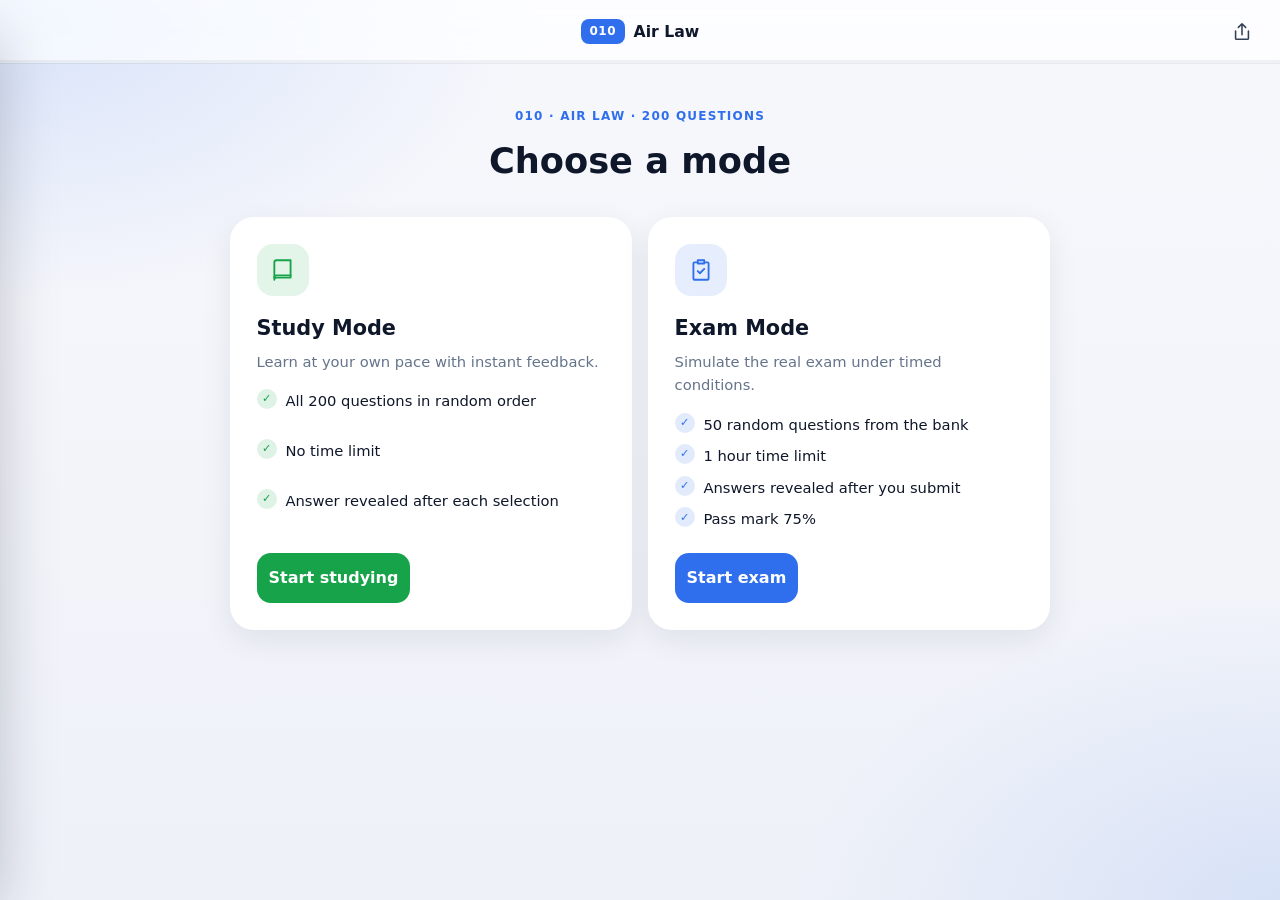
==== subjects/air-law.html @ 77bb9002 "Initial commit" ====
<!DOCTYPE html>
<html lang="en">
<head>
  <meta charset="UTF-8">
  <meta name="viewport" content="width=device-width, initial-scale=1.0">
  <title>010 Air Law – ATPL Question Bank</title>
  <link rel="stylesheet" href="../css/style.css">
  <script src="../js/quiz.js" defer></script>
</head>
<body>
  <header class="site-header">
    <nav class="container nav" aria-label="Main">
      <a class="brand" href="../index.html"><span class="brand-mark">ATPL</span> Question Bank</a>
      <ul class="nav-links">
        <li><a href="../index.html">Home</a></li>
        <li><a href="../index.html#subjects">Subjects</a></li>
      </ul>
    </nav>
  </header>

  <main class="s-010">
    <section class="practice-hero">
      <div class="container">
        <nav class="breadcrumb" aria-label="Breadcrumb">
          <a href="../index.html">Home</a><span>/</span>
          <a href="../index.html#subjects">Subjects</a><span>/</span>
          <span>010 Air Law</span>
        </nav>
        <div class="practice-title">
          <span class="subject-code">010</span>
          <div>
            <h1>Air Law</h1>
            <p>ICAO conventions, annexes, rules of the air, licensing and air traffic services.</p>
          </div>
        </div>
      </div>
    </section>

    <div class="container practice-layout">
      <div>
        <form class="quiz">
        <fieldset class="question" data-id="1">
          <legend>What is the primary international legal framework for civil aviation established in 1944?</legend>
          <div class="options">
            <input type="radio" name="q1" id="q1-a" data-correct>
            <label for="q1-a">Chicago Convention</label>
            <input type="radio" name="q1" id="q1-b">
            <label for="q1-b">Paris Convention</label>
            <input type="radio" name="q1" id="q1-c">
            <label for="q1-c">Tokyo Convention</label>
            <input type="radio" name="q1" id="q1-d">
            <label for="q1-d">Warsaw Convention</label>
          </div>
          <div class="explanation">
            <span class="result-banner right">Correct!</span>
            <span class="result-banner wrong">Incorrect</span>
            <strong>Correct answer:</strong> A &ndash; Chicago Convention
            <p class="exp-text">The Chicago Convention provides the main international legal framework for civil aviation established in 1944.</p>
          </div>
        </fieldset>
        <fieldset class="question" data-id="2">
          <legend>On what date was the Convention on International Civil Aviation signed?</legend>
          <div class="options">
            <input type="radio" name="q2" id="q2-a">
            <label for="q2-a">1 November 1944</label>
            <input type="radio" name="q2" id="q2-b">
            <label for="q2-b">7 December 1947</label>
            <input type="radio" name="q2" id="q2-c" data-correct>
            <label for="q2-c">7 December 1944</label>
            <input type="radio" name="q2" id="q2-d">
            <label for="q2-d">4 April 1947</label>
          </div>
          <div class="explanation">
            <span class="result-banner right">Correct!</span>
            <span class="result-banner wrong">Incorrect</span>
            <strong>Correct answer:</strong> C &ndash; 7 December 1944
            <p class="exp-text">The Convention on International Civil Aviation was signed on 7 December 1944.</p>
          </div>
        </fieldset>
        <fieldset class="question" data-id="3">
          <legend>Which principle is fundamental to the Chicago Convention framework?</legend>
          <div class="options">
            <input type="radio" name="q3" id="q3-a" data-correct>
            <label for="q3-a">State sovereignty over airspace</label>
            <input type="radio" name="q3" id="q3-b">
            <label for="q3-b">Common ownership of international airspace</label>
            <input type="radio" name="q3" id="q3-c">
            <label for="q3-c">Freedom of the high seas applied to airspace</label>
            <input type="radio" name="q3" id="q3-d">
            <label for="q3-d">Unrestricted innocent passage for all aircraft</label>
          </div>
          <div class="explanation">
            <span class="result-banner right">Correct!</span>
            <span class="result-banner wrong">Incorrect</span>
            <strong>Correct answer:</strong> A &ndash; State sovereignty over airspace
            <p class="exp-text">The Chicago Convention is based on the sovereignty of each State over its own airspace.</p>
          </div>
        </fieldset>
        <fieldset class="question" data-id="4">
          <legend>Which ICAO document is the Convention on International Civil Aviation?</legend>
          <div class="options">
            <input type="radio" name="q4" id="q4-a" data-correct>
            <label for="q4-a">Doc 7300/9</label>
            <input type="radio" name="q4" id="q4-b">
            <label for="q4-b">Doc 9859</label>
            <input type="radio" name="q4" id="q4-c">
            <label for="q4-c">Doc 4444</label>
            <input type="radio" name="q4" id="q4-d">
            <label for="q4-d">Doc 8168</label>
          </div>
          <div class="explanation">
            <span class="result-banner right">Correct!</span>
            <span class="result-banner wrong">Incorrect</span>
            <strong>Correct answer:</strong> A &ndash; Doc 7300/9
            <p class="exp-text">Doc 7300 is the Convention on International Civil Aviation; this question bank identifies the edition as Doc 7300/9.</p>
          </div>
        </fieldset>
        <fieldset class="question" data-id="5">
          <legend>What is the principal purpose of ICAO in the Chicago Convention system?</legend>
          <div class="options">
            <input type="radio" name="q5" id="q5-a" data-correct>
            <label for="q5-a">Promote safe and orderly development of international civil aviation</label>
            <input type="radio" name="q5" id="q5-b">
            <label for="q5-b">Regulate domestic air transport within each Contracting State</label>
            <input type="radio" name="q5" id="q5-c">
            <label for="q5-c">Promote the commercial interests of member airlines worldwide</label>
            <input type="radio" name="q5" id="q5-d">
            <label for="q5-d">Set fares and ticketing rules for international air carriers</label>
          </div>
          <div class="explanation">
            <span class="result-banner right">Correct!</span>
            <span class="result-banner wrong">Incorrect</span>
            <strong>Correct answer:</strong> A &ndash; Promote safe and orderly development of international civil aviation
            <p class="exp-text">ICAO promotes the safe and orderly development of international civil aviation.</p>
          </div>
        </fieldset>
        <fieldset class="question" data-id="6">
          <legend>What is the key purpose of ICAO Standards and Recommended Practices (SARPs)?</legend>
          <div class="options">
            <input type="radio" name="q6" id="q6-a">
            <label for="q6-a">Replace national aviation legislation with a single ICAO rulebook</label>
            <input type="radio" name="q6" id="q6-b">
            <label for="q6-b">Provide a harmonised framework for State and military aircraft</label>
            <input type="radio" name="q6" id="q6-c" data-correct>
            <label for="q6-c">Provide an internationally harmonised framework for civil aviation</label>
            <input type="radio" name="q6" id="q6-d">
            <label for="q6-d">Provide binding commercial rules for international airline pricing</label>
          </div>
          <div class="explanation">
            <span class="result-banner right">Correct!</span>
            <span class="result-banner wrong">Incorrect</span>
            <strong>Correct answer:</strong> C &ndash; Provide an internationally harmonised framework for civil aviation
            <p class="exp-text">SARPs provide common international standards and recommended practices to harmonise civil aviation.</p>
          </div>
        </fieldset>
        <fieldset class="question" data-id="7">
          <legend>When a State cannot comply with an applicable ICAO Standard, what is the Convention mechanism relevant to that difference?</legend>
          <div class="options">
            <input type="radio" name="q7" id="q7-a" data-correct>
            <label for="q7-a">Notify the difference to ICAO</label>
            <input type="radio" name="q7" id="q7-b">
            <label for="q7-b">Request an exemption by vote of the ICAO Assembly</label>
            <input type="radio" name="q7" id="q7-c">
            <label for="q7-c">Obtain prior approval of the difference from IATA</label>
            <input type="radio" name="q7" id="q7-d">
            <label for="q7-d">Withdraw from the Convention for that Annex only</label>
          </div>
          <div class="explanation">
            <span class="result-banner right">Correct!</span>
            <span class="result-banner wrong">Incorrect</span>
            <strong>Correct answer:</strong> A &ndash; Notify the difference to ICAO
            <p class="exp-text">A State that cannot comply with an ICAO Standard must notify ICAO of the difference.</p>
          </div>
        </fieldset>
        <fieldset class="question" data-id="8">
          <legend>Which body is responsible for the international civil aviation framework rather than representing airlines as an industry association?</legend>
          <div class="options">
            <input type="radio" name="q8" id="q8-a">
            <label for="q8-a">IATA</label>
            <input type="radio" name="q8" id="q8-b">
            <label for="q8-b">IFALPA</label>
            <input type="radio" name="q8" id="q8-c" data-correct>
            <label for="q8-c">ICAO</label>
            <input type="radio" name="q8" id="q8-d">
            <label for="q8-d">ACI</label>
          </div>
          <div class="explanation">
            <span class="result-banner right">Correct!</span>
            <span class="result-banner wrong">Incorrect</span>
            <strong>Correct answer:</strong> C &ndash; ICAO
            <p class="exp-text">ICAO is the intergovernmental organisation responsible for the international civil aviation framework.</p>
          </div>
        </fieldset>
        <fieldset class="question" data-id="9">
          <legend>Which organisation is identified in the syllabus as an airline industry association?</legend>
          <div class="options">
            <input type="radio" name="q9" id="q9-a" data-correct>
            <label for="q9-a">IATA</label>
            <input type="radio" name="q9" id="q9-b">
            <label for="q9-b">ECAC</label>
            <input type="radio" name="q9" id="q9-c">
            <label for="q9-c">IFALPA</label>
            <input type="radio" name="q9" id="q9-d">
            <label for="q9-d">ICAO</label>
          </div>
          <div class="explanation">
            <span class="result-banner right">Correct!</span>
            <span class="result-banner wrong">Incorrect</span>
            <strong>Correct answer:</strong> A &ndash; IATA
            <p class="exp-text">IATA is the airline industry association identified in the syllabus.</p>
          </div>
        </fieldset>
        <fieldset class="question" data-id="10">
          <legend>What is the First Freedom of the Air?</legend>
          <div class="options">
            <input type="radio" name="q10" id="q10-a">
            <label for="q10-a">The right to carry traffic between two foreign States</label>
            <input type="radio" name="q10" id="q10-b">
            <label for="q10-b">The right to overfly another State and land to refuel</label>
            <input type="radio" name="q10" id="q10-c">
            <label for="q10-c">The right to land in another State for non-traffic purposes</label>
            <input type="radio" name="q10" id="q10-d" data-correct>
            <label for="q10-d">The right to overfly another State without landing</label>
          </div>
          <div class="explanation">
            <span class="result-banner right">Correct!</span>
            <span class="result-banner wrong">Incorrect</span>
            <strong>Correct answer:</strong> D &ndash; The right to overfly another State without landing
            <p class="exp-text">The First Freedom permits overflight of another State without landing.</p>
          </div>
        </fieldset>
        <fieldset class="question" data-id="11">
          <legend>What is the Second Freedom of the Air?</legend>
          <div class="options">
            <input type="radio" name="q11" id="q11-a">
            <label for="q11-a">The right to overfly another State without landing</label>
            <input type="radio" name="q11" id="q11-b" data-correct>
            <label for="q11-b">The right to land for non-traffic purposes</label>
            <input type="radio" name="q11" id="q11-c">
            <label for="q11-c">The right to land and set down traffic from the home State</label>
            <input type="radio" name="q11" id="q11-d">
            <label for="q11-d">The right to land for traffic purposes only</label>
          </div>
          <div class="explanation">
            <span class="result-banner right">Correct!</span>
            <span class="result-banner wrong">Incorrect</span>
            <strong>Correct answer:</strong> B &ndash; The right to land for non-traffic purposes
            <p class="exp-text">The Second Freedom permits a technical landing in another State without traffic purposes.</p>
          </div>
        </fieldset>
        <fieldset class="question" data-id="12">
          <legend>Which statement best describes the Third Freedom of the Air?</legend>
          <div class="options">
            <input type="radio" name="q12" id="q12-a">
            <label for="q12-a">Carry traffic between two points within another State</label>
            <input type="radio" name="q12" id="q12-b" data-correct>
            <label for="q12-b">Carry traffic from the carrier&#x27;s home State to another State</label>
            <input type="radio" name="q12" id="q12-c">
            <label for="q12-c">Carry traffic from another State back to the carrier&#x27;s home State</label>
            <input type="radio" name="q12" id="q12-d">
            <label for="q12-d">Carry traffic between two foreign States via the home State</label>
          </div>
          <div class="explanation">
            <span class="result-banner right">Correct!</span>
            <span class="result-banner wrong">Incorrect</span>
            <strong>Correct answer:</strong> B &ndash; Carry traffic from the carrier&#x27;s home State to another State
            <p class="exp-text">The Third Freedom permits carrying traffic from the carrier&#x27;s home State to another State.</p>
          </div>
        </fieldset>
        <fieldset class="question" data-id="13">
          <legend>Which statement best describes the Fourth Freedom of the Air?</legend>
          <div class="options">
            <input type="radio" name="q13" id="q13-a" data-correct>
            <label for="q13-a">Carry traffic from another State back to the carrier&#x27;s home State</label>
            <input type="radio" name="q13" id="q13-b">
            <label for="q13-b">Carry traffic between two points within another State</label>
            <input type="radio" name="q13" id="q13-c">
            <label for="q13-c">Carry traffic between two foreign States via the home State</label>
            <input type="radio" name="q13" id="q13-d">
            <label for="q13-d">Carry traffic from the carrier&#x27;s home State to another State</label>
          </div>
          <div class="explanation">
            <span class="result-banner right">Correct!</span>
            <span class="result-banner wrong">Incorrect</span>
            <strong>Correct answer:</strong> A &ndash; Carry traffic from another State back to the carrier&#x27;s home State
            <p class="exp-text">The Fourth Freedom permits carrying traffic from another State back to the carrier&#x27;s home State.</p>
          </div>
        </fieldset>
        <fieldset class="question" data-id="14">
          <legend>Which freedom is a commercial freedom rather than a technical freedom?</legend>
          <div class="options">
            <input type="radio" name="q14" id="q14-a">
            <label for="q14-a">Second Freedom</label>
            <input type="radio" name="q14" id="q14-b" data-correct>
            <label for="q14-b">Third Freedom</label>
            <input type="radio" name="q14" id="q14-c">
            <label for="q14-c">Both the First and Second Freedoms</label>
            <input type="radio" name="q14" id="q14-d">
            <label for="q14-d">First Freedom</label>
          </div>
          <div class="explanation">
            <span class="result-banner right">Correct!</span>
            <span class="result-banner wrong">Incorrect</span>
            <strong>Correct answer:</strong> B &ndash; Third Freedom
            <p class="exp-text">The Third Freedom is a commercial traffic right, while the First and Second Freedoms are technical freedoms.</p>
          </div>
        </fieldset>
        <fieldset class="question" data-id="15">
          <legend>Which convention is specifically associated with offences and certain other acts committed on board aircraft?</legend>
          <div class="options">
            <input type="radio" name="q15" id="q15-a">
            <label for="q15-a">Hague Convention 1970</label>
            <input type="radio" name="q15" id="q15-b">
            <label for="q15-b">Warsaw Convention 1929</label>
            <input type="radio" name="q15" id="q15-c" data-correct>
            <label for="q15-c">Tokyo Convention 1963</label>
            <input type="radio" name="q15" id="q15-d">
            <label for="q15-d">Montreal Convention 1971</label>
          </div>
          <div class="explanation">
            <span class="result-banner right">Correct!</span>
            <span class="result-banner wrong">Incorrect</span>
            <strong>Correct answer:</strong> C &ndash; Tokyo Convention 1963
            <p class="exp-text">The Tokyo Convention 1963 concerns offences and certain other acts committed on board aircraft.</p>
          </div>
        </fieldset>
        <fieldset class="question" data-id="16">
          <legend>What is the legal significance of issuing a passenger ticket or baggage/cargo document in the private international law context?</legend>
          <div class="options">
            <input type="radio" name="q16" id="q16-a">
            <label for="q16-a">It is evidence of the carrier&#x27;s traffic rights on that route</label>
            <input type="radio" name="q16" id="q16-b">
            <label for="q16-b">It is evidence that the passenger has cleared customs</label>
            <input type="radio" name="q16" id="q16-c">
            <label for="q16-c">It waives the carrier&#x27;s liability for loss of baggage</label>
            <input type="radio" name="q16" id="q16-d" data-correct>
            <label for="q16-d">It is evidence of a contract of carriage</label>
          </div>
          <div class="explanation">
            <span class="result-banner right">Correct!</span>
            <span class="result-banner wrong">Incorrect</span>
            <strong>Correct answer:</strong> D &ndash; It is evidence of a contract of carriage
            <p class="exp-text">A passenger ticket or baggage/cargo document is evidence of a contract of carriage.</p>
          </div>
        </fieldset>
        <fieldset class="question" data-id="17">
          <legend>Which convention is identified in the syllabus as the modern framework for international carriage by air?</legend>
          <div class="options">
            <input type="radio" name="q17" id="q17-a">
            <label for="q17-a">Guadalajara Convention 1961</label>
            <input type="radio" name="q17" id="q17-b">
            <label for="q17-b">Montreal Convention 1971</label>
            <input type="radio" name="q17" id="q17-c">
            <label for="q17-c">Warsaw Convention 1929</label>
            <input type="radio" name="q17" id="q17-d" data-correct>
            <label for="q17-d">Montreal Convention 1999</label>
          </div>
          <div class="explanation">
            <span class="result-banner right">Correct!</span>
            <span class="result-banner wrong">Incorrect</span>
            <strong>Correct answer:</strong> D &ndash; Montreal Convention 1999
            <p class="exp-text">The Montreal Convention 1999 is the international carriage framework identified in the syllabus.</p>
          </div>
        </fieldset>
        <fieldset class="question" data-id="18">
          <legend>What is the main regulatory distinction between ICAO and IATA?</legend>
          <div class="options">
            <input type="radio" name="q18" id="q18-a">
            <label for="q18-a">ICAO is an airline industry association; IATA is an intergovernmental organisation</label>
            <input type="radio" name="q18" id="q18-b" data-correct>
            <label for="q18-b">ICAO is an intergovernmental organisation; IATA is an airline industry association</label>
            <input type="radio" name="q18" id="q18-c">
            <label for="q18-c">ICAO and IATA are both intergovernmental bodies with regulatory powers</label>
            <input type="radio" name="q18" id="q18-d">
            <label for="q18-d">ICAO regulates domestic aviation; IATA regulates international aviation</label>
          </div>
          <div class="explanation">
            <span class="result-banner right">Correct!</span>
            <span class="result-banner wrong">Incorrect</span>
            <strong>Correct answer:</strong> B &ndash; ICAO is an intergovernmental organisation; IATA is an airline industry association
            <p class="exp-text">ICAO is an intergovernmental organisation; IATA is an airline industry association.</p>
          </div>
        </fieldset>
        <fieldset class="question" data-id="19">
          <legend>Which statement best reflects the role of a national aviation authority such as CAAT?</legend>
          <div class="options">
            <input type="radio" name="q19" id="q19-a">
            <label for="q19-a">It drafts ICAO Standards and Recommended Practices on behalf of the States in its region</label>
            <input type="radio" name="q19" id="q19-b">
            <label for="q19-b">It provides air traffic services only, with no regulatory role</label>
            <input type="radio" name="q19" id="q19-c">
            <label for="q19-c">It represents the national airlines as a commercial trade body</label>
            <input type="radio" name="q19" id="q19-d" data-correct>
            <label for="q19-d">It implements and oversees the national civil aviation regulatory system</label>
          </div>
          <div class="explanation">
            <span class="result-banner right">Correct!</span>
            <span class="result-banner wrong">Incorrect</span>
            <strong>Correct answer:</strong> D &ndash; It implements and oversees the national civil aviation regulatory system
            <p class="exp-text">A national aviation authority such as CAAT implements and oversees its national civil aviation regulatory system.</p>
          </div>
        </fieldset>
        <fieldset class="question" data-id="20">
          <legend>A pilot plans to cross the airspace of another sovereign State. Which principle should be considered first?</legend>
          <div class="options">
            <input type="radio" name="q20" id="q20-a">
            <label for="q20-a">The right of innocent passage as applied under the law of the sea</label>
            <input type="radio" name="q20" id="q20-b">
            <label for="q20-b">The First Freedom, which permits overflight without any permission</label>
            <input type="radio" name="q20" id="q20-c" data-correct>
            <label for="q20-c">The State&#x27;s sovereignty and applicable entry/flight requirements</label>
            <input type="radio" name="q20" id="q20-d">
            <label for="q20-d">The operator&#x27;s route preference and the fuel plan for the flight</label>
          </div>
          <div class="explanation">
            <span class="result-banner right">Correct!</span>
            <span class="result-banner wrong">Incorrect</span>
            <strong>Correct answer:</strong> C &ndash; The State&#x27;s sovereignty and applicable entry/flight requirements
            <p class="exp-text">States have sovereignty over their airspace, so applicable entry and flight requirements must be considered.</p>
          </div>
        </fieldset>
        <fieldset class="question" data-id="21">
          <legend>Who is associated with issuing a Certificate of Airworthiness within the State of Registry framework?</legend>
          <div class="options">
            <input type="radio" name="q21" id="q21-a">
            <label for="q21-a">The authority of the State of the Operator</label>
            <input type="radio" name="q21" id="q21-b">
            <label for="q21-b">The type certificate holder, on behalf of the State of Registry</label>
            <input type="radio" name="q21" id="q21-c" data-correct>
            <label for="q21-c">The appropriate authority of the State of Registry</label>
            <input type="radio" name="q21" id="q21-d">
            <label for="q21-d">The authority of the State of Design</label>
          </div>
          <div class="explanation">
            <span class="result-banner right">Correct!</span>
            <span class="result-banner wrong">Incorrect</span>
            <strong>Correct answer:</strong> C &ndash; The appropriate authority of the State of Registry
            <p class="exp-text">The appropriate authority of the State of Registry is associated with issuing the Certificate of Airworthiness.</p>
          </div>
        </fieldset>
        <fieldset class="question" data-id="22">
          <legend>What is the main purpose of a Certificate of Airworthiness (CofA)?</legend>
          <div class="options">
            <input type="radio" name="q22" id="q22-a">
            <label for="q22-a">To certify that the aircraft is entered on the national register</label>
            <input type="radio" name="q22" id="q22-b">
            <label for="q22-b">To certify that the aircraft is adequately insured for operation</label>
            <input type="radio" name="q22" id="q22-c">
            <label for="q22-c">To certify that the operator holds a valid Air Operator Certificate for that aircraft</label>
            <input type="radio" name="q22" id="q22-d" data-correct>
            <label for="q22-d">To certify that the aircraft meets the applicable airworthiness requirements</label>
          </div>
          <div class="explanation">
            <span class="result-banner right">Correct!</span>
            <span class="result-banner wrong">Incorrect</span>
            <strong>Correct answer:</strong> D &ndash; To certify that the aircraft meets the applicable airworthiness requirements
            <p class="exp-text">A CofA certifies that the aircraft meets applicable airworthiness requirements.</p>
          </div>
        </fieldset>
        <fieldset class="question" data-id="23">
          <legend>Which ICAO Annex is the principal reference for aircraft airworthiness in this syllabus?</legend>
          <div class="options">
            <input type="radio" name="q23" id="q23-a">
            <label for="q23-a">Annex 6</label>
            <input type="radio" name="q23" id="q23-b" data-correct>
            <label for="q23-b">Annex 8</label>
            <input type="radio" name="q23" id="q23-c">
            <label for="q23-c">Annex 7</label>
            <input type="radio" name="q23" id="q23-d">
            <label for="q23-d">Annex 1</label>
          </div>
          <div class="explanation">
            <span class="result-banner right">Correct!</span>
            <span class="result-banner wrong">Incorrect</span>
            <strong>Correct answer:</strong> B &ndash; Annex 8
            <p class="exp-text">ICAO Annex 8 is the principal reference for aircraft airworthiness.</p>
          </div>
        </fieldset>
        <fieldset class="question" data-id="24">
          <legend>Which ICAO Annex is the principal reference for aircraft nationality and registration marks?</legend>
          <div class="options">
            <input type="radio" name="q24" id="q24-a" data-correct>
            <label for="q24-a">Annex 7</label>
            <input type="radio" name="q24" id="q24-b">
            <label for="q24-b">Annex 8</label>
            <input type="radio" name="q24" id="q24-c">
            <label for="q24-c">Annex 6</label>
            <input type="radio" name="q24" id="q24-d">
            <label for="q24-d">Annex 9</label>
          </div>
          <div class="explanation">
            <span class="result-banner right">Correct!</span>
            <span class="result-banner wrong">Incorrect</span>
            <strong>Correct answer:</strong> A &ndash; Annex 7
            <p class="exp-text">ICAO Annex 7 covers aircraft nationality and registration marks.</p>
          </div>
        </fieldset>
        <fieldset class="question" data-id="25">
          <legend>What does the term State of Registry identify?</legend>
          <div class="options">
            <input type="radio" name="q25" id="q25-a">
            <label for="q25-a">The State in which the operator is based</label>
            <input type="radio" name="q25" id="q25-b">
            <label for="q25-b">The State in whose territory the aircraft is operating</label>
            <input type="radio" name="q25" id="q25-c" data-correct>
            <label for="q25-c">The State in which the aircraft is registered</label>
            <input type="radio" name="q25" id="q25-d">
            <label for="q25-d">The State in which the aircraft was designed</label>
          </div>
          <div class="explanation">
            <span class="result-banner right">Correct!</span>
            <span class="result-banner wrong">Incorrect</span>
            <strong>Correct answer:</strong> C &ndash; The State in which the aircraft is registered
            <p class="exp-text">The State of Registry is the State in which the aircraft is registered.</p>
          </div>
        </fieldset>
        <fieldset class="question" data-id="26">
          <legend>Which item is an aircraft registration mark?</legend>
          <div class="options">
            <input type="radio" name="q26" id="q26-a">
            <label for="q26-a">A mark identifying the aircraft type and model</label>
            <input type="radio" name="q26" id="q26-b" data-correct>
            <label for="q26-b">A mark identifying the individual registered aircraft</label>
            <input type="radio" name="q26" id="q26-c">
            <label for="q26-c">A mark showing the aircraft&#x27;s airworthiness category</label>
            <input type="radio" name="q26" id="q26-d">
            <label for="q26-d">A mark identifying the operator&#x27;s airline designator</label>
          </div>
          <div class="explanation">
            <span class="result-banner right">Correct!</span>
            <span class="result-banner wrong">Incorrect</span>
            <strong>Correct answer:</strong> B &ndash; A mark identifying the individual registered aircraft
            <p class="exp-text">A registration mark identifies an individual registered aircraft.</p>
          </div>
        </fieldset>
        <fieldset class="question" data-id="27">
          <legend>Why is temporary loss of airworthiness important to a pilot?</legend>
          <div class="options">
            <input type="radio" name="q27" id="q27-a">
            <label for="q27-a">It only affects commercial flights, not private flights</label>
            <input type="radio" name="q27" id="q27-b">
            <label for="q27-b">It affects only the aircraft&#x27;s registration status, not whether it may be operated</label>
            <input type="radio" name="q27" id="q27-c" data-correct>
            <label for="q27-c">It can affect whether the aircraft may legally and safely be operated</label>
            <input type="radio" name="q27" id="q27-d">
            <label for="q27-d">It only matters once the CofA has formally expired</label>
          </div>
          <div class="explanation">
            <span class="result-banner right">Correct!</span>
            <span class="result-banner wrong">Incorrect</span>
            <strong>Correct answer:</strong> C &ndash; It can affect whether the aircraft may legally and safely be operated
            <p class="exp-text">Loss of airworthiness can affect whether an aircraft may legally and safely be operated.</p>
          </div>
        </fieldset>
        <fieldset class="question" data-id="28">
          <legend>An aircraft suffers damage that may affect airworthiness. What is the appropriate regulatory concept?</legend>
          <div class="options">
            <input type="radio" name="q28" id="q28-a">
            <label for="q28-a">The aircraft may continue operating until the CofA expiry date</label>
            <input type="radio" name="q28" id="q28-b" data-correct>
            <label for="q28-b">Its continued airworthiness must be assessed under the applicable requirements</label>
            <input type="radio" name="q28" id="q28-c">
            <label for="q28-c">The PIC may accept the damage and continue if the aircraft still handles normally in flight</label>
            <input type="radio" name="q28" id="q28-d">
            <label for="q28-d">The aircraft&#x27;s registration must be cancelled and re-issued</label>
          </div>
          <div class="explanation">
            <span class="result-banner right">Correct!</span>
            <span class="result-banner wrong">Incorrect</span>
            <strong>Correct answer:</strong> B &ndash; Its continued airworthiness must be assessed under the applicable requirements
            <p class="exp-text">Damage that may affect airworthiness must be assessed under applicable continued-airworthiness requirements.</p>
          </div>
        </fieldset>
        <fieldset class="question" data-id="29">
          <legend>Which pair is correctly matched?</legend>
          <div class="options">
            <input type="radio" name="q29" id="q29-a">
            <label for="q29-a">Annex 6 — personnel licensing</label>
            <input type="radio" name="q29" id="q29-b">
            <label for="q29-b">Annex 7 — airworthiness of aircraft</label>
            <input type="radio" name="q29" id="q29-c" data-correct>
            <label for="q29-c">Annex 7 — nationality and registration marks</label>
            <input type="radio" name="q29" id="q29-d">
            <label for="q29-d">Annex 8 — nationality and registration marks</label>
          </div>
          <div class="explanation">
            <span class="result-banner right">Correct!</span>
            <span class="result-banner wrong">Incorrect</span>
            <strong>Correct answer:</strong> C &ndash; Annex 7 — nationality and registration marks
            <p class="exp-text">Annex 7 is correctly matched with nationality and registration marks.</p>
          </div>
        </fieldset>
        <fieldset class="question" data-id="30">
          <legend>A Certificate of Airworthiness and aircraft registration answer different questions. Which is correct?</legend>
          <div class="options">
            <input type="radio" name="q30" id="q30-a">
            <label for="q30-a">Registration and airworthiness are covered by one certificate issued once</label>
            <input type="radio" name="q30" id="q30-b">
            <label for="q30-b">Registration addresses compliance for safe operation; airworthiness identifies the aircraft/State</label>
            <input type="radio" name="q30" id="q30-c">
            <label for="q30-c">A valid registration automatically confirms that the aircraft is airworthy</label>
            <input type="radio" name="q30" id="q30-d" data-correct>
            <label for="q30-d">Registration identifies the aircraft/State; airworthiness addresses compliance for safe operation</label>
          </div>
          <div class="explanation">
            <span class="result-banner right">Correct!</span>
            <span class="result-banner wrong">Incorrect</span>
            <strong>Correct answer:</strong> D &ndash; Registration identifies the aircraft/State; airworthiness addresses compliance for safe operation
            <p class="exp-text">Registration identifies the aircraft and State; airworthiness concerns compliance for safe operation.</p>
          </div>
        </fieldset>
        <fieldset class="question" data-id="31">
          <legend>What is the regulatory relationship between ICAO Annex 1 and TCAR PEL Part -FCL?</legend>
          <div class="options">
            <input type="radio" name="q31" id="q31-a">
            <label for="q31-a">TCAR PEL provides international standards; Annex 1 provides the national licensing framework</label>
            <input type="radio" name="q31" id="q31-b">
            <label for="q31-b">Annex 1 directly licenses pilots; TCAR PEL is guidance material only</label>
            <input type="radio" name="q31" id="q31-c" data-correct>
            <label for="q31-c">Annex 1 provides international standards; TCAR PEL provides the national licensing framework</label>
            <input type="radio" name="q31" id="q31-d">
            <label for="q31-d">Annex 1 applies to ATPL holders only; TCAR PEL applies to PPL and CPL holders</label>
          </div>
          <div class="explanation">
            <span class="result-banner right">Correct!</span>
            <span class="result-banner wrong">Incorrect</span>
            <strong>Correct answer:</strong> C &ndash; Annex 1 provides international standards; TCAR PEL provides the national licensing framework
            <p class="exp-text">Annex 1 provides international personnel-licensing standards, while TCAR PEL provides the applicable national framework.</p>
          </div>
        </fieldset>
        <fieldset class="question" data-id="32">
          <legend>Which term describes a broad grouping such as aeroplane or helicopter?</legend>
          <div class="options">
            <input type="radio" name="q32" id="q32-a">
            <label for="q32-a">Variant</label>
            <input type="radio" name="q32" id="q32-b" data-correct>
            <label for="q32-b">Category</label>
            <input type="radio" name="q32" id="q32-c">
            <label for="q32-c">Type</label>
            <input type="radio" name="q32" id="q32-d">
            <label for="q32-d">Class</label>
          </div>
          <div class="explanation">
            <span class="result-banner right">Correct!</span>
            <span class="result-banner wrong">Incorrect</span>
            <strong>Correct answer:</strong> B &ndash; Category
            <p class="exp-text">Category is the broad grouping of aircraft, such as aeroplane or helicopter.</p>
          </div>
        </fieldset>
        <fieldset class="question" data-id="33">
          <legend>Which term describes a grouping of aircraft within a category with similar characteristics?</legend>
          <div class="options">
            <input type="radio" name="q33" id="q33-a">
            <label for="q33-a">Category</label>
            <input type="radio" name="q33" id="q33-b">
            <label for="q33-b">Type</label>
            <input type="radio" name="q33" id="q33-c">
            <label for="q33-c">Group</label>
            <input type="radio" name="q33" id="q33-d" data-correct>
            <label for="q33-d">Class</label>
          </div>
          <div class="explanation">
            <span class="result-banner right">Correct!</span>
            <span class="result-banner wrong">Incorrect</span>
            <strong>Correct answer:</strong> D &ndash; Class
            <p class="exp-text">Class groups aircraft within a category according to similar characteristics.</p>
          </div>
        </fieldset>
        <fieldset class="question" data-id="34">
          <legend>Which term normally identifies a specific aircraft type for which a type rating is required?</legend>
          <div class="options">
            <input type="radio" name="q34" id="q34-a">
            <label for="q34-a">Series</label>
            <input type="radio" name="q34" id="q34-b" data-correct>
            <label for="q34-b">Type</label>
            <input type="radio" name="q34" id="q34-c">
            <label for="q34-c">Category</label>
            <input type="radio" name="q34" id="q34-d">
            <label for="q34-d">Class</label>
          </div>
          <div class="explanation">
            <span class="result-banner right">Correct!</span>
            <span class="result-banner wrong">Incorrect</span>
            <strong>Correct answer:</strong> B &ndash; Type
            <p class="exp-text">Type identifies a specific aircraft type for which a type rating may be required.</p>
          </div>
        </fieldset>
        <fieldset class="question" data-id="35">
          <legend>What is a rating in the personnel licensing context?</legend>
          <div class="options">
            <input type="radio" name="q35" id="q35-a" data-correct>
            <label for="q35-a">A qualification entered on a licence, such as a class, type or instrument rating</label>
            <input type="radio" name="q35" id="q35-b">
            <label for="q35-b">A separate licence issued for each aircraft category, such as an aeroplane or helicopter licence</label>
            <input type="radio" name="q35" id="q35-c">
            <label for="q35-c">A medical assessment attached to a licence, such as Class 1 or Class 2</label>
            <input type="radio" name="q35" id="q35-d">
            <label for="q35-d">A qualification entered on a licence, such as a PPL, CPL or ATPL</label>
          </div>
          <div class="explanation">
            <span class="result-banner right">Correct!</span>
            <span class="result-banner wrong">Incorrect</span>
            <strong>Correct answer:</strong> A &ndash; A qualification entered on a licence, such as a class, type or instrument rating
            <p class="exp-text">A rating is a qualification or privilege attached to a licence, such as a class, type, or instrument rating.</p>
          </div>
        </fieldset>
        <fieldset class="question" data-id="36">
          <legend>Which licence is specifically addressed by FCL.300 in the syllabus?</legend>
          <div class="options">
            <input type="radio" name="q36" id="q36-a">
            <label for="q36-a">MPL</label>
            <input type="radio" name="q36" id="q36-b" data-correct>
            <label for="q36-b">ATPL</label>
            <input type="radio" name="q36" id="q36-c">
            <label for="q36-c">CPL</label>
            <input type="radio" name="q36" id="q36-d">
            <label for="q36-d">PPL</label>
          </div>
          <div class="explanation">
            <span class="result-banner right">Correct!</span>
            <span class="result-banner wrong">Incorrect</span>
            <strong>Correct answer:</strong> B &ndash; ATPL
            <p class="exp-text">FCL.300 is associated with the ATPL in the syllabus.</p>
          </div>
        </fieldset>
        <fieldset class="question" data-id="37">
          <legend>Which provision is associated in the syllabus with CPL privileges?</legend>
          <div class="options">
            <input type="radio" name="q37" id="q37-a">
            <label for="q37-a">FCL.205</label>
            <input type="radio" name="q37" id="q37-b" data-correct>
            <label for="q37-b">FCL.305</label>
            <input type="radio" name="q37" id="q37-c">
            <label for="q37-c">FCL.300</label>
            <input type="radio" name="q37" id="q37-d">
            <label for="q37-d">FCL.505</label>
          </div>
          <div class="explanation">
            <span class="result-banner right">Correct!</span>
            <span class="result-banner wrong">Incorrect</span>
            <strong>Correct answer:</strong> B &ndash; FCL.305
            <p class="exp-text">FCL.305 is associated with CPL privileges in the syllabus.</p>
          </div>
        </fieldset>
        <fieldset class="question" data-id="38">
          <legend>Which provision is associated with ATPL minimum age?</legend>
          <div class="options">
            <input type="radio" name="q38" id="q38-a">
            <label for="q38-a">FCL.510</label>
            <input type="radio" name="q38" id="q38-b">
            <label for="q38-b">FCL.505</label>
            <input type="radio" name="q38" id="q38-c" data-correct>
            <label for="q38-c">FCL.500</label>
            <input type="radio" name="q38" id="q38-d">
            <label for="q38-d">FCL.300</label>
          </div>
          <div class="explanation">
            <span class="result-banner right">Correct!</span>
            <span class="result-banner wrong">Incorrect</span>
            <strong>Correct answer:</strong> C &ndash; FCL.500
            <p class="exp-text">FCL.500 is associated with the ATPL minimum age in the syllabus.</p>
          </div>
        </fieldset>
        <fieldset class="question" data-id="39">
          <legend>What is the principal purpose of an instrument rating?</legend>
          <div class="options">
            <input type="radio" name="q39" id="q39-a">
            <label for="q39-a">To replace the need for a type rating on complex aircraft</label>
            <input type="radio" name="q39" id="q39-b">
            <label for="q39-b">To permit flight in IMC outside controlled airspace without the need for an ATC clearance</label>
            <input type="radio" name="q39" id="q39-c" data-correct>
            <label for="q39-c">To qualify the pilot to fly under IFR within the rating&#x27;s privileges</label>
            <input type="radio" name="q39" id="q39-d">
            <label for="q39-d">To allow the pilot to fly under VFR at night only</label>
          </div>
          <div class="explanation">
            <span class="result-banner right">Correct!</span>
            <span class="result-banner wrong">Incorrect</span>
            <strong>Correct answer:</strong> C &ndash; To qualify the pilot to fly under IFR within the rating&#x27;s privileges
            <p class="exp-text">An instrument rating provides the applicable pilot qualification for IFR/instrument operations within its privileges.</p>
          </div>
        </fieldset>
        <fieldset class="question" data-id="40">
          <legend>Which activity is specifically included in the Part-FCL definitions syllabus?</legend>
          <div class="options">
            <input type="radio" name="q40" id="q40-a" data-correct>
            <label for="q40-a">Dual instruction time</label>
            <input type="radio" name="q40" id="q40-b">
            <label for="q40-b">Rest period</label>
            <input type="radio" name="q40" id="q40-c">
            <label for="q40-c">Standby duty time</label>
            <input type="radio" name="q40" id="q40-d">
            <label for="q40-d">Flight duty period</label>
          </div>
          <div class="explanation">
            <span class="result-banner right">Correct!</span>
            <span class="result-banner wrong">Incorrect</span>
            <strong>Correct answer:</strong> A &ndash; Dual instruction time
            <p class="exp-text">Dual instruction time is included in the Part-FCL definitions syllabus.</p>
          </div>
        </fieldset>
        <fieldset class="question" data-id="41">
          <legend>What does SPIC refer to in the syllabus?</legend>
          <div class="options">
            <input type="radio" name="q41" id="q41-a">
            <label for="q41-a">Solo Pilot-in-Command</label>
            <input type="radio" name="q41" id="q41-b">
            <label for="q41-b">Supervised Pilot-in-Command</label>
            <input type="radio" name="q41" id="q41-c">
            <label for="q41-c">Single-Pilot Instrument Certificate</label>
            <input type="radio" name="q41" id="q41-d" data-correct>
            <label for="q41-d">Student Pilot-in-Command</label>
          </div>
          <div class="explanation">
            <span class="result-banner right">Correct!</span>
            <span class="result-banner wrong">Incorrect</span>
            <strong>Correct answer:</strong> D &ndash; Student Pilot-in-Command
            <p class="exp-text">SPIC means Student Pilot-in-Command.</p>
          </div>
        </fieldset>
        <fieldset class="question" data-id="42">
          <legend>Which is an example of a rating rather than a licence?</legend>
          <div class="options">
            <input type="radio" name="q42" id="q42-a">
            <label for="q42-a">Multi-crew pilot licence</label>
            <input type="radio" name="q42" id="q42-b" data-correct>
            <label for="q42-b">Instrument rating</label>
            <input type="radio" name="q42" id="q42-c">
            <label for="q42-c">Light aircraft pilot licence</label>
            <input type="radio" name="q42" id="q42-d">
            <label for="q42-d">Commercial pilot licence</label>
          </div>
          <div class="explanation">
            <span class="result-banner right">Correct!</span>
            <span class="result-banner wrong">Incorrect</span>
            <strong>Correct answer:</strong> B &ndash; Instrument rating
            <p class="exp-text">An instrument rating is a rating rather than a separate pilot licence.</p>
          </div>
        </fieldset>
        <fieldset class="question" data-id="43">
          <legend>What is the purpose of a proficiency check?</legend>
          <div class="options">
            <input type="radio" name="q43" id="q43-a">
            <label for="q43-a">To assess the aircraft&#x27;s continued airworthiness before flight</label>
            <input type="radio" name="q43" id="q43-b" data-correct>
            <label for="q43-b">To demonstrate continued competence for the relevant privilege/rating</label>
            <input type="radio" name="q43" id="q43-c">
            <label for="q43-c">To demonstrate continued medical fitness for the privileges of the relevant licence and rating</label>
            <input type="radio" name="q43" id="q43-d">
            <label for="q43-d">To issue an initial licence to a student pilot</label>
          </div>
          <div class="explanation">
            <span class="result-banner right">Correct!</span>
            <span class="result-banner wrong">Incorrect</span>
            <strong>Correct answer:</strong> B &ndash; To demonstrate continued competence for the relevant privilege/rating
            <p class="exp-text">A proficiency check demonstrates continued competence for the relevant privilege or rating.</p>
          </div>
        </fieldset>
        <fieldset class="question" data-id="44">
          <legend>What is the distinction between revalidation and renewal?</legend>
          <div class="options">
            <input type="radio" name="q44" id="q44-a">
            <label for="q44-a">Revalidation applies to licences only; renewal applies to medicals only</label>
            <input type="radio" name="q44" id="q44-b" data-correct>
            <label for="q44-b">Revalidation extends validity before expiry; renewal restores it after expiry</label>
            <input type="radio" name="q44" id="q44-c">
            <label for="q44-c">Renewal extends validity before expiry; revalidation restores it after expiry</label>
            <input type="radio" name="q44" id="q44-d">
            <label for="q44-d">Revalidation and renewal are identical terms used interchangeably</label>
          </div>
          <div class="explanation">
            <span class="result-banner right">Correct!</span>
            <span class="result-banner wrong">Incorrect</span>
            <strong>Correct answer:</strong> B &ndash; Revalidation extends validity before expiry; renewal restores it after expiry
            <p class="exp-text">Revalidation continues validity before expiry; renewal restores a privilege or rating after expiry under applicable requirements.</p>
          </div>
        </fieldset>
        <fieldset class="question" data-id="45">
          <legend>Which subject is explicitly included under medical regulation in the CAAT Air Law syllabus?</legend>
          <div class="options">
            <input type="radio" name="q45" id="q45-a">
            <label for="q45-a">Aircraft registration marks</label>
            <input type="radio" name="q45" id="q45-b" data-correct>
            <label for="q45-b">Decrease in medical fitness</label>
            <input type="radio" name="q45" id="q45-c">
            <label for="q45-c">Aircraft noise certification</label>
            <input type="radio" name="q45" id="q45-d">
            <label for="q45-d">Cabin crew training records</label>
          </div>
          <div class="explanation">
            <span class="result-banner right">Correct!</span>
            <span class="result-banner wrong">Incorrect</span>
            <strong>Correct answer:</strong> B &ndash; Decrease in medical fitness
            <p class="exp-text">Decrease in medical fitness is included under medical regulation in the CAAT Air Law syllabus.</p>
          </div>
        </fieldset>
        <fieldset class="question" data-id="46">
          <legend>A pilot becomes aware of a decrease in medical fitness that could affect safe exercise of licence privileges. What is the correct regulatory approach?</legend>
          <div class="options">
            <input type="radio" name="q46" id="q46-a">
            <label for="q46-a">Continue exercising privileges until the next scheduled medical examination is due</label>
            <input type="radio" name="q46" id="q46-b">
            <label for="q46-b">Continue flying provided a second pilot is on board</label>
            <input type="radio" name="q46" id="q46-c" data-correct>
            <label for="q46-c">Follow the medical rules and not exercise privileges contrary to them</label>
            <input type="radio" name="q46" id="q46-d">
            <label for="q46-d">Self-assess fitness and fly only if feeling well enough</label>
          </div>
          <div class="explanation">
            <span class="result-banner right">Correct!</span>
            <span class="result-banner wrong">Incorrect</span>
            <strong>Correct answer:</strong> C &ndash; Follow the medical rules and not exercise privileges contrary to them
            <p class="exp-text">A pilot with decreased medical fitness must follow the applicable medical requirements and not exercise privileges contrary to them.</p>
          </div>
        </fieldset>
        <fieldset class="question" data-id="47">
          <legend>Which item is NOT primarily a personnel licensing document?</legend>
          <div class="options">
            <input type="radio" name="q47" id="q47-a">
            <label for="q47-a">Flight crew licence</label>
            <input type="radio" name="q47" id="q47-b">
            <label for="q47-b">Type rating endorsement</label>
            <input type="radio" name="q47" id="q47-c" data-correct>
            <label for="q47-c">Certificate of Airworthiness</label>
            <input type="radio" name="q47" id="q47-d">
            <label for="q47-d">Class 1 medical certificate</label>
          </div>
          <div class="explanation">
            <span class="result-banner right">Correct!</span>
            <span class="result-banner wrong">Incorrect</span>
            <strong>Correct answer:</strong> C &ndash; Certificate of Airworthiness
            <p class="exp-text">A Certificate of Airworthiness concerns the aircraft, not primarily personnel licensing.</p>
          </div>
        </fieldset>
        <fieldset class="question" data-id="48">
          <legend>Why must a CPL/IR Integrated student understand both licence and rating requirements?</legend>
          <div class="options">
            <input type="radio" name="q48" id="q48-a">
            <label for="q48-a">Because only the rating, not the licence, requires a valid medical</label>
            <input type="radio" name="q48" id="q48-b">
            <label for="q48-b">Because a rating can still be exercised on its own after the licence itself has lapsed</label>
            <input type="radio" name="q48" id="q48-c" data-correct>
            <label for="q48-c">Because exercising a privilege depends on the licence, rating and conditions</label>
            <input type="radio" name="q48" id="q48-d">
            <label for="q48-d">Because holding the licence automatically includes every rating</label>
          </div>
          <div class="explanation">
            <span class="result-banner right">Correct!</span>
            <span class="result-banner wrong">Incorrect</span>
            <strong>Correct answer:</strong> C &ndash; Because exercising a privilege depends on the licence, rating and conditions
            <p class="exp-text">Exercising a privilege depends on the applicable licence, rating, and conditions.</p>
          </div>
        </fieldset>
        <fieldset class="question" data-id="49">
          <legend>Which ICAO Annex is the primary international reference for personnel licensing?</legend>
          <div class="options">
            <input type="radio" name="q49" id="q49-a" data-correct>
            <label for="q49-a">Annex 1</label>
            <input type="radio" name="q49" id="q49-b">
            <label for="q49-b">Annex 2</label>
            <input type="radio" name="q49" id="q49-c">
            <label for="q49-c">Annex 11</label>
            <input type="radio" name="q49" id="q49-d">
            <label for="q49-d">Annex 6</label>
          </div>
          <div class="explanation">
            <span class="result-banner right">Correct!</span>
            <span class="result-banner wrong">Incorrect</span>
            <strong>Correct answer:</strong> A &ndash; Annex 1
            <p class="exp-text">ICAO Annex 1 is the primary international reference for personnel licensing.</p>
          </div>
        </fieldset>
        <fieldset class="question" data-id="50">
          <legend>Which ICAO Annex is the primary international reference for Rules of the Air?</legend>
          <div class="options">
            <input type="radio" name="q50" id="q50-a" data-correct>
            <label for="q50-a">Annex 2</label>
            <input type="radio" name="q50" id="q50-b">
            <label for="q50-b">Annex 1</label>
            <input type="radio" name="q50" id="q50-c">
            <label for="q50-c">Annex 11</label>
            <input type="radio" name="q50" id="q50-d">
            <label for="q50-d">Annex 6</label>
          </div>
          <div class="explanation">
            <span class="result-banner right">Correct!</span>
            <span class="result-banner wrong">Incorrect</span>
            <strong>Correct answer:</strong> A &ndash; Annex 2
            <p class="exp-text">ICAO Annex 2 is the primary international reference for Rules of the Air.</p>
          </div>
        </fieldset>
        <fieldset class="question" data-id="51">
          <legend>What is the primary operational purpose of collision -avoidance rules?</legend>
          <div class="options">
            <input type="radio" name="q51" id="q51-a">
            <label for="q51-a">To give larger, less manoeuvrable aircraft priority over smaller aircraft in all situations</label>
            <input type="radio" name="q51" id="q51-b">
            <label for="q51-b">To reduce ATC workload by removing the need for clearances</label>
            <input type="radio" name="q51" id="q51-c" data-correct>
            <label for="q51-c">To reduce the risk of collision through standardised responsibilities and actions</label>
            <input type="radio" name="q51" id="q51-d">
            <label for="q51-d">To give ATC sole responsibility for separating all traffic</label>
          </div>
          <div class="explanation">
            <span class="result-banner right">Correct!</span>
            <span class="result-banner wrong">Incorrect</span>
            <strong>Correct answer:</strong> C &ndash; To reduce the risk of collision through standardised responsibilities and actions
            <p class="exp-text">Collision-avoidance rules standardise responsibilities and actions to reduce collision risk.</p>
          </div>
        </fieldset>
        <fieldset class="question" data-id="52">
          <legend>Two aircraft are approaching head-on or nearly so. What is the general principle?</legend>
          <div class="options">
            <input type="radio" name="q52" id="q52-a" data-correct>
            <label for="q52-a">Each should alter heading to the right</label>
            <input type="radio" name="q52" id="q52-b">
            <label for="q52-b">Each should alter heading to the left</label>
            <input type="radio" name="q52" id="q52-c">
            <label for="q52-c">The faster aircraft should climb and the slower descend</label>
            <input type="radio" name="q52" id="q52-d">
            <label for="q52-d">The aircraft on the left should give way by turning right</label>
          </div>
          <div class="explanation">
            <span class="result-banner right">Correct!</span>
            <span class="result-banner wrong">Incorrect</span>
            <strong>Correct answer:</strong> A &ndash; Each should alter heading to the right
            <p class="exp-text">For a head-on or nearly head-on situation, each aircraft generally alters heading to the right.</p>
          </div>
        </fieldset>
        <fieldset class="question" data-id="53">
          <legend>In an overtaking situation, which aircraft normally has the responsibility to keep clear?</legend>
          <div class="options">
            <input type="radio" name="q53" id="q53-a" data-correct>
            <label for="q53-a">The overtaking aircraft</label>
            <input type="radio" name="q53" id="q53-b">
            <label for="q53-b">The larger or heavier aircraft</label>
            <input type="radio" name="q53" id="q53-c">
            <label for="q53-c">The aircraft at the lower altitude</label>
            <input type="radio" name="q53" id="q53-d">
            <label for="q53-d">The aircraft being overtaken</label>
          </div>
          <div class="explanation">
            <span class="result-banner right">Correct!</span>
            <span class="result-banner wrong">Incorrect</span>
            <strong>Correct answer:</strong> A &ndash; The overtaking aircraft
            <p class="exp-text">The overtaking aircraft normally has responsibility to keep clear.</p>
          </div>
        </fieldset>
        <fieldset class="question" data-id="54">
          <legend>When two aircraft are converging at approximately the same level, which aircraft generally has right of way when the other is on its right?</legend>
          <div class="options">
            <input type="radio" name="q54" id="q54-a">
            <label for="q54-a">The aircraft on the left</label>
            <input type="radio" name="q54" id="q54-b" data-correct>
            <label for="q54-b">The aircraft on the right</label>
            <input type="radio" name="q54" id="q54-c">
            <label for="q54-c">The faster of the two aircraft</label>
            <input type="radio" name="q54" id="q54-d">
            <label for="q54-d">The aircraft that is climbing</label>
          </div>
          <div class="explanation">
            <span class="result-banner right">Correct!</span>
            <span class="result-banner wrong">Incorrect</span>
            <strong>Correct answer:</strong> B &ndash; The aircraft on the right
            <p class="exp-text">When converging at approximately the same level, the aircraft with the other on its right generally has right of way.</p>
          </div>
        </fieldset>
        <fieldset class="question" data-id="55">
          <legend>What is the key responsibility of the PIC even when receiving ATC service?</legend>
          <div class="options">
            <input type="radio" name="q55" id="q55-a" data-correct>
            <label for="q55-a">Retain responsibility for safe operation, including collision avoidance</label>
            <input type="radio" name="q55" id="q55-b">
            <label for="q55-b">Retain responsibility for navigation only, while ATC handles collision avoidance</label>
            <input type="radio" name="q55" id="q55-c">
            <label for="q55-c">Follow ATC instructions only; separation is no longer the PIC&#x27;s concern</label>
            <input type="radio" name="q55" id="q55-d">
            <label for="q55-d">Transfer collision-avoidance responsibility to ATC while under control</label>
          </div>
          <div class="explanation">
            <span class="result-banner right">Correct!</span>
            <span class="result-banner wrong">Incorrect</span>
            <strong>Correct answer:</strong> A &ndash; Retain responsibility for safe operation, including collision avoidance
            <p class="exp-text">The PIC retains responsibility for safe operation and collision avoidance even when receiving ATC service.</p>
          </div>
        </fieldset>
        <fieldset class="question" data-id="56">
          <legend>What does VFR fundamentally require regarding visual conditions?</legend>
          <div class="options">
            <input type="radio" name="q56" id="q56-a">
            <label for="q56-a">Operation in IMC with an ATC clearance</label>
            <input type="radio" name="q56" id="q56-b">
            <label for="q56-b">Operation with an instrument rating, in VMC only</label>
            <input type="radio" name="q56" id="q56-c" data-correct>
            <label for="q56-c">Operation in applicable VMC and VFR conditions</label>
            <input type="radio" name="q56" id="q56-d">
            <label for="q56-d">Operation above any cloud layer at all times</label>
          </div>
          <div class="explanation">
            <span class="result-banner right">Correct!</span>
            <span class="result-banner wrong">Incorrect</span>
            <strong>Correct answer:</strong> C &ndash; Operation in applicable VMC and VFR conditions
            <p class="exp-text">VFR operation must comply with applicable VMC and VFR requirements.</p>
          </div>
        </fieldset>
        <fieldset class="question" data-id="57">
          <legend>What is SVFR?</legend>
          <div class="options">
            <input type="radio" name="q57" id="q57-a">
            <label for="q57-a">An IFR flight that is cleared to proceed visually to the runway</label>
            <input type="radio" name="q57" id="q57-b">
            <label for="q57-b">A VFR flight at night conducted above the transition altitude</label>
            <input type="radio" name="q57" id="q57-c">
            <label for="q57-c">A VFR flight conducted outside controlled airspace at night without any flight plan or clearance</label>
            <input type="radio" name="q57" id="q57-d" data-correct>
            <label for="q57-d">A VFR flight cleared by ATC to operate within a control zone in conditions below VMC</label>
          </div>
          <div class="explanation">
            <span class="result-banner right">Correct!</span>
            <span class="result-banner wrong">Incorrect</span>
            <strong>Correct answer:</strong> D &ndash; A VFR flight cleared by ATC to operate within a control zone in conditions below VMC
            <p class="exp-text">SVFR is a special VFR operation conducted subject to applicable clearance and conditions.</p>
          </div>
        </fieldset>
        <fieldset class="question" data-id="58">
          <legend>What is the relationship between IFR and an instrument rating for a CPL/IR pilot?</legend>
          <div class="options">
            <input type="radio" name="q58" id="q58-a">
            <label for="q58-a">An ATC IFR clearance substitutes for the instrument rating while the flight is under control</label>
            <input type="radio" name="q58" id="q58-b">
            <label for="q58-b">A CPL alone permits IFR flight without any further rating</label>
            <input type="radio" name="q58" id="q58-c" data-correct>
            <label for="q58-c">The pilot must hold the applicable qualification and meet the IFR conditions</label>
            <input type="radio" name="q58" id="q58-d">
            <label for="q58-d">An instrument rating is only needed in Class A airspace</label>
          </div>
          <div class="explanation">
            <span class="result-banner right">Correct!</span>
            <span class="result-banner wrong">Incorrect</span>
            <strong>Correct answer:</strong> C &ndash; The pilot must hold the applicable qualification and meet the IFR conditions
            <p class="exp-text">IFR operation requires the applicable pilot qualification and conditions; an ATC clearance does not create an instrument rating.</p>
          </div>
        </fieldset>
        <fieldset class="question" data-id="59">
          <legend>What is a flight plan primarily used for in the ATS system?</legend>
          <div class="options">
            <input type="radio" name="q59" id="q59-a">
            <label for="q59-a">To obtain an automatic departure slot and landing permission at the destination aerodrome</label>
            <input type="radio" name="q59" id="q59-b">
            <label for="q59-b">To record the pilot&#x27;s flight time for licensing purposes</label>
            <input type="radio" name="q59" id="q59-c" data-correct>
            <label for="q59-c">To provide ATS units with information for flight planning, ATS and alerting</label>
            <input type="radio" name="q59" id="q59-d">
            <label for="q59-d">To replace the need for a pre-flight weather briefing</label>
          </div>
          <div class="explanation">
            <span class="result-banner right">Correct!</span>
            <span class="result-banner wrong">Incorrect</span>
            <strong>Correct answer:</strong> C &ndash; To provide ATS units with information for flight planning, ATS and alerting
            <p class="exp-text">A flight plan provides information needed for flight planning, ATS, and alerting functions as applicable.</p>
          </div>
        </fieldset>
        <fieldset class="question" data-id="60">
          <legend>Which situation should cause a pilot to consider the applicable interception procedures?</legend>
          <div class="options">
            <input type="radio" name="q60" id="q60-a">
            <label for="q60-a">The aircraft loses two-way radio communication</label>
            <input type="radio" name="q60" id="q60-b">
            <label for="q60-b">The aircraft is overtaken by a faster aircraft</label>
            <input type="radio" name="q60" id="q60-c" data-correct>
            <label for="q60-c">The aircraft is intercepted by another aircraft</label>
            <input type="radio" name="q60" id="q60-d">
            <label for="q60-d">The aircraft receives a TCAS traffic advisory</label>
          </div>
          <div class="explanation">
            <span class="result-banner right">Correct!</span>
            <span class="result-banner wrong">Incorrect</span>
            <strong>Correct answer:</strong> C &ndash; The aircraft is intercepted by another aircraft
            <p class="exp-text">Interception by another aircraft is the situation requiring consideration of applicable interception procedures.</p>
          </div>
        </fieldset>
        <fieldset class="question" data-id="61">
          <legend>What is the correct conceptual distinction between an ATC clearance and general traffic information?</legend>
          <div class="options">
            <input type="radio" name="q61" id="q61-a" data-correct>
            <label for="q61-a">A clearance authorises an operation under specified conditions; traffic information does not</label>
            <input type="radio" name="q61" id="q61-b">
            <label for="q61-b">Both are authorisations and carry exactly the same legal effect</label>
            <input type="radio" name="q61" id="q61-c">
            <label for="q61-c">Traffic information authorises an operation; a clearance is advisory only</label>
            <input type="radio" name="q61" id="q61-d">
            <label for="q61-d">A clearance transfers collision-avoidance responsibility to ATC; information does not</label>
          </div>
          <div class="explanation">
            <span class="result-banner right">Correct!</span>
            <span class="result-banner wrong">Incorrect</span>
            <strong>Correct answer:</strong> A &ndash; A clearance authorises an operation under specified conditions; traffic information does not
            <p class="exp-text">An ATC clearance authorises an operation under specified conditions; traffic information is not the same authorisation.</p>
          </div>
        </fieldset>
        <fieldset class="question" data-id="62">
          <legend>A pilot receives a clearance that is not understood. What is the appropriate action?</legend>
          <div class="options">
            <input type="radio" name="q62" id="q62-a">
            <label for="q62-a">Comply with the most likely interpretation and report later</label>
            <input type="radio" name="q62" id="q62-b">
            <label for="q62-b">Disregard the unclear element and continue with the flight plan</label>
            <input type="radio" name="q62" id="q62-c" data-correct>
            <label for="q62-c">Request clarification before acting on the unclear element</label>
            <input type="radio" name="q62" id="q62-d">
            <label for="q62-d">Read back the clearance and act on it exactly as heard</label>
          </div>
          <div class="explanation">
            <span class="result-banner right">Correct!</span>
            <span class="result-banner wrong">Incorrect</span>
            <strong>Correct answer:</strong> C &ndash; Request clarification before acting on the unclear element
            <p class="exp-text">If a clearance is unclear, the pilot should request clarification before acting on the unclear element.</p>
          </div>
        </fieldset>
        <fieldset class="question" data-id="63">
          <legend>Which subject is included in the CAAT Rules of the Air learning objectives?</legend>
          <div class="options">
            <input type="radio" name="q63" id="q63-a">
            <label for="q63-a">Aircraft noise certification</label>
            <input type="radio" name="q63" id="q63-b" data-correct>
            <label for="q63-b">Collision avoidance</label>
            <input type="radio" name="q63" id="q63-c">
            <label for="q63-c">Pavement strength reporting</label>
            <input type="radio" name="q63" id="q63-d">
            <label for="q63-d">Airline route licensing</label>
          </div>
          <div class="explanation">
            <span class="result-banner right">Correct!</span>
            <span class="result-banner wrong">Incorrect</span>
            <strong>Correct answer:</strong> B &ndash; Collision avoidance
            <p class="exp-text">Collision avoidance is included in the CAAT Rules of the Air learning objectives.</p>
          </div>
        </fieldset>
        <fieldset class="question" data-id="64">
          <legend>Why are aircraft lights part of Rules of the Air?</legend>
          <div class="options">
            <input type="radio" name="q64" id="q64-a">
            <label for="q64-a">They illuminate the runway for landing when runway lights fail</label>
            <input type="radio" name="q64" id="q64-b">
            <label for="q64-b">They replace the need for a serviceable transponder when flying in controlled airspace at night</label>
            <input type="radio" name="q64" id="q64-c" data-correct>
            <label for="q64-c">They help show an aircraft&#x27;s position and relative direction, especially at night</label>
            <input type="radio" name="q64" id="q64-d">
            <label for="q64-d">They indicate the aircraft&#x27;s State of Registry to other traffic</label>
          </div>
          <div class="explanation">
            <span class="result-banner right">Correct!</span>
            <span class="result-banner wrong">Incorrect</span>
            <strong>Correct answer:</strong> C &ndash; They help show an aircraft&#x27;s position and relative direction, especially at night
            <p class="exp-text">Aircraft lights help identify aircraft and relative position, especially at night or in reduced visibility.</p>
          </div>
        </fieldset>
        <fieldset class="question" data-id="65">
          <legend>A VFR pilot can no longer maintain the applicable VMC. Which principle applies?</legend>
          <div class="options">
            <input type="radio" name="q65" id="q65-a">
            <label for="q65-a">Continue in IMC provided the pilot holds a CPL</label>
            <input type="radio" name="q65" id="q65-b">
            <label for="q65-b">Switch to IFR immediately without contacting ATC</label>
            <input type="radio" name="q65" id="q65-c" data-correct>
            <label for="q65-c">Act in accordance with the applicable Rules of the Air and procedures</label>
            <input type="radio" name="q65" id="q65-d">
            <label for="q65-d">Continue the flight as planned, since it was filed as VFR and the plan remains valid</label>
          </div>
          <div class="explanation">
            <span class="result-banner right">Correct!</span>
            <span class="result-banner wrong">Incorrect</span>
            <strong>Correct answer:</strong> C &ndash; Act in accordance with the applicable Rules of the Air and procedures
            <p class="exp-text">If VMC can no longer be maintained, the pilot must act according to applicable Rules of the Air and procedures.</p>
          </div>
        </fieldset>
        <fieldset class="question" data-id="66">
          <legend>Which item is directly addressed by the Rules of the Air syllabus?</legend>
          <div class="options">
            <input type="radio" name="q66" id="q66-a">
            <label for="q66-a">Carriage of dangerous goods</label>
            <input type="radio" name="q66" id="q66-b">
            <label for="q66-b">Certification of aircraft noise</label>
            <input type="radio" name="q66" id="q66-c">
            <label for="q66-c">Licensing of aircraft maintenance engineers</label>
            <input type="radio" name="q66" id="q66-d" data-correct>
            <label for="q66-d">Interception of civil aircraft</label>
          </div>
          <div class="explanation">
            <span class="result-banner right">Correct!</span>
            <span class="result-banner wrong">Incorrect</span>
            <strong>Correct answer:</strong> D &ndash; Interception of civil aircraft
            <p class="exp-text">Interception of civil aircraft is directly addressed by the Rules of the Air syllabus.</p>
          </div>
        </fieldset>
        <fieldset class="question" data-id="67">
          <legend>What is the best reason to study collision-avoidance rules even when operating under ATC?</legend>
          <div class="options">
            <input type="radio" name="q67" id="q67-a">
            <label for="q67-a">Because collision-avoidance rules only apply when ATC service fails</label>
            <input type="radio" name="q67" id="q67-b">
            <label for="q67-b">Because ATC separation is always provided between VFR and IFR traffic in all classes of airspace</label>
            <input type="radio" name="q67" id="q67-c">
            <label for="q67-c">Because ATC is legally liable for any collision in controlled airspace</label>
            <input type="radio" name="q67" id="q67-d" data-correct>
            <label for="q67-d">Pilots retain situational awareness and collision-avoidance responsibilities under ATC</label>
          </div>
          <div class="explanation">
            <span class="result-banner right">Correct!</span>
            <span class="result-banner wrong">Incorrect</span>
            <strong>Correct answer:</strong> D &ndash; Pilots retain situational awareness and collision-avoidance responsibilities under ATC
            <p class="exp-text">Pilots must retain situational awareness and collision-avoidance responsibilities even under ATC.</p>
          </div>
        </fieldset>
        <fieldset class="question" data-id="68">
          <legend>Which statement about right of way is most accurate?</legend>
          <div class="options">
            <input type="radio" name="q68" id="q68-a">
            <label for="q68-a">Right of way always belongs to the larger, less manoeuvrable aircraft</label>
            <input type="radio" name="q68" id="q68-b" data-correct>
            <label for="q68-b">Right of way establishes priority but does not remove the responsibility to avoid collision</label>
            <input type="radio" name="q68" id="q68-c">
            <label for="q68-c">Right of way removes any need for the aircraft that has priority to watch for or avoid other traffic</label>
            <input type="radio" name="q68" id="q68-d">
            <label for="q68-d">Right of way applies only when both aircraft are receiving ATC service</label>
          </div>
          <div class="explanation">
            <span class="result-banner right">Correct!</span>
            <span class="result-banner wrong">Incorrect</span>
            <strong>Correct answer:</strong> B &ndash; Right of way establishes priority but does not remove the responsibility to avoid collision
            <p class="exp-text">Right of way establishes priority but does not remove the responsibility to avoid collision.</p>
          </div>
        </fieldset>
        <fieldset class="question" data-id="69">
          <legend>A pilot receives an ATC clearance but sees a developing collision hazard. What principle is most important?</legend>
          <div class="options">
            <input type="radio" name="q69" id="q69-a" data-correct>
            <label for="q69-a">Take appropriate action to avoid the collision and communicate with ATC as practicable</label>
            <input type="radio" name="q69" id="q69-b">
            <label for="q69-b">Continue to follow the clearance exactly as issued, since ATC is responsible for separating traffic</label>
            <input type="radio" name="q69" id="q69-c">
            <label for="q69-c">Request permission from ATC before making any avoiding manoeuvre</label>
            <input type="radio" name="q69" id="q69-d">
            <label for="q69-d">Avoid the collision but do not inform ATC, to reduce frequency congestion</label>
          </div>
          <div class="explanation">
            <span class="result-banner right">Correct!</span>
            <span class="result-banner wrong">Incorrect</span>
            <strong>Correct answer:</strong> A &ndash; Take appropriate action to avoid the collision and communicate with ATC as practicable
            <p class="exp-text">A developing collision hazard requires appropriate avoidance action and communication with ATC when practicable.</p>
          </div>
        </fieldset>
        <fieldset class="question" data-id="70">
          <legend>What is the main purpose of PANS-OPS in the Air Law syllabus?</legend>
          <div class="options">
            <input type="radio" name="q70" id="q70-a">
            <label for="q70-a">To provide rules for airline economic regulation and route licensing</label>
            <input type="radio" name="q70" id="q70-b">
            <label for="q70-b">To provide standards for aerodrome design and runway markings</label>
            <input type="radio" name="q70" id="q70-c">
            <label for="q70-c">To provide procedures for air traffic management, ATC clearances and separation between aircraft</label>
            <input type="radio" name="q70" id="q70-d" data-correct>
            <label for="q70-d">To provide procedures and criteria for instrument flight operations and procedure design</label>
          </div>
          <div class="explanation">
            <span class="result-banner right">Correct!</span>
            <span class="result-banner wrong">Incorrect</span>
            <strong>Correct answer:</strong> D &ndash; To provide procedures and criteria for instrument flight operations and procedure design
            <p class="exp-text">PANS-OPS provides procedures and criteria for instrument flight operations and procedure design.</p>
          </div>
        </fieldset>
        <fieldset class="question" data-id="71">
          <legend>What does SID stand for?</legend>
          <div class="options">
            <input type="radio" name="q71" id="q71-a">
            <label for="q71-a">Standard IFR Departure</label>
            <input type="radio" name="q71" id="q71-b">
            <label for="q71-b">Standard Instrument Descent</label>
            <input type="radio" name="q71" id="q71-c" data-correct>
            <label for="q71-c">Standard Instrument Departure</label>
            <input type="radio" name="q71" id="q71-d">
            <label for="q71-d">Standard Initial Departure</label>
          </div>
          <div class="explanation">
            <span class="result-banner right">Correct!</span>
            <span class="result-banner wrong">Incorrect</span>
            <strong>Correct answer:</strong> C &ndash; Standard Instrument Departure
            <p class="exp-text">SID stands for Standard Instrument Departure.</p>
          </div>
        </fieldset>
        <fieldset class="question" data-id="72">
          <legend>What does STAR stand for?</legend>
          <div class="options">
            <input type="radio" name="q72" id="q72-a">
            <label for="q72-a">Standard Approach and Radar</label>
            <input type="radio" name="q72" id="q72-b">
            <label for="q72-b">Standard Initial Arrival</label>
            <input type="radio" name="q72" id="q72-c">
            <label for="q72-c">Standard Instrument Approach</label>
            <input type="radio" name="q72" id="q72-d" data-correct>
            <label for="q72-d">Standard Instrument Arrival</label>
          </div>
          <div class="explanation">
            <span class="result-banner right">Correct!</span>
            <span class="result-banner wrong">Incorrect</span>
            <strong>Correct answer:</strong> D &ndash; Standard Instrument Arrival
            <p class="exp-text">STAR stands for Standard Instrument Arrival.</p>
          </div>
        </fieldset>
        <fieldset class="question" data-id="73">
          <legend>What is an omnidirectional departure?</legend>
          <div class="options">
            <input type="radio" name="q73" id="q73-a">
            <label for="q73-a">A departure flown visually in any direction without obstacle criteria</label>
            <input type="radio" name="q73" id="q73-b" data-correct>
            <label for="q73-b">A departure permitting specified tracks within published criteria, not one fixed route</label>
            <input type="radio" name="q73" id="q73-c">
            <label for="q73-c">A departure permitted only when radar vectors are provided by ATC</label>
            <input type="radio" name="q73" id="q73-d">
            <label for="q73-d">A departure that must follow one single published route from the runway to the first en-route fix</label>
          </div>
          <div class="explanation">
            <span class="result-banner right">Correct!</span>
            <span class="result-banner wrong">Incorrect</span>
            <strong>Correct answer:</strong> B &ndash; A departure permitting specified tracks within published criteria, not one fixed route
            <p class="exp-text">An omnidirectional departure allows specified departure tracks or directions according to published criteria rather than one fixed route.</p>
          </div>
        </fieldset>
        <fieldset class="question" data-id="74">
          <legend>Which sequence correctly represents the standard segments of an instrument approach?</legend>
          <div class="options">
            <input type="radio" name="q74" id="q74-a">
            <label for="q74-a">Arrival, intermediate, initial, final, missed approach</label>
            <input type="radio" name="q74" id="q74-b" data-correct>
            <label for="q74-b">Arrival, initial, intermediate, final, missed approach</label>
            <input type="radio" name="q74" id="q74-c">
            <label for="q74-c">Initial, arrival, intermediate, final, missed approach</label>
            <input type="radio" name="q74" id="q74-d">
            <label for="q74-d">Arrival, initial, final, intermediate, missed approach</label>
          </div>
          <div class="explanation">
            <span class="result-banner right">Correct!</span>
            <span class="result-banner wrong">Incorrect</span>
            <strong>Correct answer:</strong> B &ndash; Arrival, initial, intermediate, final, missed approach
            <p class="exp-text">The standard instrument approach sequence is arrival, initial, intermediate, final, and missed approach.</p>
          </div>
        </fieldset>
        <fieldset class="question" data-id="75">
          <legend>What is the main purpose of an approach procedure?</legend>
          <div class="options">
            <input type="radio" name="q75" id="q75-a">
            <label for="q75-a">Provide a structured path for taxiing from the runway to the stand</label>
            <input type="radio" name="q75" id="q75-b" data-correct>
            <label for="q75-b">Provide a structured, obstacle-protected path from arrival toward the runway</label>
            <input type="radio" name="q75" id="q75-c">
            <label for="q75-c">Provide ATC with a method of separating traffic on departure</label>
            <input type="radio" name="q75" id="q75-d">
            <label for="q75-d">Provide the most direct route from the arrival fix to the runway, without any obstacle protection</label>
          </div>
          <div class="explanation">
            <span class="result-banner right">Correct!</span>
            <span class="result-banner wrong">Incorrect</span>
            <strong>Correct answer:</strong> B &ndash; Provide a structured, obstacle-protected path from arrival toward the runway
            <p class="exp-text">An approach procedure provides a structured route and obstacle-clearance framework toward the runway or approach reference.</p>
          </div>
        </fieldset>
        <fieldset class="question" data-id="76">
          <legend>Which term describes the minimum descent altitude or height?</legend>
          <div class="options">
            <input type="radio" name="q76" id="q76-a">
            <label for="q76-a">MSA</label>
            <input type="radio" name="q76" id="q76-b">
            <label for="q76-b">OCA/H</label>
            <input type="radio" name="q76" id="q76-c">
            <label for="q76-c">DA/H</label>
            <input type="radio" name="q76" id="q76-d" data-correct>
            <label for="q76-d">MDA/H</label>
          </div>
          <div class="explanation">
            <span class="result-banner right">Correct!</span>
            <span class="result-banner wrong">Incorrect</span>
            <strong>Correct answer:</strong> D &ndash; MDA/H
            <p class="exp-text">MDA/H means Minimum Descent Altitude/Height.</p>
          </div>
        </fieldset>
        <fieldset class="question" data-id="77">
          <legend>Which term describes decision altitude or height?</legend>
          <div class="options">
            <input type="radio" name="q77" id="q77-a" data-correct>
            <label for="q77-a">DA/H</label>
            <input type="radio" name="q77" id="q77-b">
            <label for="q77-b">MSA</label>
            <input type="radio" name="q77" id="q77-c">
            <label for="q77-c">OCA/H</label>
            <input type="radio" name="q77" id="q77-d">
            <label for="q77-d">MDA/H</label>
          </div>
          <div class="explanation">
            <span class="result-banner right">Correct!</span>
            <span class="result-banner wrong">Incorrect</span>
            <strong>Correct answer:</strong> A &ndash; DA/H
            <p class="exp-text">DA/H means Decision Altitude/Height.</p>
          </div>
        </fieldset>
        <fieldset class="question" data-id="78">
          <legend>Which term describes obstacle clearance altitude or height?</legend>
          <div class="options">
            <input type="radio" name="q78" id="q78-a">
            <label for="q78-a">MDA/H</label>
            <input type="radio" name="q78" id="q78-b">
            <label for="q78-b">DA/H</label>
            <input type="radio" name="q78" id="q78-c">
            <label for="q78-c">MOCA</label>
            <input type="radio" name="q78" id="q78-d" data-correct>
            <label for="q78-d">OCA/H</label>
          </div>
          <div class="explanation">
            <span class="result-banner right">Correct!</span>
            <span class="result-banner wrong">Incorrect</span>
            <strong>Correct answer:</strong> D &ndash; OCA/H
            <p class="exp-text">OCA/H means Obstacle Clearance Altitude/Height.</p>
          </div>
        </fieldset>
        <fieldset class="question" data-id="79">
          <legend>Why is the published missed approach an integral part of an instrument approach?</legend>
          <div class="options">
            <input type="radio" name="q79" id="q79-a">
            <label for="q79-a">It allows the crew to descend below the published minima to regain the required visual references</label>
            <input type="radio" name="q79" id="q79-b">
            <label for="q79-b">It provides an optional visual procedure for circling to land</label>
            <input type="radio" name="q79" id="q79-c" data-correct>
            <label for="q79-c">It provides the protected procedure to follow if the approach cannot be completed to landing</label>
            <input type="radio" name="q79" id="q79-d">
            <label for="q79-d">It provides the route to the alternate aerodrome for fuel planning</label>
          </div>
          <div class="explanation">
            <span class="result-banner right">Correct!</span>
            <span class="result-banner wrong">Incorrect</span>
            <strong>Correct answer:</strong> C &ndash; It provides the protected procedure to follow if the approach cannot be completed to landing
            <p class="exp-text">The published missed approach provides the protected procedure if the approach cannot be completed to landing.</p>
          </div>
        </fieldset>
        <fieldset class="question" data-id="80">
          <legend>A pilot reaches the applicable missed-approach point without the required conditions to continue. What is the fundamental action?</legend>
          <div class="options">
            <input type="radio" name="q80" id="q80-a">
            <label for="q80-a">Begin a visual circling manoeuvre to locate the runway</label>
            <input type="radio" name="q80" id="q80-b">
            <label for="q80-b">Level off at minima and continue to the runway threshold</label>
            <input type="radio" name="q80" id="q80-c" data-correct>
            <label for="q80-c">Initiate the published missed approach procedure</label>
            <input type="radio" name="q80" id="q80-d">
            <label for="q80-d">Continue descent until visual references are acquired</label>
          </div>
          <div class="explanation">
            <span class="result-banner right">Correct!</span>
            <span class="result-banner wrong">Incorrect</span>
            <strong>Correct answer:</strong> C &ndash; Initiate the published missed approach procedure
            <p class="exp-text">If the required conditions are not met at the applicable missed-approach point, the published missed approach is initiated as applicable.</p>
          </div>
        </fieldset>
        <fieldset class="question" data-id="81">
          <legend>What is the purpose of a holding procedure?</legend>
          <div class="options">
            <input type="radio" name="q81" id="q81-a">
            <label for="q81-a">To provide a fuel-saving cruise pattern during en-route flight</label>
            <input type="radio" name="q81" id="q81-b">
            <label for="q81-b">To provide a pattern for ATC to separate aircraft laterally on departure</label>
            <input type="radio" name="q81" id="q81-c">
            <label for="q81-c">To provide a pattern for descending below the MDA while awaiting visual reference</label>
            <input type="radio" name="q81" id="q81-d" data-correct>
            <label for="q81-d">To provide a protected pattern for delaying, sequencing or positioning aircraft</label>
          </div>
          <div class="explanation">
            <span class="result-banner right">Correct!</span>
            <span class="result-banner wrong">Incorrect</span>
            <strong>Correct answer:</strong> D &ndash; To provide a protected pattern for delaying, sequencing or positioning aircraft
            <p class="exp-text">A holding procedure provides a defined pattern for delaying, sequencing, or positioning aircraft while maintaining obstacle clearance.</p>
          </div>
        </fieldset>
        <fieldset class="question" data-id="82">
          <legend>Which three holding entry concepts are normally recognised?</legend>
          <div class="options">
            <input type="radio" name="q82" id="q82-a">
            <label for="q82-a">Direct, parallel and procedure turn</label>
            <input type="radio" name="q82" id="q82-b">
            <label for="q82-b">Racetrack, parallel and teardrop</label>
            <input type="radio" name="q82" id="q82-c" data-correct>
            <label for="q82-c">Direct, parallel and teardrop/offset</label>
            <input type="radio" name="q82" id="q82-d">
            <label for="q82-d">Direct, reverse and teardrop</label>
          </div>
          <div class="explanation">
            <span class="result-banner right">Correct!</span>
            <span class="result-banner wrong">Incorrect</span>
            <strong>Correct answer:</strong> C &ndash; Direct, parallel and teardrop/offset
            <p class="exp-text">The three holding entry concepts are direct, parallel, and teardrop/offset.</p>
          </div>
        </fieldset>
        <fieldset class="question" data-id="83">
          <legend>Why are deviations from a published holding procedure potentially dangerous?</legend>
          <div class="options">
            <input type="radio" name="q83" id="q83-a">
            <label for="q83-a">They are only dangerous in VMC, where other traffic is not separated</label>
            <input type="radio" name="q83" id="q83-b">
            <label for="q83-b">They increase fuel burn and ATC workload but have no effect on the aircraft&#x27;s obstacle clearance</label>
            <input type="radio" name="q83" id="q83-c" data-correct>
            <label for="q83-c">They can take the aircraft outside the protected area and obstacle-clearance assumptions</label>
            <input type="radio" name="q83" id="q83-d">
            <label for="q83-d">They may cause the aircraft to exceed its maximum holding speed</label>
          </div>
          <div class="explanation">
            <span class="result-banner right">Correct!</span>
            <span class="result-banner wrong">Incorrect</span>
            <strong>Correct answer:</strong> C &ndash; They can take the aircraft outside the protected area and obstacle-clearance assumptions
            <p class="exp-text">Deviating from a published hold can take the aircraft outside protected areas and obstacle-clearance assumptions.</p>
          </div>
        </fieldset>
        <fieldset class="question" data-id="84">
          <legend>What is the purpose of obstacle clearance criteria in instrument procedure design?</legend>
          <div class="options">
            <input type="radio" name="q84" id="q84-a">
            <label for="q84-a">To provide separation margins between aircraft on the same procedure</label>
            <input type="radio" name="q84" id="q84-b">
            <label for="q84-b">To provide margins from noise-sensitive areas around the aerodrome</label>
            <input type="radio" name="q84" id="q84-c">
            <label for="q84-c">To guarantee terrain and obstacle clearance even when the aircraft is flown off the published procedure</label>
            <input type="radio" name="q84" id="q84-d" data-correct>
            <label for="q84-d">To provide defined margins from terrain and obstacles for aircraft on the procedure</label>
          </div>
          <div class="explanation">
            <span class="result-banner right">Correct!</span>
            <span class="result-banner wrong">Incorrect</span>
            <strong>Correct answer:</strong> D &ndash; To provide defined margins from terrain and obstacles for aircraft on the procedure
            <p class="exp-text">Obstacle-clearance criteria provide defined margins from terrain and obstacles for aircraft following the procedure.</p>
          </div>
        </fieldset>
        <fieldset class="question" data-id="85">
          <legend>What does QNH provide to the pilot?</legend>
          <div class="options">
            <input type="radio" name="q85" id="q85-a" data-correct>
            <label for="q85-a">A pressure setting that makes the altimeter read altitude above mean sea level</label>
            <input type="radio" name="q85" id="q85-b">
            <label for="q85-b">A pressure setting that makes the altimeter read height above the aerodrome</label>
            <input type="radio" name="q85" id="q85-c">
            <label for="q85-c">A standard setting of 1013.25 hPa used to indicate flight levels</label>
            <input type="radio" name="q85" id="q85-d">
            <label for="q85-d">A pressure setting that makes the altimeter read true altitude in all temperatures</label>
          </div>
          <div class="explanation">
            <span class="result-banner right">Correct!</span>
            <span class="result-banner wrong">Incorrect</span>
            <strong>Correct answer:</strong> A &ndash; A pressure setting that makes the altimeter read altitude above mean sea level
            <p class="exp-text">QNH is a pressure setting used to reference altitude to mean sea level under the applicable standard.</p>
          </div>
        </fieldset>
        <fieldset class="question" data-id="86">
          <legend>What is a flight level?</legend>
          <div class="options">
            <input type="radio" name="q86" id="q86-a">
            <label for="q86-a">A surface of constant height above the aerodrome elevation</label>
            <input type="radio" name="q86" id="q86-b" data-correct>
            <label for="q86-b">A surface of constant atmospheric pressure related to 1013.25 hPa</label>
            <input type="radio" name="q86" id="q86-c">
            <label for="q86-c">A surface of constant atmospheric pressure referenced to the local QNH setting</label>
            <input type="radio" name="q86" id="q86-d">
            <label for="q86-d">A surface of constant altitude referenced to mean sea level</label>
          </div>
          <div class="explanation">
            <span class="result-banner right">Correct!</span>
            <span class="result-banner wrong">Incorrect</span>
            <strong>Correct answer:</strong> B &ndash; A surface of constant atmospheric pressure related to 1013.25 hPa
            <p class="exp-text">A flight level is a surface of constant atmospheric pressure referenced to standard pressure.</p>
          </div>
        </fieldset>
        <fieldset class="question" data-id="87">
          <legend>What is the transition layer?</legend>
          <div class="options">
            <input type="radio" name="q87" id="q87-a">
            <label for="q87-a">The airspace between the aerodrome elevation and the transition altitude</label>
            <input type="radio" name="q87" id="q87-b">
            <label for="q87-b">The airspace above the transition level up to FL245</label>
            <input type="radio" name="q87" id="q87-c" data-correct>
            <label for="q87-c">The airspace between the transition altitude and the transition level</label>
            <input type="radio" name="q87" id="q87-d">
            <label for="q87-d">The airspace below the transition altitude down to the surface</label>
          </div>
          <div class="explanation">
            <span class="result-banner right">Correct!</span>
            <span class="result-banner wrong">Incorrect</span>
            <strong>Correct answer:</strong> C &ndash; The airspace between the transition altitude and the transition level
            <p class="exp-text">The transition layer is the airspace between the transition altitude and transition level.</p>
          </div>
        </fieldset>
        <fieldset class="question" data-id="88">
          <legend>What is the purpose of a No Transgression Zone (NTZ) in applicable parallel approach operations?</legend>
          <div class="options">
            <input type="radio" name="q88" id="q88-a">
            <label for="q88-a">To provide airspace for missed approaches from both runways</label>
            <input type="radio" name="q88" id="q88-b" data-correct>
            <label for="q88-b">To provide protected airspace between parallel final approach paths</label>
            <input type="radio" name="q88" id="q88-c">
            <label for="q88-c">To provide a zone where aircraft may descend below the glide path</label>
            <input type="radio" name="q88" id="q88-d">
            <label for="q88-d">To provide an area in which aircraft may hold between parallel approaches</label>
          </div>
          <div class="explanation">
            <span class="result-banner right">Correct!</span>
            <span class="result-banner wrong">Incorrect</span>
            <strong>Correct answer:</strong> B &ndash; To provide protected airspace between parallel final approach paths
            <p class="exp-text">The NTZ provides protected airspace between parallel final approach paths.</p>
          </div>
        </fieldset>
        <fieldset class="question" data-id="89">
          <legend>What is the primary function of ACAS/TCAS Resolution Advisory (RA)?</legend>
          <div class="options">
            <input type="radio" name="q89" id="q89-a">
            <label for="q89-a">Provide a horizontal turn command to avoid conflicting traffic</label>
            <input type="radio" name="q89" id="q89-b">
            <label for="q89-b">Provide ATC with an automatic separation instruction to be relayed to the aircraft&#x27;s flight crew</label>
            <input type="radio" name="q89" id="q89-c" data-correct>
            <label for="q89-c">Provide an airborne collision-avoidance manoeuvre indication to the flight crew</label>
            <input type="radio" name="q89" id="q89-d">
            <label for="q89-d">Provide traffic information only, without any manoeuvre guidance</label>
          </div>
          <div class="explanation">
            <span class="result-banner right">Correct!</span>
            <span class="result-banner wrong">Incorrect</span>
            <strong>Correct answer:</strong> C &ndash; Provide an airborne collision-avoidance manoeuvre indication to the flight crew
            <p class="exp-text">A TCAS/ACAS RA provides the flight crew with an airborne collision-avoidance manoeuvre indication.</p>
          </div>
        </fieldset>
        <fieldset class="question" data-id="90">
          <legend>A TCAS RA conflicts with a previous ATC vertical instruction. What is the fundamental priority?</legend>
          <div class="options">
            <input type="radio" name="q90" id="q90-a">
            <label for="q90-a">Follow the ATC instruction, since it was issued first</label>
            <input type="radio" name="q90" id="q90-b">
            <label for="q90-b">Request ATC confirmation before responding to the RA</label>
            <input type="radio" name="q90" id="q90-c" data-correct>
            <label for="q90-c">Respond to the RA in accordance with the applicable procedure</label>
            <input type="radio" name="q90" id="q90-d">
            <label for="q90-d">Follow the RA only if the conflicting aircraft is in sight</label>
          </div>
          <div class="explanation">
            <span class="result-banner right">Correct!</span>
            <span class="result-banner wrong">Incorrect</span>
            <strong>Correct answer:</strong> C &ndash; Respond to the RA in accordance with the applicable procedure
            <p class="exp-text">When an RA conflicts with an ATC vertical instruction, the crew responds to the RA according to the applicable procedure.</p>
          </div>
        </fieldset>
        <fieldset class="question" data-id="91">
          <legend>Which Part is specifically associated with Specific Approvals in the TCAR OPS structure referenced by the syllabus?</legend>
          <div class="options">
            <input type="radio" name="q91" id="q91-a">
            <label for="q91-a">Part-SPO</label>
            <input type="radio" name="q91" id="q91-b" data-correct>
            <label for="q91-b">Part-SPA</label>
            <input type="radio" name="q91" id="q91-c">
            <label for="q91-c">Part-CAT</label>
            <input type="radio" name="q91" id="q91-d">
            <label for="q91-d">Part-ORO</label>
          </div>
          <div class="explanation">
            <span class="result-banner right">Correct!</span>
            <span class="result-banner wrong">Incorrect</span>
            <strong>Correct answer:</strong> B &ndash; Part-SPA
            <p class="exp-text">Part-SPA is associated with Specific Approvals.</p>
          </div>
        </fieldset>
        <fieldset class="question" data-id="92">
          <legend>Which Part is associated with non-commercial operations with complex motor -powered aircraft?</legend>
          <div class="options">
            <input type="radio" name="q92" id="q92-a">
            <label for="q92-a">Part-CAT</label>
            <input type="radio" name="q92" id="q92-b">
            <label for="q92-b">Part-NCO</label>
            <input type="radio" name="q92" id="q92-c">
            <label for="q92-c">Part-SPO</label>
            <input type="radio" name="q92" id="q92-d" data-correct>
            <label for="q92-d">Part-NCC</label>
          </div>
          <div class="explanation">
            <span class="result-banner right">Correct!</span>
            <span class="result-banner wrong">Incorrect</span>
            <strong>Correct answer:</strong> D &ndash; Part-NCC
            <p class="exp-text">Part-NCC is associated with non-commercial operations with complex motor-powered aircraft.</p>
          </div>
        </fieldset>
        <fieldset class="question" data-id="93">
          <legend>Which Part is associated with non-commercial operations with other-than-complex aircraft?</legend>
          <div class="options">
            <input type="radio" name="q93" id="q93-a">
            <label for="q93-a">Part-NCC</label>
            <input type="radio" name="q93" id="q93-b" data-correct>
            <label for="q93-b">Part-NCO</label>
            <input type="radio" name="q93" id="q93-c">
            <label for="q93-c">Part-ORO</label>
            <input type="radio" name="q93" id="q93-d">
            <label for="q93-d">Part-SPO</label>
          </div>
          <div class="explanation">
            <span class="result-banner right">Correct!</span>
            <span class="result-banner wrong">Incorrect</span>
            <strong>Correct answer:</strong> B &ndash; Part-NCO
            <p class="exp-text">Part-NCO is associated with non-commercial operations with other-than-complex aircraft.</p>
          </div>
        </fieldset>
        <fieldset class="question" data-id="94">
          <legend>During an approach, the ILS glide path becomes unavailable. What should the crew do?</legend>
          <div class="options">
            <input type="radio" name="q94" id="q94-a" data-correct>
            <label for="q94-a">Apply the approved contingency and minima; do not assume the approach is unchanged</label>
            <input type="radio" name="q94" id="q94-b">
            <label for="q94-b">Continue descent on the last known glide path using timing and DME distances down to the original DA</label>
            <input type="radio" name="q94" id="q94-c">
            <label for="q94-c">Continue the ILS to the original DA using the localiser only</label>
            <input type="radio" name="q94" id="q94-d">
            <label for="q94-d">Discontinue the procedure and descend visually to the runway</label>
          </div>
          <div class="explanation">
            <span class="result-banner right">Correct!</span>
            <span class="result-banner wrong">Incorrect</span>
            <strong>Correct answer:</strong> A &ndash; Apply the approved contingency and minima; do not assume the approach is unchanged
            <p class="exp-text">If the glide path becomes unavailable, the crew must apply the published or approved contingency and minima requirements.</p>
          </div>
        </fieldset>
        <fieldset class="question" data-id="95">
          <legend>Which item is most directly associated with visual manoeuvring after an instrument approach?</legend>
          <div class="options">
            <input type="radio" name="q95" id="q95-a">
            <label for="q95-a">Holding</label>
            <input type="radio" name="q95" id="q95-b">
            <label for="q95-b">Missed approach</label>
            <input type="radio" name="q95" id="q95-c">
            <label for="q95-c">Straight-in approach</label>
            <input type="radio" name="q95" id="q95-d" data-correct>
            <label for="q95-d">Circling</label>
          </div>
          <div class="explanation">
            <span class="result-banner right">Correct!</span>
            <span class="result-banner wrong">Incorrect</span>
            <strong>Correct answer:</strong> D &ndash; Circling
            <p class="exp-text">Circling is associated with visual manoeuvring after an instrument approach.</p>
          </div>
        </fieldset>
        <fieldset class="question" data-id="96">
          <legend>What is the operational purpose of an approach category?</legend>
          <div class="options">
            <input type="radio" name="q96" id="q96-a">
            <label for="q96-a">To relate minima to the aircraft&#x27;s maximum take-off mass only</label>
            <input type="radio" name="q96" id="q96-b">
            <label for="q96-b">To relate the approach to the crew&#x27;s licence and rating level</label>
            <input type="radio" name="q96" id="q96-c">
            <label for="q96-c">To relate procedure design and minima to aircraft wake-turbulence category</label>
            <input type="radio" name="q96" id="q96-d" data-correct>
            <label for="q96-d">To relate procedure design and minima to aircraft approach speed</label>
          </div>
          <div class="explanation">
            <span class="result-banner right">Correct!</span>
            <span class="result-banner wrong">Incorrect</span>
            <strong>Correct answer:</strong> D &ndash; To relate procedure design and minima to aircraft approach speed
            <p class="exp-text">Approach categories relate procedure design and minima to aircraft approach-speed characteristics.</p>
          </div>
        </fieldset>
        <fieldset class="question" data-id="97">
          <legend>Which statement best describes the relationship between published procedure and ATC clearance?</legend>
          <div class="options">
            <input type="radio" name="q97" id="q97-a" data-correct>
            <label for="q97-a">Comply with both the procedure and the clearance, resolving any conflict with ATC</label>
            <input type="radio" name="q97" id="q97-b">
            <label for="q97-b">The ATC clearance always overrides the published procedure, without any need to query a conflict</label>
            <input type="radio" name="q97" id="q97-c">
            <label for="q97-c">The published procedure always overrides any ATC clearance received</label>
            <input type="radio" name="q97" id="q97-d">
            <label for="q97-d">Follow the procedure; ATC clearances are advisory on published routes</label>
          </div>
          <div class="explanation">
            <span class="result-banner right">Correct!</span>
            <span class="result-banner wrong">Incorrect</span>
            <strong>Correct answer:</strong> A &ndash; Comply with both the procedure and the clearance, resolving any conflict with ATC
            <p class="exp-text">The pilot must comply with both the published procedure and applicable clearance, resolving conflicts with ATC when practicable.</p>
          </div>
        </fieldset>
        <fieldset class="question" data-id="98">
          <legend>What is the main risk of descending below the published protected altitude on an instrument procedure without an applicable basis?</legend>
          <div class="options">
            <input type="radio" name="q98" id="q98-a">
            <label for="q98-a">Loss of wake-turbulence separation</label>
            <input type="radio" name="q98" id="q98-b">
            <label for="q98-b">Loss of radio communication coverage</label>
            <input type="radio" name="q98" id="q98-c" data-correct>
            <label for="q98-c">Loss of obstacle clearance protection</label>
            <input type="radio" name="q98" id="q98-d">
            <label for="q98-d">Loss of the ILS glide path signal</label>
          </div>
          <div class="explanation">
            <span class="result-banner right">Correct!</span>
            <span class="result-banner wrong">Incorrect</span>
            <strong>Correct answer:</strong> C &ndash; Loss of obstacle clearance protection
            <p class="exp-text">Descending below a protected altitude without an applicable basis can result in loss of obstacle-clearance protection.</p>
          </div>
        </fieldset>
        <fieldset class="question" data-id="99">
          <legend>Which document is the principal source cited for the five standard instrument approach segments in the CAAT Appendix?</legend>
          <div class="options">
            <input type="radio" name="q99" id="q99-a">
            <label for="q99-a">ICAO Doc 9613</label>
            <input type="radio" name="q99" id="q99-b">
            <label for="q99-b">ICAO Doc 4444</label>
            <input type="radio" name="q99" id="q99-c">
            <label for="q99-c">ICAO Doc 8168 Volume II</label>
            <input type="radio" name="q99" id="q99-d" data-correct>
            <label for="q99-d">ICAO Doc 8168 Volume I</label>
          </div>
          <div class="explanation">
            <span class="result-banner right">Correct!</span>
            <span class="result-banner wrong">Incorrect</span>
            <strong>Correct answer:</strong> D &ndash; ICAO Doc 8168 Volume I
            <p class="exp-text">ICAO Doc 8168 Volume I is the principal source cited for the five standard instrument approach segments.</p>
          </div>
        </fieldset>
        <fieldset class="question" data-id="100">
          <legend>What are the three basic types of Air Traffic Services?</legend>
          <div class="options">
            <input type="radio" name="q100" id="q100-a">
            <label for="q100-a">Area, approach and aerodrome control</label>
            <input type="radio" name="q100" id="q100-b">
            <label for="q100-b">ATC, AIS and Alerting Service</label>
            <input type="radio" name="q100" id="q100-c">
            <label for="q100-c">ATC, FIS and Search and Rescue Service</label>
            <input type="radio" name="q100" id="q100-d" data-correct>
            <label for="q100-d">ATC, FIS and Alerting Service</label>
          </div>
          <div class="explanation">
            <span class="result-banner right">Correct!</span>
            <span class="result-banner wrong">Incorrect</span>
            <strong>Correct answer:</strong> D &ndash; ATC, FIS and Alerting Service
            <p class="exp-text">The three basic ATS types are ATC, Flight Information Service, and Alerting Service.</p>
          </div>
        </fieldset>
        <fieldset class="question" data-id="101">
          <legend>What is the main objective of Air Traffic Services?</legend>
          <div class="options">
            <input type="radio" name="q101" id="q101-a">
            <label for="q101-a">Provide separation only for commercial air transport flights</label>
            <input type="radio" name="q101" id="q101-b">
            <label for="q101-b">Maximise airspace capacity and airport revenue for operators</label>
            <input type="radio" name="q101" id="q101-c" data-correct>
            <label for="q101-c">Promote safe, orderly and efficient air traffic and provide information and alerting</label>
            <input type="radio" name="q101" id="q101-d">
            <label for="q101-d">Promote safe and orderly air traffic and provide airline route licensing and slot allocation</label>
          </div>
          <div class="explanation">
            <span class="result-banner right">Correct!</span>
            <span class="result-banner wrong">Incorrect</span>
            <strong>Correct answer:</strong> C &ndash; Promote safe, orderly and efficient air traffic and provide information and alerting
            <p class="exp-text">ATS promotes safe, orderly, and efficient air traffic and provides required information and alerting functions.</p>
          </div>
        </fieldset>
        <fieldset class="question" data-id="102">
          <legend>Which three services make up ATC?</legend>
          <div class="options">
            <input type="radio" name="q102" id="q102-a">
            <label for="q102-a">Area control, flight information and alerting service</label>
            <input type="radio" name="q102" id="q102-b">
            <label for="q102-b">En-route control, radar control and apron management</label>
            <input type="radio" name="q102" id="q102-c">
            <label for="q102-c">Area control, approach control and flight information</label>
            <input type="radio" name="q102" id="q102-d" data-correct>
            <label for="q102-d">Area control, approach control and aerodrome control</label>
          </div>
          <div class="explanation">
            <span class="result-banner right">Correct!</span>
            <span class="result-banner wrong">Incorrect</span>
            <strong>Correct answer:</strong> D &ndash; Area control, approach control and aerodrome control
            <p class="exp-text">ATC consists of area control, approach control, and aerodrome control.</p>
          </div>
        </fieldset>
        <fieldset class="question" data-id="103">
          <legend>What is the purpose of a Flight Information Region (FIR)?</legend>
          <div class="options">
            <input type="radio" name="q103" id="q103-a">
            <label for="q103-a">Define the region in which an RCC coordinates SAR only</label>
            <input type="radio" name="q103" id="q103-b">
            <label for="q103-b">Define airspace in which only IFR flights are permitted</label>
            <input type="radio" name="q103" id="q103-c">
            <label for="q103-c">Define an airspace region within which ATC separation service is provided to all IFR and VFR flights</label>
            <input type="radio" name="q103" id="q103-d" data-correct>
            <label for="q103-d">Define an airspace region within which flight information and alerting services are provided</label>
          </div>
          <div class="explanation">
            <span class="result-banner right">Correct!</span>
            <span class="result-banner wrong">Incorrect</span>
            <strong>Correct answer:</strong> D &ndash; Define an airspace region within which flight information and alerting services are provided
            <p class="exp-text">An FIR is an airspace region where flight information and alerting services are provided.</p>
          </div>
        </fieldset>
        <fieldset class="question" data-id="104">
          <legend>What is a UIR?</legend>
          <div class="options">
            <input type="radio" name="q104" id="q104-a" data-correct>
            <label for="q104-a">Upper Flight Information Region</label>
            <input type="radio" name="q104" id="q104-b">
            <label for="q104-b">Upper Instrument Region</label>
            <input type="radio" name="q104" id="q104-c">
            <label for="q104-c">Upper Information Route</label>
            <input type="radio" name="q104" id="q104-d">
            <label for="q104-d">Unified Information Region</label>
          </div>
          <div class="explanation">
            <span class="result-banner right">Correct!</span>
            <span class="result-banner wrong">Incorrect</span>
            <strong>Correct answer:</strong> A &ndash; Upper Flight Information Region
            <p class="exp-text">UIR means Upper Flight Information Region.</p>
          </div>
        </fieldset>
        <fieldset class="question" data-id="105">
          <legend>Why is airspace classification important to pilots?</legend>
          <div class="options">
            <input type="radio" name="q105" id="q105-a" data-correct>
            <label for="q105-a">It determines the services, entry requirements and separation provided</label>
            <input type="radio" name="q105" id="q105-b">
            <label for="q105-b">It determines the navigation aids available along each route</label>
            <input type="radio" name="q105" id="q105-c">
            <label for="q105-c">It determines only the minimum cruising altitude for each route</label>
            <input type="radio" name="q105" id="q105-d">
            <label for="q105-d">It determines the aircraft&#x27;s airworthiness and registration requirements</label>
          </div>
          <div class="explanation">
            <span class="result-banner right">Correct!</span>
            <span class="result-banner wrong">Incorrect</span>
            <strong>Correct answer:</strong> A &ndash; It determines the services, entry requirements and separation provided
            <p class="exp-text">Airspace classification determines applicable ATS/ATC services, entry and flight requirements, and separation.</p>
          </div>
        </fieldset>
        <fieldset class="question" data-id="106">
          <legend>What is the purpose of transferring control of an aircraft between ATC units?</legend>
          <div class="options">
            <input type="radio" name="q106" id="q106-a">
            <label for="q106-a">Reduce the pilot&#x27;s radio workload by removing frequency changes</label>
            <input type="radio" name="q106" id="q106-b" data-correct>
            <label for="q106-b">Ensure responsibility for control passes in a coordinated and defined manner</label>
            <input type="radio" name="q106" id="q106-c">
            <label for="q106-c">Transfer responsibility for collision avoidance from the pilot to ATC</label>
            <input type="radio" name="q106" id="q106-d">
            <label for="q106-d">Allow two ATC units to share control of the aircraft at the same time to provide extra monitoring</label>
          </div>
          <div class="explanation">
            <span class="result-banner right">Correct!</span>
            <span class="result-banner wrong">Incorrect</span>
            <strong>Correct answer:</strong> B &ndash; Ensure responsibility for control passes in a coordinated and defined manner
            <p class="exp-text">Transfer of control ensures responsibility passes between ATC units in a coordinated and defined manner.</p>
          </div>
        </fieldset>
        <fieldset class="question" data-id="107">
          <legend>Which service primarily provides information useful for the safe and efficient conduct of flights?</legend>
          <div class="options">
            <input type="radio" name="q107" id="q107-a">
            <label for="q107-a">Alerting Service</label>
            <input type="radio" name="q107" id="q107-b" data-correct>
            <label for="q107-b">Flight Information Service</label>
            <input type="radio" name="q107" id="q107-c">
            <label for="q107-c">Air Traffic Control Service</label>
            <input type="radio" name="q107" id="q107-d">
            <label for="q107-d">Aeronautical Information Service</label>
          </div>
          <div class="explanation">
            <span class="result-banner right">Correct!</span>
            <span class="result-banner wrong">Incorrect</span>
            <strong>Correct answer:</strong> B &ndash; Flight Information Service
            <p class="exp-text">Flight Information Service provides information useful for the safe and efficient conduct of flights.</p>
          </div>
        </fieldset>
        <fieldset class="question" data-id="108">
          <legend>Who is associated with providing alerting service?</legend>
          <div class="options">
            <input type="radio" name="q108" id="q108-a">
            <label for="q108-a">The State of Registry of the aircraft concerned</label>
            <input type="radio" name="q108" id="q108-b">
            <label for="q108-b">The Rescue Coordination Centre only, acting directly without any involvement of the ATS units</label>
            <input type="radio" name="q108" id="q108-c" data-correct>
            <label for="q108-c">The ATS units designated as responsible under the airspace arrangements</label>
            <input type="radio" name="q108" id="q108-d">
            <label for="q108-d">The aircraft operator&#x27;s flight dispatch office only</label>
          </div>
          <div class="explanation">
            <span class="result-banner right">Correct!</span>
            <span class="result-banner wrong">Incorrect</span>
            <strong>Correct answer:</strong> C &ndash; The ATS units designated as responsible under the airspace arrangements
            <p class="exp-text">Alerting service is provided by designated ATS units or organisations responsible under applicable arrangements.</p>
          </div>
        </fieldset>
        <fieldset class="question" data-id="109">
          <legend>What does RNP stand for?</legend>
          <div class="options">
            <input type="radio" name="q109" id="q109-a" data-correct>
            <label for="q109-a">Required Navigation Performance</label>
            <input type="radio" name="q109" id="q109-b">
            <label for="q109-b">Recommended Navigation Performance</label>
            <input type="radio" name="q109" id="q109-c">
            <label for="q109-c">Required Navigation Procedure</label>
            <input type="radio" name="q109" id="q109-d">
            <label for="q109-d">Radio Navigation Precision</label>
          </div>
          <div class="explanation">
            <span class="result-banner right">Correct!</span>
            <span class="result-banner wrong">Incorrect</span>
            <strong>Correct answer:</strong> A &ndash; Required Navigation Performance
            <p class="exp-text">RNP means Required Navigation Performance.</p>
          </div>
        </fieldset>
        <fieldset class="question" data-id="110">
          <legend>What is the key conceptual difference between RNP and an ATS route?</legend>
          <div class="options">
            <input type="radio" name="q110" id="q110-a">
            <label for="q110-a">RNP is a defined route structure; an ATS route is a navigation-performance specification</label>
            <input type="radio" name="q110" id="q110-b">
            <label for="q110-b">RNP applies only to approaches; ATS routes apply only above FL245</label>
            <input type="radio" name="q110" id="q110-c">
            <label for="q110-c">RNP and ATS routes are the same thing under different names</label>
            <input type="radio" name="q110" id="q110-d" data-correct>
            <label for="q110-d">RNP is a navigation-performance specification; an ATS route is a defined route structure</label>
          </div>
          <div class="explanation">
            <span class="result-banner right">Correct!</span>
            <span class="result-banner wrong">Incorrect</span>
            <strong>Correct answer:</strong> D &ndash; RNP is a navigation-performance specification; an ATS route is a defined route structure
            <p class="exp-text">RNP is a navigation-performance specification, whereas an ATS route is a defined route structure.</p>
          </div>
        </fieldset>
        <fieldset class="question" data-id="111">
          <legend>What is the purpose of an ATC clearance?</legend>
          <div class="options">
            <input type="radio" name="q111" id="q111-a">
            <label for="q111-a">Guarantee terrain clearance for the whole flight</label>
            <input type="radio" name="q111" id="q111-b">
            <label for="q111-b">Transfer PIC responsibility to the controller</label>
            <input type="radio" name="q111" id="q111-c" data-correct>
            <label for="q111-c">Authorise flight under specified conditions</label>
            <input type="radio" name="q111" id="q111-d">
            <label for="q111-d">Provide advisory traffic information only</label>
          </div>
          <div class="explanation">
            <span class="result-banner right">Correct!</span>
            <span class="result-banner wrong">Incorrect</span>
            <strong>Correct answer:</strong> C &ndash; Authorise flight under specified conditions
            <p class="exp-text">An ATC clearance authorises a flight or portion of flight to proceed under specified conditions.</p>
          </div>
        </fieldset>
        <fieldset class="question" data-id="112">
          <legend>On what should an ATC clearance be based?</legend>
          <div class="options">
            <input type="radio" name="q112" id="q112-a">
            <label for="q112-a">The operator&#x27;s schedule, which takes priority over other traffic</label>
            <input type="radio" name="q112" id="q112-b">
            <label for="q112-b">The flight plan only, without regard to other traffic</label>
            <input type="radio" name="q112" id="q112-c" data-correct>
            <label for="q112-c">The flight plan and the traffic situation, within ATC procedures</label>
            <input type="radio" name="q112" id="q112-d">
            <label for="q112-d">The pilot&#x27;s preferred route, regardless of the traffic situation</label>
          </div>
          <div class="explanation">
            <span class="result-banner right">Correct!</span>
            <span class="result-banner wrong">Incorrect</span>
            <strong>Correct answer:</strong> C &ndash; The flight plan and the traffic situation, within ATC procedures
            <p class="exp-text">ATC clearances are based on the applicable flight plan and traffic/operational situation within the ATC system.</p>
          </div>
        </fieldset>
        <fieldset class="question" data-id="113">
          <legend>Which item should the flight crew always treat as critical to read back correctly?</legend>
          <div class="options">
            <input type="radio" name="q113" id="q113-a">
            <label for="q113-a">Only the frequency change and squawk code, since other clearance items are optional to read back</label>
            <input type="radio" name="q113" id="q113-b">
            <label for="q113-b">ATIS information such as temperature and dew point</label>
            <input type="radio" name="q113" id="q113-c" data-correct>
            <label for="q113-c">Safety-critical clearance elements such as route, level and heading</label>
            <input type="radio" name="q113" id="q113-d">
            <label for="q113-d">Routine traffic information and weather observations</label>
          </div>
          <div class="explanation">
            <span class="result-banner right">Correct!</span>
            <span class="result-banner wrong">Incorrect</span>
            <strong>Correct answer:</strong> C &ndash; Safety-critical clearance elements such as route, level and heading
            <p class="exp-text">Safety-critical clearance elements such as route, level, and heading must be read back correctly as required.</p>
          </div>
        </fieldset>
        <fieldset class="question" data-id="114">
          <legend>Why does ATC use horizontal speed control?</legend>
          <div class="options">
            <input type="radio" name="q114" id="q114-a">
            <label for="q114-a">To provide vertical separation between aircraft following the same track at different levels</label>
            <input type="radio" name="q114" id="q114-b">
            <label for="q114-b">To reduce fuel consumption for all aircraft in the sector</label>
            <input type="radio" name="q114" id="q114-c">
            <label for="q114-c">To ensure each aircraft flies at its optimum cruise speed</label>
            <input type="radio" name="q114" id="q114-d" data-correct>
            <label for="q114-d">To establish or maintain desired spacing and sequencing between aircraft</label>
          </div>
          <div class="explanation">
            <span class="result-banner right">Correct!</span>
            <span class="result-banner wrong">Incorrect</span>
            <strong>Correct answer:</strong> D &ndash; To establish or maintain desired spacing and sequencing between aircraft
            <p class="exp-text">Horizontal speed control is used to establish or maintain desired spacing and sequencing between aircraft.</p>
          </div>
        </fieldset>
        <fieldset class="question" data-id="115">
          <legend>When may a pilot initiate a change from IFR to VFR?</legend>
          <div class="options">
            <input type="radio" name="q115" id="q115-a">
            <label for="q115-a">At any time in VMC, without the need to inform ATC</label>
            <input type="radio" name="q115" id="q115-b">
            <label for="q115-b">Only when ATC instructs the pilot to change to VFR</label>
            <input type="radio" name="q115" id="q115-c" data-correct>
            <label for="q115-c">In accordance with the applicable procedure, notifying ATC as required</label>
            <input type="radio" name="q115" id="q115-d">
            <label for="q115-d">Only after landing at the destination, since an IFR flight plan cannot be cancelled while airborne</label>
          </div>
          <div class="explanation">
            <span class="result-banner right">Correct!</span>
            <span class="result-banner wrong">Incorrect</span>
            <strong>Correct answer:</strong> C &ndash; In accordance with the applicable procedure, notifying ATC as required
            <p class="exp-text">A change from IFR to VFR must follow the applicable procedure and required request or notification to ATC.</p>
          </div>
        </fieldset>
        <fieldset class="question" data-id="116">
          <legend>What is the purpose of wake-turbulence categories in ATS procedures?</legend>
          <div class="options">
            <input type="radio" name="q116" id="q116-a">
            <label for="q116-a">Determine the runway length required by each aircraft</label>
            <input type="radio" name="q116" id="q116-b">
            <label for="q116-b">Determine the noise category for night operations</label>
            <input type="radio" name="q116" id="q116-c" data-correct>
            <label for="q116-c">Support separation and sequencing based on the wake hazard of each category</label>
            <input type="radio" name="q116" id="q116-d">
            <label for="q116-d">Classify aircraft according to approach speed so that procedure minima can be determined</label>
          </div>
          <div class="explanation">
            <span class="result-banner right">Correct!</span>
            <span class="result-banner wrong">Incorrect</span>
            <strong>Correct answer:</strong> C &ndash; Support separation and sequencing based on the wake hazard of each category
            <p class="exp-text">Wake-turbulence categories support separation and sequencing according to wake hazard.</p>
          </div>
        </fieldset>
        <fieldset class="question" data-id="117">
          <legend>What does INCERFA represent?</legend>
          <div class="options">
            <input type="radio" name="q117" id="q117-a">
            <label for="q117-a">Distress phase</label>
            <input type="radio" name="q117" id="q117-b">
            <label for="q117-b">Alert phase</label>
            <input type="radio" name="q117" id="q117-c">
            <label for="q117-c">Emergency phase</label>
            <input type="radio" name="q117" id="q117-d" data-correct>
            <label for="q117-d">Uncertainty phase</label>
          </div>
          <div class="explanation">
            <span class="result-banner right">Correct!</span>
            <span class="result-banner wrong">Incorrect</span>
            <strong>Correct answer:</strong> D &ndash; Uncertainty phase
            <p class="exp-text">INCERFA is the uncertainty phase.</p>
          </div>
        </fieldset>
        <fieldset class="question" data-id="118">
          <legend>What does ALERFA represent?</legend>
          <div class="options">
            <input type="radio" name="q118" id="q118-a">
            <label for="q118-a">Distress phase</label>
            <input type="radio" name="q118" id="q118-b">
            <label for="q118-b">Alarm phase</label>
            <input type="radio" name="q118" id="q118-c">
            <label for="q118-c">Uncertainty phase</label>
            <input type="radio" name="q118" id="q118-d" data-correct>
            <label for="q118-d">Alert phase</label>
          </div>
          <div class="explanation">
            <span class="result-banner right">Correct!</span>
            <span class="result-banner wrong">Incorrect</span>
            <strong>Correct answer:</strong> D &ndash; Alert phase
            <p class="exp-text">ALERFA is the alert phase.</p>
          </div>
        </fieldset>
        <fieldset class="question" data-id="119">
          <legend>What does DETRESFA represent?</legend>
          <div class="options">
            <input type="radio" name="q119" id="q119-a">
            <label for="q119-a">Uncertainty phase</label>
            <input type="radio" name="q119" id="q119-b" data-correct>
            <label for="q119-b">Distress phase</label>
            <input type="radio" name="q119" id="q119-c">
            <label for="q119-c">Danger phase</label>
            <input type="radio" name="q119" id="q119-d">
            <label for="q119-d">Alert phase</label>
          </div>
          <div class="explanation">
            <span class="result-banner right">Correct!</span>
            <span class="result-banner wrong">Incorrect</span>
            <strong>Correct answer:</strong> B &ndash; Distress phase
            <p class="exp-text">DETRESFA is the distress phase.</p>
          </div>
        </fieldset>
        <fieldset class="question" data-id="120">
          <legend>A flight becomes overdue and uncertainty exists about its safety. Which alerting phase is conceptually relevant first?</legend>
          <div class="options">
            <input type="radio" name="q120" id="q120-a">
            <label for="q120-a">DETRESFA</label>
            <input type="radio" name="q120" id="q120-b" data-correct>
            <label for="q120-b">INCERFA</label>
            <input type="radio" name="q120" id="q120-c">
            <label for="q120-c">MAYDAY</label>
            <input type="radio" name="q120" id="q120-d">
            <label for="q120-d">ALERFA</label>
          </div>
          <div class="explanation">
            <span class="result-banner right">Correct!</span>
            <span class="result-banner wrong">Incorrect</span>
            <strong>Correct answer:</strong> B &ndash; INCERFA
            <p class="exp-text">When uncertainty first exists about the safety of an overdue flight, INCERFA is the relevant initial alerting phase.</p>
          </div>
        </fieldset>
        <fieldset class="question" data-id="121">
          <legend>What is the purpose of ATFM?</legend>
          <div class="options">
            <input type="radio" name="q121" id="q121-a">
            <label for="q121-a">Provide flight information and alerting to all flights in an FIR</label>
            <input type="radio" name="q121" id="q121-b">
            <label for="q121-b">Allocate airline route licences between competing operators</label>
            <input type="radio" name="q121" id="q121-c">
            <label for="q121-c">Provide tactical separation between individual aircraft operating within controlled airspace</label>
            <input type="radio" name="q121" id="q121-d" data-correct>
            <label for="q121-d">Manage air traffic demand and capacity so traffic can be handled safely and efficiently</label>
          </div>
          <div class="explanation">
            <span class="result-banner right">Correct!</span>
            <span class="result-banner wrong">Incorrect</span>
            <strong>Correct answer:</strong> D &ndash; Manage air traffic demand and capacity so traffic can be handled safely and efficiently
            <p class="exp-text">ATFM manages air-traffic demand and capacity so traffic can be handled safely and efficiently.</p>
          </div>
        </fieldset>
        <fieldset class="question" data-id="122">
          <legend>Which ICAO document is the principal PANS-ATM reference in the syllabus?</legend>
          <div class="options">
            <input type="radio" name="q122" id="q122-a">
            <label for="q122-a">ICAO Doc 7030</label>
            <input type="radio" name="q122" id="q122-b" data-correct>
            <label for="q122-b">ICAO Doc 4444</label>
            <input type="radio" name="q122" id="q122-c">
            <label for="q122-c">ICAO Doc 9432</label>
            <input type="radio" name="q122" id="q122-d">
            <label for="q122-d">ICAO Doc 8168</label>
          </div>
          <div class="explanation">
            <span class="result-banner right">Correct!</span>
            <span class="result-banner wrong">Incorrect</span>
            <strong>Correct answer:</strong> B &ndash; ICAO Doc 4444
            <p class="exp-text">ICAO Doc 4444 is the principal PANS-ATM reference in the syllabus.</p>
          </div>
        </fieldset>
        <fieldset class="question" data-id="123">
          <legend>What is a position report used for?</legend>
          <div class="options">
            <input type="radio" name="q123" id="q123-a">
            <label for="q123-a">Report weather observations to ATS only when specifically requested by the meteorological office</label>
            <input type="radio" name="q123" id="q123-b" data-correct>
            <label for="q123-b">Give ATS the aircraft&#x27;s position and flight-progress information at required points</label>
            <input type="radio" name="q123" id="q123-c">
            <label for="q123-c">Replace the flight plan when the flight deviates from its route</label>
            <input type="radio" name="q123" id="q123-d">
            <label for="q123-d">Notify the operator of the aircraft&#x27;s estimated fuel remaining</label>
          </div>
          <div class="explanation">
            <span class="result-banner right">Correct!</span>
            <span class="result-banner wrong">Incorrect</span>
            <strong>Correct answer:</strong> B &ndash; Give ATS the aircraft&#x27;s position and flight-progress information at required points
            <p class="exp-text">A position report provides ATS with the aircraft&#x27;s position and relevant flight-progress information.</p>
          </div>
        </fieldset>
        <fieldset class="question" data-id="124">
          <legend>Which type of information may be included in a special air -report?</legend>
          <div class="options">
            <input type="radio" name="q124" id="q124-a" data-correct>
            <label for="q124-a">Significant operational or meteorological information required by the procedure</label>
            <input type="radio" name="q124" id="q124-b">
            <label for="q124-b">Only the aircraft&#x27;s position, without any weather information</label>
            <input type="radio" name="q124" id="q124-c">
            <label for="q124-c">Routine passenger, cargo and fuel load information for the operator&#x27;s flight dispatch office</label>
            <input type="radio" name="q124" id="q124-d">
            <label for="q124-d">Maintenance defects to be passed to destination engineering</label>
          </div>
          <div class="explanation">
            <span class="result-banner right">Correct!</span>
            <span class="result-banner wrong">Incorrect</span>
            <strong>Correct answer:</strong> A &ndash; Significant operational or meteorological information required by the procedure
            <p class="exp-text">A special air-report may contain significant operational or meteorological information required by the procedure.</p>
          </div>
        </fieldset>
        <fieldset class="question" data-id="125">
          <legend>What is the purpose of a transfer of control point?</legend>
          <div class="options">
            <input type="radio" name="q125" id="q125-a">
            <label for="q125-a">Define where the aircraft must change from IFR to VFR</label>
            <input type="radio" name="q125" id="q125-b">
            <label for="q125-b">Define where the pilot changes the altimeter setting to standard</label>
            <input type="radio" name="q125" id="q125-c">
            <label for="q125-c">Define where the aircraft leaves the FIR and SAR responsibility passes to the adjacent region</label>
            <input type="radio" name="q125" id="q125-d" data-correct>
            <label for="q125-d">Define where control responsibility passes from one ATC unit to the next</label>
          </div>
          <div class="explanation">
            <span class="result-banner right">Correct!</span>
            <span class="result-banner wrong">Incorrect</span>
            <strong>Correct answer:</strong> D &ndash; Define where control responsibility passes from one ATC unit to the next
            <p class="exp-text">A transfer of control point defines where responsibility passes between ATC units.</p>
          </div>
        </fieldset>
        <fieldset class="question" data-id="126">
          <legend>An aircraft is operating in controlled airspace and needs to change from IFR to VFR. What is the key consideration?</legend>
          <div class="options">
            <input type="radio" name="q126" id="q126-a">
            <label for="q126-a">Continue on the IFR clearance but fly visually, without telling ATC that the flight is now VFR</label>
            <input type="radio" name="q126" id="q126-b" data-correct>
            <label for="q126-b">Use the applicable PANS-ATM procedure and coordinate/notify ATC as required</label>
            <input type="radio" name="q126" id="q126-c">
            <label for="q126-c">Change to VFR only after leaving controlled airspace</label>
            <input type="radio" name="q126" id="q126-d">
            <label for="q126-d">Cancel IFR by simply changing the transponder code to 7000</label>
          </div>
          <div class="explanation">
            <span class="result-banner right">Correct!</span>
            <span class="result-banner wrong">Incorrect</span>
            <strong>Correct answer:</strong> B &ndash; Use the applicable PANS-ATM procedure and coordinate/notify ATC as required
            <p class="exp-text">An IFR-to-VFR change in controlled airspace must follow the applicable PANS-ATM procedure and ATC coordination or notification.</p>
          </div>
        </fieldset>
        <fieldset class="question" data-id="127">
          <legend>Which statement about ATC and terrain clearance is most accurate?</legend>
          <div class="options">
            <input type="radio" name="q127" id="q127-a" data-correct>
            <label for="q127-a">It depends on the ATS unit and procedure; the pilot must know the clearance&#x27;s scope</label>
            <input type="radio" name="q127" id="q127-b">
            <label for="q127-b">Terrain clearance is guaranteed by any clearance above the transition altitude</label>
            <input type="radio" name="q127" id="q127-c">
            <label for="q127-c">ATC is never responsible for terrain clearance in any circumstance</label>
            <input type="radio" name="q127" id="q127-d">
            <label for="q127-d">ATC is always responsible for terrain clearance once a clearance is issued</label>
          </div>
          <div class="explanation">
            <span class="result-banner right">Correct!</span>
            <span class="result-banner wrong">Incorrect</span>
            <strong>Correct answer:</strong> A &ndash; It depends on the ATS unit and procedure; the pilot must know the clearance&#x27;s scope
            <p class="exp-text">Terrain-clearance responsibility depends on the ATS unit and applicable procedure, so the pilot must understand the clearance&#x27;s scope.</p>
          </div>
        </fieldset>
        <fieldset class="question" data-id="128">
          <legend>What is the best pilot response to an ATC clearance that cannot be safely complied with?</legend>
          <div class="options">
            <input type="radio" name="q128" id="q128-a" data-correct>
            <label for="q128-a">Advise ATC promptly and request an alternative/clarification</label>
            <input type="radio" name="q128" id="q128-b">
            <label for="q128-b">Comply anyway, as ATC holds responsibility for the outcome</label>
            <input type="radio" name="q128" id="q128-c">
            <label for="q128-c">Disregard the clearance and continue on the flight plan route</label>
            <input type="radio" name="q128" id="q128-d">
            <label for="q128-d">Comply partially and explain the deviation after landing</label>
          </div>
          <div class="explanation">
            <span class="result-banner right">Correct!</span>
            <span class="result-banner wrong">Incorrect</span>
            <strong>Correct answer:</strong> A &ndash; Advise ATC promptly and request an alternative/clarification
            <p class="exp-text">If a clearance cannot be safely complied with, the pilot should advise ATC promptly and request an alternative or clarification.</p>
          </div>
        </fieldset>
        <fieldset class="question" data-id="129">
          <legend>Which service is primarily concerned with control of aircraft in the vicinity of an aerodrome?</legend>
          <div class="options">
            <input type="radio" name="q129" id="q129-a" data-correct>
            <label for="q129-a">Aerodrome control service</label>
            <input type="radio" name="q129" id="q129-b">
            <label for="q129-b">Approach control service</label>
            <input type="radio" name="q129" id="q129-c">
            <label for="q129-c">Flight information service</label>
            <input type="radio" name="q129" id="q129-d">
            <label for="q129-d">Area control service</label>
          </div>
          <div class="explanation">
            <span class="result-banner right">Correct!</span>
            <span class="result-banner wrong">Incorrect</span>
            <strong>Correct answer:</strong> A &ndash; Aerodrome control service
            <p class="exp-text">Aerodrome control service controls aircraft in the vicinity of an aerodrome.</p>
          </div>
        </fieldset>
        <fieldset class="question" data-id="130">
          <legend>Which ATC service is primarily concerned with aircraft operating in an area/sector beyond the approach/aerodrome control environment?</legend>
          <div class="options">
            <input type="radio" name="q130" id="q130-a" data-correct>
            <label for="q130-a">Area control service</label>
            <input type="radio" name="q130" id="q130-b">
            <label for="q130-b">Aerodrome control service</label>
            <input type="radio" name="q130" id="q130-c">
            <label for="q130-c">Alerting service</label>
            <input type="radio" name="q130" id="q130-d">
            <label for="q130-d">Approach control service</label>
          </div>
          <div class="explanation">
            <span class="result-banner right">Correct!</span>
            <span class="result-banner wrong">Incorrect</span>
            <strong>Correct answer:</strong> A &ndash; Area control service
            <p class="exp-text">Area control service concerns aircraft operating in an area or sector beyond the approach/aerodrome control environment.</p>
          </div>
        </fieldset>
        <fieldset class="question" data-id="131">
          <legend>What is a Control Zone (CTR) generally intended to protect?</legend>
          <div class="options">
            <input type="radio" name="q131" id="q131-a">
            <label for="q131-a">En-route traffic on the airway structure between two aerodromes, above the terminal area</label>
            <input type="radio" name="q131" id="q131-b">
            <label for="q131-b">Traffic above FL245 in the upper airspace</label>
            <input type="radio" name="q131" id="q131-c">
            <label for="q131-c">Military training areas adjacent to an aerodrome</label>
            <input type="radio" name="q131" id="q131-d" data-correct>
            <label for="q131-d">Traffic in the vicinity of an aerodrome, within controlled airspace</label>
          </div>
          <div class="explanation">
            <span class="result-banner right">Correct!</span>
            <span class="result-banner wrong">Incorrect</span>
            <strong>Correct answer:</strong> D &ndash; Traffic in the vicinity of an aerodrome, within controlled airspace
            <p class="exp-text">A CTR generally protects aerodrome traffic in the vicinity of an aerodrome within controlled airspace.</p>
          </div>
        </fieldset>
        <fieldset class="question" data-id="132">
          <legend>What is an ATIS primarily intended to provide?</legend>
          <div class="options">
            <input type="radio" name="q132" id="q132-a">
            <label for="q132-a">Individual ATC clearances for departing aircraft</label>
            <input type="radio" name="q132" id="q132-b">
            <label for="q132-b">Recorded en-route weather and NOTAM information for all airways within the FIR</label>
            <input type="radio" name="q132" id="q132-c" data-correct>
            <label for="q132-c">Recorded routine aerodrome information, reducing repetitive transmissions</label>
            <input type="radio" name="q132" id="q132-d">
            <label for="q132-d">Live traffic information on all aircraft in the circuit</label>
          </div>
          <div class="explanation">
            <span class="result-banner right">Correct!</span>
            <span class="result-banner wrong">Incorrect</span>
            <strong>Correct answer:</strong> C &ndash; Recorded routine aerodrome information, reducing repetitive transmissions
            <p class="exp-text">ATIS provides recorded routine aerodrome information, reducing repetitive transmissions and improving situational awareness.</p>
          </div>
        </fieldset>
        <fieldset class="question" data-id="133">
          <legend>Why is the information in an ATIS updated when significant changes occur?</legend>
          <div class="options">
            <input type="radio" name="q133" id="q133-a">
            <label for="q133-a">To notify operators of passenger-related delays</label>
            <input type="radio" name="q133" id="q133-b">
            <label for="q133-b">To reduce the number of runway changes and ATC transmissions needed during the busy periods of the day</label>
            <input type="radio" name="q133" id="q133-c" data-correct>
            <label for="q133-c">To ensure aircraft receive current operational information relevant to safe flight</label>
            <input type="radio" name="q133" id="q133-d">
            <label for="q133-d">To replace the need for NOTAMs at the aerodrome</label>
          </div>
          <div class="explanation">
            <span class="result-banner right">Correct!</span>
            <span class="result-banner wrong">Incorrect</span>
            <strong>Correct answer:</strong> C &ndash; To ensure aircraft receive current operational information relevant to safe flight
            <p class="exp-text">ATIS is updated after significant changes so crews receive current operational information.</p>
          </div>
        </fieldset>
        <fieldset class="question" data-id="134">
          <legend>What is the primary objective of Aeronautical Information Service?</legend>
          <div class="options">
            <input type="radio" name="q134" id="q134-a" data-correct>
            <label for="q134-a">Provide the aeronautical data needed for safe, regular and efficient air navigation</label>
            <input type="radio" name="q134" id="q134-b">
            <label for="q134-b">Provide airline schedules, slot allocations and airport charges information to operators</label>
            <input type="radio" name="q134" id="q134-c">
            <label for="q134-c">Provide weather forecasts for all flights in the FIR</label>
            <input type="radio" name="q134" id="q134-d">
            <label for="q134-d">Provide air traffic control, flight information and separation between aircraft in the FIR</label>
          </div>
          <div class="explanation">
            <span class="result-banner right">Correct!</span>
            <span class="result-banner wrong">Incorrect</span>
            <strong>Correct answer:</strong> A &ndash; Provide the aeronautical data needed for safe, regular and efficient air navigation
            <p class="exp-text">AIS provides aeronautical information and data necessary for safe, regular, and efficient air navigation.</p>
          </div>
        </fieldset>
        <fieldset class="question" data-id="135">
          <legend>What is the primary purpose of an AIP?</legend>
          <div class="options">
            <input type="radio" name="q135" id="q135-a">
            <label for="q135-a">Provide pre-flight weather information for the planned flight</label>
            <input type="radio" name="q135" id="q135-b">
            <label for="q135-b">Provide aeronautical information of a temporary nature, such as short-term changes</label>
            <input type="radio" name="q135" id="q135-c" data-correct>
            <label for="q135-c">Provide aeronautical information of a lasting character essential to air navigation</label>
            <input type="radio" name="q135" id="q135-d">
            <label for="q135-d">Provide time-critical information requiring immediate attention</label>
          </div>
          <div class="explanation">
            <span class="result-banner right">Correct!</span>
            <span class="result-banner wrong">Incorrect</span>
            <strong>Correct answer:</strong> C &ndash; Provide aeronautical information of a lasting character essential to air navigation
            <p class="exp-text">The AIP contains aeronautical information of a lasting character essential to air navigation.</p>
          </div>
        </fieldset>
        <fieldset class="question" data-id="136">
          <legend>Which three principal parts make up the AIP?</legend>
          <div class="options">
            <input type="radio" name="q136" id="q136-a">
            <label for="q136-a">GEN, ENR and SUP</label>
            <input type="radio" name="q136" id="q136-b" data-correct>
            <label for="q136-b">GEN, ENR and AD</label>
            <input type="radio" name="q136" id="q136-c">
            <label for="q136-c">ENR, AD and AIC</label>
            <input type="radio" name="q136" id="q136-d">
            <label for="q136-d">GEN, AD and NOTAM</label>
          </div>
          <div class="explanation">
            <span class="result-banner right">Correct!</span>
            <span class="result-banner wrong">Incorrect</span>
            <strong>Correct answer:</strong> B &ndash; GEN, ENR and AD
            <p class="exp-text">The three principal AIP parts are GEN, ENR, and AD.</p>
          </div>
        </fieldset>
        <fieldset class="question" data-id="137">
          <legend>What is an AIP Amendment?</legend>
          <div class="options">
            <input type="radio" name="q137" id="q137-a">
            <label for="q137-a">A time-critical change notified by NOTAM</label>
            <input type="radio" name="q137" id="q137-b">
            <label for="q137-b">An advisory circular on administrative matters</label>
            <input type="radio" name="q137" id="q137-c">
            <label for="q137-c">A temporary change to information in the AIP</label>
            <input type="radio" name="q137" id="q137-d" data-correct>
            <label for="q137-d">A permanent change to information in the AIP</label>
          </div>
          <div class="explanation">
            <span class="result-banner right">Correct!</span>
            <span class="result-banner wrong">Incorrect</span>
            <strong>Correct answer:</strong> D &ndash; A permanent change to information in the AIP
            <p class="exp-text">An AIP Amendment publishes a permanent change to AIP information.</p>
          </div>
        </fieldset>
        <fieldset class="question" data-id="138">
          <legend>What is an AIP Supplement generally used for?</legend>
          <div class="options">
            <input type="radio" name="q138" id="q138-a">
            <label for="q138-a">Administrative or explanatory information that is not suited to publication in the AIP itself</label>
            <input type="radio" name="q138" id="q138-b">
            <label for="q138-b">Permanent changes to AIP information on AIRAC dates</label>
            <input type="radio" name="q138" id="q138-c">
            <label for="q138-c">Time-critical information requiring immediate distribution</label>
            <input type="radio" name="q138" id="q138-d" data-correct>
            <label for="q138-d">Temporary changes or temporary information published within the AIP structure</label>
          </div>
          <div class="explanation">
            <span class="result-banner right">Correct!</span>
            <span class="result-banner wrong">Incorrect</span>
            <strong>Correct answer:</strong> D &ndash; Temporary changes or temporary information published within the AIP structure
            <p class="exp-text">An AIP Supplement is used for temporary changes or temporary information requiring publication in the AIP structure.</p>
          </div>
        </fieldset>
        <fieldset class="question" data-id="139">
          <legend>What is the primary operational characteristic of a NOTAM?</legend>
          <div class="options">
            <input type="radio" name="q139" id="q139-a">
            <label for="q139-a">It publishes permanent aeronautical information of a lasting character essential to navigation</label>
            <input type="radio" name="q139" id="q139-b" data-correct>
            <label for="q139-b">It disseminates time-critical aeronautical information requiring prompt attention</label>
            <input type="radio" name="q139" id="q139-c">
            <label for="q139-c">It provides explanatory and administrative advisory information</label>
            <input type="radio" name="q139" id="q139-d">
            <label for="q139-d">It disseminates planned changes on a fixed 28-day cycle</label>
          </div>
          <div class="explanation">
            <span class="result-banner right">Correct!</span>
            <span class="result-banner wrong">Incorrect</span>
            <strong>Correct answer:</strong> B &ndash; It disseminates time-critical aeronautical information requiring prompt attention
            <p class="exp-text">A NOTAM disseminates time-critical aeronautical information requiring prompt attention.</p>
          </div>
        </fieldset>
        <fieldset class="question" data-id="140">
          <legend>Which product is associated with volcanic ash information?</legend>
          <div class="options">
            <input type="radio" name="q140" id="q140-a">
            <label for="q140-a">BIRDTAM</label>
            <input type="radio" name="q140" id="q140-b">
            <label for="q140-b">TAF</label>
            <input type="radio" name="q140" id="q140-c">
            <label for="q140-c">SNOWTAM</label>
            <input type="radio" name="q140" id="q140-d" data-correct>
            <label for="q140-d">ASHTAM</label>
          </div>
          <div class="explanation">
            <span class="result-banner right">Correct!</span>
            <span class="result-banner wrong">Incorrect</span>
            <strong>Correct answer:</strong> D &ndash; ASHTAM
            <p class="exp-text">ASHTAM is associated with volcanic ash information.</p>
          </div>
        </fieldset>
        <fieldset class="question" data-id="141">
          <legend>Which product is associated with significant information about snow, slush, ice or frost on movement areas?</legend>
          <div class="options">
            <input type="radio" name="q141" id="q141-a">
            <label for="q141-a">BIRDTAM</label>
            <input type="radio" name="q141" id="q141-b" data-correct>
            <label for="q141-b">SNOWTAM</label>
            <input type="radio" name="q141" id="q141-c">
            <label for="q141-c">ASHTAM</label>
            <input type="radio" name="q141" id="q141-d">
            <label for="q141-d">AIC</label>
          </div>
          <div class="explanation">
            <span class="result-banner right">Correct!</span>
            <span class="result-banner wrong">Incorrect</span>
            <strong>Correct answer:</strong> B &ndash; SNOWTAM
            <p class="exp-text">SNOWTAM is associated with significant snow, slush, ice, or frost information on movement areas.</p>
          </div>
        </fieldset>
        <fieldset class="question" data-id="142">
          <legend>What is AIRAC designed to control?</legend>
          <div class="options">
            <input type="radio" name="q142" id="q142-a">
            <label for="q142-a">Immediate promulgation of unplanned changes requiring prompt attention</label>
            <input type="radio" name="q142" id="q142-b" data-correct>
            <label for="q142-b">Planned promulgation of changes needing advance notice and common effective dates</label>
            <input type="radio" name="q142" id="q142-c">
            <label for="q142-c">Distribution of administrative circulars on non-operational matters</label>
            <input type="radio" name="q142" id="q142-d">
            <label for="q142-d">Publication of temporary changes that last longer than three months or contain extensive graphics</label>
          </div>
          <div class="explanation">
            <span class="result-banner right">Correct!</span>
            <span class="result-banner wrong">Incorrect</span>
            <strong>Correct answer:</strong> B &ndash; Planned promulgation of changes needing advance notice and common effective dates
            <p class="exp-text">AIRAC controls planned promulgation and coordinated implementation of aeronautical information changes requiring advance notice.</p>
          </div>
        </fieldset>
        <fieldset class="question" data-id="143">
          <legend>What is an AIC?</legend>
          <div class="options">
            <input type="radio" name="q143" id="q143-a" data-correct>
            <label for="q143-a">Aeronautical Information Circular</label>
            <input type="radio" name="q143" id="q143-b">
            <label for="q143-b">Air Information Communication</label>
            <input type="radio" name="q143" id="q143-c">
            <label for="q143-c">Aerodrome Information Circular</label>
            <input type="radio" name="q143" id="q143-d">
            <label for="q143-d">Aeronautical Information Chart</label>
          </div>
          <div class="explanation">
            <span class="result-banner right">Correct!</span>
            <span class="result-banner wrong">Incorrect</span>
            <strong>Correct answer:</strong> A &ndash; Aeronautical Information Circular
            <p class="exp-text">AIC means Aeronautical Information Circular.</p>
          </div>
        </fieldset>
        <fieldset class="question" data-id="144">
          <legend>What is the purpose of a Pre-flight Information Bulletin (PIB)?</legend>
          <div class="options">
            <input type="radio" name="q144" id="q144-a" data-correct>
            <label for="q144-a">Provide current aeronautical information relevant to the planned flight</label>
            <input type="radio" name="q144" id="q144-b">
            <label for="q144-b">Provide the permanent AIP data and charts for every aerodrome within the State&#x27;s territory</label>
            <input type="radio" name="q144" id="q144-c">
            <label for="q144-c">Provide the ATC clearance for the planned flight</label>
            <input type="radio" name="q144" id="q144-d">
            <label for="q144-d">Provide historical NOTAMs for statistical analysis</label>
          </div>
          <div class="explanation">
            <span class="result-banner right">Correct!</span>
            <span class="result-banner wrong">Incorrect</span>
            <strong>Correct answer:</strong> A &ndash; Provide current aeronautical information relevant to the planned flight
            <p class="exp-text">A PIB provides current aeronautical information relevant to the planned flight.</p>
          </div>
        </fieldset>
        <fieldset class="question" data-id="145">
          <legend>A pilot is planning an IFR flight tomorrow and a runway closure is published for the destination. Which AIS product is most likely to require immediate attention?</legend>
          <div class="options">
            <input type="radio" name="q145" id="q145-a" data-correct>
            <label for="q145-a">NOTAM</label>
            <input type="radio" name="q145" id="q145-b">
            <label for="q145-b">AIP Amendment</label>
            <input type="radio" name="q145" id="q145-c">
            <label for="q145-c">AIC</label>
            <input type="radio" name="q145" id="q145-d">
            <label for="q145-d">AIP Supplement</label>
          </div>
          <div class="explanation">
            <span class="result-banner right">Correct!</span>
            <span class="result-banner wrong">Incorrect</span>
            <strong>Correct answer:</strong> A &ndash; NOTAM
            <p class="exp-text">A runway closure requiring prompt attention is normally disseminated through a NOTAM.</p>
          </div>
        </fieldset>
        <fieldset class="question" data-id="146">
          <legend>Which AIS product should be checked for the enduring aerodrome procedures and data?</legend>
          <div class="options">
            <input type="radio" name="q146" id="q146-a" data-correct>
            <label for="q146-a">AIP</label>
            <input type="radio" name="q146" id="q146-b">
            <label for="q146-b">AIC</label>
            <input type="radio" name="q146" id="q146-c">
            <label for="q146-c">NOTAM</label>
            <input type="radio" name="q146" id="q146-d">
            <label for="q146-d">PIB</label>
          </div>
          <div class="explanation">
            <span class="result-banner right">Correct!</span>
            <span class="result-banner wrong">Incorrect</span>
            <strong>Correct answer:</strong> A &ndash; AIP
            <p class="exp-text">The AIP should be checked for enduring aerodrome procedures and data.</p>
          </div>
        </fieldset>
        <fieldset class="question" data-id="147">
          <legend>Why must pilots check AIRAC changes before using a navigation database or procedure?</legend>
          <div class="options">
            <input type="radio" name="q147" id="q147-a" data-correct>
            <label for="q147-a">Because planned changes may take effect and make current data or procedures invalid</label>
            <input type="radio" name="q147" id="q147-b">
            <label for="q147-b">Because AIRAC only covers temporary information valid for one day</label>
            <input type="radio" name="q147" id="q147-c">
            <label for="q147-c">Because AIRAC changes are issued without any prior notice and take effect immediately upon publication</label>
            <input type="radio" name="q147" id="q147-d">
            <label for="q147-d">Because AIRAC changes apply only to VFR charts, not databases</label>
          </div>
          <div class="explanation">
            <span class="result-banner right">Correct!</span>
            <span class="result-banner wrong">Incorrect</span>
            <strong>Correct answer:</strong> A &ndash; Because planned changes may take effect and make current data or procedures invalid
            <p class="exp-text">AIRAC changes may become effective and affect the validity of current navigation data and procedures.</p>
          </div>
        </fieldset>
        <fieldset class="question" data-id="148">
          <legend>What is the relationship between pre-flight briefing and AIS?</legend>
          <div class="options">
            <input type="radio" name="q148" id="q148-a">
            <label for="q148-a">AIS replaces the need for any meteorological information to be obtained in the pre-flight briefing</label>
            <input type="radio" name="q148" id="q148-b">
            <label for="q148-b">Pre-flight briefing is only required when AIS is unavailable</label>
            <input type="radio" name="q148" id="q148-c">
            <label for="q148-c">Pre-flight briefing is the responsibility of ATC, not the pilot</label>
            <input type="radio" name="q148" id="q148-d" data-correct>
            <label for="q148-d">AIS provides essential aeronautical information used in pre-flight preparation</label>
          </div>
          <div class="explanation">
            <span class="result-banner right">Correct!</span>
            <span class="result-banner wrong">Incorrect</span>
            <strong>Correct answer:</strong> D &ndash; AIS provides essential aeronautical information used in pre-flight preparation
            <p class="exp-text">AIS provides essential aeronautical information used as part of effective pre-flight preparation.</p>
          </div>
        </fieldset>
        <fieldset class="question" data-id="149">
          <legend>What is the purpose of the aerodrome reference code?</legend>
          <div class="options">
            <input type="radio" name="q149" id="q149-a">
            <label for="q149-a">Identify the aerodrome&#x27;s location in the AIP and on charts</label>
            <input type="radio" name="q149" id="q149-b">
            <label for="q149-b">Relate pavement strength to the aircraft&#x27;s mass so the aerodrome can accept each movement</label>
            <input type="radio" name="q149" id="q149-c">
            <label for="q149-c">Classify the aerodrome&#x27;s rescue and firefighting category</label>
            <input type="radio" name="q149" id="q149-d" data-correct>
            <label for="q149-d">Relate aerodrome design characteristics to the aircraft intended to use it</label>
          </div>
          <div class="explanation">
            <span class="result-banner right">Correct!</span>
            <span class="result-banner wrong">Incorrect</span>
            <strong>Correct answer:</strong> D &ndash; Relate aerodrome design characteristics to the aircraft intended to use it
            <p class="exp-text">The aerodrome reference code relates aerodrome design characteristics to aircraft characteristics and operational requirements.</p>
          </div>
        </fieldset>
        <fieldset class="question" data-id="150">
          <legend>What is the Aerodrome Reference Point (ARP)?</legend>
          <div class="options">
            <input type="radio" name="q150" id="q150-a" data-correct>
            <label for="q150-a">A defined geographic reference point for the aerodrome</label>
            <input type="radio" name="q150" id="q150-b">
            <label for="q150-b">The point where the ATC tower is located</label>
            <input type="radio" name="q150" id="q150-c">
            <label for="q150-c">The highest point of the landing area</label>
            <input type="radio" name="q150" id="q150-d">
            <label for="q150-d">The threshold of the main instrument runway, used as the aerodrome&#x27;s datum</label>
          </div>
          <div class="explanation">
            <span class="result-banner right">Correct!</span>
            <span class="result-banner wrong">Incorrect</span>
            <strong>Correct answer:</strong> A &ndash; A defined geographic reference point for the aerodrome
            <p class="exp-text">The ARP is a defined geographic reference point for an aerodrome.</p>
          </div>
        </fieldset>
        <fieldset class="question" data-id="151">
          <legend>What does PCN represent?</legend>
          <div class="options">
            <input type="radio" name="q151" id="q151-a" data-correct>
            <label for="q151-a">Pavement Classification Number</label>
            <input type="radio" name="q151" id="q151-b">
            <label for="q151-b">Pavement Condition Number</label>
            <input type="radio" name="q151" id="q151-c">
            <label for="q151-c">Pavement Capacity Number</label>
            <input type="radio" name="q151" id="q151-d">
            <label for="q151-d">Pavement Classification Rating</label>
          </div>
          <div class="explanation">
            <span class="result-banner right">Correct!</span>
            <span class="result-banner wrong">Incorrect</span>
            <strong>Correct answer:</strong> A &ndash; Pavement Classification Number
            <p class="exp-text">PCN means Pavement Classification Number.</p>
          </div>
        </fieldset>
        <fieldset class="question" data-id="152">
          <legend>What does ACN represent?</legend>
          <div class="options">
            <input type="radio" name="q152" id="q152-a" data-correct>
            <label for="q152-a">Aircraft Classification Number</label>
            <input type="radio" name="q152" id="q152-b">
            <label for="q152-b">Aircraft Classification Rating</label>
            <input type="radio" name="q152" id="q152-c">
            <label for="q152-c">Aircraft Capacity Number</label>
            <input type="radio" name="q152" id="q152-d">
            <label for="q152-d">Aircraft Category Number</label>
          </div>
          <div class="explanation">
            <span class="result-banner right">Correct!</span>
            <span class="result-banner wrong">Incorrect</span>
            <strong>Correct answer:</strong> A &ndash; Aircraft Classification Number
            <p class="exp-text">ACN means Aircraft Classification Number.</p>
          </div>
        </fieldset>
        <fieldset class="question" data-id="153">
          <legend>What is the relationship between ACN and PCN?</legend>
          <div class="options">
            <input type="radio" name="q153" id="q153-a">
            <label for="q153-a">The PCN is compared with the aircraft&#x27;s approach speed category</label>
            <input type="radio" name="q153" id="q153-b" data-correct>
            <label for="q153-b">The aircraft&#x27;s loading effect (ACN) is compared with the pavement&#x27;s capability (PCN)</label>
            <input type="radio" name="q153" id="q153-c">
            <label for="q153-c">ACN and PCN are both measures of the runway length available</label>
            <input type="radio" name="q153" id="q153-d">
            <label for="q153-d">The pavement&#x27;s capability (ACN) is compared with the aircraft&#x27;s loading effect (PCN)</label>
          </div>
          <div class="explanation">
            <span class="result-banner right">Correct!</span>
            <span class="result-banner wrong">Incorrect</span>
            <strong>Correct answer:</strong> B &ndash; The aircraft&#x27;s loading effect (ACN) is compared with the pavement&#x27;s capability (PCN)
            <p class="exp-text">ACN represents aircraft loading/strength effects, which are compared with pavement capability represented by PCN.</p>
          </div>
        </fieldset>
        <fieldset class="question" data-id="154">
          <legend>What does TORA mean?</legend>
          <div class="options">
            <input type="radio" name="q154" id="q154-a">
            <label for="q154-a">Take-Off Rotation Area</label>
            <input type="radio" name="q154" id="q154-b" data-correct>
            <label for="q154-b">Take-Off Run Available</label>
            <input type="radio" name="q154" id="q154-c">
            <label for="q154-c">Take-Off Run Allowance</label>
            <input type="radio" name="q154" id="q154-d">
            <label for="q154-d">Total Operational Runway Available</label>
          </div>
          <div class="explanation">
            <span class="result-banner right">Correct!</span>
            <span class="result-banner wrong">Incorrect</span>
            <strong>Correct answer:</strong> B &ndash; Take-Off Run Available
            <p class="exp-text">TORA means Take-Off Run Available.</p>
          </div>
        </fieldset>
        <fieldset class="question" data-id="155">
          <legend>What does TODA mean?</legend>
          <div class="options">
            <input type="radio" name="q155" id="q155-a" data-correct>
            <label for="q155-a">Take-Off Distance Available</label>
            <input type="radio" name="q155" id="q155-b">
            <label for="q155-b">Take-Off Distance Assessed</label>
            <input type="radio" name="q155" id="q155-c">
            <label for="q155-c">Total Obstacle-free Distance Available</label>
            <input type="radio" name="q155" id="q155-d">
            <label for="q155-d">Take-Off Distance Actual</label>
          </div>
          <div class="explanation">
            <span class="result-banner right">Correct!</span>
            <span class="result-banner wrong">Incorrect</span>
            <strong>Correct answer:</strong> A &ndash; Take-Off Distance Available
            <p class="exp-text">TODA means Take-Off Distance Available.</p>
          </div>
        </fieldset>
        <fieldset class="question" data-id="156">
          <legend>What does ASDA mean?</legend>
          <div class="options">
            <input type="radio" name="q156" id="q156-a">
            <label for="q156-a">Accelerate-Stop Distance Actual</label>
            <input type="radio" name="q156" id="q156-b" data-correct>
            <label for="q156-b">Accelerate-Stop Distance Available</label>
            <input type="radio" name="q156" id="q156-c">
            <label for="q156-c">Aborted-Stop Distance Allowed</label>
            <input type="radio" name="q156" id="q156-d">
            <label for="q156-d">Approach-Stop Distance Available</label>
          </div>
          <div class="explanation">
            <span class="result-banner right">Correct!</span>
            <span class="result-banner wrong">Incorrect</span>
            <strong>Correct answer:</strong> B &ndash; Accelerate-Stop Distance Available
            <p class="exp-text">ASDA means Accelerate-Stop Distance Available.</p>
          </div>
        </fieldset>
        <fieldset class="question" data-id="157">
          <legend>What does LDA mean?</legend>
          <div class="options">
            <input type="radio" name="q157" id="q157-a">
            <label for="q157-a">Landing Distance Assessed</label>
            <input type="radio" name="q157" id="q157-b">
            <label for="q157-b">Landing Descent Area</label>
            <input type="radio" name="q157" id="q157-c" data-correct>
            <label for="q157-c">Landing Distance Available</label>
            <input type="radio" name="q157" id="q157-d">
            <label for="q157-d">Landing Distance Required</label>
          </div>
          <div class="explanation">
            <span class="result-banner right">Correct!</span>
            <span class="result-banner wrong">Incorrect</span>
            <strong>Correct answer:</strong> C &ndash; Landing Distance Available
            <p class="exp-text">LDA means Landing Distance Available.</p>
          </div>
        </fieldset>
        <fieldset class="question" data-id="158">
          <legend>Why is movement-area condition information important to AIS/ATS?</legend>
          <div class="options">
            <input type="radio" name="q158" id="q158-a" data-correct>
            <label for="q158-a">It provides operationally significant information affecting aircraft movement and safety</label>
            <input type="radio" name="q158" id="q158-b">
            <label for="q158-b">It is only reported for runways, not for taxiways or aprons</label>
            <input type="radio" name="q158" id="q158-c">
            <label for="q158-c">It is only relevant for aerodrome charging and landing fees</label>
            <input type="radio" name="q158" id="q158-d">
            <label for="q158-d">It is used only by the aerodrome operator for scheduling pavement maintenance and repair work</label>
          </div>
          <div class="explanation">
            <span class="result-banner right">Correct!</span>
            <span class="result-banner wrong">Incorrect</span>
            <strong>Correct answer:</strong> A &ndash; It provides operationally significant information affecting aircraft movement and safety
            <p class="exp-text">Movement-area condition information is operationally significant because it can affect aircraft movement and safety.</p>
          </div>
        </fieldset>
        <fieldset class="question" data-id="159">
          <legend>Where should the threshold normally be located?</legend>
          <div class="options">
            <input type="radio" name="q159" id="q159-a">
            <label for="q159-a">At the point where the ILS glide path meets the runway</label>
            <input type="radio" name="q159" id="q159-b" data-correct>
            <label for="q159-b">At the beginning of the runway portion declared usable for landing</label>
            <input type="radio" name="q159" id="q159-c">
            <label for="q159-c">Always at the physical beginning of the paved runway surface</label>
            <input type="radio" name="q159" id="q159-d">
            <label for="q159-d">At the end of the stopway, before the runway begins</label>
          </div>
          <div class="explanation">
            <span class="result-banner right">Correct!</span>
            <span class="result-banner wrong">Incorrect</span>
            <strong>Correct answer:</strong> B &ndash; At the beginning of the runway portion declared usable for landing
            <p class="exp-text">The threshold is normally at the beginning of the runway portion declared suitable for landing, subject to applicable criteria.</p>
          </div>
        </fieldset>
        <fieldset class="question" data-id="160">
          <legend>What is a runway strip?</legend>
          <div class="options">
            <input type="radio" name="q160" id="q160-a">
            <label for="q160-a">The painted centreline stripe used for guidance along the runway</label>
            <input type="radio" name="q160" id="q160-b" data-correct>
            <label for="q160-b">A defined area including the runway, reducing risk to aircraft running off it</label>
            <input type="radio" name="q160" id="q160-c">
            <label for="q160-c">A paved area beyond the runway end for stopping in an abandoned take-off</label>
            <input type="radio" name="q160" id="q160-d">
            <label for="q160-d">An area beyond the runway over which an aircraft may make its initial climb</label>
          </div>
          <div class="explanation">
            <span class="result-banner right">Correct!</span>
            <span class="result-banner wrong">Incorrect</span>
            <strong>Correct answer:</strong> B &ndash; A defined area including the runway, reducing risk to aircraft running off it
            <p class="exp-text">A runway strip includes the runway and associated area intended to reduce the risk of damage from an aircraft running off the runway.</p>
          </div>
        </fieldset>
        <fieldset class="question" data-id="161">
          <legend>What is a stopway used for?</legend>
          <div class="options">
            <input type="radio" name="q161" id="q161-a" data-correct>
            <label for="q161-a">An area beyond the take-off run prepared for stopping in an abandoned take-off</label>
            <input type="radio" name="q161" id="q161-b">
            <label for="q161-b">An area beyond the runway end over which the aircraft makes its initial climb</label>
            <input type="radio" name="q161" id="q161-c">
            <label for="q161-c">An area beside the runway used for holding before take-off</label>
            <input type="radio" name="q161" id="q161-d">
            <label for="q161-d">An area before the threshold used to extend the landing distance available</label>
          </div>
          <div class="explanation">
            <span class="result-banner right">Correct!</span>
            <span class="result-banner wrong">Incorrect</span>
            <strong>Correct answer:</strong> A &ndash; An area beyond the take-off run prepared for stopping in an abandoned take-off
            <p class="exp-text">A stopway is an area beyond the take-off run prepared for stopping an aircraft in an abandoned take-off, as applicable.</p>
          </div>
        </fieldset>
        <fieldset class="question" data-id="162">
          <legend>What is a clearway used for?</legend>
          <div class="options">
            <input type="radio" name="q162" id="q162-a" data-correct>
            <label for="q162-a">An area beyond the runway end over which an aircraft may make part of its initial climb</label>
            <input type="radio" name="q162" id="q162-b">
            <label for="q162-b">An area beside the runway kept free of obstacles and graded for aircraft that are taxiing past it</label>
            <input type="radio" name="q162" id="q162-c">
            <label for="q162-c">An area before the threshold in which aircraft may begin the landing flare</label>
            <input type="radio" name="q162" id="q162-d">
            <label for="q162-d">An area beyond the take-off run prepared for stopping in an abandoned take-off</label>
          </div>
          <div class="explanation">
            <span class="result-banner right">Correct!</span>
            <span class="result-banner wrong">Incorrect</span>
            <strong>Correct answer:</strong> A &ndash; An area beyond the runway end over which an aircraft may make part of its initial climb
            <p class="exp-text">A clearway is an area beyond the runway end over which an aircraft may make part of its initial climb, subject to criteria.</p>
          </div>
        </fieldset>
        <fieldset class="question" data-id="163">
          <legend>What is the main purpose of runway and taxiway markings and signs?</legend>
          <div class="options">
            <input type="radio" name="q163" id="q163-a">
            <label for="q163-a">Provide lighting and guidance only for aircraft on final approach to the runway threshold</label>
            <input type="radio" name="q163" id="q163-b" data-correct>
            <label for="q163-b">Provide standard visual guidance and identification for safe surface movement</label>
            <input type="radio" name="q163" id="q163-c">
            <label for="q163-c">Replace ATC clearances for taxiing aircraft</label>
            <input type="radio" name="q163" id="q163-d">
            <label for="q163-d">Indicate pavement strength and permitted aircraft mass</label>
          </div>
          <div class="explanation">
            <span class="result-banner right">Correct!</span>
            <span class="result-banner wrong">Incorrect</span>
            <strong>Correct answer:</strong> B &ndash; Provide standard visual guidance and identification for safe surface movement
            <p class="exp-text">Runway and taxiway markings and signs provide standard visual guidance and identification for safe surface movement.</p>
          </div>
        </fieldset>
        <fieldset class="question" data-id="164">
          <legend>Which ICAO Annex is the principal reference for Facilitation?</legend>
          <div class="options">
            <input type="radio" name="q164" id="q164-a" data-correct>
            <label for="q164-a">Annex 9</label>
            <input type="radio" name="q164" id="q164-b">
            <label for="q164-b">Annex 14</label>
            <input type="radio" name="q164" id="q164-c">
            <label for="q164-c">Annex 10</label>
            <input type="radio" name="q164" id="q164-d">
            <label for="q164-d">Annex 17</label>
          </div>
          <div class="explanation">
            <span class="result-banner right">Correct!</span>
            <span class="result-banner wrong">Incorrect</span>
            <strong>Correct answer:</strong> A &ndash; Annex 9
            <p class="exp-text">ICAO Annex 9 is the principal reference for Facilitation.</p>
          </div>
        </fieldset>
        <fieldset class="question" data-id="165">
          <legend>What is the broad purpose of facilitation in international civil aviation?</legend>
          <div class="options">
            <input type="radio" name="q165" id="q165-a">
            <label for="q165-a">Remove border controls so that international passengers, baggage and cargo move without any formalities</label>
            <input type="radio" name="q165" id="q165-b" data-correct>
            <label for="q165-b">Speed cross-border movement of aircraft, crew, passengers and cargo while keeping required controls</label>
            <input type="radio" name="q165" id="q165-c">
            <label for="q165-c">Protect civil aviation against acts of unlawful interference</label>
            <input type="radio" name="q165" id="q165-d">
            <label for="q165-d">Harmonise airline fares and baggage allowances across borders</label>
          </div>
          <div class="explanation">
            <span class="result-banner right">Correct!</span>
            <span class="result-banner wrong">Incorrect</span>
            <strong>Correct answer:</strong> B &ndash; Speed cross-border movement of aircraft, crew, passengers and cargo while keeping required controls
            <p class="exp-text">Facilitation supports efficient movement of aircraft, crew, passengers, baggage, and cargo across borders while maintaining required controls.</p>
          </div>
        </fieldset>
        <fieldset class="question" data-id="166">
          <legend>Which group is explicitly included in the Facilitation syllabus?</legend>
          <div class="options">
            <input type="radio" name="q166" id="q166-a">
            <label for="q166-a">Aircraft manufacturers</label>
            <input type="radio" name="q166" id="q166-b">
            <label for="q166-b">Maintenance engineers</label>
            <input type="radio" name="q166" id="q166-c" data-correct>
            <label for="q166-c">Crew</label>
            <input type="radio" name="q166" id="q166-d">
            <label for="q166-d">Air traffic controllers</label>
          </div>
          <div class="explanation">
            <span class="result-banner right">Correct!</span>
            <span class="result-banner wrong">Incorrect</span>
            <strong>Correct answer:</strong> C &ndash; Crew
            <p class="exp-text">Crew is explicitly included in the Facilitation syllabus.</p>
          </div>
        </fieldset>
        <fieldset class="question" data-id="167">
          <legend>Which item is associated with passenger/baggage facilitation?</legend>
          <div class="options">
            <input type="radio" name="q167" id="q167-a">
            <label for="q167-a">Aircraft weight and balance calculations and loading documentation</label>
            <input type="radio" name="q167" id="q167-b">
            <label for="q167-b">Runway declared distances publication</label>
            <input type="radio" name="q167" id="q167-c" data-correct>
            <label for="q167-c">Entry and departure processing and documentation</label>
            <input type="radio" name="q167" id="q167-d">
            <label for="q167-d">Holding and approach procedures</label>
          </div>
          <div class="explanation">
            <span class="result-banner right">Correct!</span>
            <span class="result-banner wrong">Incorrect</span>
            <strong>Correct answer:</strong> C &ndash; Entry and departure processing and documentation
            <p class="exp-text">Passenger and baggage facilitation includes entry/departure processing and documentation.</p>
          </div>
        </fieldset>
        <fieldset class="question" data-id="168">
          <legend>Which item is associated with cargo facilitation?</legend>
          <div class="options">
            <input type="radio" name="q168" id="q168-a">
            <label for="q168-a">Cargo aircraft performance, loading limits and documentation for the load sheet</label>
            <input type="radio" name="q168" id="q168-b" data-correct>
            <label for="q168-b">Cargo entry, documentation and clearance requirements</label>
            <input type="radio" name="q168" id="q168-c">
            <label for="q168-c">Dangerous goods classification and packing</label>
            <input type="radio" name="q168" id="q168-d">
            <label for="q168-d">Cargo hold fire-suppression requirements</label>
          </div>
          <div class="explanation">
            <span class="result-banner right">Correct!</span>
            <span class="result-banner wrong">Incorrect</span>
            <strong>Correct answer:</strong> B &ndash; Cargo entry, documentation and clearance requirements
            <p class="exp-text">Cargo facilitation includes cargo entry, documentation, and clearance requirements.</p>
          </div>
        </fieldset>
        <fieldset class="question" data-id="169">
          <legend>Why should pilots understand facilitation requirements?</legend>
          <div class="options">
            <input type="radio" name="q169" id="q169-a">
            <label for="q169-a">Only the operator&#x27;s ground handling staff are affected by facilitation, not the flight crew</label>
            <input type="radio" name="q169" id="q169-b" data-correct>
            <label for="q169-b">International operations depend on correct documentation and border processes</label>
            <input type="radio" name="q169" id="q169-c">
            <label for="q169-c">Facilitation determines aircraft performance limits abroad</label>
            <input type="radio" name="q169" id="q169-d">
            <label for="q169-d">Facilitation replaces the need for security screening</label>
          </div>
          <div class="explanation">
            <span class="result-banner right">Correct!</span>
            <span class="result-banner wrong">Incorrect</span>
            <strong>Correct answer:</strong> B &ndash; International operations depend on correct documentation and border processes
            <p class="exp-text">International operations depend on correct aircraft, crew, passenger, baggage, and cargo documentation and border processes.</p>
          </div>
        </fieldset>
        <fieldset class="question" data-id="170">
          <legend>Which statement best distinguishes facilitation from security?</legend>
          <div class="options">
            <input type="radio" name="q170" id="q170-a" data-correct>
            <label for="q170-a">Facilitation focuses on efficient processing; security focuses on protection against unlawful interference</label>
            <input type="radio" name="q170" id="q170-b">
            <label for="q170-b">Facilitation focuses on protection against unlawful interference; security focuses on efficient processing</label>
            <input type="radio" name="q170" id="q170-c">
            <label for="q170-c">Facilitation and security are identical and both covered by Annex 17</label>
            <input type="radio" name="q170" id="q170-d">
            <label for="q170-d">Facilitation covers cargo only; security covers passengers only</label>
          </div>
          <div class="explanation">
            <span class="result-banner right">Correct!</span>
            <span class="result-banner wrong">Incorrect</span>
            <strong>Correct answer:</strong> A &ndash; Facilitation focuses on efficient processing; security focuses on protection against unlawful interference
            <p class="exp-text">Facilitation focuses on efficient processing, while security focuses on protection against unlawful interference.</p>
          </div>
        </fieldset>
        <fieldset class="question" data-id="171">
          <legend>A crew member is preparing for an international flight. Why is crew documentation relevant under Annex 9?</legend>
          <div class="options">
            <input type="radio" name="q171" id="q171-a" data-correct>
            <label for="q171-a">Because entry/departure processing includes crew identification and documentation</label>
            <input type="radio" name="q171" id="q171-b">
            <label for="q171-b">Because crew documents replace the aircraft&#x27;s Certificate of Airworthiness</label>
            <input type="radio" name="q171" id="q171-c">
            <label for="q171-c">Because Annex 9 sets flight-time limits for international crew</label>
            <input type="radio" name="q171" id="q171-d">
            <label for="q171-d">Because crew members are exempt from all entry and departure formalities</label>
          </div>
          <div class="explanation">
            <span class="result-banner right">Correct!</span>
            <span class="result-banner wrong">Incorrect</span>
            <strong>Correct answer:</strong> A &ndash; Because entry/departure processing includes crew identification and documentation
            <p class="exp-text">Crew documentation matters because international entry and departure processing includes applicable crew identification and documentation.</p>
          </div>
        </fieldset>
        <fieldset class="question" data-id="172">
          <legend>Which item is NOT a normal Annex 9 facilitation topic?</legend>
          <div class="options">
            <input type="radio" name="q172" id="q172-a">
            <label for="q172-a">Cargo clearance procedures</label>
            <input type="radio" name="q172" id="q172-b">
            <label for="q172-b">Crew member certificates</label>
            <input type="radio" name="q172" id="q172-c">
            <label for="q172-c">Passenger entry documents</label>
            <input type="radio" name="q172" id="q172-d" data-correct>
            <label for="q172-d">Holding entry procedure</label>
          </div>
          <div class="explanation">
            <span class="result-banner right">Correct!</span>
            <span class="result-banner wrong">Incorrect</span>
            <strong>Correct answer:</strong> D &ndash; Holding entry procedure
            <p class="exp-text">Holding entry is not a normal Annex 9 facilitation topic.</p>
          </div>
        </fieldset>
        <fieldset class="question" data-id="173">
          <legend>What should a pilot do if required international documentation is missing?</legend>
          <div class="options">
            <input type="radio" name="q173" id="q173-a" data-correct>
            <label for="q173-a">Resolve it through the operator or appropriate authority before the operation</label>
            <input type="radio" name="q173" id="q173-b">
            <label for="q173-b">Operate the flight and resolve the issue on arrival</label>
            <input type="radio" name="q173" id="q173-c">
            <label for="q173-c">Operate the flight anyway if the missing document is not considered to be safety-related</label>
            <input type="radio" name="q173" id="q173-d">
            <label for="q173-d">Obtain replacement documents from the destination ATC unit</label>
          </div>
          <div class="explanation">
            <span class="result-banner right">Correct!</span>
            <span class="result-banner wrong">Incorrect</span>
            <strong>Correct answer:</strong> A &ndash; Resolve it through the operator or appropriate authority before the operation
            <p class="exp-text">Missing international documentation should be resolved through the operator or appropriate authority before the operation as required.</p>
          </div>
        </fieldset>
        <fieldset class="question" data-id="174">
          <legend>Which ICAO Annex is the principal reference for Search and Rescue?</legend>
          <div class="options">
            <input type="radio" name="q174" id="q174-a" data-correct>
            <label for="q174-a">Annex 12</label>
            <input type="radio" name="q174" id="q174-b">
            <label for="q174-b">Annex 11</label>
            <input type="radio" name="q174" id="q174-c">
            <label for="q174-c">Annex 13</label>
            <input type="radio" name="q174" id="q174-d">
            <label for="q174-d">Annex 10</label>
          </div>
          <div class="explanation">
            <span class="result-banner right">Correct!</span>
            <span class="result-banner wrong">Incorrect</span>
            <strong>Correct answer:</strong> A &ndash; Annex 12
            <p class="exp-text">ICAO Annex 12 is the principal reference for Search and Rescue.</p>
          </div>
        </fieldset>
        <fieldset class="question" data-id="175">
          <legend>What does RCC stand for in SAR?</legend>
          <div class="options">
            <input type="radio" name="q175" id="q175-a">
            <label for="q175-a">Radar Control Centre</label>
            <input type="radio" name="q175" id="q175-b">
            <label for="q175-b">Regional Control Centre</label>
            <input type="radio" name="q175" id="q175-c">
            <label for="q175-c">Rescue Communication Centre</label>
            <input type="radio" name="q175" id="q175-d" data-correct>
            <label for="q175-d">Rescue Coordination Centre</label>
          </div>
          <div class="explanation">
            <span class="result-banner right">Correct!</span>
            <span class="result-banner wrong">Incorrect</span>
            <strong>Correct answer:</strong> D &ndash; Rescue Coordination Centre
            <p class="exp-text">RCC means Rescue Coordination Centre.</p>
          </div>
        </fieldset>
        <fieldset class="question" data-id="176">
          <legend>What is the uncertainty phase?</legend>
          <div class="options">
            <input type="radio" name="q176" id="q176-a">
            <label for="q176-a">A phase in which there is reasonable certainty of grave and imminent danger</label>
            <input type="radio" name="q176" id="q176-b" data-correct>
            <label for="q176-b">A phase in which uncertainty exists regarding the safety of an aircraft and its occupants</label>
            <input type="radio" name="q176" id="q176-c">
            <label for="q176-c">A phase in which apprehension exists regarding the safety of an aircraft and its occupants</label>
            <input type="radio" name="q176" id="q176-d">
            <label for="q176-d">A phase in which the aircraft is known to be subject to unlawful interference</label>
          </div>
          <div class="explanation">
            <span class="result-banner right">Correct!</span>
            <span class="result-banner wrong">Incorrect</span>
            <strong>Correct answer:</strong> B &ndash; A phase in which uncertainty exists regarding the safety of an aircraft and its occupants
            <p class="exp-text">The uncertainty phase exists when there is uncertainty about the safety of an aircraft and its occupants.</p>
          </div>
        </fieldset>
        <fieldset class="question" data-id="177">
          <legend>What is the alert phase?</legend>
          <div class="options">
            <input type="radio" name="q177" id="q177-a">
            <label for="q177-a">A phase in which there is reasonable certainty of grave and imminent danger</label>
            <input type="radio" name="q177" id="q177-b">
            <label for="q177-b">A phase declared once the aircraft&#x27;s fuel is considered exhausted</label>
            <input type="radio" name="q177" id="q177-c" data-correct>
            <label for="q177-c">A phase in which apprehension exists regarding the safety of an aircraft and its occupants</label>
            <input type="radio" name="q177" id="q177-d">
            <label for="q177-d">A phase in which uncertainty exists regarding the safety of an aircraft and its occupants</label>
          </div>
          <div class="explanation">
            <span class="result-banner right">Correct!</span>
            <span class="result-banner wrong">Incorrect</span>
            <strong>Correct answer:</strong> C &ndash; A phase in which apprehension exists regarding the safety of an aircraft and its occupants
            <p class="exp-text">The alert phase exists when apprehension exists about the safety of an aircraft and its occupants.</p>
          </div>
        </fieldset>
        <fieldset class="question" data-id="178">
          <legend>What is the distress phase?</legend>
          <div class="options">
            <input type="radio" name="q178" id="q178-a">
            <label for="q178-a">A phase in which an aircraft has failed to make one position report</label>
            <input type="radio" name="q178" id="q178-b">
            <label for="q178-b">A phase in which uncertainty exists regarding the safety of an aircraft and its occupants</label>
            <input type="radio" name="q178" id="q178-c" data-correct>
            <label for="q178-c">A phase in which there is reasonable certainty of grave and imminent danger</label>
            <input type="radio" name="q178" id="q178-d">
            <label for="q178-d">A phase in which apprehension exists regarding the safety of an aircraft and its occupants</label>
          </div>
          <div class="explanation">
            <span class="result-banner right">Correct!</span>
            <span class="result-banner wrong">Incorrect</span>
            <strong>Correct answer:</strong> C &ndash; A phase in which there is reasonable certainty of grave and imminent danger
            <p class="exp-text">The distress phase applies when there is reasonable certainty of grave and imminent danger requiring immediate assistance.</p>
          </div>
        </fieldset>
        <fieldset class="question" data-id="179">
          <legend>What is the role of a Rescue Coordination Centre?</legend>
          <div class="options">
            <input type="radio" name="q179" id="q179-a">
            <label for="q179-a">Coordinate SAR resources worldwide, regardless of which region the aircraft was lost in</label>
            <input type="radio" name="q179" id="q179-b">
            <label for="q179-b">Provide air traffic control to aircraft in distress</label>
            <input type="radio" name="q179" id="q179-c">
            <label for="q179-c">Investigate the cause of the accident after the rescue</label>
            <input type="radio" name="q179" id="q179-d" data-correct>
            <label for="q179-d">Coordinate SAR resources and actions within its area of responsibility</label>
          </div>
          <div class="explanation">
            <span class="result-banner right">Correct!</span>
            <span class="result-banner wrong">Incorrect</span>
            <strong>Correct answer:</strong> D &ndash; Coordinate SAR resources and actions within its area of responsibility
            <p class="exp-text">An RCC coordinates SAR resources and actions within its area of responsibility.</p>
          </div>
        </fieldset>
        <fieldset class="question" data-id="180">
          <legend>A pilot intercepts a distress transmission from another aircraft. What should the pilot consider?</legend>
          <div class="options">
            <input type="radio" name="q180" id="q180-a">
            <label for="q180-a">Maintain radio silence and take no action at all unless specifically requested to by the RCC</label>
            <input type="radio" name="q180" id="q180-b">
            <label for="q180-b">Divert immediately to the distress position regardless of fuel</label>
            <input type="radio" name="q180" id="q180-c">
            <label for="q180-c">Take no action, as only ATC units may act on distress messages</label>
            <input type="radio" name="q180" id="q180-d" data-correct>
            <label for="q180-d">Follow SAR procedures, relay useful information and assist when practicable and safe</label>
          </div>
          <div class="explanation">
            <span class="result-banner right">Correct!</span>
            <span class="result-banner wrong">Incorrect</span>
            <strong>Correct answer:</strong> D &ndash; Follow SAR procedures, relay useful information and assist when practicable and safe
            <p class="exp-text">A pilot receiving a distress transmission should follow applicable SAR procedures, relay useful information, and assist when practicable and safe.</p>
          </div>
        </fieldset>
        <fieldset class="question" data-id="181">
          <legend>Why are standard SAR visual signals important?</legend>
          <div class="options">
            <input type="radio" name="q181" id="q181-a">
            <label for="q181-a">They identify the aircraft&#x27;s registration to rescue units</label>
            <input type="radio" name="q181" id="q181-b">
            <label for="q181-b">They replace radio communication entirely in all SAR operations, even when radio is available</label>
            <input type="radio" name="q181" id="q181-c">
            <label for="q181-c">They are only used to mark the landing area for helicopters</label>
            <input type="radio" name="q181" id="q181-d" data-correct>
            <label for="q181-d">They provide a common way to communicate when radio is unavailable or ineffective</label>
          </div>
          <div class="explanation">
            <span class="result-banner right">Correct!</span>
            <span class="result-banner wrong">Incorrect</span>
            <strong>Correct answer:</strong> D &ndash; They provide a common way to communicate when radio is unavailable or ineffective
            <p class="exp-text">Standard SAR visual signals provide a common communication method when normal radio communication may be unavailable or ineffective.</p>
          </div>
        </fieldset>
        <fieldset class="question" data-id="182">
          <legend>Which ICAO Annex is the principal reference for aviation security?</legend>
          <div class="options">
            <input type="radio" name="q182" id="q182-a" data-correct>
            <label for="q182-a">Annex 17</label>
            <input type="radio" name="q182" id="q182-b">
            <label for="q182-b">Annex 18</label>
            <input type="radio" name="q182" id="q182-c">
            <label for="q182-c">Annex 13</label>
            <input type="radio" name="q182" id="q182-d">
            <label for="q182-d">Annex 9</label>
          </div>
          <div class="explanation">
            <span class="result-banner right">Correct!</span>
            <span class="result-banner wrong">Incorrect</span>
            <strong>Correct answer:</strong> A &ndash; Annex 17
            <p class="exp-text">ICAO Annex 17 is the principal reference for aviation security.</p>
          </div>
        </fieldset>
        <fieldset class="question" data-id="183">
          <legend>What is the main objective of aviation security?</legend>
          <div class="options">
            <input type="radio" name="q183" id="q183-a">
            <label for="q183-a">Safeguard civil aviation against accidents caused by technical failure</label>
            <input type="radio" name="q183" id="q183-b">
            <label for="q183-b">Investigate accidents to prevent their recurrence</label>
            <input type="radio" name="q183" id="q183-c">
            <label for="q183-c">Speed the clearance of passengers and cargo across borders</label>
            <input type="radio" name="q183" id="q183-d" data-correct>
            <label for="q183-d">Safeguard civil aviation against acts of unlawful interference</label>
          </div>
          <div class="explanation">
            <span class="result-banner right">Correct!</span>
            <span class="result-banner wrong">Incorrect</span>
            <strong>Correct answer:</strong> D &ndash; Safeguard civil aviation against acts of unlawful interference
            <p class="exp-text">Aviation security aims to safeguard civil aviation against acts of unlawful interference.</p>
          </div>
        </fieldset>
        <fieldset class="question" data-id="184">
          <legend>Which term refers to examination of persons and property for prohibited items?</legend>
          <div class="options">
            <input type="radio" name="q184" id="q184-a">
            <label for="q184-a">Security audit</label>
            <input type="radio" name="q184" id="q184-b">
            <label for="q184-b">Background check</label>
            <input type="radio" name="q184" id="q184-c">
            <label for="q184-c">Aircraft security search</label>
            <input type="radio" name="q184" id="q184-d" data-correct>
            <label for="q184-d">Screening</label>
          </div>
          <div class="explanation">
            <span class="result-banner right">Correct!</span>
            <span class="result-banner wrong">Incorrect</span>
            <strong>Correct answer:</strong> D &ndash; Screening
            <p class="exp-text">Screening is the examination of persons and property for prohibited items.</p>
          </div>
        </fieldset>
        <fieldset class="question" data-id="185">
          <legend>What is a security-restricted area?</legend>
          <div class="options">
            <input type="radio" name="q185" id="q185-a">
            <label for="q185-a">An area of airspace where flight is restricted for military purposes</label>
            <input type="radio" name="q185" id="q185-b">
            <label for="q185-b">An area of the apron where aircraft refuelling takes place</label>
            <input type="radio" name="q185" id="q185-c">
            <label for="q185-c">An area where access is restricted for noise-abatement purposes</label>
            <input type="radio" name="q185" id="q185-d" data-correct>
            <label for="q185-d">An area where access is controlled for aviation security purposes</label>
          </div>
          <div class="explanation">
            <span class="result-banner right">Correct!</span>
            <span class="result-banner wrong">Incorrect</span>
            <strong>Correct answer:</strong> D &ndash; An area where access is controlled for aviation security purposes
            <p class="exp-text">A security-restricted area is an area where access is controlled for aviation-security purposes.</p>
          </div>
        </fieldset>
        <fieldset class="question" data-id="186">
          <legend>What is the purpose of an aircraft security check?</legend>
          <div class="options">
            <input type="radio" name="q186" id="q186-a">
            <label for="q186-a">Verify that the aircraft is airworthy and correctly configured before the first flight of the day</label>
            <input type="radio" name="q186" id="q186-b">
            <label for="q186-b">Check that passengers&#x27; travel documents are valid for entry</label>
            <input type="radio" name="q186" id="q186-c">
            <label for="q186-c">Confirm that cargo has been loaded within mass and balance limits</label>
            <input type="radio" name="q186" id="q186-d" data-correct>
            <label for="q186-d">Detect prohibited items or threats, as required by the security programme</label>
          </div>
          <div class="explanation">
            <span class="result-banner right">Correct!</span>
            <span class="result-banner wrong">Incorrect</span>
            <strong>Correct answer:</strong> D &ndash; Detect prohibited items or threats, as required by the security programme
            <p class="exp-text">An aircraft security check is intended to detect prohibited items or security threats under the applicable security programme or procedure.</p>
          </div>
        </fieldset>
        <fieldset class="question" data-id="187">
          <legend>What is an act of unlawful interference?</legend>
          <div class="options">
            <input type="radio" name="q187" id="q187-a">
            <label for="q187-a">Any breach of the Rules of the Air by a flight crew member</label>
            <input type="radio" name="q187" id="q187-b" data-correct>
            <label for="q187-b">An intentional act that threatens the security of civil aviation</label>
            <input type="radio" name="q187" id="q187-c">
            <label for="q187-c">An unintentional act that endangers the safety of civil aviation</label>
            <input type="radio" name="q187" id="q187-d">
            <label for="q187-d">Any disruptive passenger behaviour that does not affect safety</label>
          </div>
          <div class="explanation">
            <span class="result-banner right">Correct!</span>
            <span class="result-banner wrong">Incorrect</span>
            <strong>Correct answer:</strong> B &ndash; An intentional act that threatens the security of civil aviation
            <p class="exp-text">An act of unlawful interference is an intentional act that threatens civil aviation security.</p>
          </div>
        </fieldset>
        <fieldset class="question" data-id="188">
          <legend>What is the purpose of an operator&#x27;s written security programme?</legend>
          <div class="options">
            <input type="radio" name="q188" id="q188-a">
            <label for="q188-a">Define the aircraft&#x27;s minimum equipment list for dispatch</label>
            <input type="radio" name="q188" id="q188-b">
            <label for="q188-b">Define the operator&#x27;s safety management system and its accident prevention policy and procedures</label>
            <input type="radio" name="q188" id="q188-c" data-correct>
            <label for="q188-c">Define the operator&#x27;s security measures required by the State&#x27;s security framework</label>
            <input type="radio" name="q188" id="q188-d">
            <label for="q188-d">Define the passenger facilitation and customs procedures</label>
          </div>
          <div class="explanation">
            <span class="result-banner right">Correct!</span>
            <span class="result-banner wrong">Incorrect</span>
            <strong>Correct answer:</strong> C &ndash; Define the operator&#x27;s security measures required by the State&#x27;s security framework
            <p class="exp-text">An operator&#x27;s written security programme defines its required security measures and procedures.</p>
          </div>
        </fieldset>
        <fieldset class="question" data-id="189">
          <legend>An aircraft is subjected to unlawful interference. What is the appropriate general principle for the PIC?</legend>
          <div class="options">
            <input type="radio" name="q189" id="q189-a">
            <label for="q189-a">Land at the nearest aerodrome regardless of the situation on board</label>
            <input type="radio" name="q189" id="q189-b" data-correct>
            <label for="q189-b">Follow the unlawful-interference procedure unless conditions aboard dictate otherwise</label>
            <input type="radio" name="q189" id="q189-c">
            <label for="q189-c">Comply with all demands without informing ATC by any means</label>
            <input type="radio" name="q189" id="q189-d">
            <label for="q189-d">Follow the published procedure strictly in all cases, even if conditions aboard make it unsafe</label>
          </div>
          <div class="explanation">
            <span class="result-banner right">Correct!</span>
            <span class="result-banner wrong">Incorrect</span>
            <strong>Correct answer:</strong> B &ndash; Follow the unlawful-interference procedure unless conditions aboard dictate otherwise
            <p class="exp-text">Following unlawful interference, the PIC should follow the applicable procedure unless circumstances aboard the aircraft dictate otherwise.</p>
          </div>
        </fieldset>
        <fieldset class="question" data-id="190">
          <legend>Why are flight crew compartment doors a security topic?</legend>
          <div class="options">
            <input type="radio" name="q190" id="q190-a">
            <label for="q190-a">They must remain open to allow cabin crew free access</label>
            <input type="radio" name="q190" id="q190-b">
            <label for="q190-b">They are required to reduce cabin noise on the flight deck</label>
            <input type="radio" name="q190" id="q190-c">
            <label for="q190-c">They are designed mainly to protect the flight crew from injury caused by severe turbulence or decompression</label>
            <input type="radio" name="q190" id="q190-d" data-correct>
            <label for="q190-d">They are part of measures to protect the flight crew compartment against unlawful access</label>
          </div>
          <div class="explanation">
            <span class="result-banner right">Correct!</span>
            <span class="result-banner wrong">Incorrect</span>
            <strong>Correct answer:</strong> D &ndash; They are part of measures to protect the flight crew compartment against unlawful access
            <p class="exp-text">Flight crew compartment doors are a security measure protecting the flight crew compartment against unlawful access.</p>
          </div>
        </fieldset>
        <fieldset class="question" data-id="191">
          <legend>What is the key distinction between safety and security?</legend>
          <div class="options">
            <input type="radio" name="q191" id="q191-a">
            <label for="q191-a">Security addresses hazards/accident prevention; safety addresses intentional unlawful acts</label>
            <input type="radio" name="q191" id="q191-b">
            <label for="q191-b">Safety and security are the same concept, both covered by Annex 17</label>
            <input type="radio" name="q191" id="q191-c">
            <label for="q191-c">Safety applies to aircraft; security applies only to airports</label>
            <input type="radio" name="q191" id="q191-d" data-correct>
            <label for="q191-d">Safety addresses hazards/accident prevention; security addresses intentional unlawful acts</label>
          </div>
          <div class="explanation">
            <span class="result-banner right">Correct!</span>
            <span class="result-banner wrong">Incorrect</span>
            <strong>Correct answer:</strong> D &ndash; Safety addresses hazards/accident prevention; security addresses intentional unlawful acts
            <p class="exp-text">Safety addresses hazards and accident prevention; security addresses intentional unlawful acts.</p>
          </div>
        </fieldset>
        <fieldset class="question" data-id="192">
          <legend>Which ICAO Annex is the principal reference for aircraft accident and incident investigation?</legend>
          <div class="options">
            <input type="radio" name="q192" id="q192-a">
            <label for="q192-a">Annex 12</label>
            <input type="radio" name="q192" id="q192-b" data-correct>
            <label for="q192-b">Annex 13</label>
            <input type="radio" name="q192" id="q192-c">
            <label for="q192-c">Annex 17</label>
            <input type="radio" name="q192" id="q192-d">
            <label for="q192-d">Annex 19</label>
          </div>
          <div class="explanation">
            <span class="result-banner right">Correct!</span>
            <span class="result-banner wrong">Incorrect</span>
            <strong>Correct answer:</strong> B &ndash; Annex 13
            <p class="exp-text">ICAO Annex 13 is the principal reference for aircraft accident and incident investigation.</p>
          </div>
        </fieldset>
        <fieldset class="question" data-id="193">
          <legend>What is the primary objective of an Annex 13 investigation?</legend>
          <div class="options">
            <input type="radio" name="q193" id="q193-a">
            <label for="q193-a">Determine insurance compensation</label>
            <input type="radio" name="q193" id="q193-b">
            <label for="q193-b">Prosecute those found responsible</label>
            <input type="radio" name="q193" id="q193-c" data-correct>
            <label for="q193-c">Prevent future accidents and incidents</label>
            <input type="radio" name="q193" id="q193-d">
            <label for="q193-d">Apportion blame and liability</label>
          </div>
          <div class="explanation">
            <span class="result-banner right">Correct!</span>
            <span class="result-banner wrong">Incorrect</span>
            <strong>Correct answer:</strong> C &ndash; Prevent future accidents and incidents
            <p class="exp-text">Annex 13 investigations are primarily intended to prevent future accidents and incidents.</p>
          </div>
        </fieldset>
        <fieldset class="question" data-id="194">
          <legend>Which State is the State of Occurrence?</legend>
          <div class="options">
            <input type="radio" name="q194" id="q194-a" data-correct>
            <label for="q194-a">The State in whose territory the accident or incident occurs</label>
            <input type="radio" name="q194" id="q194-b">
            <label for="q194-b">The State in which the operator has its principal place of business</label>
            <input type="radio" name="q194" id="q194-c">
            <label for="q194-c">The State in which the aircraft is registered</label>
            <input type="radio" name="q194" id="q194-d">
            <label for="q194-d">The State in which the aircraft was designed</label>
          </div>
          <div class="explanation">
            <span class="result-banner right">Correct!</span>
            <span class="result-banner wrong">Incorrect</span>
            <strong>Correct answer:</strong> A &ndash; The State in whose territory the accident or incident occurs
            <p class="exp-text">The State of Occurrence is the State in whose territory the accident or incident occurs.</p>
          </div>
        </fieldset>
        <fieldset class="question" data-id="195">
          <legend>Which State is the State of Registry?</legend>
          <div class="options">
            <input type="radio" name="q195" id="q195-a">
            <label for="q195-a">The State in which the operator is based</label>
            <input type="radio" name="q195" id="q195-b">
            <label for="q195-b">The State in whose territory the accident occurs</label>
            <input type="radio" name="q195" id="q195-c">
            <label for="q195-c">The State in which the aircraft was manufactured</label>
            <input type="radio" name="q195" id="q195-d" data-correct>
            <label for="q195-d">The State in which the aircraft is registered</label>
          </div>
          <div class="explanation">
            <span class="result-banner right">Correct!</span>
            <span class="result-banner wrong">Incorrect</span>
            <strong>Correct answer:</strong> D &ndash; The State in which the aircraft is registered
            <p class="exp-text">The State of Registry is the State in which the aircraft is registered.</p>
          </div>
        </fieldset>
        <fieldset class="question" data-id="196">
          <legend>What is a serious incident?</legend>
          <div class="options">
            <input type="radio" name="q196" id="q196-a">
            <label for="q196-a">An event involving damage to the aircraft that requires major repair before further flight</label>
            <input type="radio" name="q196" id="q196-b">
            <label for="q196-b">Any incident that results in a flight delay of more than one hour</label>
            <input type="radio" name="q196" id="q196-c">
            <label for="q196-c">An accident in which one or more persons are seriously injured</label>
            <input type="radio" name="q196" id="q196-d" data-correct>
            <label for="q196-d">An incident in which circumstances indicate that an accident nearly occurred</label>
          </div>
          <div class="explanation">
            <span class="result-banner right">Correct!</span>
            <span class="result-banner wrong">Incorrect</span>
            <strong>Correct answer:</strong> D &ndash; An incident in which circumstances indicate that an accident nearly occurred
            <p class="exp-text">A serious incident involves circumstances indicating that an accident nearly occurred or had high accident potential.</p>
          </div>
        </fieldset>
        <fieldset class="question" data-id="197">
          <legend>What is a flight recorder used for in accident/incident investigation?</legend>
          <div class="options">
            <input type="radio" name="q197" id="q197-a">
            <label for="q197-a">Provide real-time position data to ATC during flight</label>
            <input type="radio" name="q197" id="q197-b">
            <label for="q197-b">Provide evidence mainly intended to support prosecution of the flight crew after an accident</label>
            <input type="radio" name="q197" id="q197-c">
            <label for="q197-c">Record passenger announcements for the operator&#x27;s records</label>
            <input type="radio" name="q197" id="q197-d" data-correct>
            <label for="q197-d">Provide recorded information that can support factual reconstruction and safety analysis</label>
          </div>
          <div class="explanation">
            <span class="result-banner right">Correct!</span>
            <span class="result-banner wrong">Incorrect</span>
            <strong>Correct answer:</strong> D &ndash; Provide recorded information that can support factual reconstruction and safety analysis
            <p class="exp-text">Flight recorders provide recorded information supporting factual reconstruction and safety analysis.</p>
          </div>
        </fieldset>
        <fieldset class="question" data-id="198">
          <legend>Which statement best describes the relationship between a safety investigation and enforcement?</legend>
          <div class="options">
            <input type="radio" name="q198" id="q198-a">
            <label for="q198-a">The investigation and enforcement form one combined legal process</label>
            <input type="radio" name="q198" id="q198-b" data-correct>
            <label for="q198-b">The investigation is for prevention and lessons learned; enforcement is separate</label>
            <input type="radio" name="q198" id="q198-c">
            <label for="q198-c">Investigation findings are primarily used to assign criminal and civil liability to individuals</label>
            <input type="radio" name="q198" id="q198-d">
            <label for="q198-d">The investigation&#x27;s main purpose is to support enforcement action</label>
          </div>
          <div class="explanation">
            <span class="result-banner right">Correct!</span>
            <span class="result-banner wrong">Incorrect</span>
            <strong>Correct answer:</strong> B &ndash; The investigation is for prevention and lessons learned; enforcement is separate
            <p class="exp-text">An Annex 13 safety investigation is primarily for prevention and lessons learned; enforcement may be a separate process.</p>
          </div>
        </fieldset>
        <fieldset class="question" data-id="199">
          <legend>A serious occurrence happens in Thailand. Which source is specifically referenced by the CAAT syllabus for Thai classification examples?</legend>
          <div class="options">
            <input type="radio" name="q199" id="q199-a" data-correct>
            <label for="q199-a">RCAB 22</label>
            <input type="radio" name="q199" id="q199-b">
            <label for="q199-b">TCAR OPS Part-ORO</label>
            <input type="radio" name="q199" id="q199-c">
            <label for="q199-c">ICAO Annex 19</label>
            <input type="radio" name="q199" id="q199-d">
            <label for="q199-d">ICAO Doc 9859</label>
          </div>
          <div class="explanation">
            <span class="result-banner right">Correct!</span>
            <span class="result-banner wrong">Incorrect</span>
            <strong>Correct answer:</strong> A &ndash; RCAB 22
            <p class="exp-text">The CAAT syllabus specifically references RCAB 22 for Thai classification examples.</p>
          </div>
        </fieldset>
        <fieldset class="question" data-id="200">
          <legend>What is the purpose of notifying a difference to ICAO when a State cannot comply with an international Standard?</legend>
          <div class="options">
            <input type="radio" name="q200" id="q200-a">
            <label for="q200-a">To apply for a temporary exemption from the Chicago Convention</label>
            <input type="radio" name="q200" id="q200-b">
            <label for="q200-b">To obtain ICAO&#x27;s formal approval before the State is permitted to deviate from the Standard</label>
            <input type="radio" name="q200" id="q200-c" data-correct>
            <label for="q200-c">To make the difference known so other States and users can account for it</label>
            <input type="radio" name="q200" id="q200-d">
            <label for="q200-d">To allow ICAO to impose penalties on the non-complying State</label>
          </div>
          <div class="explanation">
            <span class="result-banner right">Correct!</span>
            <span class="result-banner wrong">Incorrect</span>
            <strong>Correct answer:</strong> C &ndash; To make the difference known so other States and users can account for it
            <p class="exp-text">Notifying an ICAO difference makes the difference known internationally so users can account for the State&#x27;s implementation.</p>
          </div>
        </fieldset>
          <div class="quiz-actions">
            <p class="score">Your score: </p>
            <button class="btn btn-outline" type="reset">Restart (new order)</button>
          </div>
        </form>

      </div>

      <aside class="sidebar">
        <div class="panel">
          <h2>How to practise</h2>
          <p>Questions appear one at a time in a random order. Click an answer to lock it in; the correct answer is highlighted in green. Use <em>Next</em> / <em>Previous</em> or the arrow keys to move, and <em>Restart</em> for a fresh random order.</p>
        </div>
      </aside>
    </div>
  </main>

  <footer class="site-footer">
    <div class="container">
      <p>&copy; 2026 ATPL Question Bank &middot; Practice for the EASA ATPL(A) theoretical knowledge exams.</p>
      <p>Sample questions are for study purposes only and do not replace approved training material.</p>
    </div>
  </footer>
</body>
</html>
---- css/style.css ----
/* ==========================================================================
   ATPL Question Bank — shared stylesheet
   ========================================================================== */

:root {
  --navy-900: #0b1b33;
  --navy-800: #102746;
  --navy-700: #16345e;
  --sky-500: #2f8cff;
  --sky-400: #5aa6ff;
  --sky-100: #e6f1ff;
  --gold-400: #f5b93b;
  --ink: #1b2536;
  --muted: #5d6b82;
  --line: #dde4ef;
  --bg: #f4f7fb;
  --card: #ffffff;
  --success: #1f9d61;
  --success-bg: #e5f7ee;
  --danger: #d64545;
  --danger-bg: #fdecec;
  --radius: 14px;
  --shadow: 0 6px 20px rgba(16, 39, 70, 0.08);
  --shadow-hover: 0 14px 34px rgba(16, 39, 70, 0.16);
}

*,
*::before,
*::after {
  box-sizing: border-box;
}

html {
  scroll-behavior: smooth;
}

body {
  margin: 0;
  font-family: "Segoe UI", system-ui, -apple-system, Roboto, "Helvetica Neue", Arial, sans-serif;
  color: var(--ink);
  background: var(--bg);
  line-height: 1.6;
}

a {
  color: inherit;
  text-decoration: none;
}

.container {
  width: min(1140px, 100% - 2.5rem);
  margin-inline: auto;
}

/* ---------- Top navigation ---------- */

.site-header {
  position: sticky;
  top: 0;
  z-index: 10;
  background: rgba(11, 27, 51, 0.92);
  backdrop-filter: blur(8px);
  border-bottom: 1px solid rgba(255, 255, 255, 0.08);
}

.nav {
  display: flex;
  align-items: center;
  justify-content: space-between;
  height: 64px;
}

.brand {
  display: flex;
  align-items: center;
  gap: 0.6rem;
  color: #fff;
  font-weight: 700;
  font-size: 1.15rem;
  letter-spacing: 0.3px;
}

.brand-mark {
  display: grid;
  place-items: center;
  height: 34px;
  padding: 0 0.55rem;
  border-radius: 9px;
  background: linear-gradient(135deg, var(--sky-500), var(--gold-400));
  font-size: 0.8rem;
  font-weight: 800;
}

.nav-links {
  display: flex;
  gap: 1.5rem;
  margin: 0;
  padding: 0;
  list-style: none;
}

.nav-links a {
  color: #c9d6ea;
  font-size: 0.95rem;
  transition: color 0.2s;
}

.nav-links a:hover {
  color: #fff;
}

/* ---------- Hero ---------- */

.hero {
  position: relative;
  overflow: hidden;
  color: #fff;
  background:
    radial-gradient(circle at 85% 20%, rgba(47, 140, 255, 0.35), transparent 45%),
    radial-gradient(circle at 10% 90%, rgba(245, 185, 59, 0.18), transparent 40%),
    linear-gradient(160deg, var(--navy-900), var(--navy-700));
  padding: 5.5rem 0 7rem;
}

.hero::after {
  /* horizon line */
  content: "";
  position: absolute;
  inset: auto 0 0 0;
  height: 70px;
  background: var(--bg);
  clip-path: ellipse(75% 100% at 50% 100%);
}

.eyebrow {
  display: inline-block;
  padding: 0.3rem 0.85rem;
  border: 1px solid rgba(255, 255, 255, 0.25);
  border-radius: 999px;
  font-size: 0.8rem;
  letter-spacing: 1.5px;
  text-transform: uppercase;
  color: var(--gold-400);
}

.hero h1 {
  margin: 1rem 0 0.75rem;
  font-size: clamp(2rem, 5vw, 3.4rem);
  line-height: 1.15;
}

.hero h1 span {
  color: var(--sky-400);
}

.hero p {
  max-width: 620px;
  margin: 0 0 2rem;
  color: #c9d6ea;
  font-size: 1.1rem;
}

.btn {
  display: inline-block;
  padding: 0.8rem 1.6rem;
  border: 0;
  border-radius: 10px;
  font: inherit;
  font-weight: 600;
  cursor: pointer;
  transition: transform 0.2s, box-shadow 0.2s, background 0.2s;
}

.btn-primary {
  background: var(--sky-500);
  color: #fff;
  box-shadow: 0 8px 20px rgba(47, 140, 255, 0.35);
}

.btn-primary:hover {
  transform: translateY(-2px);
  background: var(--sky-400);
}

.btn-outline {
  background: transparent;
  color: var(--navy-700);
  border: 2px solid var(--line);
}

.btn-outline:hover {
  border-color: var(--sky-500);
  color: var(--sky-500);
}

.stats {
  display: flex;
  flex-wrap: wrap;
  gap: 2.5rem;
  margin-top: 3rem;
}

.stat strong {
  display: block;
  font-size: 1.8rem;
  color: #fff;
}

.stat span {
  color: #9fb3d1;
  font-size: 0.9rem;
}

/* ---------- Subjects grid ---------- */

.section {
  padding: 3rem 0 4rem;
}

.section-head {
  margin-bottom: 2rem;
  text-align: center;
}

.section-head h2 {
  margin: 0 0 0.4rem;
  font-size: 2rem;
  color: var(--navy-800);
}

.section-head p {
  margin: 0;
  color: var(--muted);
}

.subject-grid {
  display: grid;
  grid-template-columns: repeat(auto-fill, minmax(250px, 1fr));
  gap: 1.25rem;
}

.subject-card {
  position: relative;
  display: flex;
  flex-direction: column;
  padding: 1.5rem;
  background: var(--card);
  border: 1px solid var(--line);
  border-radius: var(--radius);
  box-shadow: var(--shadow);
  transition: transform 0.25s, box-shadow 0.25s, border-color 0.25s;
}

.subject-card::before {
  content: "";
  position: absolute;
  inset: 0 0 auto 0;
  height: 4px;
  border-radius: var(--radius) var(--radius) 0 0;
  background: var(--accent, var(--sky-500));
}

.subject-card:hover,
.subject-card:focus-visible {
  transform: translateY(-5px);
  box-shadow: var(--shadow-hover);
  border-color: var(--accent, var(--sky-500));
  outline: none;
}

.subject-code {
  display: inline-grid;
  place-items: center;
  width: 58px;
  height: 58px;
  margin-bottom: 1rem;
  border-radius: 12px;
  background: color-mix(in srgb, var(--accent, var(--sky-500)) 14%, white);
  color: var(--accent, var(--sky-500));
  font-size: 1.25rem;
  font-weight: 800;
}

.subject-card h3 {
  margin: 0 0 0.4rem;
  font-size: 1.1rem;
  color: var(--navy-800);
}

.subject-card p {
  flex: 1;
  margin: 0 0 1.2rem;
  color: var(--muted);
  font-size: 0.92rem;
}

.card-footer {
  display: flex;
  align-items: center;
  justify-content: space-between;
  padding-top: 1rem;
  border-top: 1px dashed var(--line);
  font-size: 0.88rem;
}

.card-footer .count {
  color: var(--muted);
}

.card-footer .go {
  color: var(--accent, var(--sky-500));
  font-weight: 600;
}

.card-footer .go::after {
  content: " \2192";
  display: inline-block;
  transition: transform 0.2s;
}

.subject-card:hover .go::after {
  transform: translateX(4px);
}

/* Per-subject accent colours */
.s-010 { --accent: #2f6fed; }
.s-021 { --accent: #7a4de8; }
.s-022 { --accent: #0e9f9a; }
.s-031 { --accent: #d9831f; }
.s-032 { --accent: #e0503a; }
.s-033 { --accent: #1f9d61; }
.s-040 { --accent: #d63f8c; }
.s-050 { --accent: #2a9bd8; }
.s-061 { --accent: #5a67d8; }
.s-062 { --accent: #8a5a2b; }
.s-070 { --accent: #c43c3c; }
.s-081 { --accent: #0f7bbd; }
.s-090 { --accent: #4a8f2a; }

/* Locked subjects */
.subject-card.is-locked {
  cursor: not-allowed;
  background: #f8fafc;
  box-shadow: none;
}

.subject-card.is-locked::before {
  background: #cbd5e1;
}

.subject-card.is-locked:hover {
  transform: none;
  box-shadow: none;
  border-color: var(--line);
}

.subject-card.is-locked .subject-code {
  background: #eef2f7;
  color: #94a3b8;
}

.subject-card.is-locked h3,
.subject-card.is-locked p {
  color: #94a3b8;
}

.lock {
  --lock-icon: url("data:image/svg+xml,%3Csvg xmlns='http://www.w3.org/2000/svg' viewBox='0 0 24 24' fill='none' stroke='black' stroke-width='2' stroke-linecap='round' stroke-linejoin='round'%3E%3Crect x='5' y='11' width='14' height='10' rx='2'/%3E%3Cpath d='M8 11V7a4 4 0 0 1 8 0v4'/%3E%3C/svg%3E");
}

.lock {
  display: inline-flex;
  align-items: center;
  gap: 0.35rem;
  color: #94a3b8;
  font-weight: 600;
}

.lock::before {
  content: "";
  width: 14px;
  height: 14px;
  background: currentColor;
  mask: var(--lock-icon) center / contain no-repeat;
  -webkit-mask: var(--lock-icon) center / contain no-repeat;
}

/* ---------- Footer ---------- */

.site-footer {
  padding: 2rem 0;
  background: var(--navy-900);
  color: #9fb3d1;
  font-size: 0.88rem;
  text-align: center;
}

.site-footer p {
  margin: 0.25rem 0;
}

/* ==========================================================================
   Practice page
   ========================================================================== */

.practice-hero {
  padding: 2.5rem 0 3rem;
  color: #fff;
  background: linear-gradient(160deg, var(--navy-900), var(--navy-700));
  border-bottom: 4px solid var(--accent, var(--sky-500));
}

.breadcrumb {
  display: flex;
  gap: 0.5rem;
  margin-bottom: 1rem;
  font-size: 0.88rem;
  color: #9fb3d1;
}

.breadcrumb a:hover {
  color: #fff;
}

.practice-hero .subject-code {
  margin: 0 1rem 0 0;
  background: rgba(255, 255, 255, 0.1);
  color: #fff;
  border: 2px solid var(--accent, var(--sky-500));
}

.practice-title {
  display: flex;
  align-items: center;
}

.practice-title h1 {
  margin: 0;
  font-size: clamp(1.5rem, 3.5vw, 2.2rem);
  line-height: 1.2;
}

.practice-title p {
  margin: 0.2rem 0 0;
  color: #c9d6ea;
}

.practice-layout {
  display: grid;
  grid-template-columns: 1fr 280px;
  gap: 1.5rem;
  align-items: start;
  padding: 2rem 0 4rem;
}

.quiz {
  counter-reset: correct answered question;
}

.question {
  margin: 0 0 1.25rem;
  padding: 1.5rem;
  background: var(--card);
  border: 1px solid var(--line);
  border-radius: var(--radius);
  box-shadow: var(--shadow);
  counter-increment: question;
}

.question legend {
  float: left;
  width: 100%;
  margin-bottom: 1rem;
  padding: 0;
  font-weight: 600;
  font-size: 1.05rem;
}

.question legend::before {
  content: "Question " counter(question);
  display: block;
  margin-bottom: 0.35rem;
  color: var(--accent, var(--sky-500));
  font-size: 0.78rem;
  font-weight: 700;
  letter-spacing: 1px;
  text-transform: uppercase;
}

.options {
  clear: both;
  display: grid;
  gap: 0.6rem;
  counter-reset: option;
}

.options input {
  position: absolute;
  opacity: 0;
  pointer-events: none;
}

.options label {
  display: flex;
  align-items: center;
  gap: 0.8rem;
  padding: 0.75rem 1rem;
  border: 2px solid var(--line);
  border-radius: 10px;
  cursor: pointer;
  transition: border-color 0.15s, background 0.15s;
}

.options label::before {
  counter-increment: option;
  content: counter(option, upper-alpha);
  flex: none;
  display: grid;
  place-items: center;
  width: 30px;
  height: 30px;
  border-radius: 8px;
  background: var(--bg);
  color: var(--muted);
  font-weight: 700;
  font-size: 0.85rem;
}

.options label:hover {
  border-color: var(--sky-400);
  background: var(--sky-100);
}

.options input:focus-visible + label {
  outline: 3px solid var(--sky-400);
  outline-offset: 2px;
}

/* Once answered: lock the question */
.question:has(input:checked) label {
  cursor: default;
  pointer-events: none;
}

.question:has(input:checked) label:hover {
  background: transparent;
}

/* Selected wrong answer */
.options input:checked + label {
  border-color: var(--danger);
  background: var(--danger-bg);
}

.options input:checked + label::before {
  content: "\2715";
  background: var(--danger);
  color: #fff;
}

/* Always reveal the correct answer after any choice */
.question:has(input:checked) input[data-correct] + label {
  border-color: var(--success);
  background: var(--success-bg);
}

.question:has(input:checked) input[data-correct] + label::before {
  content: "\2713";
  background: var(--success);
  color: #fff;
}

/* Score counters */
.options input:checked {
  counter-increment: answered;
}

.options input[data-correct]:checked {
  counter-increment: answered correct;
}

.explanation {
  display: none;
  margin-top: 1rem;
  padding: 0.9rem 1rem;
  border-left: 4px solid var(--sky-500);
  border-radius: 0 8px 8px 0;
  background: var(--sky-100);
  font-size: 0.93rem;
}

.explanation strong {
  color: var(--navy-700);
}

.question:has(input:checked) .explanation {
  display: block;
}

.result-banner {
  display: none;
  margin: 0.5rem 0 1rem;
  padding: 0.35rem 0.8rem;
  border-radius: 999px;
  font-size: 0.82rem;
  font-weight: 700;
  width: fit-content;
}

.question:has(input:checked) .result-banner.wrong {
  display: block;
  background: var(--danger-bg);
  color: var(--danger);
}

.question:has(input[data-correct]:checked) .result-banner.wrong {
  display: none;
}

.question:has(input[data-correct]:checked) .result-banner.right {
  display: block;
  background: var(--success-bg);
  color: var(--success);
}

.quiz-actions {
  display: flex;
  flex-wrap: wrap;
  gap: 0.75rem;
  align-items: center;
  justify-content: space-between;
  padding: 1.25rem 1.5rem;
  background: var(--card);
  border: 1px solid var(--line);
  border-radius: var(--radius);
}

.score {
  font-weight: 600;
  color: var(--navy-800);
}

.score::after {
  content: counter(correct) " correct of " counter(answered) " answered";
}

/* ---------- Exam mode (built by js/quiz.js) ---------- */

.exam-mode > :not(.exam) {
  display: none !important;
}

.exam {
  --exam-accent: #4f6bff;
  --exam-ink: #0f172a;
  --exam-muted: #64748b;
  --exam-line: #e4e8f1;
  --exam-good: #16a34a;
  --exam-good-bg: #ecfdf3;
  --exam-bad: #e11d48;
  --exam-bad-bg: #fff1f3;
  --exam-glass: rgba(255, 255, 255, 0.72);
  position: fixed;
  inset: 0;
  display: flex;
  flex-direction: column;
  color: var(--exam-ink);
  font-family: "Inter", -apple-system, BlinkMacSystemFont, "Segoe UI", system-ui, Roboto, sans-serif;
  background:
    radial-gradient(900px 500px at 0% 0%, color-mix(in srgb, var(--exam-accent) 16%, transparent), transparent 60%),
    radial-gradient(800px 500px at 100% 100%, color-mix(in srgb, var(--exam-accent) 12%, transparent), transparent 60%),
    linear-gradient(180deg, #f7f8fc, #eef1f8);
}

.icon-btn {
  position: relative;
  display: inline-grid;
  place-items: center;
  width: 44px;
  height: 44px;
  padding: 0;
  border: 0;
  border-radius: 14px;
  background: transparent;
  color: #334155;
  cursor: pointer;
  transition: background 0.2s, color 0.2s, transform 0.15s;
}

.icon-btn:hover:not(:disabled) {
  background: color-mix(in srgb, var(--exam-accent) 10%, transparent);
  color: var(--exam-accent);
}

.icon-btn:active:not(:disabled) {
  transform: scale(0.94);
}

.icon-btn:disabled {
  opacity: 0.3;
  cursor: default;
}

.icon-btn.active {
  background: var(--exam-accent);
  color: #fff;
  box-shadow: 0 6px 16px color-mix(in srgb, var(--exam-accent) 40%, transparent);
}

.icon-btn:focus-visible,
.exam-option:focus-visible {
  outline: 3px solid color-mix(in srgb, var(--exam-accent) 45%, transparent);
  outline-offset: 2px;
}

/* Top bar */

.exam-top {
  position: relative;
  display: grid;
  grid-template-columns: 44px 1fr 44px;
  align-items: center;
  gap: 0.5rem;
  padding: 0.6rem 1rem;
  background: var(--exam-glass);
  backdrop-filter: saturate(180%) blur(16px);
  box-shadow: 0 1px 0 rgba(15, 23, 42, 0.06);
}

.exam-progress {
  position: absolute;
  inset: auto 0 0 0;
  height: 3px;
  background: rgba(15, 23, 42, 0.05);
}

.exam-progress span {
  display: block;
  width: 0;
  height: 100%;
  border-radius: 0 3px 3px 0;
  background: linear-gradient(90deg, var(--exam-accent), color-mix(in srgb, var(--exam-accent) 55%, #22d3ee));
  transition: width 0.4s ease;
}

.exam-title {
  justify-self: center;
  display: flex;
  align-items: center;
  gap: 0.55rem;
  min-width: 0;
  font-weight: 700;
  font-size: 0.98rem;
  white-space: nowrap;
  overflow: hidden;
  text-overflow: ellipsis;
}

.exam-title span {
  padding: 0.2rem 0.55rem;
  border-radius: 8px;
  background: var(--exam-accent);
  color: #fff;
  font-size: 0.75rem;
  letter-spacing: 0.5px;
}

/* Body */

.exam-body {
  flex: 1;
  overflow-y: auto;
  padding: 1.25rem 1rem 7rem;
}

.exam-inner {
  width: min(720px, 100%);
  margin-inline: auto;
}

.exam-inner.enter {
  animation: exam-enter 0.35s ease both;
}

@keyframes exam-enter {
  from {
    opacity: 0;
    transform: translateY(10px);
  }
}

.exam-meta {
  display: flex;
  flex-wrap: wrap;
  align-items: center;
  justify-content: space-between;
  gap: 0.5rem;
  margin-bottom: 1rem;
}

.chip {
  display: inline-flex;
  align-items: center;
  gap: 0.4rem;
  padding: 0.35rem 0.8rem;
  border-radius: 999px;
  background: var(--exam-glass);
  border: 1px solid rgba(255, 255, 255, 0.9);
  box-shadow: 0 1px 3px rgba(15, 23, 42, 0.06);
  color: var(--exam-muted);
  font-size: 0.78rem;
  font-weight: 600;
  font-variant-numeric: tabular-nums;
}

.chip-strong {
  background: var(--exam-ink);
  border-color: var(--exam-ink);
  color: #fff;
}

.exam-clock svg {
  width: 14px;
  height: 14px;
}

.q-card {
  margin-bottom: 1rem;
  padding: 1.5rem 1.6rem;
  border-radius: 22px;
  background: #fff;
  box-shadow: 0 10px 30px rgba(15, 23, 42, 0.07);
}

.q-subject {
  display: inline-block;
  margin-bottom: 0.6rem;
  color: var(--exam-accent);
  font-size: 0.72rem;
  font-weight: 700;
  letter-spacing: 1.2px;
  text-transform: uppercase;
}

.exam-question {
  margin: 0;
  font-size: clamp(1.05rem, 2.2vw, 1.25rem);
  font-weight: 600;
  line-height: 1.5;
}

.exam-options {
  display: grid;
  gap: 0.65rem;
}

.exam-option {
  display: flex;
  align-items: center;
  gap: 0.9rem;
  width: 100%;
  padding: 0.85rem 1rem;
  border: 1.5px solid var(--exam-line);
  border-radius: 16px;
  background: #fff;
  color: var(--exam-ink);
  font: inherit;
  font-size: 0.95rem;
  text-align: left;
  cursor: pointer;
  transition: border-color 0.2s, box-shadow 0.2s, transform 0.2s, background 0.2s, opacity 0.2s;
}

.exam-option:hover:not(:disabled) {
  border-color: var(--exam-accent);
  box-shadow: 0 8px 20px color-mix(in srgb, var(--exam-accent) 18%, transparent);
  transform: translateY(-2px);
}

.exam-option:disabled {
  cursor: default;
}

.opt-key {
  flex: none;
  display: grid;
  place-items: center;
  width: 34px;
  height: 34px;
  border-radius: 11px;
  background: #f1f4f9;
  color: var(--exam-muted);
  font-size: 0.85rem;
  font-weight: 700;
  transition: background 0.2s, color 0.2s;
}

.exam-option:hover:not(:disabled) .opt-key {
  background: var(--exam-accent);
  color: #fff;
}

.opt-text {
  line-height: 1.45;
}

.exam-options.is-locked .exam-option:not(.is-correct):not(.is-wrong) {
  opacity: 0.55;
}

.exam-option.is-correct {
  border-color: var(--exam-good);
  background: var(--exam-good-bg);
  animation: pop 0.35s ease;
}

.exam-option.is-correct .opt-key {
  background: var(--exam-good);
  color: #fff;
}

.exam-option.is-wrong {
  border-color: var(--exam-bad);
  background: var(--exam-bad-bg);
  animation: shake 0.35s ease;
}

.exam-option.is-wrong .opt-key {
  background: var(--exam-bad);
  color: #fff;
}

@keyframes pop {
  50% { transform: scale(1.015); }
}

@keyframes shake {
  25% { transform: translateX(-4px); }
  75% { transform: translateX(4px); }
}

.exam-feedback {
  display: none;
  margin-top: 1rem;
  padding: 0.9rem 1.1rem;
  border-radius: 16px;
  font-size: 0.92rem;
  animation: exam-enter 0.3s ease both;
}

.exam-feedback.show {
  display: block;
}

.exam-feedback {
  scroll-margin-bottom: 6.5rem;
}

.exam-feedback.good {
  background: var(--exam-good-bg);
  color: #14532d;
}

.exam-feedback.show.bad {
  display: block;
  padding: 0;
  overflow: hidden;
  border-radius: 22px;
  background: #fff;
  color: var(--exam-ink);
  box-shadow: 0 10px 30px rgba(15, 23, 42, 0.08);
}

.fb-head {
  display: flex;
  align-items: center;
  gap: 0.85rem;
  padding: 1rem 1.25rem;
  background: linear-gradient(135deg, var(--exam-bad-bg), #fff);
}

.skipped .fb-head {
  background: linear-gradient(135deg, #f1f5f9, #fff);
}

.fb-icon {
  flex: none;
  display: grid;
  place-items: center;
  width: 38px;
  height: 38px;
  border-radius: 50%;
  background: var(--exam-bad);
  color: #fff;
  font-size: 0.95rem;
  font-weight: 700;
  box-shadow: 0 6px 14px color-mix(in srgb, var(--exam-bad) 35%, transparent);
}

.skipped .fb-icon {
  background: #94a3b8;
  box-shadow: none;
}

.fb-title {
  margin: 0;
  color: var(--exam-bad);
  font-size: 1rem;
  font-weight: 700;
}

.skipped .fb-title {
  color: #475569;
}

.fb-sub {
  margin: 0.1rem 0 0;
  color: var(--exam-muted);
  font-size: 0.84rem;
}

.fb-answer,
.fb-explain {
  padding: 1rem 1.25rem;
}

.fb-explain {
  border-top: 1px solid #eef1f6;
}

.fb-label {
  display: block;
  margin-bottom: 0.5rem;
  color: var(--exam-muted);
  font-size: 0.7rem;
  font-weight: 700;
  letter-spacing: 1px;
  text-transform: uppercase;
}

.fb-value {
  display: flex;
  align-items: center;
  gap: 0.75rem;
  padding: 0.75rem 0.9rem;
  border-radius: 14px;
  background: var(--exam-good-bg);
  color: #14532d;
  font-weight: 600;
  line-height: 1.45;
}

.fb-key {
  flex: none;
  display: grid;
  place-items: center;
  width: 30px;
  height: 30px;
  border-radius: 10px;
  background: var(--exam-good);
  color: #fff;
  font-size: 0.85rem;
}

.fb-explain p {
  margin: 0;
  color: #334155;
  line-height: 1.65;
}

/* Floating dock */

.exam-bottom {
  position: absolute;
  inset: auto 0 0 0;
  display: flex;
  justify-content: center;
  padding: 0 1rem calc(1rem + env(safe-area-inset-bottom));
  pointer-events: none;
}

.dock {
  display: flex;
  align-items: center;
  justify-content: space-between;
  gap: 1rem;
  width: min(720px, 100%);
  padding: 0.45rem;
  border: 1px solid rgba(255, 255, 255, 0.9);
  border-radius: 22px;
  background: var(--exam-glass);
  backdrop-filter: saturate(180%) blur(18px);
  box-shadow: 0 16px 40px rgba(15, 23, 42, 0.14);
  pointer-events: auto;
}

.nav-btn {
  width: 52px;
  height: 44px;
  background: #f1f4f9;
}

.nav-btn.nav-next {
  background: var(--exam-accent);
  color: #fff;
  box-shadow: 0 6px 16px color-mix(in srgb, var(--exam-accent) 40%, transparent);
}

.nav-btn.nav-next:hover:not(:disabled) {
  background: var(--exam-accent);
  color: #fff;
  filter: brightness(1.08);
}

/* Drawer */

.drawer-backdrop {
  position: fixed;
  inset: 0;
  background: rgba(15, 23, 42, 0.35);
  backdrop-filter: blur(3px);
  opacity: 0;
  pointer-events: none;
  transition: opacity 0.25s;
}

.drawer {
  position: fixed;
  inset: 0.75rem auto 0.75rem 0.75rem;
  display: flex;
  flex-direction: column;
  width: min(360px, calc(100vw - 1.5rem));
  padding: 1.25rem;
  overflow: hidden;
  border-radius: 24px;
  background: #fff;
  box-shadow: 0 24px 60px rgba(15, 23, 42, 0.25);
  transform: translateX(calc(-100% - 1rem));
  transition: transform 0.3s cubic-bezier(0.2, 0.8, 0.2, 1);
}

.drawer-open .drawer {
  transform: none;
}

.drawer-open .drawer-backdrop {
  opacity: 1;
  pointer-events: auto;
}

.drawer-head {
  display: flex;
  align-items: flex-start;
  justify-content: space-between;
  margin-bottom: 1rem;
}

.drawer-head small {
  display: block;
  color: var(--exam-accent);
  font-size: 0.75rem;
  font-weight: 700;
  letter-spacing: 1px;
}

.drawer-head strong {
  font-size: 1.2rem;
}

.drawer-score {
  margin-bottom: 1rem;
  padding: 1rem;
  border-radius: 16px;
  background: linear-gradient(135deg, var(--exam-accent), color-mix(in srgb, var(--exam-accent) 55%, #22d3ee));
  color: #fff;
  font-size: 0.92rem;
  box-shadow: 0 10px 24px color-mix(in srgb, var(--exam-accent) 30%, transparent);
}

.drawer-score small {
  opacity: 0.85;
}

.drawer-legend {
  display: flex;
  align-items: center;
  gap: 0.35rem;
  margin-bottom: 0.7rem;
  color: var(--exam-muted);
  font-size: 0.75rem;
}

.dot {
  width: 10px;
  height: 10px;
  margin-left: 0.5rem;
  border-radius: 50%;
}

.dot:first-child {
  margin-left: 0;
}

.dot.correct { background: var(--exam-good); }
.dot.wrong { background: var(--exam-bad); }

.drawer-grid {
  display: grid;
  grid-template-columns: repeat(auto-fill, minmax(42px, 1fr));
  align-content: start;
  gap: 0.4rem;
  flex: 1;
  min-height: 0;
  overflow-y: auto;
  padding: 3px;
}

.drawer-grid button {
  position: relative;
  height: 38px;
  border: 0;
  border-radius: 11px;
  background: #f1f4f9;
  color: #334155;
  font: inherit;
  font-size: 0.8rem;
  font-weight: 600;
  cursor: pointer;
  transition: transform 0.15s, background 0.2s;
}

.drawer-grid button:hover {
  transform: translateY(-1px);
  background: #e6ebf4;
}

.drawer-grid button.correct {
  background: var(--exam-good);
  color: #fff;
}

.drawer-grid button.wrong {
  background: var(--exam-bad);
  color: #fff;
}

.drawer-grid button.current {
  outline: 2.5px solid var(--exam-accent);
  outline-offset: 1px;
}

.drawer-actions {
  display: grid;
  gap: 0.5rem;
  margin-top: 1rem;
}

.drawer-btn {
  width: 100%;
  padding: 0.7rem;
  border: 1.5px solid var(--exam-line);
  border-radius: 14px;
  background: #fff;
  color: var(--exam-ink);
  font: inherit;
  font-size: 0.9rem;
  font-weight: 600;
  cursor: pointer;
  transition: transform 0.15s, opacity 0.2s, border-color 0.2s;
}

.drawer-btn:hover {
  border-color: var(--exam-accent);
  transform: translateY(-1px);
}

.drawer-btn-dark {
  border-color: var(--exam-ink);
  background: var(--exam-ink);
  color: #fff;
}

.drawer-btn-dark:hover {
  border-color: var(--exam-ink);
  opacity: 0.9;
}

.drawer-score small:first-child {
  display: block;
  margin-bottom: 0.2rem;
  font-size: 0.7rem;
  font-weight: 700;
  letter-spacing: 1px;
  text-transform: uppercase;
}

.dot.answered { background: var(--exam-accent); }
.dot.empty { background: #fff; border: 1.5px solid #cbd5e1; }
.dot.skipped { background: #94a3b8; }

.drawer-grid button.answered {
  background: var(--exam-accent);
  color: #fff;
}

.drawer-grid button.skipped {
  background: #e2e8f0;
  color: #64748b;
  text-decoration: line-through;
}

/* Phase visibility */

.exam [hidden] {
  display: none !important;
}

.exam[data-phase="select"] [data-action="menu"] {
  visibility: hidden;
}

.exam[data-phase="select"] .exam-bottom,
.exam[data-phase="result"] .exam-bottom {
  display: none;
}

.chip-mode {
  margin-right: auto;
  background: color-mix(in srgb, var(--exam-accent) 12%, white);
  color: var(--exam-accent);
}

.exam-clock.is-low {
  background: var(--exam-bad-bg);
  border-color: var(--exam-bad-bg);
  color: var(--exam-bad);
  animation: pulse 1s ease-in-out infinite alternate;
}

@keyframes pulse {
  to { box-shadow: 0 0 0 4px color-mix(in srgb, var(--exam-bad) 18%, transparent); }
}

/* Exam mode: selected (not yet graded) answer */

.exam-option.is-selected {
  border-color: var(--exam-accent);
  background: color-mix(in srgb, var(--exam-accent) 8%, white);
  box-shadow: 0 0 0 3px color-mix(in srgb, var(--exam-accent) 18%, transparent);
}

.exam-option.is-selected .opt-key {
  background: var(--exam-accent);
  color: #fff;
}

.dock-action {
  padding: 0.7rem 1.4rem;
  border: 0;
  border-radius: 14px;
  background: var(--exam-ink);
  color: #fff;
  font: inherit;
  font-size: 0.9rem;
  font-weight: 700;
  cursor: pointer;
  transition: transform 0.15s, opacity 0.2s;
}

.dock-action:hover {
  opacity: 0.9;
  transform: translateY(-1px);
}

/* Mode selection */

.mode-view {
  width: min(820px, 100%);
  margin: 1.5rem auto 0;
  text-align: center;
  animation: exam-enter 0.35s ease both;
}

.mode-eyebrow {
  margin: 0 0 0.4rem;
  color: var(--exam-accent);
  font-size: 0.75rem;
  font-weight: 700;
  letter-spacing: 1.2px;
  text-transform: uppercase;
}

.mode-view h1 {
  margin: 0 0 1.75rem;
  font-size: clamp(1.6rem, 4vw, 2.2rem);
}

.mode-grid {
  display: grid;
  grid-template-columns: repeat(auto-fit, minmax(280px, 1fr));
  gap: 1rem;
}

.mode-card {
  --mode-color: #16a34a;
  display: flex;
  flex-direction: column;
  padding: 1.6rem;
  border: 1.5px solid transparent;
  border-radius: 24px;
  background: #fff;
  color: var(--exam-ink);
  font: inherit;
  text-align: left;
  cursor: pointer;
  box-shadow: 0 10px 30px rgba(15, 23, 42, 0.08);
  transition: transform 0.2s, box-shadow 0.2s, border-color 0.2s;
}

.mode-card-exam {
  --mode-color: var(--exam-accent);
}

.mode-card:hover {
  transform: translateY(-4px);
  border-color: var(--mode-color);
  box-shadow: 0 18px 40px color-mix(in srgb, var(--mode-color) 22%, transparent);
}

.mode-icon {
  display: grid;
  place-items: center;
  width: 52px;
  height: 52px;
  margin-bottom: 1rem;
  border-radius: 16px;
  background: color-mix(in srgb, var(--mode-color) 12%, white);
  color: var(--mode-color);
}

.mode-card h2 {
  margin: 0 0 0.3rem;
  font-size: 1.3rem;
}

.mode-card p {
  margin: 0 0 1rem;
  color: var(--exam-muted);
  font-size: 0.92rem;
}

.mode-card ul {
  flex: 1;
  display: grid;
  gap: 0.5rem;
  margin: 0 0 1.4rem;
  padding: 0;
  list-style: none;
  font-size: 0.92rem;
}

.mode-card li {
  display: flex;
  align-items: flex-start;
  gap: 0.55rem;
}

.mode-card li::before {
  content: "\2713";
  flex: none;
  display: grid;
  place-items: center;
  width: 20px;
  height: 20px;
  border-radius: 50%;
  background: color-mix(in srgb, var(--mode-color) 14%, white);
  color: var(--mode-color);
  font-size: 0.7rem;
  font-weight: 700;
}

.mode-cta {
  padding: 0.75rem;
  border-radius: 14px;
  background: var(--mode-color);
  color: #fff;
  font-weight: 700;
  text-align: center;
}

/* Results */

.result-view {
  width: min(560px, 100%);
  margin: 1rem auto 0;
  animation: exam-enter 0.35s ease both;
}

.result-card {
  --result-color: var(--exam-good);
  padding: 2rem 1.5rem;
  border-radius: 28px;
  background: #fff;
  box-shadow: 0 16px 40px rgba(15, 23, 42, 0.1);
  text-align: center;
}

.result-card.fail {
  --result-color: var(--exam-bad);
}

.result-card.study {
  --result-color: var(--exam-accent);
}

.result-note {
  margin: 0 0 1.25rem;
  padding: 0.6rem 0.9rem;
  border-radius: 12px;
  background: #fff7ed;
  color: #9a3412;
  font-size: 0.88rem;
  font-weight: 600;
}

.result-ring {
  display: grid;
  place-items: center;
  width: 150px;
  height: 150px;
  margin: 0 auto 1.1rem;
  border-radius: 50%;
  background: conic-gradient(var(--result-color) calc(var(--p) * 1%), #edf1f7 0);
}

.result-ring span {
  display: grid;
  place-items: center;
  width: 118px;
  height: 118px;
  border-radius: 50%;
  background: #fff;
  font-size: 2rem;
  font-weight: 800;
}

.result-card h1 {
  margin: 0 0 0.35rem;
  color: var(--result-color);
  font-size: 1.8rem;
}

.result-sub {
  margin: 0 0 1.5rem;
  color: var(--exam-muted);
}

.result-stats {
  display: grid;
  grid-template-columns: repeat(4, 1fr);
  gap: 0.5rem;
  margin-bottom: 1.5rem;
}

.result-stats div {
  padding: 0.8rem 0.4rem;
  border-radius: 14px;
  background: #f5f7fb;
}

.result-stats strong {
  display: block;
  font-size: 1.25rem;
}

.result-stats strong.good { color: var(--exam-good); }
.result-stats strong.bad { color: var(--exam-bad); }

.result-stats span {
  color: var(--exam-muted);
  font-size: 0.75rem;
}

.result-actions {
  display: grid;
  gap: 0.5rem;
}

.result-btn {
  padding: 0.8rem;
  border: 1.5px solid var(--exam-line);
  border-radius: 14px;
  background: #fff;
  color: var(--exam-ink);
  font: inherit;
  font-weight: 600;
  cursor: pointer;
  transition: border-color 0.2s, transform 0.15s;
}

.result-btn:hover {
  border-color: var(--exam-accent);
  transform: translateY(-1px);
}

.result-btn.primary {
  border-color: var(--exam-accent);
  background: var(--exam-accent);
  color: #fff;
}

/* Confirm dialog */

.modal-backdrop {
  position: fixed;
  inset: 0;
  z-index: 20;
  display: grid;
  place-items: center;
  padding: 1rem;
  background: rgba(15, 23, 42, 0.45);
  backdrop-filter: blur(4px);
  opacity: 0;
  pointer-events: none;
  transition: opacity 0.2s;
}

.modal-open .modal-backdrop {
  opacity: 1;
  pointer-events: auto;
}

.modal {
  width: min(420px, 100%);
  padding: 1.5rem;
  border-radius: 22px;
  background: #fff;
  box-shadow: 0 24px 60px rgba(15, 23, 42, 0.3);
  transform: scale(0.96);
  transition: transform 0.2s;
}

.modal-open .modal {
  transform: none;
}

.modal h2 {
  margin: 0 0 0.5rem;
  font-size: 1.2rem;
}

.modal p {
  margin: 0 0 1.4rem;
  color: var(--exam-muted);
  line-height: 1.55;
}

.modal-actions {
  display: flex;
  justify-content: flex-end;
  gap: 0.5rem;
}

.modal-btn {
  padding: 0.65rem 1.1rem;
  border: 1.5px solid var(--exam-line);
  border-radius: 12px;
  background: #fff;
  color: var(--exam-ink);
  font: inherit;
  font-weight: 600;
  cursor: pointer;
}

.modal-btn-primary {
  border-color: var(--exam-ink);
  background: var(--exam-ink);
  color: #fff;
}

@media (max-width: 560px) {
  .result-stats {
    grid-template-columns: repeat(2, 1fr);
  }
}

@media (max-width: 560px) {
  .exam-title {
    font-size: 0.88rem;
  }

  .q-card {
    padding: 1.2rem;
  }

  .dock {
    gap: 0.25rem;
  }
}

@media (prefers-reduced-motion: reduce) {
  .exam *,
  .exam-inner.enter {
    animation: none !important;
    transition: none !important;
  }
}

/* ---------- Sidebar ---------- */

.sidebar {
  position: sticky;
  top: 84px;
  display: grid;
  gap: 1rem;
}

.panel {
  padding: 1.25rem;
  background: var(--card);
  border: 1px solid var(--line);
  border-radius: var(--radius);
}

.panel h2 {
  margin: 0 0 0.75rem;
  font-size: 0.85rem;
  letter-spacing: 1px;
  text-transform: uppercase;
  color: var(--muted);
}

.panel ul {
  margin: 0;
  padding: 0;
  list-style: none;
}

.panel li + li {
  margin-top: 0.15rem;
}

.panel li a {
  display: flex;
  gap: 0.6rem;
  padding: 0.35rem 0.5rem;
  border-radius: 8px;
  font-size: 0.9rem;
  color: var(--ink);
}

.panel li a:hover {
  background: var(--bg);
}

.panel li a[aria-current="page"] {
  background: var(--sky-100);
  color: var(--sky-500);
  font-weight: 600;
}

.panel li a span {
  flex: none;
  width: 2.2rem;
  color: var(--muted);
  font-variant-numeric: tabular-nums;
}

.panel p {
  margin: 0;
  color: var(--muted);
  font-size: 0.9rem;
}

.pager {
  display: flex;
  justify-content: space-between;
  gap: 1rem;
  margin-top: 1.5rem;
}

.pager a {
  flex: 1;
  padding: 1rem 1.25rem;
  background: var(--card);
  border: 1px solid var(--line);
  border-radius: var(--radius);
  transition: border-color 0.2s;
}

.pager a:hover {
  border-color: var(--sky-500);
}

.pager small {
  display: block;
  color: var(--muted);
}

.pager .next {
  text-align: right;
}

/* ---------- Responsive ---------- */

@media (max-width: 900px) {
  .practice-layout {
    grid-template-columns: 1fr;
  }

  .sidebar {
    position: static;
  }
}

@media (max-width: 600px) {
  .nav-links {
    display: none;
  }

  .hero {
    padding: 3.5rem 0 5rem;
  }

  .stats {
    gap: 1.5rem;
  }

  .pager {
    flex-direction: column;
  }
}
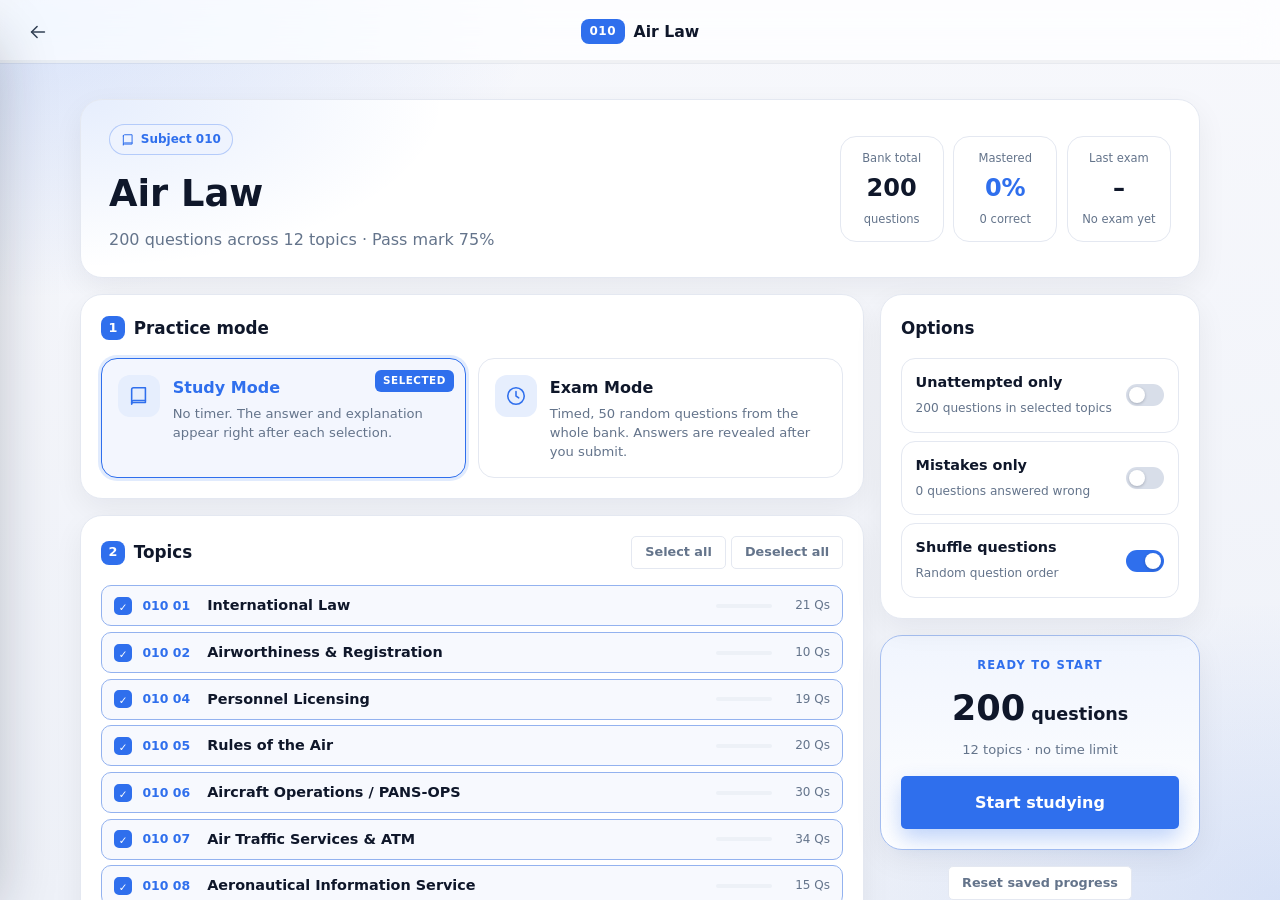
==== commit 91bafa4c: "update" ====
--- a/subjects/air-law.html
+++ b/subjects/air-law.html
@@ -39,178 +39,187 @@
     <div class="container practice-layout">
       <div>
         <form class="quiz">
-        <fieldset class="question" data-id="1">
+        <fieldset class="question" data-id="1" data-topic="010 01" data-topic-name="International Law" data-difficulty="Easy" data-lo="010 01 01 01 (01–03)">
           <legend>What is the primary international legal framework for civil aviation established in 1944?</legend>
           <div class="options">
             <input type="radio" name="q1" id="q1-a" data-correct>
             <label for="q1-a">Chicago Convention</label>
             <input type="radio" name="q1" id="q1-b">
-            <label for="q1-b">Paris Convention</label>
+            <label for="q1-b">Tokyo Convention</label>
             <input type="radio" name="q1" id="q1-c">
-            <label for="q1-c">Tokyo Convention</label>
+            <label for="q1-c">Warsaw Convention</label>
             <input type="radio" name="q1" id="q1-d">
-            <label for="q1-d">Warsaw Convention</label>
+            <label for="q1-d">Paris Convention</label>
           </div>
           <div class="explanation">
             <span class="result-banner right">Correct!</span>
             <span class="result-banner wrong">Incorrect</span>
             <strong>Correct answer:</strong> A &ndash; Chicago Convention
-            <p class="exp-text">The Chicago Convention provides the main international legal framework for civil aviation established in 1944.</p>
-          </div>
-        </fieldset>
-        <fieldset class="question" data-id="2">
+            <p class="exp-quick">Chicago Convention 1944 (ICAO Doc 7300/9) คือกรอบกฎหมายหลักของการบินพลเรือนระหว่างประเทศและเป็นผู้ให้กำเนิด ICAO</p>
+            <p class="exp-text">กรอบกฎหมายการบินพลเรือนระหว่างประเทศ: อนุสัญญาว่าด้วยการบินพลเรือนระหว่างประเทศ (Chicago Convention 1944 หรือ ICAO Doc 7300/9) ลงนามเมื่อวันที่ 7 ธันวาคม 1944 ณ นครชิคาโก ถือเป็นสนธิสัญญาหลักที่วางรากฐานกฎหมายการบินพลเรือนระหว่างประเทศ และจัดตั้งองค์การการบินพลเรือนระหว่างประเทศ (ICAO) ส่วนอนุสัญญา Warsaw และ Montreal กำหนดเรื่องความรับผิดชอบของผู้ขนส่งทางอากาศ (Private Air Law) และ Tokyo Convention กำหนดเรื่องการกระทำผิดบนอากาศยาน</p>
+          </div>
+        </fieldset>
+        <fieldset class="question" data-id="2" data-topic="010 01" data-topic-name="International Law" data-difficulty="Easy" data-lo="010 01 01 01 (01)">
           <legend>On what date was the Convention on International Civil Aviation signed?</legend>
           <div class="options">
             <input type="radio" name="q2" id="q2-a">
             <label for="q2-a">1 November 1944</label>
-            <input type="radio" name="q2" id="q2-b">
-            <label for="q2-b">7 December 1947</label>
-            <input type="radio" name="q2" id="q2-c" data-correct>
-            <label for="q2-c">7 December 1944</label>
+            <input type="radio" name="q2" id="q2-b" data-correct>
+            <label for="q2-b">7 December 1944</label>
+            <input type="radio" name="q2" id="q2-c">
+            <label for="q2-c">4 April 1947</label>
             <input type="radio" name="q2" id="q2-d">
-            <label for="q2-d">4 April 1947</label>
-          </div>
-          <div class="explanation">
-            <span class="result-banner right">Correct!</span>
-            <span class="result-banner wrong">Incorrect</span>
-            <strong>Correct answer:</strong> C &ndash; 7 December 1944
-            <p class="exp-text">The Convention on International Civil Aviation was signed on 7 December 1944.</p>
-          </div>
-        </fieldset>
-        <fieldset class="question" data-id="3">
+            <label for="q2-d">7 December 1947</label>
+          </div>
+          <div class="explanation">
+            <span class="result-banner right">Correct!</span>
+            <span class="result-banner wrong">Incorrect</span>
+            <strong>Correct answer:</strong> B &ndash; 7 December 1944
+            <p class="exp-quick">อนุสัญญา Chicago Convention ลงนามเมื่อวันที่ 7 ธันวาคม 1944 (7 December 1944)</p>
+            <p class="exp-text">วันลงนามอนุสัญญาชิคาโก: อนุสัญญาว่าด้วยการบินพลเรือนระหว่างประเทศได้รับการลงนามเมื่อวันที่ 7 ธันวาคม ค.ศ. 1944 (7 December 1944) โดยตัวแทนจาก 52 รัฐ และมีผลบังคับใช้ในวันที่ 4 เมษายน ค.ศ. 1947 หลังจากมีรัฐให้สัตยาบันครบ 26 รัฐ (ส่วน 14 กันยายน 1963 คือ Tokyo Convention และ 28 พฤษภาคม 1999 คือ Montreal Convention)</p>
+          </div>
+        </fieldset>
+        <fieldset class="question" data-id="3" data-topic="010 01" data-topic-name="International Law" data-difficulty="Medium" data-lo="010 01 01 02 (01)">
           <legend>Which principle is fundamental to the Chicago Convention framework?</legend>
           <div class="options">
-            <input type="radio" name="q3" id="q3-a" data-correct>
-            <label for="q3-a">State sovereignty over airspace</label>
+            <input type="radio" name="q3" id="q3-a">
+            <label for="q3-a">Unrestricted innocent passage for all aircraft</label>
             <input type="radio" name="q3" id="q3-b">
             <label for="q3-b">Common ownership of international airspace</label>
-            <input type="radio" name="q3" id="q3-c">
-            <label for="q3-c">Freedom of the high seas applied to airspace</label>
+            <input type="radio" name="q3" id="q3-c" data-correct>
+            <label for="q3-c">State sovereignty over airspace</label>
             <input type="radio" name="q3" id="q3-d">
-            <label for="q3-d">Unrestricted innocent passage for all aircraft</label>
-          </div>
-          <div class="explanation">
-            <span class="result-banner right">Correct!</span>
-            <span class="result-banner wrong">Incorrect</span>
-            <strong>Correct answer:</strong> A &ndash; State sovereignty over airspace
-            <p class="exp-text">The Chicago Convention is based on the sovereignty of each State over its own airspace.</p>
-          </div>
-        </fieldset>
-        <fieldset class="question" data-id="4">
+            <label for="q3-d">Freedom of the high seas applied to airspace</label>
+          </div>
+          <div class="explanation">
+            <span class="result-banner right">Correct!</span>
+            <span class="result-banner wrong">Incorrect</span>
+            <strong>Correct answer:</strong> C &ndash; State sovereignty over airspace
+            <p class="exp-quick">มาตรา 1 ของ Chicago Convention กำหนดหลักการสำคัญสูงสุดคือ &#x27;รัฐมีอธิปไตยเหนือห้วงอากาศของตนโดยสมบูรณ์และเด็ดขาด&#x27; (State sovereignty over airspace)</p>
+            <p class="exp-text">หลักอธิปไตยเหนือน่านฟ้า (Airspace Sovereignty): มาตรา 1 (Article 1) ของอนุสัญญาชิคาโก บัญญัติหลักการพื้นฐานที่สุดของกฎหมายการบินระหว่างประเทศว่า &#x27;ทุกรัฐมีอธิปไตยเหนืออาณาเขตและน่านฟ้าเหนือดินแดนของตนโดยสมบูรณ์และเด็ดขาด&#x27; (Complete and exclusive sovereignty) รัฐสมาชิกจึงมีสิทธิกำหนดเงื่อนไขการบินเข้า-ออก การอนุญาตบินผ่าน และไม่อนุญาตการบินพาณิชย์ภายในประเทศ (Cabotage) แก่ต่างชาติโดยอัตโนมัติ</p>
+          </div>
+        </fieldset>
+        <fieldset class="question" data-id="4" data-topic="010 01" data-topic-name="International Law" data-difficulty="Easy" data-lo="010 01 01 01 (02)">
           <legend>Which ICAO document is the Convention on International Civil Aviation?</legend>
           <div class="options">
-            <input type="radio" name="q4" id="q4-a" data-correct>
-            <label for="q4-a">Doc 7300/9</label>
+            <input type="radio" name="q4" id="q4-a">
+            <label for="q4-a">Doc 4444</label>
             <input type="radio" name="q4" id="q4-b">
-            <label for="q4-b">Doc 9859</label>
-            <input type="radio" name="q4" id="q4-c">
-            <label for="q4-c">Doc 4444</label>
+            <label for="q4-b">Doc 8168</label>
+            <input type="radio" name="q4" id="q4-c" data-correct>
+            <label for="q4-c">Doc 7300/9</label>
             <input type="radio" name="q4" id="q4-d">
-            <label for="q4-d">Doc 8168</label>
-          </div>
-          <div class="explanation">
-            <span class="result-banner right">Correct!</span>
-            <span class="result-banner wrong">Incorrect</span>
-            <strong>Correct answer:</strong> A &ndash; Doc 7300/9
-            <p class="exp-text">Doc 7300 is the Convention on International Civil Aviation; this question bank identifies the edition as Doc 7300/9.</p>
-          </div>
-        </fieldset>
-        <fieldset class="question" data-id="5">
+            <label for="q4-d">Doc 9859</label>
+          </div>
+          <div class="explanation">
+            <span class="result-banner right">Correct!</span>
+            <span class="result-banner wrong">Incorrect</span>
+            <strong>Correct answer:</strong> C &ndash; Doc 7300/9
+            <p class="exp-quick">ICAO Doc 7300/9 คือเอกสารทางการของอนุสัญญาว่าด้วยการบินพลเรือนระหว่างประเทศ (Chicago Convention)</p>
+            <p class="exp-text">รหัสเอกสารอนุสัญญาชิคาโก: ICAO Doc 7300 (ฉบับพิมพ์ปัจจุบันคือ Doc 7300/9) เป็นรหัสเอกสารทางการของอนุสัญญาว่าด้วยการบินพลเรือนระหว่างประเทศ สำหรับเอกสารอื่น: Doc 4444 คือ PANS-ATM, Doc 8168 คือ PANS-OPS และ Doc 7500 คือ Security Manual</p>
+          </div>
+        </fieldset>
+        <fieldset class="question" data-id="5" data-topic="010 01" data-topic-name="International Law" data-difficulty="Medium" data-lo="010 01 02 01 (01)">
           <legend>What is the principal purpose of ICAO in the Chicago Convention system?</legend>
           <div class="options">
-            <input type="radio" name="q5" id="q5-a" data-correct>
-            <label for="q5-a">Promote safe and orderly development of international civil aviation</label>
-            <input type="radio" name="q5" id="q5-b">
-            <label for="q5-b">Regulate domestic air transport within each Contracting State</label>
+            <input type="radio" name="q5" id="q5-a">
+            <label for="q5-a">Set fares and ticketing rules for international air carriers</label>
+            <input type="radio" name="q5" id="q5-b" data-correct>
+            <label for="q5-b">Promote safe and orderly development of international civil aviation</label>
             <input type="radio" name="q5" id="q5-c">
             <label for="q5-c">Promote the commercial interests of member airlines worldwide</label>
             <input type="radio" name="q5" id="q5-d">
-            <label for="q5-d">Set fares and ticketing rules for international air carriers</label>
-          </div>
-          <div class="explanation">
-            <span class="result-banner right">Correct!</span>
-            <span class="result-banner wrong">Incorrect</span>
-            <strong>Correct answer:</strong> A &ndash; Promote safe and orderly development of international civil aviation
-            <p class="exp-text">ICAO promotes the safe and orderly development of international civil aviation.</p>
-          </div>
-        </fieldset>
-        <fieldset class="question" data-id="6">
+            <label for="q5-d">Regulate domestic air transport within each Contracting State</label>
+          </div>
+          <div class="explanation">
+            <span class="result-banner right">Correct!</span>
+            <span class="result-banner wrong">Incorrect</span>
+            <strong>Correct answer:</strong> B &ndash; Promote safe and orderly development of international civil aviation
+            <p class="exp-quick">เป้าหมายหลักของ ICAO คือส่งเสริมและพัฒนาการบินพลเรือนระหว่างประเทศให้เติบโตอย่างปลอดภัย เป็นระเบียบ และมีประสิทธิภาพ</p>
+            <p class="exp-text">วัตถุประสงค์หลักของ ICAO: มาตรา 44 (Article 44) ของอนุสัญญาชิคาโก ระบุวัตถุประสงค์ของ ICAO เพื่อพัฒนาหลักการและเทคนิคการเดินอากาศระหว่างประเทศ และส่งเสริมการวางแผนและพัฒนาการขนส่งทางอากาศระหว่างประเทศให้มีความปลอดภัย เป็นระเบียบเรียบร้อย มีประสิทธิภาพ และประหยัด ICAO ไม่ได้ประกอบการสายการบิน ไม่ได้ควบคุมราคาตั๋ว และไม่ได้ออกใบอนุญาตนักบินโดยตรง (อำนาจการออกใบอนุญาตเป็นของแต่ละรัฐ)</p>
+          </div>
+        </fieldset>
+        <fieldset class="question" data-id="6" data-topic="010 01" data-topic-name="International Law" data-difficulty="Medium" data-lo="010 01 02 02 (01–03)">
           <legend>What is the key purpose of ICAO Standards and Recommended Practices (SARPs)?</legend>
           <div class="options">
             <input type="radio" name="q6" id="q6-a">
-            <label for="q6-a">Replace national aviation legislation with a single ICAO rulebook</label>
+            <label for="q6-a">Provide binding commercial rules for international airline pricing</label>
             <input type="radio" name="q6" id="q6-b">
             <label for="q6-b">Provide a harmonised framework for State and military aircraft</label>
-            <input type="radio" name="q6" id="q6-c" data-correct>
-            <label for="q6-c">Provide an internationally harmonised framework for civil aviation</label>
-            <input type="radio" name="q6" id="q6-d">
-            <label for="q6-d">Provide binding commercial rules for international airline pricing</label>
-          </div>
-          <div class="explanation">
-            <span class="result-banner right">Correct!</span>
-            <span class="result-banner wrong">Incorrect</span>
-            <strong>Correct answer:</strong> C &ndash; Provide an internationally harmonised framework for civil aviation
-            <p class="exp-text">SARPs provide common international standards and recommended practices to harmonise civil aviation.</p>
-          </div>
-        </fieldset>
-        <fieldset class="question" data-id="7">
+            <input type="radio" name="q6" id="q6-c">
+            <label for="q6-c">Replace national aviation legislation with a single ICAO rulebook</label>
+            <input type="radio" name="q6" id="q6-d" data-correct>
+            <label for="q6-d">Provide an internationally harmonised framework for civil aviation</label>
+          </div>
+          <div class="explanation">
+            <span class="result-banner right">Correct!</span>
+            <span class="result-banner wrong">Incorrect</span>
+            <strong>Correct answer:</strong> D &ndash; Provide an internationally harmonised framework for civil aviation
+            <p class="exp-quick">SARPs ใน ICAO Annexes มีจุดประสงค์เพื่อให้เกิดกรอบการทำงานและมาตรฐานที่สอดคล้องเป็นหนึ่งเดียวกันทั่วโลก (Harmonised framework)</p>
+            <p class="exp-text">วัตถุประสงค์ของ SARPs: มาตรฐานและข้อพึงปฏิบัติระหว่างประเทศ (SARPs) บรรจุอยู่ในภาคผนวก (Annexes 1-19) ของอนุสัญญาชิคาโก จัดทำขึ้นเพื่อให้เกิดความกลมกลืนและความเป็นหนึ่งเดียวกันในระดับสากล (Global harmonization) ทั้งด้านกฎระเบียบ ข้อกำหนดทางเทคนิค และวิธีปฏิบัติ เพื่อความปลอดภัยสูงสุดของการบินข้ามพรมแดน โดยแต่ละรัฐจะนำไปบัญญัติเป็นกฎหมายภายในของตน</p>
+          </div>
+        </fieldset>
+        <fieldset class="question" data-id="7" data-topic="010 01" data-topic-name="International Law" data-difficulty="Medium" data-lo="010 01 01 02 (05)">
           <legend>When a State cannot comply with an applicable ICAO Standard, what is the Convention mechanism relevant to that difference?</legend>
           <div class="options">
             <input type="radio" name="q7" id="q7-a" data-correct>
             <label for="q7-a">Notify the difference to ICAO</label>
             <input type="radio" name="q7" id="q7-b">
-            <label for="q7-b">Request an exemption by vote of the ICAO Assembly</label>
+            <label for="q7-b">Withdraw from the Convention for that Annex only</label>
             <input type="radio" name="q7" id="q7-c">
             <label for="q7-c">Obtain prior approval of the difference from IATA</label>
             <input type="radio" name="q7" id="q7-d">
-            <label for="q7-d">Withdraw from the Convention for that Annex only</label>
+            <label for="q7-d">Request an exemption by vote of the ICAO Assembly</label>
           </div>
           <div class="explanation">
             <span class="result-banner right">Correct!</span>
             <span class="result-banner wrong">Incorrect</span>
             <strong>Correct answer:</strong> A &ndash; Notify the difference to ICAO
-            <p class="exp-text">A State that cannot comply with an ICAO Standard must notify ICAO of the difference.</p>
-          </div>
-        </fieldset>
-        <fieldset class="question" data-id="8">
+            <p class="exp-quick">มาตรา 38 กำหนดว่าหากรัฐใดไม่สามารถปฏิบัติตามมาตรฐาน ICAO ได้ จะต้องแจ้งข้อแตกต่าง (File differences) ไปยัง ICAO ทันที</p>
+            <p class="exp-text">การแจ้งข้อแตกต่าง (Notification of Differences): ตามมาตรา 38 (Article 38) ของอนุสัญญาชิคาโก หากรัฐภาคีใดไม่สามารถปฏิบัติตามมาตรฐานระหว่างประเทศ (Standard) ได้ หรือมีกฎหมายภายในที่แตกต่าง รัฐนั้นจะต้อง &#x27;แจ้งข้อแตกต่างไปยัง ICAO โดยทันที&#x27; (Notify difference to ICAO) เพื่อให้ ICAO เผยแพร่ให้รัฐสมาชิกและผู้ทำการบินทั่วโลกรับทราบใน AIP (ส่วน GEN 1.7)</p>
+          </div>
+        </fieldset>
+        <fieldset class="question" data-id="8" data-topic="010 01" data-topic-name="International Law" data-difficulty="Medium" data-lo="010 01 02 01 (01)">
           <legend>Which body is responsible for the international civil aviation framework rather than representing airlines as an industry association?</legend>
           <div class="options">
-            <input type="radio" name="q8" id="q8-a">
-            <label for="q8-a">IATA</label>
+            <input type="radio" name="q8" id="q8-a" data-correct>
+            <label for="q8-a">ICAO</label>
             <input type="radio" name="q8" id="q8-b">
             <label for="q8-b">IFALPA</label>
-            <input type="radio" name="q8" id="q8-c" data-correct>
-            <label for="q8-c">ICAO</label>
+            <input type="radio" name="q8" id="q8-c">
+            <label for="q8-c">ACI</label>
             <input type="radio" name="q8" id="q8-d">
-            <label for="q8-d">ACI</label>
-          </div>
-          <div class="explanation">
-            <span class="result-banner right">Correct!</span>
-            <span class="result-banner wrong">Incorrect</span>
-            <strong>Correct answer:</strong> C &ndash; ICAO
-            <p class="exp-text">ICAO is the intergovernmental organisation responsible for the international civil aviation framework.</p>
-          </div>
-        </fieldset>
-        <fieldset class="question" data-id="9">
+            <label for="q8-d">IATA</label>
+          </div>
+          <div class="explanation">
+            <span class="result-banner right">Correct!</span>
+            <span class="result-banner wrong">Incorrect</span>
+            <strong>Correct answer:</strong> A &ndash; ICAO
+            <p class="exp-quick">ICAO เป็นองค์กรระหว่างรัฐบาลที่ดูแลกรอบการบินพลเรือนสากล ส่วน IATA เป็นเพียงสมาคมตัวแทนของสายการบิน</p>
+            <p class="exp-text">บทบาทของ ICAO vs IATA: ICAO (International Civil Aviation Organization) เป็นองค์การระหว่างรัฐบาลภายใต้สหประชาชาติ (UN) มีหน้าที่กำหนดกรอบกฎหมาย นโยบาย และมาตรฐานการบินพลเรือนระดับโลก ในขณะที่ IATA (International Air Transport Association) เป็นสมาคมการค้าของภาคธุรกิจสายการบินพาณิชย์</p>
+          </div>
+        </fieldset>
+        <fieldset class="question" data-id="9" data-topic="010 01" data-topic-name="International Law" data-difficulty="Easy" data-lo="010 01 03 01 (01)">
           <legend>Which organisation is identified in the syllabus as an airline industry association?</legend>
           <div class="options">
-            <input type="radio" name="q9" id="q9-a" data-correct>
-            <label for="q9-a">IATA</label>
+            <input type="radio" name="q9" id="q9-a">
+            <label for="q9-a">IFALPA</label>
             <input type="radio" name="q9" id="q9-b">
             <label for="q9-b">ECAC</label>
-            <input type="radio" name="q9" id="q9-c">
-            <label for="q9-c">IFALPA</label>
+            <input type="radio" name="q9" id="q9-c" data-correct>
+            <label for="q9-c">IATA</label>
             <input type="radio" name="q9" id="q9-d">
             <label for="q9-d">ICAO</label>
           </div>
           <div class="explanation">
             <span class="result-banner right">Correct!</span>
             <span class="result-banner wrong">Incorrect</span>
-            <strong>Correct answer:</strong> A &ndash; IATA
-            <p class="exp-text">IATA is the airline industry association identified in the syllabus.</p>
-          </div>
-        </fieldset>
-        <fieldset class="question" data-id="10">
+            <strong>Correct answer:</strong> C &ndash; IATA
+            <p class="exp-quick">IATA คือสมาคมการค้าของอุตสาหกรรมสายการบินพาณิชย์ (Airline industry association)</p>
+            <p class="exp-text">สมาคมผู้ประกอบการสายการบิน: IATA (International Air Transport Association) คือสมาคมการค้าของสายการบินพาณิชย์ทั่วโลก ทำหน้าที่ดูแลผลประโยชน์ทางการค้า มาตรฐานบัตรโดยสาร ระบบการชำระเงินระหว่างสายการบิน (Clearing House) และความปลอดภัยในการปฏิบัติการ (IOSA) ส่วน CAAT คือสำนักงานการบินพลเรือนแห่งประเทศไทย และ ANC คือคณะกรรมาธิการการเดินอากาศของ ICAO</p>
+          </div>
+        </fieldset>
+        <fieldset class="question" data-id="10" data-topic="010 01" data-topic-name="International Law" data-difficulty="Easy" data-lo="010 01 01 03 (01)">
           <legend>What is the First Freedom of the Air?</legend>
           <div class="options">
             <input type="radio" name="q10" id="q10-a">
@@ -226,16 +235,17 @@
             <span class="result-banner right">Correct!</span>
             <span class="result-banner wrong">Incorrect</span>
             <strong>Correct answer:</strong> D &ndash; The right to overfly another State without landing
-            <p class="exp-text">The First Freedom permits overflight of another State without landing.</p>
-          </div>
-        </fieldset>
-        <fieldset class="question" data-id="11">
+            <p class="exp-quick">เสรีภาพขั้นที่ 1 (1st Freedom): สิทธิในการบินผ่านน่านฟ้าของรัฐอื่นโดยไม่มีการร่อนลงจอด (Overfly without landing)</p>
+            <p class="exp-text">เสรีภาพทางการบินขั้นที่ 1 (1st Freedom): เป็นสิทธิทางเทคนิค (Technical Freedom) ที่อนุญาตให้อากาศยานของรัฐหนึ่งสามารถ &#x27;บินผ่านน่านฟ้าของอีกรัฐหนึ่งได้โดยไม่ลงจอด&#x27; (Fly across another State without landing) บัญญัติไว้ในข้อตกลงการผ่านแดนของการบริการเดินอากาศระหว่างประเทศ (International Air Services Transit Agreement 1944)</p>
+          </div>
+        </fieldset>
+        <fieldset class="question" data-id="11" data-topic="010 01" data-topic-name="International Law" data-difficulty="Easy" data-lo="010 01 01 03 (01)">
           <legend>What is the Second Freedom of the Air?</legend>
           <div class="options">
-            <input type="radio" name="q11" id="q11-a">
-            <label for="q11-a">The right to overfly another State without landing</label>
-            <input type="radio" name="q11" id="q11-b" data-correct>
-            <label for="q11-b">The right to land for non-traffic purposes</label>
+            <input type="radio" name="q11" id="q11-a" data-correct>
+            <label for="q11-a">The right to land for non-traffic purposes</label>
+            <input type="radio" name="q11" id="q11-b">
+            <label for="q11-b">The right to overfly another State without landing</label>
             <input type="radio" name="q11" id="q11-c">
             <label for="q11-c">The right to land and set down traffic from the home State</label>
             <input type="radio" name="q11" id="q11-d">
@@ -244,11 +254,12 @@
           <div class="explanation">
             <span class="result-banner right">Correct!</span>
             <span class="result-banner wrong">Incorrect</span>
-            <strong>Correct answer:</strong> B &ndash; The right to land for non-traffic purposes
-            <p class="exp-text">The Second Freedom permits a technical landing in another State without traffic purposes.</p>
-          </div>
-        </fieldset>
-        <fieldset class="question" data-id="12">
+            <strong>Correct answer:</strong> A &ndash; The right to land for non-traffic purposes
+            <p class="exp-quick">เสรีภาพขั้นที่ 2 (2nd Freedom): สิทธิในการแวะลงจอดเพื่อเหตุผลทางเทคนิค/ไม่ใช่เชิงพาณิชย์ (Technical stop เช่น เติมน้ำมัน)</p>
+            <p class="exp-text">เสรีภาพทางการบินขั้นที่ 2 (2nd Freedom): เป็นสิทธิทางเทคนิค (Technical Freedom) ที่อนุญาตให้อากาศยาน &#x27;ลงจอดในรัฐอื่นเพื่อวัตถุประสงค์ที่ไม่ใช่การพาณิชย์&#x27; (Land for non-traffic purposes) เช่น แวะเติมน้ำมัน แวะซ่อมบำรุงทางเทคนิค หรือลงจอดฉุกเฉิน โดยไม่มีการรับ-ส่งผู้โดยสาร สินค้า หรือไปรษณียภัณฑ์</p>
+          </div>
+        </fieldset>
+        <fieldset class="question" data-id="12" data-topic="010 01" data-topic-name="International Law" data-difficulty="Easy" data-lo="010 01 01 03 (01)">
           <legend>Which statement best describes the Third Freedom of the Air?</legend>
           <div class="options">
             <input type="radio" name="q12" id="q12-a">
@@ -256,265 +267,281 @@
             <input type="radio" name="q12" id="q12-b" data-correct>
             <label for="q12-b">Carry traffic from the carrier&#x27;s home State to another State</label>
             <input type="radio" name="q12" id="q12-c">
-            <label for="q12-c">Carry traffic from another State back to the carrier&#x27;s home State</label>
+            <label for="q12-c">Carry traffic between two foreign States via the home State</label>
             <input type="radio" name="q12" id="q12-d">
-            <label for="q12-d">Carry traffic between two foreign States via the home State</label>
+            <label for="q12-d">Carry traffic from another State back to the carrier&#x27;s home State</label>
           </div>
           <div class="explanation">
             <span class="result-banner right">Correct!</span>
             <span class="result-banner wrong">Incorrect</span>
             <strong>Correct answer:</strong> B &ndash; Carry traffic from the carrier&#x27;s home State to another State
-            <p class="exp-text">The Third Freedom permits carrying traffic from the carrier&#x27;s home State to another State.</p>
-          </div>
-        </fieldset>
-        <fieldset class="question" data-id="13">
+            <p class="exp-quick">เสรีภาพขั้นที่ 3 (3rd Freedom): สิทธิในการนำผู้โดยสารจากประเทศต้นทางของตนเองไปส่งยังต่างประเทศ</p>
+            <p class="exp-text">เสรีภาพทางการบินขั้นที่ 3 (3rd Freedom): เป็นเสรีภาพเชิงพาณิชย์ (Commercial Freedom) สิทธิในการ &#x27;ขนส่งผู้โดยสาร สินค้า และไปรษณียภัณฑ์ จากรัฐสัญชาติของสายการบิน (Home State) ไปส่งยังดินแดนของอีกรัฐหนึ่ง&#x27; เช่น สายการบินไทยรับผู้โดยสารจากกรุงเทพฯ ไปส่งที่ลอนดอน</p>
+          </div>
+        </fieldset>
+        <fieldset class="question" data-id="13" data-topic="010 01" data-topic-name="International Law" data-difficulty="Easy" data-lo="010 01 01 03 (01)">
           <legend>Which statement best describes the Fourth Freedom of the Air?</legend>
           <div class="options">
-            <input type="radio" name="q13" id="q13-a" data-correct>
-            <label for="q13-a">Carry traffic from another State back to the carrier&#x27;s home State</label>
+            <input type="radio" name="q13" id="q13-a">
+            <label for="q13-a">Carry traffic from the carrier&#x27;s home State to another State</label>
             <input type="radio" name="q13" id="q13-b">
             <label for="q13-b">Carry traffic between two points within another State</label>
-            <input type="radio" name="q13" id="q13-c">
-            <label for="q13-c">Carry traffic between two foreign States via the home State</label>
+            <input type="radio" name="q13" id="q13-c" data-correct>
+            <label for="q13-c">Carry traffic from another State back to the carrier&#x27;s home State</label>
             <input type="radio" name="q13" id="q13-d">
-            <label for="q13-d">Carry traffic from the carrier&#x27;s home State to another State</label>
-          </div>
-          <div class="explanation">
-            <span class="result-banner right">Correct!</span>
-            <span class="result-banner wrong">Incorrect</span>
-            <strong>Correct answer:</strong> A &ndash; Carry traffic from another State back to the carrier&#x27;s home State
-            <p class="exp-text">The Fourth Freedom permits carrying traffic from another State back to the carrier&#x27;s home State.</p>
-          </div>
-        </fieldset>
-        <fieldset class="question" data-id="14">
+            <label for="q13-d">Carry traffic between two foreign States via the home State</label>
+          </div>
+          <div class="explanation">
+            <span class="result-banner right">Correct!</span>
+            <span class="result-banner wrong">Incorrect</span>
+            <strong>Correct answer:</strong> C &ndash; Carry traffic from another State back to the carrier&#x27;s home State
+            <p class="exp-quick">เสรีภาพขั้นที่ 4 (4th Freedom): สิทธิในการรับผู้โดยสารจากต่างประเทศกลับเข้าสู่ประเทศตนเอง</p>
+            <p class="exp-text">เสรีภาพทางการบินขั้นที่ 4 (4th Freedom): เป็นเสรีภาพเชิงพาณิชย์ (Commercial Freedom) สิทธิในการ &#x27;รับผู้โดยสาร สินค้า และไปรษณียภัณฑ์ จากต่างแดนกลับเข้ามายังรัฐสัญชาติของสายการบิน&#x27; เช่น สายการบินไทยรับผู้โดยสารจากลอนดอนบินกลับมากรุงเทพฯ</p>
+          </div>
+        </fieldset>
+        <fieldset class="question" data-id="14" data-topic="010 01" data-topic-name="International Law" data-difficulty="Medium" data-lo="010 01 01 03 (02)">
           <legend>Which freedom is a commercial freedom rather than a technical freedom?</legend>
           <div class="options">
             <input type="radio" name="q14" id="q14-a">
-            <label for="q14-a">Second Freedom</label>
+            <label for="q14-a">First Freedom</label>
             <input type="radio" name="q14" id="q14-b" data-correct>
             <label for="q14-b">Third Freedom</label>
             <input type="radio" name="q14" id="q14-c">
             <label for="q14-c">Both the First and Second Freedoms</label>
             <input type="radio" name="q14" id="q14-d">
-            <label for="q14-d">First Freedom</label>
+            <label for="q14-d">Second Freedom</label>
           </div>
           <div class="explanation">
             <span class="result-banner right">Correct!</span>
             <span class="result-banner wrong">Incorrect</span>
             <strong>Correct answer:</strong> B &ndash; Third Freedom
-            <p class="exp-text">The Third Freedom is a commercial traffic right, while the First and Second Freedoms are technical freedoms.</p>
-          </div>
-        </fieldset>
-        <fieldset class="question" data-id="15">
+            <p class="exp-quick">เสรีภาพขั้นที่ 1 และ 2 เป็นเสรีภาพทางเทคนิค (Technical) ส่วนขั้นที่ 3, 4, 5 เป็นเสรีภาพเชิงพาณิชย์ (Commercial)</p>
+            <p class="exp-text">การจำแนกเสรีภาพทางอากาศ (Freedoms of the Air):
+- เสรีภาพทางเทคนิค (Technical Freedoms): ขั้นที่ 1 (บินผ่าน) และขั้นที่ 2 (ลงจอดเติมน้ำมัน/ตรวจสภาพ)
+- เสรีภาพเชิงพาณิชย์ (Commercial Freedoms): ขั้นที่ 3, 4, 5 เป็นต้นไป ซึ่งมีการขนส่งผู้โดยสารและสินค้าเพื่อแสวงหากำไรหรือค่าตอบแทนเชิงพาณิชย์</p>
+          </div>
+        </fieldset>
+        <fieldset class="question" data-id="15" data-topic="010 01" data-topic-name="International Law" data-difficulty="Easy" data-lo="010 01 01 04 (01)">
           <legend>Which convention is specifically associated with offences and certain other acts committed on board aircraft?</legend>
           <div class="options">
             <input type="radio" name="q15" id="q15-a">
-            <label for="q15-a">Hague Convention 1970</label>
+            <label for="q15-a">Montreal Convention 1971</label>
             <input type="radio" name="q15" id="q15-b">
-            <label for="q15-b">Warsaw Convention 1929</label>
-            <input type="radio" name="q15" id="q15-c" data-correct>
-            <label for="q15-c">Tokyo Convention 1963</label>
-            <input type="radio" name="q15" id="q15-d">
-            <label for="q15-d">Montreal Convention 1971</label>
-          </div>
-          <div class="explanation">
-            <span class="result-banner right">Correct!</span>
-            <span class="result-banner wrong">Incorrect</span>
-            <strong>Correct answer:</strong> C &ndash; Tokyo Convention 1963
-            <p class="exp-text">The Tokyo Convention 1963 concerns offences and certain other acts committed on board aircraft.</p>
-          </div>
-        </fieldset>
-        <fieldset class="question" data-id="16">
+            <label for="q15-b">Hague Convention 1970</label>
+            <input type="radio" name="q15" id="q15-c">
+            <label for="q15-c">Warsaw Convention 1929</label>
+            <input type="radio" name="q15" id="q15-d" data-correct>
+            <label for="q15-d">Tokyo Convention 1963</label>
+          </div>
+          <div class="explanation">
+            <span class="result-banner right">Correct!</span>
+            <span class="result-banner wrong">Incorrect</span>
+            <strong>Correct answer:</strong> D &ndash; Tokyo Convention 1963
+            <p class="exp-quick">Tokyo Convention 1963 เกี่ยวข้องกับการกระทำความผิดทางอาญาบนอากาศยานและให้อำนาจแก่กัปตัน (PIC) ในการควบคุมตัวผู้กระทำผิด</p>
+            <p class="exp-text">อนุสัญญาโตเกียว ค.ศ. 1963 (Tokyo Convention): คืออนุสัญญาว่าด้วยความผิดและการกระทำอื่นๆ บางประการที่กระทำบนอากาศยาน มีจุดประสงค์เพื่อกำหนดเขตอำนาจศาลในการดำเนินคดีกับผู้กระทำความผิดทางอาญาบนเครื่องบิน และให้อำนาจตามกฎหมายแก่นักบินผู้ควบคุมอากาศยาน (PIC) ในการใช้มาตรการควบคุม ยับยั้ง และส่งตัวผู้กระทำความผิดให้แก่เจ้าหน้าที่เมื่อลงจอด</p>
+          </div>
+        </fieldset>
+        <fieldset class="question" data-id="16" data-topic="010 01" data-topic-name="International Law" data-difficulty="Medium" data-lo="010 01 01 05 (01)">
           <legend>What is the legal significance of issuing a passenger ticket or baggage/cargo document in the private international law context?</legend>
           <div class="options">
             <input type="radio" name="q16" id="q16-a">
             <label for="q16-a">It is evidence of the carrier&#x27;s traffic rights on that route</label>
-            <input type="radio" name="q16" id="q16-b">
-            <label for="q16-b">It is evidence that the passenger has cleared customs</label>
+            <input type="radio" name="q16" id="q16-b" data-correct>
+            <label for="q16-b">It is evidence of a contract of carriage</label>
             <input type="radio" name="q16" id="q16-c">
             <label for="q16-c">It waives the carrier&#x27;s liability for loss of baggage</label>
-            <input type="radio" name="q16" id="q16-d" data-correct>
-            <label for="q16-d">It is evidence of a contract of carriage</label>
-          </div>
-          <div class="explanation">
-            <span class="result-banner right">Correct!</span>
-            <span class="result-banner wrong">Incorrect</span>
-            <strong>Correct answer:</strong> D &ndash; It is evidence of a contract of carriage
-            <p class="exp-text">A passenger ticket or baggage/cargo document is evidence of a contract of carriage.</p>
-          </div>
-        </fieldset>
-        <fieldset class="question" data-id="17">
-          <legend>Which convention is identified in the syllabus as the modern framework for international carriage by air?</legend>
+            <input type="radio" name="q16" id="q16-d">
+            <label for="q16-d">It is evidence that the passenger has cleared customs</label>
+          </div>
+          <div class="explanation">
+            <span class="result-banner right">Correct!</span>
+            <span class="result-banner wrong">Incorrect</span>
+            <strong>Correct answer:</strong> B &ndash; It is evidence of a contract of carriage
+            <p class="exp-quick">บัตรโดยสารและใบรับสัมภาระเป็นพยานหลักฐานแห่งสัญญาการขนส่งทางอากาศ (Evidence of a contract of carriage)</p>
+            <p class="exp-text">ผลทางกฎหมายของตั๋วโดยสารและใบรับสัมภาระ: ภายใต้กฎหมายระหว่างประเทศแผนกคดีบุคคล (อนุสัญญา Warsaw และ Montreal) ตั๋วโดยสาร (Passenger ticket), ป้ายติดสัมภาระ (Baggage check) และใบตราส่งสินค้าทางอากาศ (Air Waybill) ถือเป็น &#x27;พยานหลักฐานแห่งการทำสัญญาการขนส่ง&#x27; (Evidence of a contract of carriage) ระหว่างสายการบินกับผู้โดยสาร/ผู้ส่งสินค้า</p>
+          </div>
+        </fieldset>
+        <fieldset class="question" data-id="17" data-topic="010 01" data-topic-name="International Law" data-difficulty="Easy" data-lo="010 01 01 05 (02)">
+          <legend>Which convention is identified in the syllabus as the International Carriage framework of 1999?</legend>
           <div class="options">
             <input type="radio" name="q17" id="q17-a">
             <label for="q17-a">Guadalajara Convention 1961</label>
-            <input type="radio" name="q17" id="q17-b">
-            <label for="q17-b">Montreal Convention 1971</label>
+            <input type="radio" name="q17" id="q17-b" data-correct>
+            <label for="q17-b">Montreal Convention 1999</label>
             <input type="radio" name="q17" id="q17-c">
             <label for="q17-c">Warsaw Convention 1929</label>
-            <input type="radio" name="q17" id="q17-d" data-correct>
-            <label for="q17-d">Montreal Convention 1999</label>
-          </div>
-          <div class="explanation">
-            <span class="result-banner right">Correct!</span>
-            <span class="result-banner wrong">Incorrect</span>
-            <strong>Correct answer:</strong> D &ndash; Montreal Convention 1999
-            <p class="exp-text">The Montreal Convention 1999 is the international carriage framework identified in the syllabus.</p>
-          </div>
-        </fieldset>
-        <fieldset class="question" data-id="18">
+            <input type="radio" name="q17" id="q17-d">
+            <label for="q17-d">Montreal Convention 1971</label>
+          </div>
+          <div class="explanation">
+            <span class="result-banner right">Correct!</span>
+            <span class="result-banner wrong">Incorrect</span>
+            <strong>Correct answer:</strong> B &ndash; Montreal Convention 1999
+            <p class="exp-quick">Montreal Convention 1999 คืออนุสัญญาสมัยใหม่ที่ควบคุมความรับผิดของผู้ขนส่งทางอากาศระหว่างประเทศต่อผู้โดยสารและสัมภาระ</p>
+            <p class="exp-text">อนุสัญญามอนทรีออล ค.ศ. 1999 (Montreal Convention 1999): คืออนุสัญญาเพื่อการรวมกฎเกณฑ์บางประการเกี่ยวกับการขนส่งทางอากาศระหว่างประเทศ ปรับปรุงและแทนที่ระบบอนุสัญญา Warsaw เดิม โดยยกเลิกเพดานจำกัดความรับผิดแบบเดิม กำหนดระบบความรับผิดเด็ดขาดสองชั้น (Two-tier liability) สำหรับกรณีผู้โดยสารเสียชีวิตหรือบาดเจ็บ และปรับปรุงเกณฑ์ค่าชดเชยสัมภาระและสินค้าล่าช้าหรือสูญหาย</p>
+          </div>
+        </fieldset>
+        <fieldset class="question" data-id="18" data-topic="010 01" data-topic-name="International Law" data-difficulty="Medium" data-lo="010 01 02 01 &amp; 03 01">
           <legend>What is the main regulatory distinction between ICAO and IATA?</legend>
           <div class="options">
             <input type="radio" name="q18" id="q18-a">
             <label for="q18-a">ICAO is an airline industry association; IATA is an intergovernmental organisation</label>
-            <input type="radio" name="q18" id="q18-b" data-correct>
-            <label for="q18-b">ICAO is an intergovernmental organisation; IATA is an airline industry association</label>
-            <input type="radio" name="q18" id="q18-c">
-            <label for="q18-c">ICAO and IATA are both intergovernmental bodies with regulatory powers</label>
+            <input type="radio" name="q18" id="q18-b">
+            <label for="q18-b">ICAO regulates domestic aviation; IATA regulates international aviation</label>
+            <input type="radio" name="q18" id="q18-c" data-correct>
+            <label for="q18-c">ICAO is an intergovernmental organisation; IATA is an airline industry association</label>
             <input type="radio" name="q18" id="q18-d">
-            <label for="q18-d">ICAO regulates domestic aviation; IATA regulates international aviation</label>
-          </div>
-          <div class="explanation">
-            <span class="result-banner right">Correct!</span>
-            <span class="result-banner wrong">Incorrect</span>
-            <strong>Correct answer:</strong> B &ndash; ICAO is an intergovernmental organisation; IATA is an airline industry association
-            <p class="exp-text">ICAO is an intergovernmental organisation; IATA is an airline industry association.</p>
-          </div>
-        </fieldset>
-        <fieldset class="question" data-id="19">
+            <label for="q18-d">ICAO and IATA are both intergovernmental bodies with regulatory powers</label>
+          </div>
+          <div class="explanation">
+            <span class="result-banner right">Correct!</span>
+            <span class="result-banner wrong">Incorrect</span>
+            <strong>Correct answer:</strong> C &ndash; ICAO is an intergovernmental organisation; IATA is an airline industry association
+            <p class="exp-quick">ICAO คือองค์กรระหว่างประเทศระดับรัฐบาล ส่วน IATA คือสมาคมการค้าของสายการบินพาณิชย์</p>
+            <p class="exp-text">ข้อแตกต่างระหว่าง ICAO และ IATA: ICAO มีสถานะเป็นองค์การระหว่างรัฐบาล (Intergovernmental organization) สมาชิกคือประเทศที่มีอธิปไตย มีอำนาจกำหนดมาตรฐานการบินสากล (SARPs) ส่วน IATA เป็นองค์กรภาคเอกชนในรูปแบบสมาคมตัวแทนของสายการบิน (Airlines trade association) เพื่อความร่วมมือทางธุรกิจและพาณิชย์</p>
+          </div>
+        </fieldset>
+        <fieldset class="question" data-id="19" data-topic="010 01" data-topic-name="International Law" data-difficulty="Medium" data-lo="010 01 03 02 (01)">
           <legend>Which statement best reflects the role of a national aviation authority such as CAAT?</legend>
           <div class="options">
             <input type="radio" name="q19" id="q19-a">
-            <label for="q19-a">It drafts ICAO Standards and Recommended Practices on behalf of the States in its region</label>
+            <label for="q19-a">It provides air traffic services only, with no regulatory role</label>
             <input type="radio" name="q19" id="q19-b">
-            <label for="q19-b">It provides air traffic services only, with no regulatory role</label>
-            <input type="radio" name="q19" id="q19-c">
-            <label for="q19-c">It represents the national airlines as a commercial trade body</label>
-            <input type="radio" name="q19" id="q19-d" data-correct>
-            <label for="q19-d">It implements and oversees the national civil aviation regulatory system</label>
-          </div>
-          <div class="explanation">
-            <span class="result-banner right">Correct!</span>
-            <span class="result-banner wrong">Incorrect</span>
-            <strong>Correct answer:</strong> D &ndash; It implements and oversees the national civil aviation regulatory system
-            <p class="exp-text">A national aviation authority such as CAAT implements and oversees its national civil aviation regulatory system.</p>
-          </div>
-        </fieldset>
-        <fieldset class="question" data-id="20">
+            <label for="q19-b">It represents the national airlines as a commercial trade body</label>
+            <input type="radio" name="q19" id="q19-c" data-correct>
+            <label for="q19-c">It implements and oversees the national civil aviation regulatory system</label>
+            <input type="radio" name="q19" id="q19-d">
+            <label for="q19-d">It drafts ICAO Standards and Recommended Practices on behalf of the States in its region</label>
+          </div>
+          <div class="explanation">
+            <span class="result-banner right">Correct!</span>
+            <span class="result-banner wrong">Incorrect</span>
+            <strong>Correct answer:</strong> C &ndash; It implements and oversees the national civil aviation regulatory system
+            <p class="exp-quick">CAAT มีหน้าที่กำกับดูแลและบังคับใช้กฎระเบียบการบินพลเรือนภายในประเทศไทยให้เป็นไปตามกฎหมายและมาตรฐานสากล</p>
+            <p class="exp-text">บทบาทของหน่วยงานการบินพลเรือนแห่งรัฐ (เช่น CAAT): สำนักงานการบินพลเรือนแห่งประเทศไทย (CAAT) ทำหน้าที่กำกับ ดูแล ควบคุม และบังคับใช้กฎหมายการบินพลเรือนภายในประเทศ รวมถึงนำมาตรฐานสากลของ ICAO มาออกเป็นข้อบังคับระดับชาติ ออกใบอนุญาต ออกใบรับรอง และตรวจสอบความปลอดภัยด้านการบิน</p>
+          </div>
+        </fieldset>
+        <fieldset class="question" data-id="20" data-topic="010 01" data-topic-name="International Law" data-difficulty="Medium" data-lo="010 01 01 02 (01)">
           <legend>A pilot plans to cross the airspace of another sovereign State. Which principle should be considered first?</legend>
           <div class="options">
             <input type="radio" name="q20" id="q20-a">
-            <label for="q20-a">The right of innocent passage as applied under the law of the sea</label>
+            <label for="q20-a">The operator&#x27;s route preference and the fuel plan for the flight</label>
             <input type="radio" name="q20" id="q20-b">
             <label for="q20-b">The First Freedom, which permits overflight without any permission</label>
-            <input type="radio" name="q20" id="q20-c" data-correct>
-            <label for="q20-c">The State&#x27;s sovereignty and applicable entry/flight requirements</label>
-            <input type="radio" name="q20" id="q20-d">
-            <label for="q20-d">The operator&#x27;s route preference and the fuel plan for the flight</label>
-          </div>
-          <div class="explanation">
-            <span class="result-banner right">Correct!</span>
-            <span class="result-banner wrong">Incorrect</span>
-            <strong>Correct answer:</strong> C &ndash; The State&#x27;s sovereignty and applicable entry/flight requirements
-            <p class="exp-text">States have sovereignty over their airspace, so applicable entry and flight requirements must be considered.</p>
-          </div>
-        </fieldset>
-        <fieldset class="question" data-id="21">
+            <input type="radio" name="q20" id="q20-c">
+            <label for="q20-c">The right of innocent passage as applied under the law of the sea</label>
+            <input type="radio" name="q20" id="q20-d" data-correct>
+            <label for="q20-d">The State&#x27;s sovereignty and applicable entry/flight requirements</label>
+          </div>
+          <div class="explanation">
+            <span class="result-banner right">Correct!</span>
+            <span class="result-banner wrong">Incorrect</span>
+            <strong>Correct answer:</strong> D &ndash; The State&#x27;s sovereignty and applicable entry/flight requirements
+            <p class="exp-quick">การบินข้ามแดนต้องคำนึงถึงอธิปไตยของรัฐและข้อกำหนดการบินผ่าน/เข้าเมืองของรัฐนั้นเป็นสำคัญอันดับแรกเสมอ</p>
+            <p class="exp-text">การบินผ่านน่านฟ้ารัฐอธิปไตย: เนื่องจากมาตรา 1 ของอนุสัญญาชิคาโกรับรองอธิปไตยเหนือน่านฟ้าอย่างสมบูรณ์และเด็ดขาดของแต่ละรัฐ นักบินที่วางแผนบินผ่านน่านฟ้าของรัฐอื่นจึงต้องตรวจสอบและปฏิบัติตามกฎระเบียบ การขออนุญาตบินผ่าน (Overflight clearance) และข้อกำหนดการเข้าเมืองของรัฐนั้นๆ ก่อนเสมอ</p>
+          </div>
+        </fieldset>
+        <fieldset class="question" data-id="21" data-topic="010 02" data-topic-name="Airworthiness &amp; Registration" data-difficulty="Easy" data-lo="010 02 01 01 (01)">
           <legend>Who is associated with issuing a Certificate of Airworthiness within the State of Registry framework?</legend>
           <div class="options">
             <input type="radio" name="q21" id="q21-a">
             <label for="q21-a">The authority of the State of the Operator</label>
             <input type="radio" name="q21" id="q21-b">
-            <label for="q21-b">The type certificate holder, on behalf of the State of Registry</label>
-            <input type="radio" name="q21" id="q21-c" data-correct>
-            <label for="q21-c">The appropriate authority of the State of Registry</label>
-            <input type="radio" name="q21" id="q21-d">
-            <label for="q21-d">The authority of the State of Design</label>
-          </div>
-          <div class="explanation">
-            <span class="result-banner right">Correct!</span>
-            <span class="result-banner wrong">Incorrect</span>
-            <strong>Correct answer:</strong> C &ndash; The appropriate authority of the State of Registry
-            <p class="exp-text">The appropriate authority of the State of Registry is associated with issuing the Certificate of Airworthiness.</p>
-          </div>
-        </fieldset>
-        <fieldset class="question" data-id="22">
+            <label for="q21-b">The authority of the State of Design</label>
+            <input type="radio" name="q21" id="q21-c">
+            <label for="q21-c">The type certificate holder, on behalf of the State of Registry</label>
+            <input type="radio" name="q21" id="q21-d" data-correct>
+            <label for="q21-d">The appropriate authority of the State of Registry</label>
+          </div>
+          <div class="explanation">
+            <span class="result-banner right">Correct!</span>
+            <span class="result-banner wrong">Incorrect</span>
+            <strong>Correct answer:</strong> D &ndash; The appropriate authority of the State of Registry
+            <p class="exp-quick">ใบสำคัญสมควรเดินอากาศ (CofA) ออกให้โดยเจ้าหน้าที่ผู้มีอำนาจของรัฐที่จดทะเบียนอากาศยาน (State of Registry)</p>
+            <p class="exp-text">ผู้ออกใบสำคัญสมควรเดินอากาศ (CofA): ตามมาตรา 31 ของอนุสัญญาชิคาโก และ ICAO Annex 8 ใบสำคัญสมควรเดินอากาศ (Certificate of Airworthiness) จะต้องออกหรือรับรองความถูกต้องโดยเจ้าหน้าที่ผู้มีอำนาจของ &#x27;รัฐที่จดทะเบียนอากาศยาน&#x27; (State of Registry) เท่านั้น</p>
+          </div>
+        </fieldset>
+        <fieldset class="question" data-id="22" data-topic="010 02" data-topic-name="Airworthiness &amp; Registration" data-difficulty="Medium" data-lo="010 02 01 01 (02)">
           <legend>What is the main purpose of a Certificate of Airworthiness (CofA)?</legend>
           <div class="options">
-            <input type="radio" name="q22" id="q22-a">
-            <label for="q22-a">To certify that the aircraft is entered on the national register</label>
+            <input type="radio" name="q22" id="q22-a" data-correct>
+            <label for="q22-a">To certify that the aircraft meets the applicable airworthiness requirements</label>
             <input type="radio" name="q22" id="q22-b">
             <label for="q22-b">To certify that the aircraft is adequately insured for operation</label>
             <input type="radio" name="q22" id="q22-c">
-            <label for="q22-c">To certify that the operator holds a valid Air Operator Certificate for that aircraft</label>
-            <input type="radio" name="q22" id="q22-d" data-correct>
-            <label for="q22-d">To certify that the aircraft meets the applicable airworthiness requirements</label>
-          </div>
-          <div class="explanation">
-            <span class="result-banner right">Correct!</span>
-            <span class="result-banner wrong">Incorrect</span>
-            <strong>Correct answer:</strong> D &ndash; To certify that the aircraft meets the applicable airworthiness requirements
-            <p class="exp-text">A CofA certifies that the aircraft meets applicable airworthiness requirements.</p>
-          </div>
-        </fieldset>
-        <fieldset class="question" data-id="23">
+            <label for="q22-c">To certify that the aircraft is entered on the national register</label>
+            <input type="radio" name="q22" id="q22-d">
+            <label for="q22-d">To certify that the operator holds a valid Air Operator Certificate for that aircraft</label>
+          </div>
+          <div class="explanation">
+            <span class="result-banner right">Correct!</span>
+            <span class="result-banner wrong">Incorrect</span>
+            <strong>Correct answer:</strong> A &ndash; To certify that the aircraft meets the applicable airworthiness requirements
+            <p class="exp-quick">CofA มีไว้เพื่อรับรองว่าอากาศยานมีคุณสมบัติและความปลอดภัยครบถ้วนตามข้อกำหนดความสมควรเดินอากาศ</p>
+            <p class="exp-text">วัตถุประสงค์ของใบสำคัญสมควรเดินอากาศ: CofA ทำหน้าที่รับรองว่าอากาศยานลำนั้นได้รับการออกแบบ สร้าง และบำรุงรักษาถูกต้องตามแบบที่ได้รับการรับรอง (Type Certificate) และอยู่ในสภาพที่ปลอดภัยสำหรับการปฏิบัติการบิน (Airworthy condition) ไม่เกี่ยวกับใบอนุญาตนักบินหรือสิทธิการบินเชิงพาณิชย์</p>
+          </div>
+        </fieldset>
+        <fieldset class="question" data-id="23" data-topic="010 02" data-topic-name="Airworthiness &amp; Registration" data-difficulty="Easy" data-lo="010 02 01 01 (01)">
           <legend>Which ICAO Annex is the principal reference for aircraft airworthiness in this syllabus?</legend>
           <div class="options">
             <input type="radio" name="q23" id="q23-a">
             <label for="q23-a">Annex 6</label>
-            <input type="radio" name="q23" id="q23-b" data-correct>
-            <label for="q23-b">Annex 8</label>
+            <input type="radio" name="q23" id="q23-b">
+            <label for="q23-b">Annex 1</label>
             <input type="radio" name="q23" id="q23-c">
             <label for="q23-c">Annex 7</label>
-            <input type="radio" name="q23" id="q23-d">
-            <label for="q23-d">Annex 1</label>
-          </div>
-          <div class="explanation">
-            <span class="result-banner right">Correct!</span>
-            <span class="result-banner wrong">Incorrect</span>
-            <strong>Correct answer:</strong> B &ndash; Annex 8
-            <p class="exp-text">ICAO Annex 8 is the principal reference for aircraft airworthiness.</p>
-          </div>
-        </fieldset>
-        <fieldset class="question" data-id="24">
+            <input type="radio" name="q23" id="q23-d" data-correct>
+            <label for="q23-d">Annex 8</label>
+          </div>
+          <div class="explanation">
+            <span class="result-banner right">Correct!</span>
+            <span class="result-banner wrong">Incorrect</span>
+            <strong>Correct answer:</strong> D &ndash; Annex 8
+            <p class="exp-quick">ICAO Annex 8 คือเอกสารมาตรฐานสากลหลักว่าด้วยความสมควรเดินอากาศของอากาศยาน (Airworthiness of Aircraft)</p>
+            <p class="exp-text">ภาคผนวกว่าด้วยความสมควรเดินอากาศ: ICAO Annex 8 มีชื่อว่า &#x27;Airworthiness of Aircraft&#x27; กำหนดมาตรฐานการรับรองแบบอากาศยาน การสร้าง และการบำรุงรักษาความสมควรเดินอากาศอย่างต่อเนื่อง (Annex 1 = Personnel Licensing, Annex 7 = Aircraft Nationality, Annex 15 = AIS)</p>
+          </div>
+        </fieldset>
+        <fieldset class="question" data-id="24" data-topic="010 02" data-topic-name="Airworthiness &amp; Registration" data-difficulty="Easy" data-lo="010 02 02 01 (01)">
           <legend>Which ICAO Annex is the principal reference for aircraft nationality and registration marks?</legend>
           <div class="options">
-            <input type="radio" name="q24" id="q24-a" data-correct>
-            <label for="q24-a">Annex 7</label>
-            <input type="radio" name="q24" id="q24-b">
-            <label for="q24-b">Annex 8</label>
+            <input type="radio" name="q24" id="q24-a">
+            <label for="q24-a">Annex 6</label>
+            <input type="radio" name="q24" id="q24-b" data-correct>
+            <label for="q24-b">Annex 7</label>
             <input type="radio" name="q24" id="q24-c">
-            <label for="q24-c">Annex 6</label>
+            <label for="q24-c">Annex 9</label>
             <input type="radio" name="q24" id="q24-d">
-            <label for="q24-d">Annex 9</label>
-          </div>
-          <div class="explanation">
-            <span class="result-banner right">Correct!</span>
-            <span class="result-banner wrong">Incorrect</span>
-            <strong>Correct answer:</strong> A &ndash; Annex 7
-            <p class="exp-text">ICAO Annex 7 covers aircraft nationality and registration marks.</p>
-          </div>
-        </fieldset>
-        <fieldset class="question" data-id="25">
+            <label for="q24-d">Annex 8</label>
+          </div>
+          <div class="explanation">
+            <span class="result-banner right">Correct!</span>
+            <span class="result-banner wrong">Incorrect</span>
+            <strong>Correct answer:</strong> B &ndash; Annex 7
+            <p class="exp-quick">ICAO Annex 7 กำหนดมาตรฐานเกี่ยวกับเครื่องหมายสัญชาติและเครื่องหมายทะเบียนของอากาศยาน</p>
+            <p class="exp-text">ภาคผนวกว่าด้วยเครื่องหมายสัญชาติและทะเบียน: ICAO Annex 7 มีชื่อว่า &#x27;Aircraft Nationality and Registration Marks&#x27; กำหนดหลักเกณฑ์การแสดงเครื่องหมายสัญชาติและเครื่องหมายทะเบียนบนอากาศยาน รวมถึงการจัดทำหนังสือสำคัญการจดทะเบียนอากาศยาน</p>
+          </div>
+        </fieldset>
+        <fieldset class="question" data-id="25" data-topic="010 02" data-topic-name="Airworthiness &amp; Registration" data-difficulty="Easy" data-lo="010 02 02 01 (02)">
           <legend>What does the term State of Registry identify?</legend>
           <div class="options">
             <input type="radio" name="q25" id="q25-a">
             <label for="q25-a">The State in which the operator is based</label>
-            <input type="radio" name="q25" id="q25-b">
-            <label for="q25-b">The State in whose territory the aircraft is operating</label>
-            <input type="radio" name="q25" id="q25-c" data-correct>
-            <label for="q25-c">The State in which the aircraft is registered</label>
+            <input type="radio" name="q25" id="q25-b" data-correct>
+            <label for="q25-b">The State in which the aircraft is registered</label>
+            <input type="radio" name="q25" id="q25-c">
+            <label for="q25-c">The State in which the aircraft was designed</label>
             <input type="radio" name="q25" id="q25-d">
-            <label for="q25-d">The State in which the aircraft was designed</label>
-          </div>
-          <div class="explanation">
-            <span class="result-banner right">Correct!</span>
-            <span class="result-banner wrong">Incorrect</span>
-            <strong>Correct answer:</strong> C &ndash; The State in which the aircraft is registered
-            <p class="exp-text">The State of Registry is the State in which the aircraft is registered.</p>
-          </div>
-        </fieldset>
-        <fieldset class="question" data-id="26">
+            <label for="q25-d">The State in whose territory the aircraft is operating</label>
+          </div>
+          <div class="explanation">
+            <span class="result-banner right">Correct!</span>
+            <span class="result-banner wrong">Incorrect</span>
+            <strong>Correct answer:</strong> B &ndash; The State in which the aircraft is registered
+            <p class="exp-quick">State of Registry หมายถึงประเทศ/รัฐที่อากาศยานลำนั้นได้จดทะเบียนอากาศยานไว้</p>
+            <p class="exp-text">นิยาม State of Registry: ตามอนุสัญญาชิคาโกและ Annex 7 &#x27;รัฐที่จดทะเบียน&#x27; (State of Registry) หมายถึง รัฐที่อากาศยานได้รับการบันทึกชื่อเข้าไว้ในทะเบียนอากาศยานพลเรือนของรัฐนั้น ซึ่งจะเป็นรัฐที่มีอำนาจอธิปไตยในการกำกับดูแลความสมควรเดินอากาศของเครื่องบินลำดังกล่าว</p>
+          </div>
+        </fieldset>
+        <fieldset class="question" data-id="26" data-topic="010 02" data-topic-name="Airworthiness &amp; Registration" data-difficulty="Medium" data-lo="010 02 02 01 (03)">
           <legend>Which item is an aircraft registration mark?</legend>
           <div class="options">
             <input type="radio" name="q26" id="q26-a">
@@ -530,132 +557,139 @@
             <span class="result-banner right">Correct!</span>
             <span class="result-banner wrong">Incorrect</span>
             <strong>Correct answer:</strong> B &ndash; A mark identifying the individual registered aircraft
-            <p class="exp-text">A registration mark identifies an individual registered aircraft.</p>
-          </div>
-        </fieldset>
-        <fieldset class="question" data-id="27">
+            <p class="exp-quick">เครื่องหมายทะเบียน (Registration mark) คือเครื่องหมายที่ใช้ระบุตัวตนของอากาศยานแต่ละลำโดยเฉพาะ</p>
+            <p class="exp-text">เครื่องหมายทะเบียนอากาศยาน (Registration Mark): คือกลุ่มตัวอักษรหรือตัวเลขที่ออกโดยรัฐที่จดทะเบียน เพื่อใช้ระบุอัตลักษณ์ของอากาศยานแต่ละลำโดยเฉพาะ (เช่น เครื่องบินไทย HS-ABC โดย &#x27;HS&#x27; คือสัญชาติไทย และ &#x27;ABC&#x27; คือเครื่องหมายทะเบียนเฉพาะลำ)</p>
+          </div>
+        </fieldset>
+        <fieldset class="question" data-id="27" data-topic="010 02" data-topic-name="Airworthiness &amp; Registration" data-difficulty="Medium" data-lo="010 02 01 02 (01)">
           <legend>Why is temporary loss of airworthiness important to a pilot?</legend>
           <div class="options">
             <input type="radio" name="q27" id="q27-a">
-            <label for="q27-a">It only affects commercial flights, not private flights</label>
-            <input type="radio" name="q27" id="q27-b">
-            <label for="q27-b">It affects only the aircraft&#x27;s registration status, not whether it may be operated</label>
-            <input type="radio" name="q27" id="q27-c" data-correct>
-            <label for="q27-c">It can affect whether the aircraft may legally and safely be operated</label>
+            <label for="q27-a">It only matters once the CofA has formally expired</label>
+            <input type="radio" name="q27" id="q27-b" data-correct>
+            <label for="q27-b">It can affect whether the aircraft may legally and safely be operated</label>
+            <input type="radio" name="q27" id="q27-c">
+            <label for="q27-c">It only affects commercial flights, not private flights</label>
             <input type="radio" name="q27" id="q27-d">
-            <label for="q27-d">It only matters once the CofA has formally expired</label>
-          </div>
-          <div class="explanation">
-            <span class="result-banner right">Correct!</span>
-            <span class="result-banner wrong">Incorrect</span>
-            <strong>Correct answer:</strong> C &ndash; It can affect whether the aircraft may legally and safely be operated
-            <p class="exp-text">Loss of airworthiness can affect whether an aircraft may legally and safely be operated.</p>
-          </div>
-        </fieldset>
-        <fieldset class="question" data-id="28">
+            <label for="q27-d">It affects only the aircraft&#x27;s registration status, not whether it may be operated</label>
+          </div>
+          <div class="explanation">
+            <span class="result-banner right">Correct!</span>
+            <span class="result-banner wrong">Incorrect</span>
+            <strong>Correct answer:</strong> B &ndash; It can affect whether the aircraft may legally and safely be operated
+            <p class="exp-quick">การสูญเสียสภาพความสมควรเดินอากาศส่งผลให้อากาศยานลำนั้นไม่สามารถทำการบินได้อย่างถูกต้องตามกฎหมายและปลอดภัย</p>
+            <p class="exp-text">ผลของการสูญเสียความสมควรเดินอากาศชั่วคราว: เมื่อเครื่องบินชำรุดเสียหาย เกิดข้อบกพร่อง หรือเลยกำหนดการตรวจซ่อมบำรุง ใบสำคัญสมควรเดินอากาศ (CofA) จะถูกระงับใช้ชั่วคราว ทำให้นักบินไม่สามารถนำเครื่องบินขึ้นบินได้อย่างถูกต้องตามกฎหมายและอาจก่อให้เกิดอันตรายร้ายแรงต่อความปลอดภัย</p>
+          </div>
+        </fieldset>
+        <fieldset class="question" data-id="28" data-topic="010 02" data-topic-name="Airworthiness &amp; Registration" data-difficulty="Medium" data-lo="010 02 01 02 (02)">
           <legend>An aircraft suffers damage that may affect airworthiness. What is the appropriate regulatory concept?</legend>
           <div class="options">
             <input type="radio" name="q28" id="q28-a">
-            <label for="q28-a">The aircraft may continue operating until the CofA expiry date</label>
+            <label for="q28-a">The aircraft&#x27;s registration must be reassessed and a new registration mark issued before flight</label>
             <input type="radio" name="q28" id="q28-b" data-correct>
-            <label for="q28-b">Its continued airworthiness must be assessed under the applicable requirements</label>
+            <label for="q28-b">The aircraft&#x27;s continued airworthiness must be assessed under the applicable requirements</label>
             <input type="radio" name="q28" id="q28-c">
-            <label for="q28-c">The PIC may accept the damage and continue if the aircraft still handles normally in flight</label>
+            <label for="q28-c">The aircraft&#x27;s continued airworthiness may be assumed until the next scheduled inspection</label>
             <input type="radio" name="q28" id="q28-d">
-            <label for="q28-d">The aircraft&#x27;s registration must be cancelled and re-issued</label>
-          </div>
-          <div class="explanation">
-            <span class="result-banner right">Correct!</span>
-            <span class="result-banner wrong">Incorrect</span>
-            <strong>Correct answer:</strong> B &ndash; Its continued airworthiness must be assessed under the applicable requirements
-            <p class="exp-text">Damage that may affect airworthiness must be assessed under applicable continued-airworthiness requirements.</p>
-          </div>
-        </fieldset>
-        <fieldset class="question" data-id="29">
+            <label for="q28-d">The PIC may accept the damage and continue if the aircraft still handles normally in flight</label>
+          </div>
+          <div class="explanation">
+            <span class="result-banner right">Correct!</span>
+            <span class="result-banner wrong">Incorrect</span>
+            <strong>Correct answer:</strong> B &ndash; The aircraft&#x27;s continued airworthiness must be assessed under the applicable requirements
+            <p class="exp-quick">เมื่อเครื่องบินเสียหาย ต้องได้รับการประเมินความสมควรเดินอากาศอย่างต่อเนื่องตามกฎเกณฑ์ก่อนทำการบินเสมอ</p>
+            <p class="exp-text">การจัดการเมื่ออากาศยานได้รับความเสียหาย: ตาม ICAO Annex 8 เมื่ออากาศยานได้รับความเสียหายที่อาจกระทบต่อความสมควรเดินอากาศ จะต้องได้รับการประเมินความปลอดภัย ซ่อมแซมตามคู่มือที่ได้รับอนุมัติ และได้รับการลงนามรับรองการปล่อยอากาศยาน (Certificate of Release to Service - CRS) โดยช่างซ่อมบำรุงที่ได้รับอนุญาตก่อนขึ้นบิน</p>
+          </div>
+        </fieldset>
+        <fieldset class="question" data-id="29" data-topic="010 02" data-topic-name="Airworthiness &amp; Registration" data-difficulty="Easy" data-lo="010 02 02 01 (01)">
           <legend>Which pair is correctly matched?</legend>
           <div class="options">
-            <input type="radio" name="q29" id="q29-a">
-            <label for="q29-a">Annex 6 — personnel licensing</label>
+            <input type="radio" name="q29" id="q29-a" data-correct>
+            <label for="q29-a">Annex 7 - nationality and registration marks</label>
             <input type="radio" name="q29" id="q29-b">
-            <label for="q29-b">Annex 7 — airworthiness of aircraft</label>
-            <input type="radio" name="q29" id="q29-c" data-correct>
-            <label for="q29-c">Annex 7 — nationality and registration marks</label>
+            <label for="q29-b">Annex 7 - airworthiness of aircraft</label>
+            <input type="radio" name="q29" id="q29-c">
+            <label for="q29-c">Annex 8 - nationality and registration marks</label>
             <input type="radio" name="q29" id="q29-d">
-            <label for="q29-d">Annex 8 — nationality and registration marks</label>
-          </div>
-          <div class="explanation">
-            <span class="result-banner right">Correct!</span>
-            <span class="result-banner wrong">Incorrect</span>
-            <strong>Correct answer:</strong> C &ndash; Annex 7 — nationality and registration marks
-            <p class="exp-text">Annex 7 is correctly matched with nationality and registration marks.</p>
-          </div>
-        </fieldset>
-        <fieldset class="question" data-id="30">
+            <label for="q29-d">Annex 1 - rules of the air</label>
+          </div>
+          <div class="explanation">
+            <span class="result-banner right">Correct!</span>
+            <span class="result-banner wrong">Incorrect</span>
+            <strong>Correct answer:</strong> A &ndash; Annex 7 - nationality and registration marks
+            <p class="exp-quick">Annex 7 เกี่ยวข้องกับ Nationality and Registration Marks อย่างถูกต้อง</p>
+            <p class="exp-text">การจับคู่ ICAO Annexes ที่ถูกต้อง: Annex 7 = เครื่องหมายสัญชาติและทะเบียนอากาศยาน (Nationality and registration marks), Annex 1 = ใบอนุญาตผู้ประจำหน้าที่, Annex 8 = ความสมควรเดินอากาศ, Annex 15 = ข่าวสารการบิน</p>
+          </div>
+        </fieldset>
+        <fieldset class="question" data-id="30" data-topic="010 02" data-topic-name="Airworthiness &amp; Registration" data-difficulty="Medium" data-lo="010 02 01 01 &amp; 02 01">
           <legend>A Certificate of Airworthiness and aircraft registration answer different questions. Which is correct?</legend>
           <div class="options">
-            <input type="radio" name="q30" id="q30-a">
-            <label for="q30-a">Registration and airworthiness are covered by one certificate issued once</label>
+            <input type="radio" name="q30" id="q30-a" data-correct>
+            <label for="q30-a">Registration identifies the aircraft/State; airworthiness addresses compliance for safe operation</label>
             <input type="radio" name="q30" id="q30-b">
-            <label for="q30-b">Registration addresses compliance for safe operation; airworthiness identifies the aircraft/State</label>
+            <label for="q30-b">Registration and airworthiness are covered by one certificate issued once</label>
             <input type="radio" name="q30" id="q30-c">
             <label for="q30-c">A valid registration automatically confirms that the aircraft is airworthy</label>
-            <input type="radio" name="q30" id="q30-d" data-correct>
-            <label for="q30-d">Registration identifies the aircraft/State; airworthiness addresses compliance for safe operation</label>
-          </div>
-          <div class="explanation">
-            <span class="result-banner right">Correct!</span>
-            <span class="result-banner wrong">Incorrect</span>
-            <strong>Correct answer:</strong> D &ndash; Registration identifies the aircraft/State; airworthiness addresses compliance for safe operation
-            <p class="exp-text">Registration identifies the aircraft and State; airworthiness concerns compliance for safe operation.</p>
-          </div>
-        </fieldset>
-        <fieldset class="question" data-id="31">
-          <legend>What is the regulatory relationship between ICAO Annex 1 and TCAR PEL Part -FCL?</legend>
+            <input type="radio" name="q30" id="q30-d">
+            <label for="q30-d">Registration addresses compliance for safe operation; airworthiness identifies the aircraft/State</label>
+          </div>
+          <div class="explanation">
+            <span class="result-banner right">Correct!</span>
+            <span class="result-banner wrong">Incorrect</span>
+            <strong>Correct answer:</strong> A &ndash; Registration identifies the aircraft/State; airworthiness addresses compliance for safe operation
+            <p class="exp-quick">ใบจดทะเบียนระบุสัญชาติและตัวตนเครื่องบิน ส่วนใบ CofA ยืนยันความปลอดภัยและความสมบูรณ์ในการบิน</p>
+            <p class="exp-text">ความแตกต่างระหว่างทะเบียนและ CofA: หนังสือสำคัญการจดทะเบียน (Certificate of Registration) บอกถึงสัญชาติ ตัวตน และการอยู่ภายใต้เขตอำนาจของรัฐ ส่วนใบสำคัญสมควรเดินอากาศ (CofA) รับรองว่าเครื่องบินมีความสมบูรณ์ทางโครงสร้างและปลอดภัยพร้อมบิน</p>
+          </div>
+        </fieldset>
+        <fieldset class="question" data-id="31" data-topic="010 04" data-topic-name="Personnel Licensing" data-difficulty="Medium" data-lo="010 04 01 01 (01)">
+          <legend>What is the regulatory relationship between ICAO Annex 1 and TCAR PEL Part-FCL?</legend>
           <div class="options">
             <input type="radio" name="q31" id="q31-a">
-            <label for="q31-a">TCAR PEL provides international standards; Annex 1 provides the national licensing framework</label>
+            <label for="q31-a">Annex 1 provides binding national rules; TCAR PEL provides only non-binding guidance for licensing</label>
             <input type="radio" name="q31" id="q31-b">
-            <label for="q31-b">Annex 1 directly licenses pilots; TCAR PEL is guidance material only</label>
+            <label for="q31-b">TCAR PEL provides international standards; Annex 1 provides the applicable national licensing framework</label>
             <input type="radio" name="q31" id="q31-c" data-correct>
-            <label for="q31-c">Annex 1 provides international standards; TCAR PEL provides the national licensing framework</label>
+            <label for="q31-c">Annex 1 provides international standards; TCAR PEL provides the applicable national licensing framework</label>
             <input type="radio" name="q31" id="q31-d">
-            <label for="q31-d">Annex 1 applies to ATPL holders only; TCAR PEL applies to PPL and CPL holders</label>
-          </div>
-          <div class="explanation">
-            <span class="result-banner right">Correct!</span>
-            <span class="result-banner wrong">Incorrect</span>
-            <strong>Correct answer:</strong> C &ndash; Annex 1 provides international standards; TCAR PEL provides the national licensing framework
-            <p class="exp-text">Annex 1 provides international personnel-licensing standards, while TCAR PEL provides the applicable national framework.</p>
-          </div>
-        </fieldset>
-        <fieldset class="question" data-id="32">
+            <label for="q31-d">Annex 1 applies only to ATPL holders; TCAR PEL applies to the PPL and CPL licensing framework</label>
+          </div>
+          <div class="explanation">
+            <span class="result-banner right">Correct!</span>
+            <span class="result-banner wrong">Incorrect</span>
+            <strong>Correct answer:</strong> C &ndash; Annex 1 provides international standards; TCAR PEL provides the applicable national licensing framework
+            <p class="exp-quick">ICAO Annex 1 กำหนดมาตรฐานสากล ส่วน TCAR PEL Part-FCL คือข้อกำหนดระดับชาติที่บังคับใช้จริงในไทย</p>
+            <p class="exp-text">ความสัมพันธ์ระหว่าง ICAO Annex 1 และ TCAR PEL Part-FCL: ICAO Annex 1 กำหนดมาตรฐานขั้นต่ำและข้อพึงปฏิบัติระดับสากล ส่วนข้อบังคับการบินพลเรือนของไทย TCAR PEL Part-FCL (Flight Crew Licensing) นำมาตรฐานดังกล่าวมาจัดทำเป็นกฎหมายควบคุมการออกใบอนุญาตผู้ประจำหน้าที่ของประเทศไทยโดยละเอียด</p>
+          </div>
+        </fieldset>
+        <fieldset class="question" data-id="32" data-topic="010 04" data-topic-name="Personnel Licensing" data-difficulty="Easy" data-lo="010 04 01 02 (01)">
           <legend>Which term describes a broad grouping such as aeroplane or helicopter?</legend>
           <div class="options">
-            <input type="radio" name="q32" id="q32-a">
-            <label for="q32-a">Variant</label>
-            <input type="radio" name="q32" id="q32-b" data-correct>
-            <label for="q32-b">Category</label>
+            <input type="radio" name="q32" id="q32-a" data-correct>
+            <label for="q32-a">Category</label>
+            <input type="radio" name="q32" id="q32-b">
+            <label for="q32-b">Class</label>
             <input type="radio" name="q32" id="q32-c">
             <label for="q32-c">Type</label>
             <input type="radio" name="q32" id="q32-d">
-            <label for="q32-d">Class</label>
-          </div>
-          <div class="explanation">
-            <span class="result-banner right">Correct!</span>
-            <span class="result-banner wrong">Incorrect</span>
-            <strong>Correct answer:</strong> B &ndash; Category
-            <p class="exp-text">Category is the broad grouping of aircraft, such as aeroplane or helicopter.</p>
-          </div>
-        </fieldset>
-        <fieldset class="question" data-id="33">
+            <label for="q32-d">Variant</label>
+          </div>
+          <div class="explanation">
+            <span class="result-banner right">Correct!</span>
+            <span class="result-banner wrong">Incorrect</span>
+            <strong>Correct answer:</strong> A &ndash; Category
+            <p class="exp-quick">Category หมายถึงกลุ่มใหญ่ของอากาศยานตามลักษณะพื้นฐาน เช่น เครื่องบิน หรือเฮลิคอปเตอร์</p>
+            <p class="exp-text">การจำแนกประเภทอากาศยาน (Category of aircraft): หมายถึงการจัดกลุ่มอากาศยานตามคุณลักษณะพื้นฐานทางกายภาพ เช่น เครื่องบิน (Aeroplane), เฮลิคอปเตอร์ (Helicopter), บอลลูน หรือเครื่องร่อน</p>
+          </div>
+        </fieldset>
+        <fieldset class="question" data-id="33" data-topic="010 04" data-topic-name="Personnel Licensing" data-difficulty="Easy" data-lo="010 04 01 02 (02)">
           <legend>Which term describes a grouping of aircraft within a category with similar characteristics?</legend>
           <div class="options">
             <input type="radio" name="q33" id="q33-a">
-            <label for="q33-a">Category</label>
+            <label for="q33-a">Group</label>
             <input type="radio" name="q33" id="q33-b">
-            <label for="q33-b">Type</label>
+            <label for="q33-b">Category</label>
             <input type="radio" name="q33" id="q33-c">
-            <label for="q33-c">Group</label>
+            <label for="q33-c">Type</label>
             <input type="radio" name="q33" id="q33-d" data-correct>
             <label for="q33-d">Class</label>
           </div>
@@ -663,149 +697,157 @@
             <span class="result-banner right">Correct!</span>
             <span class="result-banner wrong">Incorrect</span>
             <strong>Correct answer:</strong> D &ndash; Class
-            <p class="exp-text">Class groups aircraft within a category according to similar characteristics.</p>
-          </div>
-        </fieldset>
-        <fieldset class="question" data-id="34">
+            <p class="exp-quick">Class คือการจัดกลุ่มอากาศยานย่อยลงมาจาก Category ที่มีลักษณะใกล้เคียงกัน เช่น เครื่องบินลูกสูบเครื่องยนต์เดี่ยว (SEP)</p>
+            <p class="exp-text">การจำแนกชั้นของอากาศยาน (Class of aircraft): หมายถึงกลุ่มของอากาศยานภายในหมวดหมู่ (Category) เดียวกันที่มีคุณลักษณะการปฏิบัติการคล้ายคลึงกันและไม่จำเป็นต้องมี Type rating เช่น Single Engine Piston (SEP) หรือ Multi Engine Piston (MEP)</p>
+          </div>
+        </fieldset>
+        <fieldset class="question" data-id="34" data-topic="010 04" data-topic-name="Personnel Licensing" data-difficulty="Easy" data-lo="010 04 01 02 (03)">
           <legend>Which term normally identifies a specific aircraft type for which a type rating is required?</legend>
           <div class="options">
             <input type="radio" name="q34" id="q34-a">
             <label for="q34-a">Series</label>
-            <input type="radio" name="q34" id="q34-b" data-correct>
-            <label for="q34-b">Type</label>
-            <input type="radio" name="q34" id="q34-c">
-            <label for="q34-c">Category</label>
+            <input type="radio" name="q34" id="q34-b">
+            <label for="q34-b">Class</label>
+            <input type="radio" name="q34" id="q34-c" data-correct>
+            <label for="q34-c">Type</label>
             <input type="radio" name="q34" id="q34-d">
-            <label for="q34-d">Class</label>
-          </div>
-          <div class="explanation">
-            <span class="result-banner right">Correct!</span>
-            <span class="result-banner wrong">Incorrect</span>
-            <strong>Correct answer:</strong> B &ndash; Type
-            <p class="exp-text">Type identifies a specific aircraft type for which a type rating may be required.</p>
-          </div>
-        </fieldset>
-        <fieldset class="question" data-id="35">
+            <label for="q34-d">Category</label>
+          </div>
+          <div class="explanation">
+            <span class="result-banner right">Correct!</span>
+            <span class="result-banner wrong">Incorrect</span>
+            <strong>Correct answer:</strong> C &ndash; Type
+            <p class="exp-quick">Type หมายถึงรุ่นหรือแบบเฉพาะของอากาศยานที่ต้องมี Type Rating ในการบิน เช่น B737 หรือ A320</p>
+            <p class="exp-text">แบบของอากาศยาน (Type of aircraft): หมายถึงอากาศยานรุ่นหรือแบบเฉพาะเจาะจง (เช่น Boeing 737, Airbus A320) ซึ่งกำหนดให้นักบินต้องผ่านการฝึกอบรมและมีใบอนุญาตรับรองความสามารถเฉพาะแบบ (Type Rating) จึงจะทำการบินได้</p>
+          </div>
+        </fieldset>
+        <fieldset class="question" data-id="35" data-topic="010 04" data-topic-name="Personnel Licensing" data-difficulty="Medium" data-lo="010 04 01 02 (04)">
           <legend>What is a rating in the personnel licensing context?</legend>
           <div class="options">
             <input type="radio" name="q35" id="q35-a" data-correct>
-            <label for="q35-a">A qualification entered on a licence, such as a class, type or instrument rating</label>
+            <label for="q35-a">A privilege/qualification attached to a licence, such as a class, type or instrument rating</label>
             <input type="radio" name="q35" id="q35-b">
             <label for="q35-b">A separate licence issued for each aircraft category, such as an aeroplane or helicopter licence</label>
             <input type="radio" name="q35" id="q35-c">
-            <label for="q35-c">A medical assessment attached to a licence, such as Class 1 or Class 2</label>
+            <label for="q35-c">A medical assessment attached to a licence, such as a Class 1 or Class 2 medical certificate</label>
             <input type="radio" name="q35" id="q35-d">
-            <label for="q35-d">A qualification entered on a licence, such as a PPL, CPL or ATPL</label>
-          </div>
-          <div class="explanation">
-            <span class="result-banner right">Correct!</span>
-            <span class="result-banner wrong">Incorrect</span>
-            <strong>Correct answer:</strong> A &ndash; A qualification entered on a licence, such as a class, type or instrument rating
-            <p class="exp-text">A rating is a qualification or privilege attached to a licence, such as a class, type, or instrument rating.</p>
-          </div>
-        </fieldset>
-        <fieldset class="question" data-id="36">
+            <label for="q35-d">A privilege/qualification attached to a licence, such as a PPL, CPL or ATPL licence</label>
+          </div>
+          <div class="explanation">
+            <span class="result-banner right">Correct!</span>
+            <span class="result-banner wrong">Incorrect</span>
+            <strong>Correct answer:</strong> A &ndash; A privilege/qualification attached to a licence, such as a class, type or instrument rating
+            <p class="exp-quick">Rating คือศักยหรือการรับรองความสามารถเฉพาะที่สลักหลังไว้ในใบอนุญาตนักบิน เช่น IR, Type Rating</p>
+            <p class="exp-text">ความหมายของ Rating: คือการรับรองสิทธิหรือขีดความสามารถพิเศษที่สลักหลังไว้ในใบอนุญาตนักบิน เพื่อให้สิทธิทำการบินตามเงื่อนไขเฉพาะ เช่น ศักยการบินตามเครื่องวัด (Instrument Rating), ศักยการบินกลางคืน (Night Rating) หรือศักยการบินครูการบิน (Flight Instructor Rating)</p>
+          </div>
+        </fieldset>
+        <fieldset class="question" data-id="36" data-topic="010 04" data-topic-name="Personnel Licensing" data-difficulty="Easy" data-lo="010 04 02 01 (01)">
           <legend>Which licence is specifically addressed by FCL.300 in the syllabus?</legend>
           <div class="options">
-            <input type="radio" name="q36" id="q36-a">
-            <label for="q36-a">MPL</label>
-            <input type="radio" name="q36" id="q36-b" data-correct>
+            <input type="radio" name="q36" id="q36-a" data-correct>
+            <label for="q36-a">CPL</label>
+            <input type="radio" name="q36" id="q36-b">
             <label for="q36-b">ATPL</label>
             <input type="radio" name="q36" id="q36-c">
-            <label for="q36-c">CPL</label>
+            <label for="q36-c">PPL</label>
             <input type="radio" name="q36" id="q36-d">
-            <label for="q36-d">PPL</label>
-          </div>
-          <div class="explanation">
-            <span class="result-banner right">Correct!</span>
-            <span class="result-banner wrong">Incorrect</span>
-            <strong>Correct answer:</strong> B &ndash; ATPL
-            <p class="exp-text">FCL.300 is associated with the ATPL in the syllabus.</p>
-          </div>
-        </fieldset>
-        <fieldset class="question" data-id="37">
+            <label for="q36-d">MPL</label>
+          </div>
+          <div class="explanation">
+            <span class="result-banner right">Correct!</span>
+            <span class="result-banner wrong">Incorrect</span>
+            <strong>Correct answer:</strong> A &ndash; CPL
+            <p class="exp-quick">FCL.300 กำหนดคุณสมบัติด้านอายุขั้นต่ำของผู้ขอรับใบอนุญาตนักบินพาณิชย์ตรี (CPL) คือ 18 ปี</p>
+            <p class="exp-text">ข้อกำหนด FCL.300: ใน TCAR PEL Part-FCL หมวด Subpart D บัญญัติข้อกำหนด FCL.300 CPL - Minimum age กำหนดว่าผู้ขอรับใบอนุญาตนักบินพาณิชย์ตรี (Commercial Pilot Licence - CPL) จะต้องมีอายุไม่ต่ำกว่า 18 ปีบริบูรณ์</p>
+          </div>
+        </fieldset>
+        <fieldset class="question" data-id="37" data-topic="010 04" data-topic-name="Personnel Licensing" data-difficulty="Easy" data-lo="010 04 02 01 (02)">
           <legend>Which provision is associated in the syllabus with CPL privileges?</legend>
           <div class="options">
             <input type="radio" name="q37" id="q37-a">
-            <label for="q37-a">FCL.205</label>
-            <input type="radio" name="q37" id="q37-b" data-correct>
-            <label for="q37-b">FCL.305</label>
-            <input type="radio" name="q37" id="q37-c">
-            <label for="q37-c">FCL.300</label>
+            <label for="q37-a">FCL.505</label>
+            <input type="radio" name="q37" id="q37-b">
+            <label for="q37-b">FCL.205</label>
+            <input type="radio" name="q37" id="q37-c" data-correct>
+            <label for="q37-c">FCL.305</label>
             <input type="radio" name="q37" id="q37-d">
-            <label for="q37-d">FCL.505</label>
-          </div>
-          <div class="explanation">
-            <span class="result-banner right">Correct!</span>
-            <span class="result-banner wrong">Incorrect</span>
-            <strong>Correct answer:</strong> B &ndash; FCL.305
-            <p class="exp-text">FCL.305 is associated with CPL privileges in the syllabus.</p>
-          </div>
-        </fieldset>
-        <fieldset class="question" data-id="38">
+            <label for="q37-d">FCL.300</label>
+          </div>
+          <div class="explanation">
+            <span class="result-banner right">Correct!</span>
+            <span class="result-banner wrong">Incorrect</span>
+            <strong>Correct answer:</strong> C &ndash; FCL.305
+            <p class="exp-quick">FCL.305 กำหนดสิทธิและเงื่อนไข (Privileges and conditions) ของผู้ถือใบอนุญาตนักบินพาณิชย์ CPL</p>
+            <p class="exp-text">ข้อกำหนด FCL.305: ใน Part-FCL หัวข้อ FCL.305 CPL ระบุถึง &#x27;Privileges and conditions&#x27; (สิทธิและเงื่อนไข) ของผู้ถือใบอนุญาต CPL ในการปฏิบัติหน้าที่เป็นนักบินผู้ควบคุม (PIC) หรือนักบินผู้ช่วย (Co-pilot) ในการขนส่งทางอากาศเชิงพาณิชย์</p>
+          </div>
+        </fieldset>
+        <fieldset class="question" data-id="38" data-topic="010 04" data-topic-name="Personnel Licensing" data-difficulty="Easy" data-lo="010 04 02 02 (01)">
           <legend>Which provision is associated with ATPL minimum age?</legend>
           <div class="options">
             <input type="radio" name="q38" id="q38-a">
-            <label for="q38-a">FCL.510</label>
-            <input type="radio" name="q38" id="q38-b">
-            <label for="q38-b">FCL.505</label>
-            <input type="radio" name="q38" id="q38-c" data-correct>
-            <label for="q38-c">FCL.500</label>
+            <label for="q38-a">FCL.505</label>
+            <input type="radio" name="q38" id="q38-b" data-correct>
+            <label for="q38-b">FCL.500</label>
+            <input type="radio" name="q38" id="q38-c">
+            <label for="q38-c">FCL.300</label>
             <input type="radio" name="q38" id="q38-d">
-            <label for="q38-d">FCL.300</label>
-          </div>
-          <div class="explanation">
-            <span class="result-banner right">Correct!</span>
-            <span class="result-banner wrong">Incorrect</span>
-            <strong>Correct answer:</strong> C &ndash; FCL.500
-            <p class="exp-text">FCL.500 is associated with the ATPL minimum age in the syllabus.</p>
-          </div>
-        </fieldset>
-        <fieldset class="question" data-id="39">
+            <label for="q38-d">FCL.510</label>
+          </div>
+          <div class="explanation">
+            <span class="result-banner right">Correct!</span>
+            <span class="result-banner wrong">Incorrect</span>
+            <strong>Correct answer:</strong> B &ndash; FCL.500
+            <p class="exp-quick">FCL.500 กำหนดเกณฑ์อายุขั้นต่ำของผู้ขอรับใบอนุญาต ATPL คือ 21 ปีบริบูรณ์</p>
+            <p class="exp-text">ข้อกำหนด FCL.500: ใน Part-FCL หมวด Subpart F กำหนดหัวข้อ FCL.500 ATPL - Minimum age บัญญัติว่าผู้ขอรับใบอนุญาตนักบินพาณิชย์เอก (Airline Transport Pilot Licence - ATPL) ต้องมีอายุไม่ต่ำกว่า 21 ปีบริบูรณ์</p>
+          </div>
+        </fieldset>
+        <fieldset class="question" data-id="39" data-topic="010 04" data-topic-name="Personnel Licensing" data-difficulty="Medium" data-lo="010 04 02 03 (01)">
           <legend>What is the principal purpose of an instrument rating?</legend>
           <div class="options">
             <input type="radio" name="q39" id="q39-a">
-            <label for="q39-a">To replace the need for a type rating on complex aircraft</label>
+            <label for="q39-a">To provide the applicable pilot qualification for VFR/night operations within its privileges</label>
             <input type="radio" name="q39" id="q39-b">
             <label for="q39-b">To permit flight in IMC outside controlled airspace without the need for an ATC clearance</label>
             <input type="radio" name="q39" id="q39-c" data-correct>
-            <label for="q39-c">To qualify the pilot to fly under IFR within the rating&#x27;s privileges</label>
+            <label for="q39-c">To provide the applicable pilot qualification for IFR/instrument operations within its privileges</label>
             <input type="radio" name="q39" id="q39-d">
-            <label for="q39-d">To allow the pilot to fly under VFR at night only</label>
-          </div>
-          <div class="explanation">
-            <span class="result-banner right">Correct!</span>
-            <span class="result-banner wrong">Incorrect</span>
-            <strong>Correct answer:</strong> C &ndash; To qualify the pilot to fly under IFR within the rating&#x27;s privileges
-            <p class="exp-text">An instrument rating provides the applicable pilot qualification for IFR/instrument operations within its privileges.</p>
-          </div>
-        </fieldset>
-        <fieldset class="question" data-id="40">
+            <label for="q39-d">To replace the need for a type rating when operating complex aircraft under IFR</label>
+          </div>
+          <div class="explanation">
+            <span class="result-banner right">Correct!</span>
+            <span class="result-banner wrong">Incorrect</span>
+            <strong>Correct answer:</strong> C &ndash; To provide the applicable pilot qualification for IFR/instrument operations within its privileges
+            <p class="exp-quick">Instrument Rating (IR) คือศักยที่อนุญาตให้นักบินสามารถทำการบินภายใต้กฎการบินด้วยเครื่องวัด (IFR) ได้</p>
+            <p class="exp-text">วัตถุประสงค์ของศักยการบินด้วยเครื่องวัด (Instrument Rating - IR): คือการให้คุณสมบัติและสิทธิแก่นักบินในการควบคุมอากาศยานภายใต้กฎการบินด้วยเครื่องวัด (IFR) ในสภาพอากาศปิด (IMC) ด้วยความปลอดภัยตามเกณฑ์ขั้นต่ำที่กำหนด</p>
+          </div>
+        </fieldset>
+        <fieldset class="question" data-id="40" data-topic="010 04" data-topic-name="Personnel Licensing" data-difficulty="Easy" data-lo="010 04 01 02 (05)">
           <legend>Which activity is specifically included in the Part-FCL definitions syllabus?</legend>
           <div class="options">
-            <input type="radio" name="q40" id="q40-a" data-correct>
-            <label for="q40-a">Dual instruction time</label>
+            <input type="radio" name="q40" id="q40-a">
+            <label for="q40-a">Flight duty period</label>
             <input type="radio" name="q40" id="q40-b">
             <label for="q40-b">Rest period</label>
-            <input type="radio" name="q40" id="q40-c">
-            <label for="q40-c">Standby duty time</label>
+            <input type="radio" name="q40" id="q40-c" data-correct>
+            <label for="q40-c">Dual instruction time</label>
             <input type="radio" name="q40" id="q40-d">
-            <label for="q40-d">Flight duty period</label>
-          </div>
-          <div class="explanation">
-            <span class="result-banner right">Correct!</span>
-            <span class="result-banner wrong">Incorrect</span>
-            <strong>Correct answer:</strong> A &ndash; Dual instruction time
-            <p class="exp-text">Dual instruction time is included in the Part-FCL definitions syllabus.</p>
-          </div>
-        </fieldset>
-        <fieldset class="question" data-id="41">
+            <label for="q40-d">Standby duty time</label>
+          </div>
+          <div class="explanation">
+            <span class="result-banner right">Correct!</span>
+            <span class="result-banner wrong">Incorrect</span>
+            <strong>Correct answer:</strong> C &ndash; Dual instruction time
+            <p class="exp-quick">Dual instruction time (เวลาฝึกบินกับครูการบิน) เป็นนิยามที่กำหนดไว้ใน Part-FCL</p>
+            <p class="exp-text">นิยามเวลาฝึกบินตาม Part-FCL: ใน FCL.010 มีการนิยาม &#x27;Dual instruction time&#x27; หมายถึงเวลาการบินหรือเวลาฝึกบินในเครื่องจำลองที่ผู้รับการฝึกได้รับการฝึกบินจากครูการบินที่ได้รับอนุญาตอย่างถูกต้อง</p>
+          </div>
+        </fieldset>
+        <fieldset class="question" data-id="41" data-topic="010 04" data-topic-name="Personnel Licensing" data-difficulty="Easy" data-lo="010 04 01 02 (06)">
           <legend>What does SPIC refer to in the syllabus?</legend>
           <div class="options">
             <input type="radio" name="q41" id="q41-a">
-            <label for="q41-a">Solo Pilot-in-Command</label>
+            <label for="q41-a">Supervised Pilot-in-Command</label>
             <input type="radio" name="q41" id="q41-b">
-            <label for="q41-b">Supervised Pilot-in-Command</label>
+            <label for="q41-b">Solo Pilot-in-Command</label>
             <input type="radio" name="q41" id="q41-c">
             <label for="q41-c">Single-Pilot Instrument Certificate</label>
             <input type="radio" name="q41" id="q41-d" data-correct>
@@ -815,588 +857,623 @@
             <span class="result-banner right">Correct!</span>
             <span class="result-banner wrong">Incorrect</span>
             <strong>Correct answer:</strong> D &ndash; Student Pilot-in-Command
-            <p class="exp-text">SPIC means Student Pilot-in-Command.</p>
-          </div>
-        </fieldset>
-        <fieldset class="question" data-id="42">
+            <p class="exp-quick">SPIC ย่อมาจาก Student Pilot-in-Command (ศิษย์การบินทำหน้าที่เป็นนักบินผู้ควบคุม)</p>
+            <p class="exp-text">ความหมายของ SPIC: ในหลักสูตรนักบินพาณิชย์แบบบูรณาการ (Integrated Course) SPIC ย่อมาจาก &#x27;Student Pilot-in-Command&#x27; หมายถึงศิษย์การบินที่ปฏิบัติหน้าที่เป็นนักบินผู้ควบคุม โดยมีครูการบินนั่งสังเกตการณ์โดยไม่เข้าแทรกแซงหรือช่วยเหลือการบิน</p>
+          </div>
+        </fieldset>
+        <fieldset class="question" data-id="42" data-topic="010 04" data-topic-name="Personnel Licensing" data-difficulty="Easy" data-lo="010 04 01 02 (04)">
           <legend>Which is an example of a rating rather than a licence?</legend>
           <div class="options">
             <input type="radio" name="q42" id="q42-a">
-            <label for="q42-a">Multi-crew pilot licence</label>
-            <input type="radio" name="q42" id="q42-b" data-correct>
-            <label for="q42-b">Instrument rating</label>
+            <label for="q42-a">Commercial pilot licence</label>
+            <input type="radio" name="q42" id="q42-b">
+            <label for="q42-b">Light aircraft pilot licence</label>
             <input type="radio" name="q42" id="q42-c">
-            <label for="q42-c">Light aircraft pilot licence</label>
-            <input type="radio" name="q42" id="q42-d">
-            <label for="q42-d">Commercial pilot licence</label>
-          </div>
-          <div class="explanation">
-            <span class="result-banner right">Correct!</span>
-            <span class="result-banner wrong">Incorrect</span>
-            <strong>Correct answer:</strong> B &ndash; Instrument rating
-            <p class="exp-text">An instrument rating is a rating rather than a separate pilot licence.</p>
-          </div>
-        </fieldset>
-        <fieldset class="question" data-id="43">
+            <label for="q42-c">Multi-crew pilot licence</label>
+            <input type="radio" name="q42" id="q42-d" data-correct>
+            <label for="q42-d">Instrument rating</label>
+          </div>
+          <div class="explanation">
+            <span class="result-banner right">Correct!</span>
+            <span class="result-banner wrong">Incorrect</span>
+            <strong>Correct answer:</strong> D &ndash; Instrument rating
+            <p class="exp-quick">Instrument rating คือ Rating (ศักย) ไม่ใช่ตัวใบอนุญาตเดี่ยวๆ</p>
+            <p class="exp-text">ความแตกต่างระหว่างใบอนุญาตและศักย: CPL และ ATPL คือใบอนุญาต (Licence) ส่วน Instrument Rating คือศักย (Rating) ที่ต้องสลักหลังอยู่บนใบอนุญาตเพื่อเพิ่มสิทธิการบิน</p>
+          </div>
+        </fieldset>
+        <fieldset class="question" data-id="43" data-topic="010 04" data-topic-name="Personnel Licensing" data-difficulty="Medium" data-lo="010 04 01 02 (07)">
           <legend>What is the purpose of a proficiency check?</legend>
           <div class="options">
             <input type="radio" name="q43" id="q43-a">
-            <label for="q43-a">To assess the aircraft&#x27;s continued airworthiness before flight</label>
-            <input type="radio" name="q43" id="q43-b" data-correct>
-            <label for="q43-b">To demonstrate continued competence for the relevant privilege/rating</label>
-            <input type="radio" name="q43" id="q43-c">
-            <label for="q43-c">To demonstrate continued medical fitness for the privileges of the relevant licence and rating</label>
+            <label for="q43-a">To issue an initial licence to a student pilot</label>
+            <input type="radio" name="q43" id="q43-b">
+            <label for="q43-b">To demonstrate continued medical fitness for the privileges of the relevant licence and rating</label>
+            <input type="radio" name="q43" id="q43-c" data-correct>
+            <label for="q43-c">To demonstrate continued competence for the relevant privilege/rating</label>
             <input type="radio" name="q43" id="q43-d">
-            <label for="q43-d">To issue an initial licence to a student pilot</label>
-          </div>
-          <div class="explanation">
-            <span class="result-banner right">Correct!</span>
-            <span class="result-banner wrong">Incorrect</span>
-            <strong>Correct answer:</strong> B &ndash; To demonstrate continued competence for the relevant privilege/rating
-            <p class="exp-text">A proficiency check demonstrates continued competence for the relevant privilege or rating.</p>
-          </div>
-        </fieldset>
-        <fieldset class="question" data-id="44">
+            <label for="q43-d">To assess the aircraft&#x27;s continued airworthiness before flight</label>
+          </div>
+          <div class="explanation">
+            <span class="result-banner right">Correct!</span>
+            <span class="result-banner wrong">Incorrect</span>
+            <strong>Correct answer:</strong> C &ndash; To demonstrate continued competence for the relevant privilege/rating
+            <p class="exp-quick">Proficiency check มีไว้เพื่อทดสอบว่านักบินยังคงรักษาความรู้และทักษะความสามารถตามมาตรฐานของ Rating นั้นๆ</p>
+            <p class="exp-text">วัตถุประสงค์ของ Proficiency Check: คือการทดสอบทักษะและความรู้ความสามารถของนักบินกับผู้ตรวจสอบ (Examiner) เพื่อแสดงว่านักบินยังคงมีสมรรถนะตามมาตรฐานอย่างต่อเนื่องสำหรับการต่ออายุศักย (Revalidation) หรือฟื้นฟูศักย (Renewal)</p>
+          </div>
+        </fieldset>
+        <fieldset class="question" data-id="44" data-topic="010 04" data-topic-name="Personnel Licensing" data-difficulty="Medium" data-lo="010 04 01 02 (08)">
           <legend>What is the distinction between revalidation and renewal?</legend>
           <div class="options">
             <input type="radio" name="q44" id="q44-a">
-            <label for="q44-a">Revalidation applies to licences only; renewal applies to medicals only</label>
+            <label for="q44-a">Revalidation and renewal are identical terms, both used to extend a privilege/rating before it expires</label>
             <input type="radio" name="q44" id="q44-b" data-correct>
-            <label for="q44-b">Revalidation extends validity before expiry; renewal restores it after expiry</label>
+            <label for="q44-b">Revalidation continues validity before expiry; renewal restores a privilege/rating after expiry under applicable requirements</label>
             <input type="radio" name="q44" id="q44-c">
-            <label for="q44-c">Renewal extends validity before expiry; revalidation restores it after expiry</label>
+            <label for="q44-c">Revalidation applies only to licences; renewal applies only to medical certificates after expiry</label>
             <input type="radio" name="q44" id="q44-d">
-            <label for="q44-d">Revalidation and renewal are identical terms used interchangeably</label>
-          </div>
-          <div class="explanation">
-            <span class="result-banner right">Correct!</span>
-            <span class="result-banner wrong">Incorrect</span>
-            <strong>Correct answer:</strong> B &ndash; Revalidation extends validity before expiry; renewal restores it after expiry
-            <p class="exp-text">Revalidation continues validity before expiry; renewal restores a privilege or rating after expiry under applicable requirements.</p>
-          </div>
-        </fieldset>
-        <fieldset class="question" data-id="45">
+            <label for="q44-d">Renewal continues validity before expiry; revalidation restores a privilege/rating after expiry under applicable requirements</label>
+          </div>
+          <div class="explanation">
+            <span class="result-banner right">Correct!</span>
+            <span class="result-banner wrong">Incorrect</span>
+            <strong>Correct answer:</strong> B &ndash; Revalidation continues validity before expiry; renewal restores a privilege/rating after expiry under applicable requirements
+            <p class="exp-quick">Revalidation คือการต่ออายุก่อนหมดอายุ / Renewal คือการฟื้นฟูสิทธิหลังจากที่หมดอายุไปแล้ว</p>
+            <p class="exp-text">ข้อแตกต่างระหว่าง Revalidation และ Renewal:
+- Revalidation (การต่ออายุ): ดำเนินการ &#x27;ก่อน&#x27; ที่ศักยหรือใบรับรองจะหมดอายุ เพื่อให้สามารถใช้สิทธิต่อเนื่องไปได้อีกรอบเวลา
+- Renewal (การฟื้นฟู): ดำเนินการ &#x27;หลัง&#x27; จากที่ศักยหมดอายุไปแล้ว ซึ่งมักจะต้องเข้ารับการฝึกอบรมทบทวนก่อนทำการทดสอบความสามารถใหม่</p>
+          </div>
+        </fieldset>
+        <fieldset class="question" data-id="45" data-topic="010 04" data-topic-name="Personnel Licensing" data-difficulty="Easy" data-lo="010 04 03 01 (01)">
           <legend>Which subject is explicitly included under medical regulation in the CAAT Air Law syllabus?</legend>
           <div class="options">
             <input type="radio" name="q45" id="q45-a">
-            <label for="q45-a">Aircraft registration marks</label>
-            <input type="radio" name="q45" id="q45-b" data-correct>
-            <label for="q45-b">Decrease in medical fitness</label>
+            <label for="q45-a">Aircraft noise certification</label>
+            <input type="radio" name="q45" id="q45-b">
+            <label for="q45-b">Cabin crew training records</label>
             <input type="radio" name="q45" id="q45-c">
-            <label for="q45-c">Aircraft noise certification</label>
-            <input type="radio" name="q45" id="q45-d">
-            <label for="q45-d">Cabin crew training records</label>
-          </div>
-          <div class="explanation">
-            <span class="result-banner right">Correct!</span>
-            <span class="result-banner wrong">Incorrect</span>
-            <strong>Correct answer:</strong> B &ndash; Decrease in medical fitness
-            <p class="exp-text">Decrease in medical fitness is included under medical regulation in the CAAT Air Law syllabus.</p>
-          </div>
-        </fieldset>
-        <fieldset class="question" data-id="46">
+            <label for="q45-c">Aircraft registration marks</label>
+            <input type="radio" name="q45" id="q45-d" data-correct>
+            <label for="q45-d">Decrease in medical fitness</label>
+          </div>
+          <div class="explanation">
+            <span class="result-banner right">Correct!</span>
+            <span class="result-banner wrong">Incorrect</span>
+            <strong>Correct answer:</strong> D &ndash; Decrease in medical fitness
+            <p class="exp-quick">Decrease in medical fitness (การลดลงของสมรรถภาพทางการแพทย์) เป็นหัวข้อข้อบังคับทางการแพทย์ในหลักสูตร</p>
+            <p class="exp-text">กฎหมายเวชศาสตร์การบิน: ใน Part-MED กำหนดเรื่อง &#x27;Decrease in medical fitness&#x27; หรือการลดลงของสมรรถภาพทางกายและจิตใจของนักบิน โดยกำหนดหน้าที่ให้นักบินต้องงดเว้นการปฏิบัติหน้าที่และปรึกษาแพทย์เวชศาสตร์การบินทันทีหากมีอาการป่วย บาดเจ็บ หรือตั้งครรภ์</p>
+          </div>
+        </fieldset>
+        <fieldset class="question" data-id="46" data-topic="010 04" data-topic-name="Personnel Licensing" data-difficulty="Medium" data-lo="010 04 03 01 (02)">
           <legend>A pilot becomes aware of a decrease in medical fitness that could affect safe exercise of licence privileges. What is the correct regulatory approach?</legend>
           <div class="options">
             <input type="radio" name="q46" id="q46-a">
-            <label for="q46-a">Continue exercising privileges until the next scheduled medical examination is due</label>
-            <input type="radio" name="q46" id="q46-b">
-            <label for="q46-b">Continue flying provided a second pilot is on board</label>
-            <input type="radio" name="q46" id="q46-c" data-correct>
-            <label for="q46-c">Follow the medical rules and not exercise privileges contrary to them</label>
+            <label for="q46-a">Continue exercising privileges until the next scheduled medical examination confirms the decrease</label>
+            <input type="radio" name="q46" id="q46-b" data-correct>
+            <label for="q46-b">Follow the applicable medical regulation and do not exercise privileges contrary to its requirements</label>
+            <input type="radio" name="q46" id="q46-c">
+            <label for="q46-c">Continue exercising privileges provided a second qualified pilot is on board for every flight</label>
             <input type="radio" name="q46" id="q46-d">
-            <label for="q46-d">Self-assess fitness and fly only if feeling well enough</label>
-          </div>
-          <div class="explanation">
-            <span class="result-banner right">Correct!</span>
-            <span class="result-banner wrong">Incorrect</span>
-            <strong>Correct answer:</strong> C &ndash; Follow the medical rules and not exercise privileges contrary to them
-            <p class="exp-text">A pilot with decreased medical fitness must follow the applicable medical requirements and not exercise privileges contrary to them.</p>
-          </div>
-        </fieldset>
-        <fieldset class="question" data-id="47">
+            <label for="q46-d">Follow the applicable medical regulation but continue to exercise privileges until the licence expires</label>
+          </div>
+          <div class="explanation">
+            <span class="result-banner right">Correct!</span>
+            <span class="result-banner wrong">Incorrect</span>
+            <strong>Correct answer:</strong> B &ndash; Follow the applicable medical regulation and do not exercise privileges contrary to its requirements
+            <p class="exp-quick">เมื่อพบว่าสุขภาพตนเองลดลง นักบินต้องปฏิบัติตามกฎหมายและงดใช้สิทธิทำการบินทันที</p>
+            <p class="exp-text">แนวปฏิบัติเมื่อสุขภาพลดสมรรถภาพ: นักบินมีหน้าที่ตามกฎหมายที่ต้องระงับการใช้สิทธิทำการบินทันทีเมื่อตระหนักว่าตนเองมีปัญหาสุขภาพที่อาจกระทบต่อความปลอดภัย และต้องปฏิบัติตามกฎเกณฑ์ทางการแพทย์ (เช่น แจ้งแพทย์ AME) แม้ว่าใบสำคัญแพทย์จะยังไม่หมดอายุก็ตาม</p>
+          </div>
+        </fieldset>
+        <fieldset class="question" data-id="47" data-topic="010 04" data-topic-name="Personnel Licensing" data-difficulty="Easy" data-lo="010 04 01 01">
           <legend>Which item is NOT primarily a personnel licensing document?</legend>
           <div class="options">
             <input type="radio" name="q47" id="q47-a">
-            <label for="q47-a">Flight crew licence</label>
-            <input type="radio" name="q47" id="q47-b">
-            <label for="q47-b">Type rating endorsement</label>
-            <input type="radio" name="q47" id="q47-c" data-correct>
-            <label for="q47-c">Certificate of Airworthiness</label>
+            <label for="q47-a">Type rating endorsement</label>
+            <input type="radio" name="q47" id="q47-b" data-correct>
+            <label for="q47-b">Certificate of Airworthiness</label>
+            <input type="radio" name="q47" id="q47-c">
+            <label for="q47-c">Class 1 medical certificate</label>
             <input type="radio" name="q47" id="q47-d">
-            <label for="q47-d">Class 1 medical certificate</label>
-          </div>
-          <div class="explanation">
-            <span class="result-banner right">Correct!</span>
-            <span class="result-banner wrong">Incorrect</span>
-            <strong>Correct answer:</strong> C &ndash; Certificate of Airworthiness
-            <p class="exp-text">A Certificate of Airworthiness concerns the aircraft, not primarily personnel licensing.</p>
-          </div>
-        </fieldset>
-        <fieldset class="question" data-id="48">
+            <label for="q47-d">Flight crew licence</label>
+          </div>
+          <div class="explanation">
+            <span class="result-banner right">Correct!</span>
+            <span class="result-banner wrong">Incorrect</span>
+            <strong>Correct answer:</strong> B &ndash; Certificate of Airworthiness
+            <p class="exp-quick">CofA เป็นเอกสารของเครื่องบิน ไม่ใช่เอกสารอนุญาตผู้ประจำหน้าที่ (Personnel licensing document)</p>
+            <p class="exp-text">เอกสารที่ไม่ใช่เอกสารของผู้ประจำหน้าที่: Certificate of Airworthiness (CofA) เป็นเอกสารประจำตัวอากาศยานด้านเทคนิคความสมควรเดินอากาศ ส่วนใบอนุญาตนักบิน (Pilot licence), ศักย (Rating) และใบสำคัญแพทย์ (Medical certificate) เป็นเอกสารของผู้ประจำหน้าที่</p>
+          </div>
+        </fieldset>
+        <fieldset class="question" data-id="48" data-topic="010 04" data-topic-name="Personnel Licensing" data-difficulty="Medium" data-lo="010 04 02 01 &amp; 02 03">
           <legend>Why must a CPL/IR Integrated student understand both licence and rating requirements?</legend>
           <div class="options">
             <input type="radio" name="q48" id="q48-a">
-            <label for="q48-a">Because only the rating, not the licence, requires a valid medical</label>
+            <label for="q48-a">Because the ability to exercise a privilege depends only on the licence, not on ratings or conditions</label>
             <input type="radio" name="q48" id="q48-b">
             <label for="q48-b">Because a rating can still be exercised on its own after the licence itself has lapsed</label>
-            <input type="radio" name="q48" id="q48-c" data-correct>
-            <label for="q48-c">Because exercising a privilege depends on the licence, rating and conditions</label>
-            <input type="radio" name="q48" id="q48-d">
-            <label for="q48-d">Because holding the licence automatically includes every rating</label>
-          </div>
-          <div class="explanation">
-            <span class="result-banner right">Correct!</span>
-            <span class="result-banner wrong">Incorrect</span>
-            <strong>Correct answer:</strong> C &ndash; Because exercising a privilege depends on the licence, rating and conditions
-            <p class="exp-text">Exercising a privilege depends on the applicable licence, rating, and conditions.</p>
-          </div>
-        </fieldset>
-        <fieldset class="question" data-id="49">
+            <input type="radio" name="q48" id="q48-c">
+            <label for="q48-c">Because holding the licence automatically includes every rating needed for the aircraft flown</label>
+            <input type="radio" name="q48" id="q48-d" data-correct>
+            <label for="q48-d">Because the ability to exercise a privilege depends on the applicable licence, rating and conditions</label>
+          </div>
+          <div class="explanation">
+            <span class="result-banner right">Correct!</span>
+            <span class="result-banner wrong">Incorrect</span>
+            <strong>Correct answer:</strong> D &ndash; Because the ability to exercise a privilege depends on the applicable licence, rating and conditions
+            <p class="exp-quick">การใช้สิทธิทำการบินขึ้นอยู่กับความสมบูรณ์ร่วมกันของใบอนุญาต ศักยที่เกี่ยวข้อง และเงื่อนไขความพร้อมทางการแพทย์</p>
+            <p class="exp-text">ความสำคัญของข้อกำหนดใบอนุญาตและศักย: การจะปฏิบัติการบินเชิงพาณิชย์และบิน IFR ได้อย่างถูกต้องตามกฎหมาย นักบินจะต้องมีทั้งตัวใบอนุญาตหลัก (CPL) ร่วมกับศักยที่เกี่ยวข้อง (IR) ตลอดจนรักษาสภาพความสมบูรณ์ของใบรับรองแพทย์และการฝึกอบรมตามเงื่อนไขอย่างครบถ้วน</p>
+          </div>
+        </fieldset>
+        <fieldset class="question" data-id="49" data-topic="010 04" data-topic-name="Personnel Licensing" data-difficulty="Easy" data-lo="010 04 01 01 (01)">
           <legend>Which ICAO Annex is the primary international reference for personnel licensing?</legend>
           <div class="options">
-            <input type="radio" name="q49" id="q49-a" data-correct>
-            <label for="q49-a">Annex 1</label>
+            <input type="radio" name="q49" id="q49-a">
+            <label for="q49-a">Annex 2</label>
             <input type="radio" name="q49" id="q49-b">
-            <label for="q49-b">Annex 2</label>
+            <label for="q49-b">Annex 11</label>
             <input type="radio" name="q49" id="q49-c">
-            <label for="q49-c">Annex 11</label>
-            <input type="radio" name="q49" id="q49-d">
-            <label for="q49-d">Annex 6</label>
-          </div>
-          <div class="explanation">
-            <span class="result-banner right">Correct!</span>
-            <span class="result-banner wrong">Incorrect</span>
-            <strong>Correct answer:</strong> A &ndash; Annex 1
-            <p class="exp-text">ICAO Annex 1 is the primary international reference for personnel licensing.</p>
-          </div>
-        </fieldset>
-        <fieldset class="question" data-id="50">
+            <label for="q49-c">Annex 6</label>
+            <input type="radio" name="q49" id="q49-d" data-correct>
+            <label for="q49-d">Annex 1</label>
+          </div>
+          <div class="explanation">
+            <span class="result-banner right">Correct!</span>
+            <span class="result-banner wrong">Incorrect</span>
+            <strong>Correct answer:</strong> D &ndash; Annex 1
+            <p class="exp-quick">ICAO Annex 1 คือมาตรฐานสากลว่าด้วยการออกใบอนุญาตผู้ประจำหน้าที่ (Personnel Licensing)</p>
+            <p class="exp-text">ภาคผนวกว่าด้วยการออกใบอนุญาตผู้ประจำหน้าที่: ICAO Annex 1 มีชื่อว่า &#x27;Personnel Licensing&#x27; กำหนดมาตรฐานระหว่างประเทศสำหรับการออกใบอนุญาตนักบิน นักบินผู้ช่วย ต้นหน วิศวกรการบิน เจ้าหน้าที่ควบคุมการจราจรทางอากาศ และนายช่างภาคพื้น</p>
+          </div>
+        </fieldset>
+        <fieldset class="question" data-id="50" data-topic="010 05" data-topic-name="Rules of the Air" data-difficulty="Easy" data-lo="010 05 01 01 (01)">
           <legend>Which ICAO Annex is the primary international reference for Rules of the Air?</legend>
           <div class="options">
-            <input type="radio" name="q50" id="q50-a" data-correct>
-            <label for="q50-a">Annex 2</label>
+            <input type="radio" name="q50" id="q50-a">
+            <label for="q50-a">Annex 6</label>
             <input type="radio" name="q50" id="q50-b">
-            <label for="q50-b">Annex 1</label>
-            <input type="radio" name="q50" id="q50-c">
-            <label for="q50-c">Annex 11</label>
+            <label for="q50-b">Annex 11</label>
+            <input type="radio" name="q50" id="q50-c" data-correct>
+            <label for="q50-c">Annex 2</label>
             <input type="radio" name="q50" id="q50-d">
-            <label for="q50-d">Annex 6</label>
-          </div>
-          <div class="explanation">
-            <span class="result-banner right">Correct!</span>
-            <span class="result-banner wrong">Incorrect</span>
-            <strong>Correct answer:</strong> A &ndash; Annex 2
-            <p class="exp-text">ICAO Annex 2 is the primary international reference for Rules of the Air.</p>
-          </div>
-        </fieldset>
-        <fieldset class="question" data-id="51">
-          <legend>What is the primary operational purpose of collision -avoidance rules?</legend>
+            <label for="q50-d">Annex 1</label>
+          </div>
+          <div class="explanation">
+            <span class="result-banner right">Correct!</span>
+            <span class="result-banner wrong">Incorrect</span>
+            <strong>Correct answer:</strong> C &ndash; Annex 2
+            <p class="exp-quick">ICAO Annex 2 คือมาตรฐานสากลว่าด้วยกฎแห่งอากาศ (Rules of the Air)</p>
+            <p class="exp-text">ภาคผนวกว่าด้วยกฎแห่งอากาศ: ICAO Annex 2 คือ &#x27;Rules of the Air&#x27; กำหนดกฎเกณฑ์ทั่วไป กฎการบินด้วยสายตา (VFR) กฎการบินด้วยเครื่องวัด (IFR) และกฎการป้องกันการชนกันกลางอากาศ ในประเทศไทยบังคับใช้ผ่านข้อกำหนด กบร. ฉบับที่ 94 (RCAB No. 94)</p>
+          </div>
+        </fieldset>
+        <fieldset class="question" data-id="51" data-topic="010 05" data-topic-name="Rules of the Air" data-difficulty="Medium" data-lo="010 05 01 02 (01)">
+          <legend>What is the primary operational purpose of collision-avoidance rules?</legend>
           <div class="options">
             <input type="radio" name="q51" id="q51-a">
-            <label for="q51-a">To give larger, less manoeuvrable aircraft priority over smaller aircraft in all situations</label>
+            <label for="q51-a">To reduce ATC workload by transferring all collision-avoidance responsibility to the flight crew</label>
             <input type="radio" name="q51" id="q51-b">
-            <label for="q51-b">To reduce ATC workload by removing the need for clearances</label>
+            <label for="q51-b">To give larger, less manoeuvrable aircraft priority over smaller aircraft in all situations</label>
             <input type="radio" name="q51" id="q51-c" data-correct>
-            <label for="q51-c">To reduce the risk of collision through standardised responsibilities and actions</label>
+            <label for="q51-c">To reduce the risk of aircraft collision through standardised responsibilities and actions</label>
             <input type="radio" name="q51" id="q51-d">
-            <label for="q51-d">To give ATC sole responsibility for separating all traffic</label>
-          </div>
-          <div class="explanation">
-            <span class="result-banner right">Correct!</span>
-            <span class="result-banner wrong">Incorrect</span>
-            <strong>Correct answer:</strong> C &ndash; To reduce the risk of collision through standardised responsibilities and actions
-            <p class="exp-text">Collision-avoidance rules standardise responsibilities and actions to reduce collision risk.</p>
-          </div>
-        </fieldset>
-        <fieldset class="question" data-id="52">
+            <label for="q51-d">To give ATC sole responsibility for separating all traffic through standardised clearances</label>
+          </div>
+          <div class="explanation">
+            <span class="result-banner right">Correct!</span>
+            <span class="result-banner wrong">Incorrect</span>
+            <strong>Correct answer:</strong> C &ndash; To reduce the risk of aircraft collision through standardised responsibilities and actions
+            <p class="exp-quick">กฎการหลีกเลี่ยงการชนสร้างมาตรฐานการปฏิบัติและสิทธิทาง เพื่อลดความเสี่ยงจากการชนกันของอากาศยาน</p>
+            <p class="exp-text">วัตถุประสงค์ของกฎการหลีกเลี่ยงการชน: ICAO Annex 2 บทที่ 3 กำหนดกฎการหลีกเลี่ยงการชนกัน (Avoidance of collisions) เพื่อสร้างระเบียบปฏิบัติ ความรับผิดชอบ และลำดับสิทธิทาง (Right-of-way) ที่เป็นมาตรฐานสากล ลดความเสี่ยงของการชนกันกลางอากาศหรือบนทางวิ่ง ไม่ว่านักบินจะได้รับการควบคุมจาก ATC หรือไม่ก็ตาม</p>
+          </div>
+        </fieldset>
+        <fieldset class="question" data-id="52" data-topic="010 05" data-topic-name="Rules of the Air" data-difficulty="Medium" data-lo="010 05 01 02 (02)">
           <legend>Two aircraft are approaching head-on or nearly so. What is the general principle?</legend>
           <div class="options">
-            <input type="radio" name="q52" id="q52-a" data-correct>
-            <label for="q52-a">Each should alter heading to the right</label>
+            <input type="radio" name="q52" id="q52-a">
+            <label for="q52-a">The faster aircraft should alter heading to the right; the slower maintains heading</label>
             <input type="radio" name="q52" id="q52-b">
-            <label for="q52-b">Each should alter heading to the left</label>
-            <input type="radio" name="q52" id="q52-c">
-            <label for="q52-c">The faster aircraft should climb and the slower descend</label>
+            <label for="q52-b">Each should alter heading to the left, subject to the applicable rule</label>
+            <input type="radio" name="q52" id="q52-c" data-correct>
+            <label for="q52-c">Each should alter heading to the right, subject to the applicable rule</label>
             <input type="radio" name="q52" id="q52-d">
-            <label for="q52-d">The aircraft on the left should give way by turning right</label>
-          </div>
-          <div class="explanation">
-            <span class="result-banner right">Correct!</span>
-            <span class="result-banner wrong">Incorrect</span>
-            <strong>Correct answer:</strong> A &ndash; Each should alter heading to the right
-            <p class="exp-text">For a head-on or nearly head-on situation, each aircraft generally alters heading to the right.</p>
-          </div>
-        </fieldset>
-        <fieldset class="question" data-id="53">
+            <label for="q52-d">The aircraft on the left should give way by climbing, subject to the applicable rule</label>
+          </div>
+          <div class="explanation">
+            <span class="result-banner right">Correct!</span>
+            <span class="result-banner wrong">Incorrect</span>
+            <strong>Correct answer:</strong> C &ndash; Each should alter heading to the right, subject to the applicable rule
+            <p class="exp-quick">เมื่อเครื่องบินสองลำบินสวนกันตรงหน้า (Head-on) แต่ละลำจะต้องเลี้ยวเบี่ยงไปทางขวาเสมอ</p>
+            <p class="exp-text">กรณีบินสวนกันตรงหน้า (Approaching head-on): ตาม ICAO Annex 2 ข้อ 3.2.2.2 เมื่ออากาศยานสองลำบินสวนทางกันในแนวตรงหรือใกล้เคียงกันจนอาจเกิดอันตรายจากการชนกัน อากาศยานทั้งสองลำ &#x27;จะต้องเลี้ยวไปทางขวา&#x27; (Each shall alter heading to the right) โดยไม่มีลำใดมีสิทธิทางเหนือกว่า</p>
+          </div>
+        </fieldset>
+        <fieldset class="question" data-id="53" data-topic="010 05" data-topic-name="Rules of the Air" data-difficulty="Medium" data-lo="010 05 01 02 (03)">
           <legend>In an overtaking situation, which aircraft normally has the responsibility to keep clear?</legend>
           <div class="options">
             <input type="radio" name="q53" id="q53-a" data-correct>
             <label for="q53-a">The overtaking aircraft</label>
             <input type="radio" name="q53" id="q53-b">
-            <label for="q53-b">The larger or heavier aircraft</label>
+            <label for="q53-b">The aircraft being overtaken</label>
             <input type="radio" name="q53" id="q53-c">
             <label for="q53-c">The aircraft at the lower altitude</label>
             <input type="radio" name="q53" id="q53-d">
-            <label for="q53-d">The aircraft being overtaken</label>
+            <label for="q53-d">The larger or heavier aircraft</label>
           </div>
           <div class="explanation">
             <span class="result-banner right">Correct!</span>
             <span class="result-banner wrong">Incorrect</span>
             <strong>Correct answer:</strong> A &ndash; The overtaking aircraft
-            <p class="exp-text">The overtaking aircraft normally has responsibility to keep clear.</p>
-          </div>
-        </fieldset>
-        <fieldset class="question" data-id="54">
+            <p class="exp-quick">ในสถานการณ์บินแซง อากาศยานลำที่ทำการแซง (The overtaking aircraft) มีหน้าที่ต้องบินหลีกทางให้พ้น</p>
+            <p class="exp-text">กรณีบินแซง (Overtaking): ตาม ICAO Annex 2 ข้อ 3.2.2.4 อากาศยานที่กำลังถูกแซง (Aircraft being overtaken) จะมีสิทธิทาง ส่วน &#x27;อากาศยานลำที่ทำการบินแซง&#x27; (Overtaking aircraft) มีหน้าที่ต้องบินหลีกทางให้พ้น โดยการเลี้ยวเบี่ยงไปทางขวาและคงระยะห่างจนกว่าจะแซงพ้นไปอย่างสมบูรณ์</p>
+          </div>
+        </fieldset>
+        <fieldset class="question" data-id="54" data-topic="010 05" data-topic-name="Rules of the Air" data-difficulty="Medium" data-lo="010 05 01 02 (04)">
           <legend>When two aircraft are converging at approximately the same level, which aircraft generally has right of way when the other is on its right?</legend>
           <div class="options">
             <input type="radio" name="q54" id="q54-a">
-            <label for="q54-a">The aircraft on the left</label>
-            <input type="radio" name="q54" id="q54-b" data-correct>
-            <label for="q54-b">The aircraft on the right</label>
+            <label for="q54-a">The aircraft that is climbing</label>
+            <input type="radio" name="q54" id="q54-b">
+            <label for="q54-b">The aircraft on the left</label>
             <input type="radio" name="q54" id="q54-c">
             <label for="q54-c">The faster of the two aircraft</label>
-            <input type="radio" name="q54" id="q54-d">
-            <label for="q54-d">The aircraft that is climbing</label>
-          </div>
-          <div class="explanation">
-            <span class="result-banner right">Correct!</span>
-            <span class="result-banner wrong">Incorrect</span>
-            <strong>Correct answer:</strong> B &ndash; The aircraft on the right
-            <p class="exp-text">When converging at approximately the same level, the aircraft with the other on its right generally has right of way.</p>
-          </div>
-        </fieldset>
-        <fieldset class="question" data-id="55">
+            <input type="radio" name="q54" id="q54-d" data-correct>
+            <label for="q54-d">The aircraft on the right</label>
+          </div>
+          <div class="explanation">
+            <span class="result-banner right">Correct!</span>
+            <span class="result-banner wrong">Incorrect</span>
+            <strong>Correct answer:</strong> D &ndash; The aircraft on the right
+            <p class="exp-quick">เมื่อบินในแนวตัดกันในระดับเดียวกัน อากาศยานลำที่อยู่ทางขวามือ (The aircraft on the right) เป็นผู้มีสิทธิทาง</p>
+            <p class="exp-text">กรณีบินเข้าหากันในแนวตัด (Converging): ตาม ICAO Annex 2 ข้อ 3.2.2.3 เมื่ออากาศยานสองลำบินมาในระดับความสูงใกล้เคียงกัน อากาศยานลำที่เห็นอีกลำอยู่ทางขวามือจะต้องเป็นฝ่ายหลีกทาง นั่นหมายความว่า &#x27;อากาศยานลำที่อยู่ทางขวาจะมีสิทธิทาง&#x27; (The aircraft on the right has right of way)</p>
+          </div>
+        </fieldset>
+        <fieldset class="question" data-id="55" data-topic="010 05" data-topic-name="Rules of the Air" data-difficulty="Medium" data-lo="010 05 01 01 (02)">
           <legend>What is the key responsibility of the PIC even when receiving ATC service?</legend>
           <div class="options">
-            <input type="radio" name="q55" id="q55-a" data-correct>
-            <label for="q55-a">Retain responsibility for safe operation, including collision avoidance</label>
-            <input type="radio" name="q55" id="q55-b">
-            <label for="q55-b">Retain responsibility for navigation only, while ATC handles collision avoidance</label>
+            <input type="radio" name="q55" id="q55-a">
+            <label for="q55-a">Maintain responsibility for navigation only, while ATC assumes responsibility for collision avoidance</label>
+            <input type="radio" name="q55" id="q55-b" data-correct>
+            <label for="q55-b">Maintain responsibility for the safe operation of the flight and apply collision-avoidance principles</label>
             <input type="radio" name="q55" id="q55-c">
-            <label for="q55-c">Follow ATC instructions only; separation is no longer the PIC&#x27;s concern</label>
+            <label for="q55-c">Follow ATC instructions only, since separation is no longer the PIC&#x27;s responsibility under ATC</label>
             <input type="radio" name="q55" id="q55-d">
-            <label for="q55-d">Transfer collision-avoidance responsibility to ATC while under control</label>
-          </div>
-          <div class="explanation">
-            <span class="result-banner right">Correct!</span>
-            <span class="result-banner wrong">Incorrect</span>
-            <strong>Correct answer:</strong> A &ndash; Retain responsibility for safe operation, including collision avoidance
-            <p class="exp-text">The PIC retains responsibility for safe operation and collision avoidance even when receiving ATC service.</p>
-          </div>
-        </fieldset>
-        <fieldset class="question" data-id="56">
+            <label for="q55-d">Transfer responsibility for the safe operation of the flight to ATC while under positive control</label>
+          </div>
+          <div class="explanation">
+            <span class="result-banner right">Correct!</span>
+            <span class="result-banner wrong">Incorrect</span>
+            <strong>Correct answer:</strong> B &ndash; Maintain responsibility for the safe operation of the flight and apply collision-avoidance principles
+            <p class="exp-quick">แม้จะได้รับบริการจาก ATC แต่นักบินผู้ควบคุม (PIC) ยังคงมีความรับผิดชอบสูงสุดในการนำเครื่องบินอย่างปลอดภัยและหลีกเลี่ยงการชน</p>
+            <p class="exp-text">ความรับผิดชอบของนักบินผู้ควบคุม (PIC Responsibility): ตาม ICAO Annex 2 ข้อ 2.3.1 และ 2.4 นักบินผู้ควบคุมอากาศยานมีอำนาจตัดสินใจขั้นเด็ดขาดและมีความรับผิดชอบสูงสุดในการปฏิบัติการบินอย่างปลอดภัย รวมถึงการเฝ้าระวังและหลีกเลี่ยงการชน แม้ว่าจะได้รับการบริการควบคุมการจราจรทางอากาศจาก ATC อยู่ก็ตาม ATC ไม่ได้ปลดเปลื้องความรับผิดชอบของนักบิน</p>
+          </div>
+        </fieldset>
+        <fieldset class="question" data-id="56" data-topic="010 05" data-topic-name="Rules of the Air" data-difficulty="Medium" data-lo="010 05 02 01 (01)">
           <legend>What does VFR fundamentally require regarding visual conditions?</legend>
           <div class="options">
             <input type="radio" name="q56" id="q56-a">
-            <label for="q56-a">Operation in IMC with an ATC clearance</label>
+            <label for="q56-a">Operation with an instrument rating whenever visibility falls below VFR requirements</label>
             <input type="radio" name="q56" id="q56-b">
-            <label for="q56-b">Operation with an instrument rating, in VMC only</label>
-            <input type="radio" name="q56" id="q56-c" data-correct>
-            <label for="q56-c">Operation in applicable VMC and VFR conditions</label>
-            <input type="radio" name="q56" id="q56-d">
-            <label for="q56-d">Operation above any cloud layer at all times</label>
-          </div>
-          <div class="explanation">
-            <span class="result-banner right">Correct!</span>
-            <span class="result-banner wrong">Incorrect</span>
-            <strong>Correct answer:</strong> C &ndash; Operation in applicable VMC and VFR conditions
-            <p class="exp-text">VFR operation must comply with applicable VMC and VFR requirements.</p>
-          </div>
-        </fieldset>
-        <fieldset class="question" data-id="57">
+            <label for="q56-b">Operation above any cloud layer at all times, with the ground visible at the departure point</label>
+            <input type="radio" name="q56" id="q56-c">
+            <label for="q56-c">Operation in accordance with applicable instrument meteorological conditions and VFR requirements</label>
+            <input type="radio" name="q56" id="q56-d" data-correct>
+            <label for="q56-d">Operation in accordance with applicable visual meteorological conditions and VFR requirements</label>
+          </div>
+          <div class="explanation">
+            <span class="result-banner right">Correct!</span>
+            <span class="result-banner wrong">Incorrect</span>
+            <strong>Correct answer:</strong> D &ndash; Operation in accordance with applicable visual meteorological conditions and VFR requirements
+            <p class="exp-quick">การบิน VFR กำหนดให้ต้องทำการบินในสภาพอากาศแบบ VMC และเป็นไปตามข้อกำหนดกฎการบินด้วยสายตา</p>
+            <p class="exp-text">ข้อกำหนดพื้นฐานของ VFR: การบินด้วยสายตา (Visual Flight Rules - VFR) กำหนดให้อากาศยานต้องปฏิบัติการบินภายใต้สภาพอุตุนิยมวิทยาสำหรับการบินด้วยสายตา (VMC) คือต้องมีทัศนวิสัยและการรักษาระยะห่างจากเมฆตามเกณฑ์ที่กำหนดไว้ในแต่ละชั้นห้วงอากาศอย่างเคร่งครัด</p>
+          </div>
+        </fieldset>
+        <fieldset class="question" data-id="57" data-topic="010 05" data-topic-name="Rules of the Air" data-difficulty="Easy" data-lo="010 05 02 01 (03)">
           <legend>What is SVFR?</legend>
           <div class="options">
             <input type="radio" name="q57" id="q57-a">
-            <label for="q57-a">An IFR flight that is cleared to proceed visually to the runway</label>
+            <label for="q57-a">A VFR flight conducted outside controlled airspace without any clearance or conditions</label>
             <input type="radio" name="q57" id="q57-b">
-            <label for="q57-b">A VFR flight at night conducted above the transition altitude</label>
-            <input type="radio" name="q57" id="q57-c">
-            <label for="q57-c">A VFR flight conducted outside controlled airspace at night without any flight plan or clearance</label>
-            <input type="radio" name="q57" id="q57-d" data-correct>
-            <label for="q57-d">A VFR flight cleared by ATC to operate within a control zone in conditions below VMC</label>
-          </div>
-          <div class="explanation">
-            <span class="result-banner right">Correct!</span>
-            <span class="result-banner wrong">Incorrect</span>
-            <strong>Correct answer:</strong> D &ndash; A VFR flight cleared by ATC to operate within a control zone in conditions below VMC
-            <p class="exp-text">SVFR is a special VFR operation conducted subject to applicable clearance and conditions.</p>
-          </div>
-        </fieldset>
-        <fieldset class="question" data-id="58">
+            <label for="q57-b">A special VFR operation conducted at night above the transition altitude without a clearance</label>
+            <input type="radio" name="q57" id="q57-c" data-correct>
+            <label for="q57-c">A special VFR operation conducted subject to the applicable clearance and conditions</label>
+            <input type="radio" name="q57" id="q57-d">
+            <label for="q57-d">An IFR flight that is cleared to proceed visually to the runway subject to conditions</label>
+          </div>
+          <div class="explanation">
+            <span class="result-banner right">Correct!</span>
+            <span class="result-banner wrong">Incorrect</span>
+            <strong>Correct answer:</strong> C &ndash; A special VFR operation conducted subject to the applicable clearance and conditions
+            <p class="exp-quick">SVFR (Special VFR) คือการบิน VFR พิเศษภายใต้คำอนุญาตของ ATC ในเขต CTR เมื่อสภาพอากาศต่ำกว่าเกณฑ์ VMC</p>
+            <p class="exp-text">นิยามของ Special VFR (SVFR): ใน ICAO Annex 2 หมายถึงเที่ยวบิน VFR ที่ได้รับอนุญาตจากหอควบคุมการจราจรทางอากาศ (ATC clearance) ให้ปฏิบัติการบินภายในเขตควบคุม (Control Zone - CTR) ในสภาพอากาศที่ต่ำกว่าเกณฑ์ VMC ปกติ โดยมีเงื่อนไข เช่น ต้องบินพ้นเมฆและมองเห็นพื้นดินตลอดเวลา ทัศนวิสัยไม่ต่ำกว่า 1,500 เมตร</p>
+          </div>
+        </fieldset>
+        <fieldset class="question" data-id="58" data-topic="010 05" data-topic-name="Rules of the Air" data-difficulty="Medium" data-lo="010 05 03 01 (01)">
           <legend>What is the relationship between IFR and an instrument rating for a CPL/IR pilot?</legend>
           <div class="options">
             <input type="radio" name="q58" id="q58-a">
-            <label for="q58-a">An ATC IFR clearance substitutes for the instrument rating while the flight is under control</label>
+            <label for="q58-a">The pilot must meet the applicable qualification for IFR only when flying in Class A airspace</label>
             <input type="radio" name="q58" id="q58-b">
-            <label for="q58-b">A CPL alone permits IFR flight without any further rating</label>
+            <label for="q58-b">A CPL alone permits IFR flight without any further rating once the IFR flight plan is filed</label>
             <input type="radio" name="q58" id="q58-c" data-correct>
-            <label for="q58-c">The pilot must hold the applicable qualification and meet the IFR conditions</label>
+            <label for="q58-c">The pilot must meet the applicable qualification and conditions for IFR/instrument operation</label>
             <input type="radio" name="q58" id="q58-d">
-            <label for="q58-d">An instrument rating is only needed in Class A airspace</label>
-          </div>
-          <div class="explanation">
-            <span class="result-banner right">Correct!</span>
-            <span class="result-banner wrong">Incorrect</span>
-            <strong>Correct answer:</strong> C &ndash; The pilot must hold the applicable qualification and meet the IFR conditions
-            <p class="exp-text">IFR operation requires the applicable pilot qualification and conditions; an ATC clearance does not create an instrument rating.</p>
-          </div>
-        </fieldset>
-        <fieldset class="question" data-id="59">
+            <label for="q58-d">An ATC IFR clearance substitutes for the instrument rating while the flight is under control</label>
+          </div>
+          <div class="explanation">
+            <span class="result-banner right">Correct!</span>
+            <span class="result-banner wrong">Incorrect</span>
+            <strong>Correct answer:</strong> C &ndash; The pilot must meet the applicable qualification and conditions for IFR/instrument operation
+            <p class="exp-quick">การบิน IFR นักบินต้องมีคุณสมบัติและศักยการบินด้วยเครื่องวัด (Instrument Rating) อย่างถูกต้องตามกฎหมาย</p>
+            <p class="exp-text">คุณสมบัติการบิน IFR: การปฏิบัติการบินภายใต้กฎการบินด้วยเครื่องวัด (IFR) นักบินจะต้องมีคุณสมบัติและศักยการบินตามเครื่องวัด (Instrument Rating - IR) ที่ถูกต้องและยังไม่หมดอายุ การได้รับคำอนุญาต IFR จาก ATC ไม่สามารถทดแทนคุณสมบัติของนักบินได้</p>
+          </div>
+        </fieldset>
+        <fieldset class="question" data-id="59" data-topic="010 05" data-topic-name="Rules of the Air" data-difficulty="Medium" data-lo="010 05 01 03 (01)">
           <legend>What is a flight plan primarily used for in the ATS system?</legend>
           <div class="options">
             <input type="radio" name="q59" id="q59-a">
-            <label for="q59-a">To obtain an automatic departure slot and landing permission at the destination aerodrome</label>
+            <label for="q59-a">To provide the information needed for flight crew licensing, flight time logging and medical records</label>
             <input type="radio" name="q59" id="q59-b">
-            <label for="q59-b">To record the pilot&#x27;s flight time for licensing purposes</label>
-            <input type="radio" name="q59" id="q59-c" data-correct>
-            <label for="q59-c">To provide ATS units with information for flight planning, ATS and alerting</label>
-            <input type="radio" name="q59" id="q59-d">
-            <label for="q59-d">To replace the need for a pre-flight weather briefing</label>
-          </div>
-          <div class="explanation">
-            <span class="result-banner right">Correct!</span>
-            <span class="result-banner wrong">Incorrect</span>
-            <strong>Correct answer:</strong> C &ndash; To provide ATS units with information for flight planning, ATS and alerting
-            <p class="exp-text">A flight plan provides information needed for flight planning, ATS, and alerting functions as applicable.</p>
-          </div>
-        </fieldset>
-        <fieldset class="question" data-id="60">
+            <label for="q59-b">To obtain an automatic departure slot and landing permission at the destination aerodrome</label>
+            <input type="radio" name="q59" id="q59-c">
+            <label for="q59-c">To replace the need for a pre-flight weather and NOTAM briefing before departure</label>
+            <input type="radio" name="q59" id="q59-d" data-correct>
+            <label for="q59-d">To provide the information needed for flight planning, ATS and alerting functions as applicable</label>
+          </div>
+          <div class="explanation">
+            <span class="result-banner right">Correct!</span>
+            <span class="result-banner wrong">Incorrect</span>
+            <strong>Correct answer:</strong> D &ndash; To provide the information needed for flight planning, ATS and alerting functions as applicable
+            <p class="exp-quick">แผนการบิน (Flight plan) ให้ข้อมูลจำเป็นสำหรับการบริหารจัดการจราจรทางอากาศและการแจ้งเตือนค้นหาและช่วยเหลือ (Alerting)</p>
+            <p class="exp-text">ประโยชน์ของแผนการบิน (Flight Plan): ตาม ICAO Annex 2 ข้อ 3.3 แผนการบินใช้ระบุข้อมูลเฉพาะของเที่ยวบิน เช่น เส้นทาง ความสูง ความเร็ว น้ำมัน และอุปกรณ์ เพื่อให้หน่วยบริการจราจรทางอากาศ (ATS) ใช้ในการควบคุมและประสานงานจราจร และเป็นข้อมูลสำคัญในการเริ่มต้นระบบแจ้งเตือนค้นหาและช่วยเหลือ (Alerting / SAR)</p>
+          </div>
+        </fieldset>
+        <fieldset class="question" data-id="60" data-topic="010 05" data-topic-name="Rules of the Air" data-difficulty="Medium" data-lo="010 05 01 04 (01)">
           <legend>Which situation should cause a pilot to consider the applicable interception procedures?</legend>
           <div class="options">
             <input type="radio" name="q60" id="q60-a">
-            <label for="q60-a">The aircraft loses two-way radio communication</label>
+            <label for="q60-a">The aircraft receives a TCAS traffic advisory</label>
             <input type="radio" name="q60" id="q60-b">
             <label for="q60-b">The aircraft is overtaken by a faster aircraft</label>
             <input type="radio" name="q60" id="q60-c" data-correct>
             <label for="q60-c">The aircraft is intercepted by another aircraft</label>
             <input type="radio" name="q60" id="q60-d">
-            <label for="q60-d">The aircraft receives a TCAS traffic advisory</label>
+            <label for="q60-d">The aircraft loses two-way radio communication</label>
           </div>
           <div class="explanation">
             <span class="result-banner right">Correct!</span>
             <span class="result-banner wrong">Incorrect</span>
             <strong>Correct answer:</strong> C &ndash; The aircraft is intercepted by another aircraft
-            <p class="exp-text">Interception by another aircraft is the situation requiring consideration of applicable interception procedures.</p>
-          </div>
-        </fieldset>
-        <fieldset class="question" data-id="61">
+            <p class="exp-quick">เมื่อถูกสกัดกั้นโดยอากาศยานอื่น นักบินต้องปฏิบัติตามขั้นตอนการสกัดกั้นสากล (Interception procedures) ใน Annex 2</p>
+            <p class="exp-text">ขั้นตอนการสกัดกั้นอากาศยาน (Interception Procedures): บัญญัติไว้ใน ICAO Annex 2 ภาคผนวกที่ 2 เมื่ออากาศยานพลเรือนถูกสกัดกั้นโดยอากาศยานอื่น (เช่น เครื่องบินทหาร) นักบินจะต้องปฏิบัติตามสัญญาณสากล ตั้งสัญญาณ Squawk 7700 และพยายามติดต่อสื่อสารบนคลื่นฉุกเฉิน 121.5 MHz</p>
+          </div>
+        </fieldset>
+        <fieldset class="question" data-id="61" data-topic="010 05" data-topic-name="Rules of the Air" data-difficulty="Medium" data-lo="010 05 01 01 (03)">
           <legend>What is the correct conceptual distinction between an ATC clearance and general traffic information?</legend>
           <div class="options">
-            <input type="radio" name="q61" id="q61-a" data-correct>
-            <label for="q61-a">A clearance authorises an operation under specified conditions; traffic information does not</label>
+            <input type="radio" name="q61" id="q61-a">
+            <label for="q61-a">A clearance transfers collision-avoidance responsibility to ATC; traffic information leaves that responsibility with the pilot</label>
             <input type="radio" name="q61" id="q61-b">
-            <label for="q61-b">Both are authorisations and carry exactly the same legal effect</label>
+            <label for="q61-b">Both authorise/permit an operation within specified conditions and carry exactly the same legal effect</label>
             <input type="radio" name="q61" id="q61-c">
-            <label for="q61-c">Traffic information authorises an operation; a clearance is advisory only</label>
-            <input type="radio" name="q61" id="q61-d">
-            <label for="q61-d">A clearance transfers collision-avoidance responsibility to ATC; information does not</label>
-          </div>
-          <div class="explanation">
-            <span class="result-banner right">Correct!</span>
-            <span class="result-banner wrong">Incorrect</span>
-            <strong>Correct answer:</strong> A &ndash; A clearance authorises an operation under specified conditions; traffic information does not
-            <p class="exp-text">An ATC clearance authorises an operation under specified conditions; traffic information is not the same authorisation.</p>
-          </div>
-        </fieldset>
-        <fieldset class="question" data-id="62">
+            <label for="q61-c">Traffic information authorises/permits an operation within specified conditions; a clearance provides useful information but is not an authorisation</label>
+            <input type="radio" name="q61" id="q61-d" data-correct>
+            <label for="q61-d">A clearance authorises/permits an operation within specified conditions; information provides useful information but is not the same authorisation</label>
+          </div>
+          <div class="explanation">
+            <span class="result-banner right">Correct!</span>
+            <span class="result-banner wrong">Incorrect</span>
+            <strong>Correct answer:</strong> D &ndash; A clearance authorises/permits an operation within specified conditions; information provides useful information but is not the same authorisation
+            <p class="exp-quick">ATC Clearance คือคำอนุญาตที่มีผลบังคับใช้ ส่วน Traffic Information เป็นเพียงการแจ้งข้อมูลข่าวสารคำแนะนำ</p>
+            <p class="exp-text">ความแตกต่างระหว่าง Clearance และ Traffic Information:
+- ATC Clearance: คือ &#x27;คำอนุญาต/คำสั่ง&#x27; ที่ให้อำนาจอากาศยานดำเนินเที่ยวบินภายใต้เงื่อนไขที่กำหนด มีผลผูกพันทางกฎหมายที่นักบินต้องปฏิบัติตาม
+- Traffic Information: คือ &#x27;ข่าวสารข้อมูลการจราจร&#x27; ที่แจ้งเตือนสภาพแวดล้อม แต่ไม่ใช่การให้อำนาจหรือคำสั่งในการบิน</p>
+          </div>
+        </fieldset>
+        <fieldset class="question" data-id="62" data-topic="010 05" data-topic-name="Rules of the Air" data-difficulty="Medium" data-lo="010 05 01 01 (04)">
           <legend>A pilot receives a clearance that is not understood. What is the appropriate action?</legend>
           <div class="options">
-            <input type="radio" name="q62" id="q62-a">
-            <label for="q62-a">Comply with the most likely interpretation and report later</label>
+            <input type="radio" name="q62" id="q62-a" data-correct>
+            <label for="q62-a">Request clarification before acting on the unclear element</label>
             <input type="radio" name="q62" id="q62-b">
             <label for="q62-b">Disregard the unclear element and continue with the flight plan</label>
-            <input type="radio" name="q62" id="q62-c" data-correct>
-            <label for="q62-c">Request clarification before acting on the unclear element</label>
+            <input type="radio" name="q62" id="q62-c">
+            <label for="q62-c">Read back the clearance and act on it exactly as heard</label>
             <input type="radio" name="q62" id="q62-d">
-            <label for="q62-d">Read back the clearance and act on it exactly as heard</label>
-          </div>
-          <div class="explanation">
-            <span class="result-banner right">Correct!</span>
-            <span class="result-banner wrong">Incorrect</span>
-            <strong>Correct answer:</strong> C &ndash; Request clarification before acting on the unclear element
-            <p class="exp-text">If a clearance is unclear, the pilot should request clarification before acting on the unclear element.</p>
-          </div>
-        </fieldset>
-        <fieldset class="question" data-id="63">
+            <label for="q62-d">Comply with the most likely interpretation and report later</label>
+          </div>
+          <div class="explanation">
+            <span class="result-banner right">Correct!</span>
+            <span class="result-banner wrong">Incorrect</span>
+            <strong>Correct answer:</strong> A &ndash; Request clarification before acting on the unclear element
+            <p class="exp-quick">หากไม่เข้าใจคำสั่งหรือคำอนุญาตจาก ATC นักบินต้องขอคำยืนยันชี้แจง (Clarification) ทันที ห้ามคาดเดาเอง</p>
+            <p class="exp-text">การปฏิบัติเมื่อไม่เข้าใจคำอนุญาต ATC: กฎความปลอดภัยกำหนดว่าหากนักบินไม่เข้าใจ มีข้อสงสัย หรือได้ยินคำอนุญาตไม่ชัดเจน ห้ามเดาหรือปฏิบัติตามความเข้าใจเองเด็ดขาด ต้องวิทยุขอคำชี้แจงยืนยัน (Request clarification / &#x27;Say again&#x27;) จนกว่าจะเข้าใจตรงกัน 100%</p>
+          </div>
+        </fieldset>
+        <fieldset class="question" data-id="63" data-topic="010 05" data-topic-name="Rules of the Air" data-difficulty="Easy" data-lo="010 05 01 02 (01)">
           <legend>Which subject is included in the CAAT Rules of the Air learning objectives?</legend>
           <div class="options">
             <input type="radio" name="q63" id="q63-a">
-            <label for="q63-a">Aircraft noise certification</label>
+            <label for="q63-a">Airline route licensing</label>
             <input type="radio" name="q63" id="q63-b" data-correct>
             <label for="q63-b">Collision avoidance</label>
             <input type="radio" name="q63" id="q63-c">
-            <label for="q63-c">Pavement strength reporting</label>
+            <label for="q63-c">Aircraft noise certification</label>
             <input type="radio" name="q63" id="q63-d">
-            <label for="q63-d">Airline route licensing</label>
+            <label for="q63-d">Pavement strength reporting</label>
           </div>
           <div class="explanation">
             <span class="result-banner right">Correct!</span>
             <span class="result-banner wrong">Incorrect</span>
             <strong>Correct answer:</strong> B &ndash; Collision avoidance
-            <p class="exp-text">Collision avoidance is included in the CAAT Rules of the Air learning objectives.</p>
-          </div>
-        </fieldset>
-        <fieldset class="question" data-id="64">
+            <p class="exp-quick">Collision avoidance (การหลีกเลี่ยงการชนกันของอากาศยาน) เป็นหัวข้อสำคัญในวิชากฎแห่งอากาศ</p>
+            <p class="exp-text">หัวข้อในวิชากฎแห่งอากาศ: การหลีกเลี่ยงการชนกัน (Collision avoidance) เป็นหัวข้อหลักตาม ICAO Annex 2 และ RCAB No. 94 ซึ่งครอบคลุมสิทธิทาง ทัศนวิสัย และไฟสัญญาณอากาศยาน</p>
+          </div>
+        </fieldset>
+        <fieldset class="question" data-id="64" data-topic="010 05" data-topic-name="Rules of the Air" data-difficulty="Medium" data-lo="010 05 01 02 (05)">
           <legend>Why are aircraft lights part of Rules of the Air?</legend>
           <div class="options">
             <input type="radio" name="q64" id="q64-a">
-            <label for="q64-a">They illuminate the runway for landing when runway lights fail</label>
+            <label for="q64-a">They replace the need for a serviceable transponder when flying in controlled airspace at night</label>
             <input type="radio" name="q64" id="q64-b">
-            <label for="q64-b">They replace the need for a serviceable transponder when flying in controlled airspace at night</label>
+            <label for="q64-b">They help identify aircraft and relative position during operations, but are required only in daylight conditions</label>
             <input type="radio" name="q64" id="q64-c" data-correct>
-            <label for="q64-c">They help show an aircraft&#x27;s position and relative direction, especially at night</label>
+            <label for="q64-c">They help identify aircraft and relative position during operations, particularly in reduced visibility/night conditions</label>
             <input type="radio" name="q64" id="q64-d">
-            <label for="q64-d">They indicate the aircraft&#x27;s State of Registry to other traffic</label>
-          </div>
-          <div class="explanation">
-            <span class="result-banner right">Correct!</span>
-            <span class="result-banner wrong">Incorrect</span>
-            <strong>Correct answer:</strong> C &ndash; They help show an aircraft&#x27;s position and relative direction, especially at night
-            <p class="exp-text">Aircraft lights help identify aircraft and relative position, especially at night or in reduced visibility.</p>
-          </div>
-        </fieldset>
-        <fieldset class="question" data-id="65">
+            <label for="q64-d">They indicate the aircraft&#x27;s State of Registry and operator to other traffic during night operations</label>
+          </div>
+          <div class="explanation">
+            <span class="result-banner right">Correct!</span>
+            <span class="result-banner wrong">Incorrect</span>
+            <strong>Correct answer:</strong> C &ndash; They help identify aircraft and relative position during operations, particularly in reduced visibility/night conditions
+            <p class="exp-quick">ไฟของเครื่องบินช่วยระบุตำแหน่ง ทิศทาง และการเคลื่อนที่สัมพัทธ์ในเวลากลางคืนหรือทัศนวิสัยต่ำเพื่อป้องกันการชน</p>
+            <p class="exp-text">หน้าที่ของไฟอากาศยาน (Aircraft Lights): ตาม ICAO Annex 2 ข้อ 3.2.3 ไฟเดินอากาศ (Navigation lights: แดงปีกซ้าย 110°, เขียวปีกขวา 110°, ขาวหาง 140°) และไฟสัญญาณเตือนการชน (Anti-collision lights) ช่วยให้นักบินลำอื่นสามารถมองเห็นทิศทาง ท่าทาง และการเคลื่อนที่สัมพัทธ์ของอากาศยานได้ชัดเจนในเวลากลางคืนเพื่อป้องกันการชนกัน</p>
+          </div>
+        </fieldset>
+        <fieldset class="question" data-id="65" data-topic="010 05" data-topic-name="Rules of the Air" data-difficulty="Medium" data-lo="010 05 02 01 (04)">
           <legend>A VFR pilot can no longer maintain the applicable VMC. Which principle applies?</legend>
           <div class="options">
-            <input type="radio" name="q65" id="q65-a">
-            <label for="q65-a">Continue in IMC provided the pilot holds a CPL</label>
+            <input type="radio" name="q65" id="q65-a" data-correct>
+            <label for="q65-a">The pilot must take action in accordance with the applicable Rules of the Air and available procedures</label>
             <input type="radio" name="q65" id="q65-b">
-            <label for="q65-b">Switch to IFR immediately without contacting ATC</label>
-            <input type="radio" name="q65" id="q65-c" data-correct>
-            <label for="q65-c">Act in accordance with the applicable Rules of the Air and procedures</label>
+            <label for="q65-b">The pilot must switch to IFR immediately without contacting ATC or following any published procedure</label>
+            <input type="radio" name="q65" id="q65-c">
+            <label for="q65-c">An ATC clearance automatically converts the flight to IFR once the pilot reports being in IMC</label>
             <input type="radio" name="q65" id="q65-d">
-            <label for="q65-d">Continue the flight as planned, since it was filed as VFR and the plan remains valid</label>
-          </div>
-          <div class="explanation">
-            <span class="result-banner right">Correct!</span>
-            <span class="result-banner wrong">Incorrect</span>
-            <strong>Correct answer:</strong> C &ndash; Act in accordance with the applicable Rules of the Air and procedures
-            <p class="exp-text">If VMC can no longer be maintained, the pilot must act according to applicable Rules of the Air and procedures.</p>
-          </div>
-        </fieldset>
-        <fieldset class="question" data-id="66">
+            <label for="q65-d">The pilot may continue under VFR in IMC, provided the flight plan was originally filed as VFR</label>
+          </div>
+          <div class="explanation">
+            <span class="result-banner right">Correct!</span>
+            <span class="result-banner wrong">Incorrect</span>
+            <strong>Correct answer:</strong> A &ndash; The pilot must take action in accordance with the applicable Rules of the Air and available procedures
+            <p class="exp-quick">หากไม่สามารถรักษา VMC ได้ นักบิน VFR ต้องปฏิบัติตามขั้นตอนกฎแห่งอากาศ เช่น ขอเปลี่ยนเส้นทาง หรือขอเปลี่ยนเป็น IFR/SVFR</p>
+            <p class="exp-text">เมื่อไม่สามารถรักษา VMC ได้: ตาม ICAO Annex 2 ข้อ 4.4 เมื่อสภาพอากาศเลวร้ายลงจนบิน VMC ไม่ได้ นักบิน VFR จะต้องปฏิบัติตามกฎแห่งอากาศ คือ: ขอย้ายเส้นทางเพื่อคง VMC, บินออกจากเขตควบคุม, ขอคำอนุญาต Special VFR หรือขอยกเลิก VFR เพื่อเปลี่ยนเป็น IFR (หากมีคุณสมบัติและอุปกรณ์พร้อม) หรือบินวนกลับ/ลงจอดสนามบินสำรอง</p>
+          </div>
+        </fieldset>
+        <fieldset class="question" data-id="66" data-topic="010 05" data-topic-name="Rules of the Air" data-difficulty="Easy" data-lo="010 05 01 04 (01)">
           <legend>Which item is directly addressed by the Rules of the Air syllabus?</legend>
           <div class="options">
-            <input type="radio" name="q66" id="q66-a">
-            <label for="q66-a">Carriage of dangerous goods</label>
+            <input type="radio" name="q66" id="q66-a" data-correct>
+            <label for="q66-a">Interception of civil aircraft</label>
             <input type="radio" name="q66" id="q66-b">
-            <label for="q66-b">Certification of aircraft noise</label>
+            <label for="q66-b">Carriage of dangerous goods</label>
             <input type="radio" name="q66" id="q66-c">
-            <label for="q66-c">Licensing of aircraft maintenance engineers</label>
-            <input type="radio" name="q66" id="q66-d" data-correct>
-            <label for="q66-d">Interception of civil aircraft</label>
-          </div>
-          <div class="explanation">
-            <span class="result-banner right">Correct!</span>
-            <span class="result-banner wrong">Incorrect</span>
-            <strong>Correct answer:</strong> D &ndash; Interception of civil aircraft
-            <p class="exp-text">Interception of civil aircraft is directly addressed by the Rules of the Air syllabus.</p>
-          </div>
-        </fieldset>
-        <fieldset class="question" data-id="67">
+            <label for="q66-c">Certification of aircraft noise</label>
+            <input type="radio" name="q66" id="q66-d">
+            <label for="q66-d">Licensing of aircraft maintenance engineers</label>
+          </div>
+          <div class="explanation">
+            <span class="result-banner right">Correct!</span>
+            <span class="result-banner wrong">Incorrect</span>
+            <strong>Correct answer:</strong> A &ndash; Interception of civil aircraft
+            <p class="exp-quick">Interception of civil aircraft อยู่ในเนื้อหากฎแห่งอากาศ (ICAO Annex 2) โดยตรง</p>
+            <p class="exp-text">การสกัดกั้นอากาศยานพลเรือน (Interception of civil aircraft): บัญญัติไว้ใน ICAO Annex 2 ข้อ 3.8 และ Appendix 2 ซึ่งเป็นส่วนหนึ่งของวิชากฎแห่งอากาศโดยตรง</p>
+          </div>
+        </fieldset>
+        <fieldset class="question" data-id="67" data-topic="010 05" data-topic-name="Rules of the Air" data-difficulty="Medium" data-lo="010 05 01 02 (01)">
           <legend>What is the best reason to study collision-avoidance rules even when operating under ATC?</legend>
           <div class="options">
             <input type="radio" name="q67" id="q67-a">
-            <label for="q67-a">Because collision-avoidance rules only apply when ATC service fails</label>
+            <label for="q67-a">Because ATC is legally liable for any collision in controlled airspace, not the pilot</label>
             <input type="radio" name="q67" id="q67-b">
-            <label for="q67-b">Because ATC separation is always provided between VFR and IFR traffic in all classes of airspace</label>
+            <label for="q67-b">Because pilots only need collision-avoidance rules when ATC service fails or radio contact is lost</label>
             <input type="radio" name="q67" id="q67-c">
-            <label for="q67-c">Because ATC is legally liable for any collision in controlled airspace</label>
+            <label for="q67-c">Because ATC separation is always provided between VFR and IFR traffic in all classes of airspace</label>
             <input type="radio" name="q67" id="q67-d" data-correct>
-            <label for="q67-d">Pilots retain situational awareness and collision-avoidance responsibilities under ATC</label>
-          </div>
-          <div class="explanation">
-            <span class="result-banner right">Correct!</span>
-            <span class="result-banner wrong">Incorrect</span>
-            <strong>Correct answer:</strong> D &ndash; Pilots retain situational awareness and collision-avoidance responsibilities under ATC
-            <p class="exp-text">Pilots must retain situational awareness and collision-avoidance responsibilities even under ATC.</p>
-          </div>
-        </fieldset>
-        <fieldset class="question" data-id="68">
+            <label for="q67-d">Because pilots must retain situational awareness and comply with standard collision-avoidance responsibilities</label>
+          </div>
+          <div class="explanation">
+            <span class="result-banner right">Correct!</span>
+            <span class="result-banner wrong">Incorrect</span>
+            <strong>Correct answer:</strong> D &ndash; Because pilots must retain situational awareness and comply with standard collision-avoidance responsibilities
+            <p class="exp-quick">นักบินต้องรักษาการตระหนักรู้สถานการณ์และปฏิบัติตามกฎการหลีกเลี่ยงการชนเพื่อความปลอดภัยแม้จะอยู่ใต้การดูแลของ ATC</p>
+            <p class="exp-text">เหตุผลที่ต้องเข้าใจกฎการหลีกเลี่ยงการชนแม้มี ATC: บริการควบคุมจราจรทางอากาศไม่ได้ตัดขาดความรับผิดชอบของนักบิน นักบินยังคงต้องรักษาสายตากวาดมองภายนอก (See and Avoid) และต้องปฏิบัติตามสิทธิทางสากลเมื่อเกิดกรณีฉุกเฉินหรืออากาศยานอื่นรุกล้ำน่านฟ้า</p>
+          </div>
+        </fieldset>
+        <fieldset class="question" data-id="68" data-topic="010 05" data-topic-name="Rules of the Air" data-difficulty="Medium" data-lo="010 05 01 02 (01)">
           <legend>Which statement about right of way is most accurate?</legend>
           <div class="options">
             <input type="radio" name="q68" id="q68-a">
-            <label for="q68-a">Right of way always belongs to the larger, less manoeuvrable aircraft</label>
-            <input type="radio" name="q68" id="q68-b" data-correct>
-            <label for="q68-b">Right of way establishes priority but does not remove the responsibility to avoid collision</label>
+            <label for="q68-a">Right of way removes any need for the aircraft that has priority to watch for or avoid other traffic</label>
+            <input type="radio" name="q68" id="q68-b">
+            <label for="q68-b">Right of way always belongs to the larger, less manoeuvrable aircraft</label>
             <input type="radio" name="q68" id="q68-c">
-            <label for="q68-c">Right of way removes any need for the aircraft that has priority to watch for or avoid other traffic</label>
-            <input type="radio" name="q68" id="q68-d">
-            <label for="q68-d">Right of way applies only when both aircraft are receiving ATC service</label>
-          </div>
-          <div class="explanation">
-            <span class="result-banner right">Correct!</span>
-            <span class="result-banner wrong">Incorrect</span>
-            <strong>Correct answer:</strong> B &ndash; Right of way establishes priority but does not remove the responsibility to avoid collision
-            <p class="exp-text">Right of way establishes priority but does not remove the responsibility to avoid collision.</p>
-          </div>
-        </fieldset>
-        <fieldset class="question" data-id="69">
+            <label for="q68-c">Right of way applies only when both aircraft are receiving ATC service</label>
+            <input type="radio" name="q68" id="q68-d" data-correct>
+            <label for="q68-d">Right of way establishes priority but does not remove the responsibility to avoid collision</label>
+          </div>
+          <div class="explanation">
+            <span class="result-banner right">Correct!</span>
+            <span class="result-banner wrong">Incorrect</span>
+            <strong>Correct answer:</strong> D &ndash; Right of way establishes priority but does not remove the responsibility to avoid collision
+            <p class="exp-quick">การมีสิทธิทาง (Right of way) เป็นเพียงการจัดลำดับความสำคัญ แต่ไม่ได้ยกเว้นหน้าที่ในการหลบหลีกเพื่อป้องกันการชน</p>
+            <p class="exp-text">หลักการของสิทธิทาง (Right of way): ตาม ICAO Annex 2 ข้อ 3.2.2.1 แม้ว่าอากาศยานลำหนึ่งจะมีสิทธิทาง (Right of way) และต้องรักษาทิศทางและความเร็วไว้ แต่อากาศยานลำนั้นก็ไม่ได้รับการยกเว้นจากการป้องกันอุบัติเหตุ หากเห็นว่าอีกฝ่ายไม่หลบ นักบินที่มีสิทธิทางก็ต้องลงมือแก้ไขเพื่อไม่ให้เกิดการชนกัน</p>
+          </div>
+        </fieldset>
+        <fieldset class="question" data-id="69" data-topic="010 05" data-topic-name="Rules of the Air" data-difficulty="Medium" data-lo="010 05 01 01 (02)">
           <legend>A pilot receives an ATC clearance but sees a developing collision hazard. What principle is most important?</legend>
           <div class="options">
             <input type="radio" name="q69" id="q69-a" data-correct>
             <label for="q69-a">Take appropriate action to avoid the collision and communicate with ATC as practicable</label>
             <input type="radio" name="q69" id="q69-b">
-            <label for="q69-b">Continue to follow the clearance exactly as issued, since ATC is responsible for separating traffic</label>
+            <label for="q69-b">Request permission from ATC before making any avoiding manoeuvre</label>
             <input type="radio" name="q69" id="q69-c">
-            <label for="q69-c">Request permission from ATC before making any avoiding manoeuvre</label>
+            <label for="q69-c">Avoid the collision but do not inform ATC, to reduce frequency congestion</label>
             <input type="radio" name="q69" id="q69-d">
-            <label for="q69-d">Avoid the collision but do not inform ATC, to reduce frequency congestion</label>
+            <label for="q69-d">Continue to follow the clearance exactly as issued, since ATC is responsible for separating traffic</label>
           </div>
           <div class="explanation">
             <span class="result-banner right">Correct!</span>
             <span class="result-banner wrong">Incorrect</span>
             <strong>Correct answer:</strong> A &ndash; Take appropriate action to avoid the collision and communicate with ATC as practicable
-            <p class="exp-text">A developing collision hazard requires appropriate avoidance action and communication with ATC when practicable.</p>
-          </div>
-        </fieldset>
-        <fieldset class="question" data-id="70">
+            <p class="exp-quick">หากพบความเสี่ยงชนกันเฉพาะหน้า นักบินต้องลงมือหลบหลีกทันทีแล้วจึงติดต่อแจ้ง ATC เมื่อปลอดภัย</p>
+            <p class="exp-text">ความปลอดภัยสูงสุดเหนือคำสั่ง ATC: เมื่อเกิดอันตรายจากการชนกันในทันที ความปลอดภัยของชีวิตและอากาศยานมีความสำคัญเหนือสิ่งอื่นใด นักบินผู้ควบคุมมีอำนาจเบี่ยงเบนจากคำอนุญาตของ ATC เพื่อหลบหลีกอันตราย จากนั้นจึงแจ้ง ATC ให้ทราบโดยเร็วที่สุด</p>
+          </div>
+        </fieldset>
+        <fieldset class="question" data-id="70" data-topic="010 06" data-topic-name="Aircraft Operations / PANS-OPS" data-difficulty="Medium" data-lo="010 06 01 01 (01)">
           <legend>What is the main purpose of PANS-OPS in the Air Law syllabus?</legend>
           <div class="options">
             <input type="radio" name="q70" id="q70-a">
             <label for="q70-a">To provide rules for airline economic regulation and route licensing</label>
             <input type="radio" name="q70" id="q70-b">
             <label for="q70-b">To provide standards for aerodrome design and runway markings</label>
-            <input type="radio" name="q70" id="q70-c">
-            <label for="q70-c">To provide procedures for air traffic management, ATC clearances and separation between aircraft</label>
-            <input type="radio" name="q70" id="q70-d" data-correct>
-            <label for="q70-d">To provide procedures and criteria for instrument flight operations and procedure design</label>
-          </div>
-          <div class="explanation">
-            <span class="result-banner right">Correct!</span>
-            <span class="result-banner wrong">Incorrect</span>
-            <strong>Correct answer:</strong> D &ndash; To provide procedures and criteria for instrument flight operations and procedure design
-            <p class="exp-text">PANS-OPS provides procedures and criteria for instrument flight operations and procedure design.</p>
-          </div>
-        </fieldset>
-        <fieldset class="question" data-id="71">
+            <input type="radio" name="q70" id="q70-c" data-correct>
+            <label for="q70-c">To provide procedures and criteria for instrument flight operations and procedure design</label>
+            <input type="radio" name="q70" id="q70-d">
+            <label for="q70-d">To provide procedures for air traffic management, ATC clearances and separation between aircraft</label>
+          </div>
+          <div class="explanation">
+            <span class="result-banner right">Correct!</span>
+            <span class="result-banner wrong">Incorrect</span>
+            <strong>Correct answer:</strong> C &ndash; To provide procedures and criteria for instrument flight operations and procedure design
+            <p class="exp-quick">PANS-OPS (Doc 8168) มีวัตถุประสงค์หลักเพื่อกำหนดขั้นตอนและเกณฑ์การออกแบบวิธีปฏิบัติการบินด้วยเครื่องวัด (Instrument procedures)</p>
+            <p class="exp-text">วัตถุประสงค์ของ PANS-OPS (ICAO Doc 8168): คือระเบียบปฏิบัติสำหรับการบริการเดินอากาศ - การปฏิบัติการบินของอากาศยาน กำหนดขั้นตอนการบินด้วยเครื่องวัด วิธีการออกแบบเส้นทางบินเข้า-ออก ขั้นตอนการตั้งเครื่องวัดความสูง การบินวน และเกณฑ์ระยะพ้นสิ่งกีดขวาง (Obstacle Clearance)</p>
+          </div>
+        </fieldset>
+        <fieldset class="question" data-id="71" data-topic="010 06" data-topic-name="Aircraft Operations / PANS-OPS" data-difficulty="Easy" data-lo="010 06 02 01 (01)">
           <legend>What does SID stand for?</legend>
           <div class="options">
             <input type="radio" name="q71" id="q71-a">
             <label for="q71-a">Standard IFR Departure</label>
             <input type="radio" name="q71" id="q71-b">
-            <label for="q71-b">Standard Instrument Descent</label>
+            <label for="q71-b">Standard Initial Departure</label>
             <input type="radio" name="q71" id="q71-c" data-correct>
             <label for="q71-c">Standard Instrument Departure</label>
             <input type="radio" name="q71" id="q71-d">
-            <label for="q71-d">Standard Initial Departure</label>
+            <label for="q71-d">Standard Instrument Descent</label>
           </div>
           <div class="explanation">
             <span class="result-banner right">Correct!</span>
             <span class="result-banner wrong">Incorrect</span>
             <strong>Correct answer:</strong> C &ndash; Standard Instrument Departure
-            <p class="exp-text">SID stands for Standard Instrument Departure.</p>
-          </div>
-        </fieldset>
-        <fieldset class="question" data-id="72">
+            <p class="exp-quick">SID ย่อมาจาก Standard Instrument Departure (เส้นทางบินขาออกตามเครื่องวัดมาตรฐาน)</p>
+            <p class="exp-text">ความหมายของ SID: ย่อมาจาก Standard Instrument Departure คือเส้นทางบินขาออกตามเครื่องวัดที่เป็นมาตรฐาน เชื่อมต่อระหว่างสนามบินหรือทางวิ่งไปยังจุดสำคัญ (Significant point) บนเส้นทางบิน ATS</p>
+          </div>
+        </fieldset>
+        <fieldset class="question" data-id="72" data-topic="010 06" data-topic-name="Aircraft Operations / PANS-OPS" data-difficulty="Easy" data-lo="010 06 03 01 (01)">
           <legend>What does STAR stand for?</legend>
           <div class="options">
             <input type="radio" name="q72" id="q72-a">
-            <label for="q72-a">Standard Approach and Radar</label>
+            <label for="q72-a">Standard Initial Arrival</label>
             <input type="radio" name="q72" id="q72-b">
-            <label for="q72-b">Standard Initial Arrival</label>
+            <label for="q72-b">Standard Instrument Approach</label>
             <input type="radio" name="q72" id="q72-c">
-            <label for="q72-c">Standard Instrument Approach</label>
+            <label for="q72-c">Standard Approach and Radar</label>
             <input type="radio" name="q72" id="q72-d" data-correct>
             <label for="q72-d">Standard Instrument Arrival</label>
           </div>
@@ -1404,86 +1481,96 @@
             <span class="result-banner right">Correct!</span>
             <span class="result-banner wrong">Incorrect</span>
             <strong>Correct answer:</strong> D &ndash; Standard Instrument Arrival
-            <p class="exp-text">STAR stands for Standard Instrument Arrival.</p>
-          </div>
-        </fieldset>
-        <fieldset class="question" data-id="73">
+            <p class="exp-quick">STAR ย่อมาจาก Standard Instrument Arrival (เส้นทางบินขาเข้าตามเครื่องวัดมาตรฐาน)</p>
+            <p class="exp-text">ความหมายของ STAR: ย่อมาจาก Standard Instrument Arrival (หรือ Standard Terminal Arrival Route) คือเส้นทางบินขาเข้าตามเครื่องวัดที่เป็นมาตรฐาน เชื่อมต่อระหว่างจุดบนเส้นทางบิน ATS ไปยังจุดเริ่มต้นการเข้าสู่ขั้นตอนการบินลง (Approach procedure)</p>
+          </div>
+        </fieldset>
+        <fieldset class="question" data-id="73" data-topic="010 06" data-topic-name="Aircraft Operations / PANS-OPS" data-difficulty="Medium" data-lo="010 06 02 01 (02)">
           <legend>What is an omnidirectional departure?</legend>
           <div class="options">
             <input type="radio" name="q73" id="q73-a">
-            <label for="q73-a">A departure flown visually in any direction without obstacle criteria</label>
-            <input type="radio" name="q73" id="q73-b" data-correct>
-            <label for="q73-b">A departure permitting specified tracks within published criteria, not one fixed route</label>
+            <label for="q73-a">A departure procedure designed so the aircraft departs on radar vectors only, with tracks/directions assigned by ATC after take-off</label>
+            <input type="radio" name="q73" id="q73-b">
+            <label for="q73-b">A departure procedure designed so the aircraft must follow a single fixed departure route to the first en-route fix rather than any other track/direction</label>
             <input type="radio" name="q73" id="q73-c">
-            <label for="q73-c">A departure permitted only when radar vectors are provided by ATC</label>
-            <input type="radio" name="q73" id="q73-d">
-            <label for="q73-d">A departure that must follow one single published route from the runway to the first en-route fix</label>
-          </div>
-          <div class="explanation">
-            <span class="result-banner right">Correct!</span>
-            <span class="result-banner wrong">Incorrect</span>
-            <strong>Correct answer:</strong> B &ndash; A departure permitting specified tracks within published criteria, not one fixed route
-            <p class="exp-text">An omnidirectional departure allows specified departure tracks or directions according to published criteria rather than one fixed route.</p>
-          </div>
-        </fieldset>
-        <fieldset class="question" data-id="74">
+            <label for="q73-c">A departure procedure designed so the aircraft can depart visually in any direction without any published obstacle-clearance criteria</label>
+            <input type="radio" name="q73" id="q73-d" data-correct>
+            <label for="q73-d">A departure procedure designed so the aircraft can depart on specified tracks/directions subject to the published criteria rather than a single fixed departure route</label>
+          </div>
+          <div class="explanation">
+            <span class="result-banner right">Correct!</span>
+            <span class="result-banner wrong">Incorrect</span>
+            <strong>Correct answer:</strong> D &ndash; A departure procedure designed so the aircraft can depart on specified tracks/directions subject to the published criteria rather than a single fixed departure route
+            <p class="exp-quick">Omnidirectional departure คือขั้นตอนการบินขาออกที่ไม่กำหนดเส้นทางตายตัว แต่ให้นักบินบินออกได้หลายทิศทางตามเกณฑ์ความสูงที่ปลอดภัย</p>
+            <p class="exp-text">การบินออกรอบทิศทาง (Omnidirectional Departure): ตาม ICAO Doc 8168 คือขั้นตอนการบินขาออกที่ออกแบบไว้สำหรับสนามบินที่ไม่มีเส้นทาง SID กำหนดทิศทางตายตัว โดยอนุญาตให้อากาศยานบินไต่และเลี้ยวไปยังทิศทางต่างๆ ได้ตามข้อกำหนดความสูงและอัตราการไต่ที่ปลอดภัยจากสิ่งกีดขวางรอบสนามบิน</p>
+          </div>
+        </fieldset>
+        <fieldset class="question" data-id="74" data-topic="010 06" data-topic-name="Aircraft Operations / PANS-OPS" data-difficulty="Easy" data-lo="010 06 04 01 (01)">
           <legend>Which sequence correctly represents the standard segments of an instrument approach?</legend>
           <div class="options">
-            <input type="radio" name="q74" id="q74-a">
-            <label for="q74-a">Arrival, intermediate, initial, final, missed approach</label>
-            <input type="radio" name="q74" id="q74-b" data-correct>
-            <label for="q74-b">Arrival, initial, intermediate, final, missed approach</label>
+            <input type="radio" name="q74" id="q74-a" data-correct>
+            <label for="q74-a">Arrival, initial, intermediate, final, missed approach</label>
+            <input type="radio" name="q74" id="q74-b">
+            <label for="q74-b">Initial, arrival, intermediate, final, missed approach</label>
             <input type="radio" name="q74" id="q74-c">
-            <label for="q74-c">Initial, arrival, intermediate, final, missed approach</label>
+            <label for="q74-c">Arrival, intermediate, initial, final, missed approach</label>
             <input type="radio" name="q74" id="q74-d">
             <label for="q74-d">Arrival, initial, final, intermediate, missed approach</label>
           </div>
           <div class="explanation">
             <span class="result-banner right">Correct!</span>
             <span class="result-banner wrong">Incorrect</span>
-            <strong>Correct answer:</strong> B &ndash; Arrival, initial, intermediate, final, missed approach
-            <p class="exp-text">The standard instrument approach sequence is arrival, initial, intermediate, final, and missed approach.</p>
-          </div>
-        </fieldset>
-        <fieldset class="question" data-id="75">
+            <strong>Correct answer:</strong> A &ndash; Arrival, initial, intermediate, final, missed approach
+            <p class="exp-quick">5 ช่วงของการทำ Instrument Approach: Arrival -&gt; Initial -&gt; Intermediate -&gt; Final -&gt; Missed Approach</p>
+            <p class="exp-text">5 ช่วงของการบินลงด้วยเครื่องวัด (Instrument Approach Segments): ตาม ICAO Doc 8168 ประกอบด้วย 5 ช่วงตามลำดับคือ:
+1. Arrival segment (ช่วงบินเข้า)
+2. Initial approach segment (ช่วงเข้าขั้นต้น)
+3. Intermediate approach segment (ช่วงเข้าขั้นกลาง)
+4. Final approach segment (ช่วงเข้าขั้นสุดท้าย)
+5. Missed approach segment (ช่วงพลาดการลงจอด)</p>
+          </div>
+        </fieldset>
+        <fieldset class="question" data-id="75" data-topic="010 06" data-topic-name="Aircraft Operations / PANS-OPS" data-difficulty="Medium" data-lo="010 06 04 01 (02)">
           <legend>What is the main purpose of an approach procedure?</legend>
           <div class="options">
             <input type="radio" name="q75" id="q75-a">
-            <label for="q75-a">Provide a structured path for taxiing from the runway to the stand</label>
+            <label for="q75-a">Provide a structured route for taxiing from the runway exit toward the parking stand/apron reference</label>
             <input type="radio" name="q75" id="q75-b" data-correct>
-            <label for="q75-b">Provide a structured, obstacle-protected path from arrival toward the runway</label>
+            <label for="q75-b">Provide a structured route and obstacle-clearance framework from the arrival environment toward the runway/approach reference</label>
             <input type="radio" name="q75" id="q75-c">
-            <label for="q75-c">Provide ATC with a method of separating traffic on departure</label>
+            <label for="q75-c">Provide a structured route and separation framework between departing aircraft leaving the runway environment</label>
             <input type="radio" name="q75" id="q75-d">
-            <label for="q75-d">Provide the most direct route from the arrival fix to the runway, without any obstacle protection</label>
-          </div>
-          <div class="explanation">
-            <span class="result-banner right">Correct!</span>
-            <span class="result-banner wrong">Incorrect</span>
-            <strong>Correct answer:</strong> B &ndash; Provide a structured, obstacle-protected path from arrival toward the runway
-            <p class="exp-text">An approach procedure provides a structured route and obstacle-clearance framework toward the runway or approach reference.</p>
-          </div>
-        </fieldset>
-        <fieldset class="question" data-id="76">
+            <label for="q75-d">Provide the most direct route from the arrival environment toward the runway without any obstacle-clearance protection</label>
+          </div>
+          <div class="explanation">
+            <span class="result-banner right">Correct!</span>
+            <span class="result-banner wrong">Incorrect</span>
+            <strong>Correct answer:</strong> B &ndash; Provide a structured route and obstacle-clearance framework from the arrival environment toward the runway/approach reference
+            <p class="exp-quick">Approach procedure สร้างเส้นทางและแนวร่อนที่รับประกันระยะพ้นสิ่งกีดขวางเพื่อนำเครื่องบินเข้าสู่ทางวิ่งอย่างปลอดภัย</p>
+            <p class="exp-text">วัตถุประสงค์ของขั้นตอนการบินลงด้วยเครื่องวัด: คือการจัดโครงสร้างเส้นทางและแนวร่อนที่มีการคำนวณและรับประกันระยะพ้นสิ่งกีดขวาง (Obstacle clearance protection) ตั้งแต่จุดเริ่มต้นการบินเข้าสู่ขั้นตอน จนถึงจุดที่สามารถลงจอดได้อย่างปลอดภัยด้วยสายตา</p>
+          </div>
+        </fieldset>
+        <fieldset class="question" data-id="76" data-topic="010 06" data-topic-name="Aircraft Operations / PANS-OPS" data-difficulty="Easy" data-lo="010 06 04 02 (01)">
           <legend>Which term describes the minimum descent altitude or height?</legend>
           <div class="options">
             <input type="radio" name="q76" id="q76-a">
-            <label for="q76-a">MSA</label>
+            <label for="q76-a">OCA/H</label>
             <input type="radio" name="q76" id="q76-b">
-            <label for="q76-b">OCA/H</label>
-            <input type="radio" name="q76" id="q76-c">
-            <label for="q76-c">DA/H</label>
-            <input type="radio" name="q76" id="q76-d" data-correct>
-            <label for="q76-d">MDA/H</label>
-          </div>
-          <div class="explanation">
-            <span class="result-banner right">Correct!</span>
-            <span class="result-banner wrong">Incorrect</span>
-            <strong>Correct answer:</strong> D &ndash; MDA/H
-            <p class="exp-text">MDA/H means Minimum Descent Altitude/Height.</p>
-          </div>
-        </fieldset>
-        <fieldset class="question" data-id="77">
+            <label for="q76-b">DA/H</label>
+            <input type="radio" name="q76" id="q76-c" data-correct>
+            <label for="q76-c">MDA/H</label>
+            <input type="radio" name="q76" id="q76-d">
+            <label for="q76-d">MSA</label>
+          </div>
+          <div class="explanation">
+            <span class="result-banner right">Correct!</span>
+            <span class="result-banner wrong">Incorrect</span>
+            <strong>Correct answer:</strong> C &ndash; MDA/H
+            <p class="exp-quick">MDA/H คือ Minimum Descent Altitude/Height ใช้สำหรับ Non-precision approach</p>
+            <p class="exp-text">ความหมายของ MDA/H: ย่อมาจาก Minimum Descent Altitude / Height ใช้สำหรับการบินลงแบบ Non-precision approach หรือ Circling approach คือความสูงต่ำสุดที่อนุญาตให้ลดระดับลงไปได้ และห้ามลดต่ำกว่านี้หากยังไม่ได้ทัศนวิสัยอ้างอิงที่จำเป็นสำหรับการลงจอด</p>
+          </div>
+        </fieldset>
+        <fieldset class="question" data-id="77" data-topic="010 06" data-topic-name="Aircraft Operations / PANS-OPS" data-difficulty="Easy" data-lo="010 06 04 02 (02)">
           <legend>Which term describes decision altitude or height?</legend>
           <div class="options">
             <input type="radio" name="q77" id="q77-a" data-correct>
@@ -1499,284 +1586,302 @@
             <span class="result-banner right">Correct!</span>
             <span class="result-banner wrong">Incorrect</span>
             <strong>Correct answer:</strong> A &ndash; DA/H
-            <p class="exp-text">DA/H means Decision Altitude/Height.</p>
-          </div>
-        </fieldset>
-        <fieldset class="question" data-id="78">
+            <p class="exp-quick">DA/H คือ Decision Altitude/Height ใช้สำหรับ Precision approach (เช่น ILS)</p>
+            <p class="exp-text">ความหมายของ DA/H: ย่อมาจาก Decision Altitude / Height ใช้สำหรับการบินลงแบบแม่นยำ (Precision approach เช่น ILS) หรือ 3D approach คือความสูงที่นักบินต้องตัดสินใจทันทีว่าจะบินลงจอดต่อ (ถ้าเห็นทางวิ่ง) หรือทำ Missed Approach ทันที (ถ้าไม่เห็นทางวิ่ง)</p>
+          </div>
+        </fieldset>
+        <fieldset class="question" data-id="78" data-topic="010 06" data-topic-name="Aircraft Operations / PANS-OPS" data-difficulty="Easy" data-lo="010 06 04 02 (03)">
           <legend>Which term describes obstacle clearance altitude or height?</legend>
           <div class="options">
             <input type="radio" name="q78" id="q78-a">
             <label for="q78-a">MDA/H</label>
             <input type="radio" name="q78" id="q78-b">
             <label for="q78-b">DA/H</label>
-            <input type="radio" name="q78" id="q78-c">
-            <label for="q78-c">MOCA</label>
-            <input type="radio" name="q78" id="q78-d" data-correct>
-            <label for="q78-d">OCA/H</label>
-          </div>
-          <div class="explanation">
-            <span class="result-banner right">Correct!</span>
-            <span class="result-banner wrong">Incorrect</span>
-            <strong>Correct answer:</strong> D &ndash; OCA/H
-            <p class="exp-text">OCA/H means Obstacle Clearance Altitude/Height.</p>
-          </div>
-        </fieldset>
-        <fieldset class="question" data-id="79">
+            <input type="radio" name="q78" id="q78-c" data-correct>
+            <label for="q78-c">OCA/H</label>
+            <input type="radio" name="q78" id="q78-d">
+            <label for="q78-d">MOCA</label>
+          </div>
+          <div class="explanation">
+            <span class="result-banner right">Correct!</span>
+            <span class="result-banner wrong">Incorrect</span>
+            <strong>Correct answer:</strong> C &ndash; OCA/H
+            <p class="exp-quick">OCA/H คือ Obstacle Clearance Altitude/Height ระดับความสูงพ้นสิ่งกีดขวางจากการออกแบบขั้นตอน</p>
+            <p class="exp-text">ความหมายของ OCA/H: ย่อมาจาก Obstacle Clearance Altitude / Height คือระดับความสูงต่ำสุดที่กำหนดโดยผู้ออกแบบขั้นตอน เพื่อรับรองระยะพ้นสิ่งกีดขวางที่ปลอดภัยในขั้นตอนการบินลงนั้นๆ ซึ่งสายการบินจะนำค่านี้ไปบวกส่วนเผื่อเพื่อกำหนดเป็น DA/H หรือ MDA/H ของตนเอง</p>
+          </div>
+        </fieldset>
+        <fieldset class="question" data-id="79" data-topic="010 06" data-topic-name="Aircraft Operations / PANS-OPS" data-difficulty="Medium" data-lo="010 06 04 03 (01)">
           <legend>Why is the published missed approach an integral part of an instrument approach?</legend>
           <div class="options">
             <input type="radio" name="q79" id="q79-a">
             <label for="q79-a">It allows the crew to descend below the published minima to regain the required visual references</label>
             <input type="radio" name="q79" id="q79-b">
-            <label for="q79-b">It provides an optional visual procedure for circling to land</label>
+            <label for="q79-b">It provides the route to the alternate aerodrome for fuel planning</label>
             <input type="radio" name="q79" id="q79-c" data-correct>
             <label for="q79-c">It provides the protected procedure to follow if the approach cannot be completed to landing</label>
             <input type="radio" name="q79" id="q79-d">
-            <label for="q79-d">It provides the route to the alternate aerodrome for fuel planning</label>
+            <label for="q79-d">It provides an optional visual procedure for circling to land</label>
           </div>
           <div class="explanation">
             <span class="result-banner right">Correct!</span>
             <span class="result-banner wrong">Incorrect</span>
             <strong>Correct answer:</strong> C &ndash; It provides the protected procedure to follow if the approach cannot be completed to landing
-            <p class="exp-text">The published missed approach provides the protected procedure if the approach cannot be completed to landing.</p>
-          </div>
-        </fieldset>
-        <fieldset class="question" data-id="80">
+            <p class="exp-quick">Missed approach เป็นขั้นตอนจำเป็นที่ให้เส้นทางบินที่ปลอดภัยและพ้นสิ่งกีดขวางเมื่อไม่สามารถทำการลงจอดได้</p>
+            <p class="exp-text">ความสำคัญของขั้นตอน Missed Approach: ใน ICAO Doc 8168 ทุกขั้นตอนการบินลงด้วยเครื่องวัดจะต้องมีขั้นตอนพลาดการลงจอดที่ออกแบบไว้ล่วงหน้าเสมอ เพื่อเป็นเส้นทางและโปรไฟล์การไต่ที่ปลอดภัยและพ้นสิ่งกีดขวาง 100% ในกรณีที่ไม่สามารถลงจอดได้</p>
+          </div>
+        </fieldset>
+        <fieldset class="question" data-id="80" data-topic="010 06" data-topic-name="Aircraft Operations / PANS-OPS" data-difficulty="Medium" data-lo="010 06 04 03 (02)">
           <legend>A pilot reaches the applicable missed-approach point without the required conditions to continue. What is the fundamental action?</legend>
           <div class="options">
             <input type="radio" name="q80" id="q80-a">
-            <label for="q80-a">Begin a visual circling manoeuvre to locate the runway</label>
-            <input type="radio" name="q80" id="q80-b">
-            <label for="q80-b">Level off at minima and continue to the runway threshold</label>
-            <input type="radio" name="q80" id="q80-c" data-correct>
-            <label for="q80-c">Initiate the published missed approach procedure</label>
+            <label for="q80-a">Level off at the minimum altitude and continue toward the runway threshold as applicable</label>
+            <input type="radio" name="q80" id="q80-b" data-correct>
+            <label for="q80-b">Initiate and fly the published missed approach procedure as applicable</label>
+            <input type="radio" name="q80" id="q80-c">
+            <label for="q80-c">Continue descent on the approach until the required visual references are acquired</label>
             <input type="radio" name="q80" id="q80-d">
-            <label for="q80-d">Continue descent until visual references are acquired</label>
-          </div>
-          <div class="explanation">
-            <span class="result-banner right">Correct!</span>
-            <span class="result-banner wrong">Incorrect</span>
-            <strong>Correct answer:</strong> C &ndash; Initiate the published missed approach procedure
-            <p class="exp-text">If the required conditions are not met at the applicable missed-approach point, the published missed approach is initiated as applicable.</p>
-          </div>
-        </fieldset>
-        <fieldset class="question" data-id="81">
+            <label for="q80-d">Initiate a visual circling manoeuvre to locate the runway before landing</label>
+          </div>
+          <div class="explanation">
+            <span class="result-banner right">Correct!</span>
+            <span class="result-banner wrong">Incorrect</span>
+            <strong>Correct answer:</strong> B &ndash; Initiate and fly the published missed approach procedure as applicable
+            <p class="exp-quick">เมื่อถึงจุด MAPt แล้วไม่เห็นทางวิ่งตามเกณฑ์ ต้องทำ Go-around และปฏิบัติตาม Published Missed Approach ทันที</p>
+            <p class="exp-text">การปฏิบัติเมื่อถึงจุด Missed Approach Point (MAPt): หากถึงจุด MAPt หรือถึงความสูงขั้นต่ำ (DA/MDA) แล้วยังไม่มีทัศนวิสัยอ้างอิงของทางวิ่ง นักบินจะต้องทำการ Go-around และบินตามขั้นตอน Missed Approach ที่เผยแพร่ไว้ทันที ห้ามลดระดับต่ำกว่าเกณฑ์ความปลอดภัยเด็ดขาด</p>
+          </div>
+        </fieldset>
+        <fieldset class="question" data-id="81" data-topic="010 06" data-topic-name="Aircraft Operations / PANS-OPS" data-difficulty="Medium" data-lo="010 06 05 01 (01)">
           <legend>What is the purpose of a holding procedure?</legend>
           <div class="options">
             <input type="radio" name="q81" id="q81-a">
-            <label for="q81-a">To provide a fuel-saving cruise pattern during en-route flight</label>
-            <input type="radio" name="q81" id="q81-b">
-            <label for="q81-b">To provide a pattern for ATC to separate aircraft laterally on departure</label>
+            <label for="q81-a">To provide a defined pattern for delaying aircraft, without any obstacle-clearance protection being assured</label>
+            <input type="radio" name="q81" id="q81-b" data-correct>
+            <label for="q81-b">To provide a defined pattern for delaying, sequencing or positioning aircraft while maintaining obstacle clearance</label>
             <input type="radio" name="q81" id="q81-c">
-            <label for="q81-c">To provide a pattern for descending below the MDA while awaiting visual reference</label>
-            <input type="radio" name="q81" id="q81-d" data-correct>
-            <label for="q81-d">To provide a protected pattern for delaying, sequencing or positioning aircraft</label>
-          </div>
-          <div class="explanation">
-            <span class="result-banner right">Correct!</span>
-            <span class="result-banner wrong">Incorrect</span>
-            <strong>Correct answer:</strong> D &ndash; To provide a protected pattern for delaying, sequencing or positioning aircraft
-            <p class="exp-text">A holding procedure provides a defined pattern for delaying, sequencing, or positioning aircraft while maintaining obstacle clearance.</p>
-          </div>
-        </fieldset>
-        <fieldset class="question" data-id="82">
+            <label for="q81-c">To provide a defined pattern for descending below the MDA while awaiting the required visual reference</label>
+            <input type="radio" name="q81" id="q81-d">
+            <label for="q81-d">To provide a fuel-saving cruise pattern for aircraft during the en-route phase of flight</label>
+          </div>
+          <div class="explanation">
+            <span class="result-banner right">Correct!</span>
+            <span class="result-banner wrong">Incorrect</span>
+            <strong>Correct answer:</strong> B &ndash; To provide a defined pattern for delaying, sequencing or positioning aircraft while maintaining obstacle clearance
+            <p class="exp-quick">Holding procedure มีไว้เพื่อชะลอเวลาหรือจัดลำดับจราจรในพื้นที่บินวนที่ปลอดภัยจากสิ่งกีดขวาง</p>
+            <p class="exp-text">วัตถุประสงค์ของการบินวนคอย (Holding Procedure): ตาม ICAO Doc 8168 คือการจัดรูปการบินในลักษณะวงรีที่กำหนดไว้แน่นอน เพื่อรอคอย ชะลอเวลา จัดลำดับการลงจอด หรือรักษาระยะห่างของอากาศยาน โดยอยู่ภายในพื้นที่คุ้มกันที่รับประกันระยะพ้นสิ่งกีดขวาง (Obstacle clearance)</p>
+          </div>
+        </fieldset>
+        <fieldset class="question" data-id="82" data-topic="010 06" data-topic-name="Aircraft Operations / PANS-OPS" data-difficulty="Easy" data-lo="010 06 05 01 (02)">
           <legend>Which three holding entry concepts are normally recognised?</legend>
           <div class="options">
             <input type="radio" name="q82" id="q82-a">
-            <label for="q82-a">Direct, parallel and procedure turn</label>
+            <label for="q82-a">Racetrack, parallel and teardrop</label>
             <input type="radio" name="q82" id="q82-b">
-            <label for="q82-b">Racetrack, parallel and teardrop</label>
-            <input type="radio" name="q82" id="q82-c" data-correct>
-            <label for="q82-c">Direct, parallel and teardrop/offset</label>
-            <input type="radio" name="q82" id="q82-d">
-            <label for="q82-d">Direct, reverse and teardrop</label>
-          </div>
-          <div class="explanation">
-            <span class="result-banner right">Correct!</span>
-            <span class="result-banner wrong">Incorrect</span>
-            <strong>Correct answer:</strong> C &ndash; Direct, parallel and teardrop/offset
-            <p class="exp-text">The three holding entry concepts are direct, parallel, and teardrop/offset.</p>
-          </div>
-        </fieldset>
-        <fieldset class="question" data-id="83">
+            <label for="q82-b">Direct, reverse and teardrop</label>
+            <input type="radio" name="q82" id="q82-c">
+            <label for="q82-c">Direct, parallel and procedure turn</label>
+            <input type="radio" name="q82" id="q82-d" data-correct>
+            <label for="q82-d">Direct, parallel and teardrop/offset</label>
+          </div>
+          <div class="explanation">
+            <span class="result-banner right">Correct!</span>
+            <span class="result-banner wrong">Incorrect</span>
+            <strong>Correct answer:</strong> D &ndash; Direct, parallel and teardrop/offset
+            <p class="exp-quick">การเข้าวงบินคอยมี 3 แบบมาตรฐานคือ Direct (เข้าตรง), Parallel (ขนาน) และ Teardrop/Offset (หยดน้ำ)</p>
+            <p class="exp-text">3 รูปแบบการเข้าวงบินคอย (Holding Entry Sectors): ตาม ICAO Doc 8168 แบ่งทิศทางการเข้าวงบินคอยออกเป็น 3 เซกเตอร์ ได้แก่:
+- Sector 1: Parallel entry (เข้าแบบขนาน)
+- Sector 2: Offset / Teardrop entry (เข้าแบบหยดน้ำ)
+- Sector 3: Direct entry (เข้าโดยตรง)</p>
+          </div>
+        </fieldset>
+        <fieldset class="question" data-id="83" data-topic="010 06" data-topic-name="Aircraft Operations / PANS-OPS" data-difficulty="Medium" data-lo="010 06 05 01 (03)">
           <legend>Why are deviations from a published holding procedure potentially dangerous?</legend>
           <div class="options">
             <input type="radio" name="q83" id="q83-a">
-            <label for="q83-a">They are only dangerous in VMC, where other traffic is not separated</label>
-            <input type="radio" name="q83" id="q83-b">
-            <label for="q83-b">They increase fuel burn and ATC workload but have no effect on the aircraft&#x27;s obstacle clearance</label>
-            <input type="radio" name="q83" id="q83-c" data-correct>
-            <label for="q83-c">They can take the aircraft outside the protected area and obstacle-clearance assumptions</label>
+            <label for="q83-a">They may cause the aircraft to exceed its maximum holding speed</label>
+            <input type="radio" name="q83" id="q83-b" data-correct>
+            <label for="q83-b">They can take the aircraft outside the protected area and obstacle-clearance assumptions</label>
+            <input type="radio" name="q83" id="q83-c">
+            <label for="q83-c">They are only dangerous in VMC, where other traffic is not separated</label>
             <input type="radio" name="q83" id="q83-d">
-            <label for="q83-d">They may cause the aircraft to exceed its maximum holding speed</label>
-          </div>
-          <div class="explanation">
-            <span class="result-banner right">Correct!</span>
-            <span class="result-banner wrong">Incorrect</span>
-            <strong>Correct answer:</strong> C &ndash; They can take the aircraft outside the protected area and obstacle-clearance assumptions
-            <p class="exp-text">Deviating from a published hold can take the aircraft outside protected areas and obstacle-clearance assumptions.</p>
-          </div>
-        </fieldset>
-        <fieldset class="question" data-id="84">
+            <label for="q83-d">They increase fuel burn and ATC workload but have no effect on the aircraft&#x27;s obstacle clearance</label>
+          </div>
+          <div class="explanation">
+            <span class="result-banner right">Correct!</span>
+            <span class="result-banner wrong">Incorrect</span>
+            <strong>Correct answer:</strong> B &ndash; They can take the aircraft outside the protected area and obstacle-clearance assumptions
+            <p class="exp-quick">การบินผิดไปจากขั้นตอน Holding อาจทำให้เครื่องบินหลุดออกนอกพื้นที่คุ้มกันความปลอดภัยและชนสิ่งกีดขวางได้</p>
+            <p class="exp-text">อันตรายจากการบินเบี่ยงเบนจาก Holding: พื้นที่วงบินคอยได้รับการคำนวณและสำรวจสิ่งกีดขวางไว้ตามขนาดพื้นที่คุ้มกัน (Holding protected area) หากนักบินบินเกินความเร็ว บินเลยเวลา หรือเลี้ยวผิดทิศทาง เครื่องบินอาจหลุดออกนอกพื้นที่คุ้มกัน ทำให้สูญเสียระยะพ้นสิ่งกีดขวางและเสี่ยงต่อการชนภูเขาหรือเครื่องบินลำอื่น</p>
+          </div>
+        </fieldset>
+        <fieldset class="question" data-id="84" data-topic="010 06" data-topic-name="Aircraft Operations / PANS-OPS" data-difficulty="Medium" data-lo="010 06 01 02 (01)">
           <legend>What is the purpose of obstacle clearance criteria in instrument procedure design?</legend>
           <div class="options">
             <input type="radio" name="q84" id="q84-a">
-            <label for="q84-a">To provide separation margins between aircraft on the same procedure</label>
-            <input type="radio" name="q84" id="q84-b">
-            <label for="q84-b">To provide margins from noise-sensitive areas around the aerodrome</label>
+            <label for="q84-a">To guarantee terrain and obstacle clearance even when the aircraft is flown off the published procedure</label>
+            <input type="radio" name="q84" id="q84-b" data-correct>
+            <label for="q84-b">To provide defined margins from terrain and obstacles for the procedure aircraft</label>
             <input type="radio" name="q84" id="q84-c">
-            <label for="q84-c">To guarantee terrain and obstacle clearance even when the aircraft is flown off the published procedure</label>
-            <input type="radio" name="q84" id="q84-d" data-correct>
-            <label for="q84-d">To provide defined margins from terrain and obstacles for aircraft on the procedure</label>
-          </div>
-          <div class="explanation">
-            <span class="result-banner right">Correct!</span>
-            <span class="result-banner wrong">Incorrect</span>
-            <strong>Correct answer:</strong> D &ndash; To provide defined margins from terrain and obstacles for aircraft on the procedure
-            <p class="exp-text">Obstacle-clearance criteria provide defined margins from terrain and obstacles for aircraft following the procedure.</p>
-          </div>
-        </fieldset>
-        <fieldset class="question" data-id="85">
+            <label for="q84-c">To provide defined margins from noise-sensitive areas for aircraft on the procedure</label>
+            <input type="radio" name="q84" id="q84-d">
+            <label for="q84-d">To provide defined separation margins between aircraft following the same procedure</label>
+          </div>
+          <div class="explanation">
+            <span class="result-banner right">Correct!</span>
+            <span class="result-banner wrong">Incorrect</span>
+            <strong>Correct answer:</strong> B &ndash; To provide defined margins from terrain and obstacles for the procedure aircraft
+            <p class="exp-quick">เกณฑ์ Obstacle Clearance มีไว้เพื่อกำหนดระยะเผื่อความปลอดภัยในแนวดิ่งระหว่างเครื่องบินกับภูมิประเทศและสิ่งกีดขวาง</p>
+            <p class="exp-text">เกณฑ์ระยะพ้นสิ่งกีดขวาง (Obstacle Clearance Criteria): เป็นหัวใจสำคัญของ PANS-OPS เพื่อกำหนดระยะปลอดภัยขั้นต่ำในแนวดิ่ง (Minimum Obstacle Clearance - MOC เช่น 300 เมตรใน initial หรือ 75-90 เมตรใน final) เหนือยอดเขา อาคาร หรือสิ่งปลูกสร้างในทุกขั้นตอนการบิน</p>
+          </div>
+        </fieldset>
+        <fieldset class="question" data-id="85" data-topic="010 06" data-topic-name="Aircraft Operations / PANS-OPS" data-difficulty="Easy" data-lo="010 06 06 01 (01)">
           <legend>What does QNH provide to the pilot?</legend>
           <div class="options">
-            <input type="radio" name="q85" id="q85-a" data-correct>
-            <label for="q85-a">A pressure setting that makes the altimeter read altitude above mean sea level</label>
+            <input type="radio" name="q85" id="q85-a">
+            <label for="q85-a">A standard pressure setting of 1013.25 hPa used to indicate flight levels above the transition altitude</label>
             <input type="radio" name="q85" id="q85-b">
-            <label for="q85-b">A pressure setting that makes the altimeter read height above the aerodrome</label>
-            <input type="radio" name="q85" id="q85-c">
-            <label for="q85-c">A standard setting of 1013.25 hPa used to indicate flight levels</label>
+            <label for="q85-b">A pressure setting used to reference altitude to mean sea level corrected for temperature in all conditions</label>
+            <input type="radio" name="q85" id="q85-c" data-correct>
+            <label for="q85-c">A pressure setting used to reference altitude to mean sea level under the applicable standard</label>
             <input type="radio" name="q85" id="q85-d">
-            <label for="q85-d">A pressure setting that makes the altimeter read true altitude in all temperatures</label>
-          </div>
-          <div class="explanation">
-            <span class="result-banner right">Correct!</span>
-            <span class="result-banner wrong">Incorrect</span>
-            <strong>Correct answer:</strong> A &ndash; A pressure setting that makes the altimeter read altitude above mean sea level
-            <p class="exp-text">QNH is a pressure setting used to reference altitude to mean sea level under the applicable standard.</p>
-          </div>
-        </fieldset>
-        <fieldset class="question" data-id="86">
+            <label for="q85-d">A pressure setting used to reference height to the aerodrome elevation under the applicable standard</label>
+          </div>
+          <div class="explanation">
+            <span class="result-banner right">Correct!</span>
+            <span class="result-banner wrong">Incorrect</span>
+            <strong>Correct answer:</strong> C &ndash; A pressure setting used to reference altitude to mean sea level under the applicable standard
+            <p class="exp-quick">QNH คือค่าความกดอากาศที่ทำให้นาฬิกาความสูงแสดงค่าความสูงเหนือระดับน้ำทะเลปานกลาง (Altitude above MSL)</p>
+            <p class="exp-text">ค่าความกดอากาศ QNH: คือค่าการปรับตั้งเครื่องวัดความสูงที่อ้างอิงกับระดับน้ำทะเลปานกลาง (Mean Sea Level - MSL) เมื่อปรับตั้งค่า QNH เครื่องวัดความสูงจะอ่านค่าเป็น &#x27;Altitude&#x27; (ความสูงเหนือระดับน้ำทะเล) และเมื่อเครื่องบินจอดอยู่บนพื้นสนามบิน เครื่องวัดจะอ่านค่าได้เท่ากับความสูงของสนามบิน (Aerodrome elevation)</p>
+          </div>
+        </fieldset>
+        <fieldset class="question" data-id="86" data-topic="010 06" data-topic-name="Aircraft Operations / PANS-OPS" data-difficulty="Easy" data-lo="010 06 06 01 (02)">
           <legend>What is a flight level?</legend>
           <div class="options">
             <input type="radio" name="q86" id="q86-a">
-            <label for="q86-a">A surface of constant height above the aerodrome elevation</label>
-            <input type="radio" name="q86" id="q86-b" data-correct>
-            <label for="q86-b">A surface of constant atmospheric pressure related to 1013.25 hPa</label>
+            <label for="q86-a">A surface of constant atmospheric pressure referenced to the local QNH setting</label>
+            <input type="radio" name="q86" id="q86-b">
+            <label for="q86-b">A surface of constant altitude referenced to mean sea level under standard conditions</label>
             <input type="radio" name="q86" id="q86-c">
-            <label for="q86-c">A surface of constant atmospheric pressure referenced to the local QNH setting</label>
-            <input type="radio" name="q86" id="q86-d">
-            <label for="q86-d">A surface of constant altitude referenced to mean sea level</label>
-          </div>
-          <div class="explanation">
-            <span class="result-banner right">Correct!</span>
-            <span class="result-banner wrong">Incorrect</span>
-            <strong>Correct answer:</strong> B &ndash; A surface of constant atmospheric pressure related to 1013.25 hPa
-            <p class="exp-text">A flight level is a surface of constant atmospheric pressure referenced to standard pressure.</p>
-          </div>
-        </fieldset>
-        <fieldset class="question" data-id="87">
+            <label for="q86-c">A surface of constant height referenced to the aerodrome elevation</label>
+            <input type="radio" name="q86" id="q86-d" data-correct>
+            <label for="q86-d">A surface of constant atmospheric pressure referenced to standard pressure</label>
+          </div>
+          <div class="explanation">
+            <span class="result-banner right">Correct!</span>
+            <span class="result-banner wrong">Incorrect</span>
+            <strong>Correct answer:</strong> D &ndash; A surface of constant atmospheric pressure referenced to standard pressure
+            <p class="exp-quick">Flight Level (FL) คือระนาบความกดอากาศคงที่ซึ่งอ้างอิงกับความกดอากาศมาตรฐานสากล (1013.2 hPa / 29.92 inHg)</p>
+            <p class="exp-text">นิยามของ Flight Level (FL): คือระนาบความกดบรรยากาศคงที่ซึ่งอ้างอิงกับความกดอากาศมาตรฐาน 1013.25 hPa (QNE) ใช้ในการบินระดับความสูงเดินทาง (En-route) เหนือ Transition Altitude ขึ้นไป เพื่อให้เครื่องบินทุกลำใช้ระนาบอ้างอิงเดียวกันในการรักษาระยะห่างแนวดิ่ง</p>
+          </div>
+        </fieldset>
+        <fieldset class="question" data-id="87" data-topic="010 06" data-topic-name="Aircraft Operations / PANS-OPS" data-difficulty="Easy" data-lo="010 06 06 01 (03)">
           <legend>What is the transition layer?</legend>
           <div class="options">
             <input type="radio" name="q87" id="q87-a">
-            <label for="q87-a">The airspace between the aerodrome elevation and the transition altitude</label>
+            <label for="q87-a">The airspace below the transition altitude down to the surface</label>
             <input type="radio" name="q87" id="q87-b">
-            <label for="q87-b">The airspace above the transition level up to FL245</label>
-            <input type="radio" name="q87" id="q87-c" data-correct>
-            <label for="q87-c">The airspace between the transition altitude and the transition level</label>
-            <input type="radio" name="q87" id="q87-d">
-            <label for="q87-d">The airspace below the transition altitude down to the surface</label>
-          </div>
-          <div class="explanation">
-            <span class="result-banner right">Correct!</span>
-            <span class="result-banner wrong">Incorrect</span>
-            <strong>Correct answer:</strong> C &ndash; The airspace between the transition altitude and the transition level
-            <p class="exp-text">The transition layer is the airspace between the transition altitude and transition level.</p>
-          </div>
-        </fieldset>
-        <fieldset class="question" data-id="88">
+            <label for="q87-b">The airspace between the aerodrome elevation and the transition altitude</label>
+            <input type="radio" name="q87" id="q87-c">
+            <label for="q87-c">The airspace above the transition level up to FL245</label>
+            <input type="radio" name="q87" id="q87-d" data-correct>
+            <label for="q87-d">The airspace between the transition altitude and the transition level</label>
+          </div>
+          <div class="explanation">
+            <span class="result-banner right">Correct!</span>
+            <span class="result-banner wrong">Incorrect</span>
+            <strong>Correct answer:</strong> D &ndash; The airspace between the transition altitude and the transition level
+            <p class="exp-quick">Transition Layer คือห้วงอากาศที่อยู่กึ่งกลางระหว่าง Transition Altitude (TA) และ Transition Level (TRL)</p>
+            <p class="exp-text">ชั้นเปลี่ยนผ่าน (Transition Layer): คือห้วงอากาศในแนวดิ่งที่อยู่ระหว่างระดับความสูงเปลี่ยนผ่าน (Transition Altitude - TA ซึ่งใช้ QNH) ด้านล่าง กับระดับบินเปลี่ยนผ่าน (Transition Level - TRL ซึ่งใช้ 1013.2 hPa) ด้านบน ปกติห้ามบินรักษาระดับในชั้น Transition Layer นี้</p>
+          </div>
+        </fieldset>
+        <fieldset class="question" data-id="88" data-topic="010 06" data-topic-name="Aircraft Operations / PANS-OPS" data-difficulty="Medium" data-lo="010 06 04 04 (01)">
           <legend>What is the purpose of a No Transgression Zone (NTZ) in applicable parallel approach operations?</legend>
           <div class="options">
             <input type="radio" name="q88" id="q88-a">
-            <label for="q88-a">To provide airspace for missed approaches from both runways</label>
-            <input type="radio" name="q88" id="q88-b" data-correct>
-            <label for="q88-b">To provide protected airspace between parallel final approach paths</label>
-            <input type="radio" name="q88" id="q88-c">
-            <label for="q88-c">To provide a zone where aircraft may descend below the glide path</label>
+            <label for="q88-a">To provide an area in which aircraft may hold between parallel approaches</label>
+            <input type="radio" name="q88" id="q88-b">
+            <label for="q88-b">To provide a zone where aircraft may descend below the glide path</label>
+            <input type="radio" name="q88" id="q88-c" data-correct>
+            <label for="q88-c">To provide protected airspace between parallel final approach paths</label>
             <input type="radio" name="q88" id="q88-d">
-            <label for="q88-d">To provide an area in which aircraft may hold between parallel approaches</label>
-          </div>
-          <div class="explanation">
-            <span class="result-banner right">Correct!</span>
-            <span class="result-banner wrong">Incorrect</span>
-            <strong>Correct answer:</strong> B &ndash; To provide protected airspace between parallel final approach paths
-            <p class="exp-text">The NTZ provides protected airspace between parallel final approach paths.</p>
-          </div>
-        </fieldset>
-        <fieldset class="question" data-id="89">
+            <label for="q88-d">To provide airspace for missed approaches from both runways</label>
+          </div>
+          <div class="explanation">
+            <span class="result-banner right">Correct!</span>
+            <span class="result-banner wrong">Incorrect</span>
+            <strong>Correct answer:</strong> C &ndash; To provide protected airspace between parallel final approach paths
+            <p class="exp-quick">NTZ (No Transgression Zone) เป็นฉนวนห้วงอากาศปลอดภัยคั่นกลางระหว่างแนวร่อนของทางวิ่งคู่ขนาน</p>
+            <p class="exp-text">พื้นที่ห้ามรุกล้ำ (No Transgression Zone - NTZ): ในการปฏิบัติการบินลงสู่ทางวิ่งคู่ขนานแบบอิสระ (Independent parallel approaches) NTZ คือแถบห้วงอากาศความกว้างอย่างน้อย 610 เมตร (2,000 ฟุต) คั่นกลางระหว่างแนวขยายกึ่งกลางทางวิ่งทั้งสอง หากมีเครื่องบินลำใดบินล้ำเข้าไปใน NTZ เจ้าหน้าที่ควบคุมการจราจรทางอากาศจะสั่งการให้เครื่องบินอีกลำเลี้ยวหลบทันที</p>
+          </div>
+        </fieldset>
+        <fieldset class="question" data-id="89" data-topic="010 06" data-topic-name="Aircraft Operations / PANS-OPS" data-difficulty="Medium" data-lo="010 06 07 01 (01)">
           <legend>What is the primary function of ACAS/TCAS Resolution Advisory (RA)?</legend>
           <div class="options">
             <input type="radio" name="q89" id="q89-a">
             <label for="q89-a">Provide a horizontal turn command to avoid conflicting traffic</label>
             <input type="radio" name="q89" id="q89-b">
             <label for="q89-b">Provide ATC with an automatic separation instruction to be relayed to the aircraft&#x27;s flight crew</label>
-            <input type="radio" name="q89" id="q89-c" data-correct>
-            <label for="q89-c">Provide an airborne collision-avoidance manoeuvre indication to the flight crew</label>
-            <input type="radio" name="q89" id="q89-d">
-            <label for="q89-d">Provide traffic information only, without any manoeuvre guidance</label>
-          </div>
-          <div class="explanation">
-            <span class="result-banner right">Correct!</span>
-            <span class="result-banner wrong">Incorrect</span>
-            <strong>Correct answer:</strong> C &ndash; Provide an airborne collision-avoidance manoeuvre indication to the flight crew
-            <p class="exp-text">A TCAS/ACAS RA provides the flight crew with an airborne collision-avoidance manoeuvre indication.</p>
-          </div>
-        </fieldset>
-        <fieldset class="question" data-id="90">
+            <input type="radio" name="q89" id="q89-c">
+            <label for="q89-c">Provide traffic information only, without any manoeuvre guidance</label>
+            <input type="radio" name="q89" id="q89-d" data-correct>
+            <label for="q89-d">Provide an airborne collision-avoidance manoeuvre indication to the flight crew</label>
+          </div>
+          <div class="explanation">
+            <span class="result-banner right">Correct!</span>
+            <span class="result-banner wrong">Incorrect</span>
+            <strong>Correct answer:</strong> D &ndash; Provide an airborne collision-avoidance manoeuvre indication to the flight crew
+            <p class="exp-quick">คำสั่ง RA ของ TCAS/ACAS ทำหน้าที่แนะนำท่าทางการบินหลบหลีกในแนวดิ่งทันทีเพื่อป้องกันการชนกันกลางอากาศ</p>
+            <p class="exp-text">หน้าที่ของ TCAS Resolution Advisory (RA): คือการออกคำสั่งแนะนำการบินหลบหลีกในแนวดิ่งแก่นักบิน (เช่น CLIMB หรือ DESCEND) เมื่อระบบตรวจพบว่ามีอากาศยานเป้าหมายอยู่ในวิถีที่เสี่ยงต่อการชนกันในระยะเวลา 15-35 วินาทีข้างหน้า</p>
+          </div>
+        </fieldset>
+        <fieldset class="question" data-id="90" data-topic="010 06" data-topic-name="Aircraft Operations / PANS-OPS" data-difficulty="Medium" data-lo="010 06 07 01 (02)">
           <legend>A TCAS RA conflicts with a previous ATC vertical instruction. What is the fundamental priority?</legend>
           <div class="options">
             <input type="radio" name="q90" id="q90-a">
-            <label for="q90-a">Follow the ATC instruction, since it was issued first</label>
+            <label for="q90-a">Follow the RA only if the conflicting aircraft is in sight</label>
             <input type="radio" name="q90" id="q90-b">
-            <label for="q90-b">Request ATC confirmation before responding to the RA</label>
-            <input type="radio" name="q90" id="q90-c" data-correct>
-            <label for="q90-c">Respond to the RA in accordance with the applicable procedure</label>
-            <input type="radio" name="q90" id="q90-d">
-            <label for="q90-d">Follow the RA only if the conflicting aircraft is in sight</label>
-          </div>
-          <div class="explanation">
-            <span class="result-banner right">Correct!</span>
-            <span class="result-banner wrong">Incorrect</span>
-            <strong>Correct answer:</strong> C &ndash; Respond to the RA in accordance with the applicable procedure
-            <p class="exp-text">When an RA conflicts with an ATC vertical instruction, the crew responds to the RA according to the applicable procedure.</p>
-          </div>
-        </fieldset>
-        <fieldset class="question" data-id="91">
+            <label for="q90-b">Follow the ATC instruction, since it was issued first</label>
+            <input type="radio" name="q90" id="q90-c">
+            <label for="q90-c">Request ATC confirmation before responding to the RA</label>
+            <input type="radio" name="q90" id="q90-d" data-correct>
+            <label for="q90-d">Respond to the RA in accordance with the applicable procedure</label>
+          </div>
+          <div class="explanation">
+            <span class="result-banner right">Correct!</span>
+            <span class="result-banner wrong">Incorrect</span>
+            <strong>Correct answer:</strong> D &ndash; Respond to the RA in accordance with the applicable procedure
+            <p class="exp-quick">เมื่อเกิดคำสั่ง TCAS RA ขัดแย้งกับคำสั่ง ATC นักบินต้องปฏิบัติตามคำสั่งของ TCAS RA ในทันทีก่อนเสมอ</p>
+            <p class="exp-text">ลำดับความสำคัญของ TCAS RA: ตาม ICAO Doc 8168 และ Doc 4444 เมื่อได้รับคำเตือน Resolution Advisory (RA) นักบินจะต้องปฏิบัติตามคำสั่งของ RA ทันทีโดยไม่ต้องรอคำอนุญาตจาก ATC แม้ว่าคำสั่ง RA นั้นจะขัดแย้งกับคำสั่งระดับความสูงเดิมของ ATC ก็ตาม เนื่องจากระบบ TCAS คำนวณเพื่อป้องกันการชนในเสี้ยววินาทีวิกฤต</p>
+          </div>
+        </fieldset>
+        <fieldset class="question" data-id="91" data-topic="010 06" data-topic-name="Aircraft Operations / PANS-OPS" data-difficulty="Easy" data-lo="010 06 08 01 (01)">
           <legend>Which Part is specifically associated with Specific Approvals in the TCAR OPS structure referenced by the syllabus?</legend>
           <div class="options">
-            <input type="radio" name="q91" id="q91-a">
-            <label for="q91-a">Part-SPO</label>
-            <input type="radio" name="q91" id="q91-b" data-correct>
-            <label for="q91-b">Part-SPA</label>
+            <input type="radio" name="q91" id="q91-a" data-correct>
+            <label for="q91-a">Part-SPA</label>
+            <input type="radio" name="q91" id="q91-b">
+            <label for="q91-b">Part-CAT</label>
             <input type="radio" name="q91" id="q91-c">
-            <label for="q91-c">Part-CAT</label>
+            <label for="q91-c">Part-ORO</label>
             <input type="radio" name="q91" id="q91-d">
-            <label for="q91-d">Part-ORO</label>
-          </div>
-          <div class="explanation">
-            <span class="result-banner right">Correct!</span>
-            <span class="result-banner wrong">Incorrect</span>
-            <strong>Correct answer:</strong> B &ndash; Part-SPA
-            <p class="exp-text">Part-SPA is associated with Specific Approvals.</p>
-          </div>
-        </fieldset>
-        <fieldset class="question" data-id="92">
-          <legend>Which Part is associated with non-commercial operations with complex motor -powered aircraft?</legend>
+            <label for="q91-d">Part-SPO</label>
+          </div>
+          <div class="explanation">
+            <span class="result-banner right">Correct!</span>
+            <span class="result-banner wrong">Incorrect</span>
+            <strong>Correct answer:</strong> A &ndash; Part-SPA
+            <p class="exp-quick">Part-SPA ใน TCAR OPS เกี่ยวข้องกับการขอความเห็นชอบเฉพาะ (Specific Approvals เช่น RVSM, LVO, ETOPS)</p>
+            <p class="exp-text">โครงสร้าง TCAR OPS - Part-SPA: ย่อมาจาก Specific Approvals กำหนดข้อกำหนดสำหรับการปฏิบัติการบินที่ต้องได้รับความเห็นชอบหรือใบอนุญาตเฉพาะจากสำนักงานการบินพลเรือน เช่น RVSM, LVO (Low Visibility Operations), ETOPS/EDTO, PBN และการขนส่งสินค้าอันตราย (Dangerous Goods)</p>
+          </div>
+        </fieldset>
+        <fieldset class="question" data-id="92" data-topic="010 06" data-topic-name="Aircraft Operations / PANS-OPS" data-difficulty="Easy" data-lo="010 06 08 01 (02)">
+          <legend>Which Part is associated with non-commercial operations with complex motor-powered aircraft?</legend>
           <div class="options">
             <input type="radio" name="q92" id="q92-a">
-            <label for="q92-a">Part-CAT</label>
+            <label for="q92-a">Part-NCO</label>
             <input type="radio" name="q92" id="q92-b">
-            <label for="q92-b">Part-NCO</label>
+            <label for="q92-b">Part-SPO</label>
             <input type="radio" name="q92" id="q92-c">
-            <label for="q92-c">Part-SPO</label>
+            <label for="q92-c">Part-CAT</label>
             <input type="radio" name="q92" id="q92-d" data-correct>
             <label for="q92-d">Part-NCC</label>
           </div>
@@ -1784,132 +1889,139 @@
             <span class="result-banner right">Correct!</span>
             <span class="result-banner wrong">Incorrect</span>
             <strong>Correct answer:</strong> D &ndash; Part-NCC
-            <p class="exp-text">Part-NCC is associated with non-commercial operations with complex motor-powered aircraft.</p>
-          </div>
-        </fieldset>
-        <fieldset class="question" data-id="93">
+            <p class="exp-quick">Part-NCC กำหนดกฎเกณฑ์สำหรับการบินที่ไม่ใช่เชิงพาณิชย์ด้วยอากาศยานที่มีความซับซ้อน (Complex aircraft)</p>
+            <p class="exp-text">Part-NCC: ในโครงสร้างข้อบังคับการปฏิบัติการบิน หมายถึง &#x27;Non-Commercial operations with Complex motor-powered aircraft&#x27; คือการปฏิบัติการบินแบบไม่ใช่เพื่อการพาณิชย์โดยใช้อากาศยานขับเคลื่อนด้วยเครื่องยนต์ที่มีความซับซ้อน (เช่น Corporate Jet ของบริษัทเอกชน)</p>
+          </div>
+        </fieldset>
+        <fieldset class="question" data-id="93" data-topic="010 06" data-topic-name="Aircraft Operations / PANS-OPS" data-difficulty="Easy" data-lo="010 06 08 01 (03)">
           <legend>Which Part is associated with non-commercial operations with other-than-complex aircraft?</legend>
           <div class="options">
-            <input type="radio" name="q93" id="q93-a">
-            <label for="q93-a">Part-NCC</label>
-            <input type="radio" name="q93" id="q93-b" data-correct>
-            <label for="q93-b">Part-NCO</label>
+            <input type="radio" name="q93" id="q93-a" data-correct>
+            <label for="q93-a">Part-NCO</label>
+            <input type="radio" name="q93" id="q93-b">
+            <label for="q93-b">Part-ORO</label>
             <input type="radio" name="q93" id="q93-c">
-            <label for="q93-c">Part-ORO</label>
+            <label for="q93-c">Part-NCC</label>
             <input type="radio" name="q93" id="q93-d">
             <label for="q93-d">Part-SPO</label>
           </div>
           <div class="explanation">
             <span class="result-banner right">Correct!</span>
             <span class="result-banner wrong">Incorrect</span>
-            <strong>Correct answer:</strong> B &ndash; Part-NCO
-            <p class="exp-text">Part-NCO is associated with non-commercial operations with other-than-complex aircraft.</p>
-          </div>
-        </fieldset>
-        <fieldset class="question" data-id="94">
+            <strong>Correct answer:</strong> A &ndash; Part-NCO
+            <p class="exp-quick">Part-NCO กำหนดข้อกำหนดสำหรับการบินที่ไม่ใช่เชิงพาณิชย์ด้วยเครื่องบินขนาดเล็กทั่วไป (Other-than-complex)</p>
+            <p class="exp-text">Part-NCO: ในโครงสร้าง TCAR OPS หมายถึง &#x27;Non-Commercial operations with Other-than-complex motor-powered aircraft&#x27; คือการบินทั่วไปที่ไม่ใช่เชิงพาณิชย์ด้วยอากาศยานขนาดเล็กทั่วไป (General Aviation เช่น เครื่องบินใบพัดเดี่ยวส่วนบุคคล)</p>
+          </div>
+        </fieldset>
+        <fieldset class="question" data-id="94" data-topic="010 06" data-topic-name="Aircraft Operations / PANS-OPS" data-difficulty="Medium" data-lo="010 06 04 02 (04)">
           <legend>During an approach, the ILS glide path becomes unavailable. What should the crew do?</legend>
           <div class="options">
-            <input type="radio" name="q94" id="q94-a" data-correct>
-            <label for="q94-a">Apply the approved contingency and minima; do not assume the approach is unchanged</label>
-            <input type="radio" name="q94" id="q94-b">
-            <label for="q94-b">Continue descent on the last known glide path using timing and DME distances down to the original DA</label>
+            <input type="radio" name="q94" id="q94-a">
+            <label for="q94-a">Continue descent on the last known glide path using timing and DME distances down to the original DA/H</label>
+            <input type="radio" name="q94" id="q94-b" data-correct>
+            <label for="q94-b">Apply the procedure&#x27;s published/approved contingency and minima requirements; do not assume the original approach remains unchanged</label>
             <input type="radio" name="q94" id="q94-c">
-            <label for="q94-c">Continue the ILS to the original DA using the localiser only</label>
+            <label for="q94-c">Continue the ILS using the localiser only and apply the original precision minima without any change to the procedure</label>
             <input type="radio" name="q94" id="q94-d">
-            <label for="q94-d">Discontinue the procedure and descend visually to the runway</label>
-          </div>
-          <div class="explanation">
-            <span class="result-banner right">Correct!</span>
-            <span class="result-banner wrong">Incorrect</span>
-            <strong>Correct answer:</strong> A &ndash; Apply the approved contingency and minima; do not assume the approach is unchanged
-            <p class="exp-text">If the glide path becomes unavailable, the crew must apply the published or approved contingency and minima requirements.</p>
-          </div>
-        </fieldset>
-        <fieldset class="question" data-id="95">
+            <label for="q94-d">Apply the procedure&#x27;s published contingency, but descend below minima if necessary to regain the glide path signal</label>
+          </div>
+          <div class="explanation">
+            <span class="result-banner right">Correct!</span>
+            <span class="result-banner wrong">Incorrect</span>
+            <strong>Correct answer:</strong> B &ndash; Apply the procedure&#x27;s published/approved contingency and minima requirements; do not assume the original approach remains unchanged
+            <p class="exp-quick">หาก Glide path เสีย การบินลงจะกลายเป็น Non-precision (LOC only) ต้องเปลี่ยนไปใช้เกณฑ์ความสูง MDA/MDH</p>
+            <p class="exp-text">กรณีสัญญาณ Glide Path ขัดข้องขณะ Approach: การสูญเสียสัญญาณ Glide path ทำให้การบินลงเปลี่ยนจาก Precision Approach (ILS) ไปเป็น Non-Precision Approach (LOC only) นักบินไม่สามารถใช้เกณฑ์ความสูง DA/DH เดิมได้ จะต้องเปลี่ยนไปใช้เกณฑ์ขั้นต่ำ MDA/MDH ของ Localizer และปฏิบัติตามขั้นตอนแผนเผื่อฉุกเฉินที่กำหนดไว้</p>
+          </div>
+        </fieldset>
+        <fieldset class="question" data-id="95" data-topic="010 06" data-topic-name="Aircraft Operations / PANS-OPS" data-difficulty="Easy" data-lo="010 06 04 05 (01)">
           <legend>Which item is most directly associated with visual manoeuvring after an instrument approach?</legend>
           <div class="options">
             <input type="radio" name="q95" id="q95-a">
             <label for="q95-a">Holding</label>
             <input type="radio" name="q95" id="q95-b">
             <label for="q95-b">Missed approach</label>
-            <input type="radio" name="q95" id="q95-c">
-            <label for="q95-c">Straight-in approach</label>
-            <input type="radio" name="q95" id="q95-d" data-correct>
-            <label for="q95-d">Circling</label>
-          </div>
-          <div class="explanation">
-            <span class="result-banner right">Correct!</span>
-            <span class="result-banner wrong">Incorrect</span>
-            <strong>Correct answer:</strong> D &ndash; Circling
-            <p class="exp-text">Circling is associated with visual manoeuvring after an instrument approach.</p>
-          </div>
-        </fieldset>
-        <fieldset class="question" data-id="96">
+            <input type="radio" name="q95" id="q95-c" data-correct>
+            <label for="q95-c">Circling</label>
+            <input type="radio" name="q95" id="q95-d">
+            <label for="q95-d">Straight-in approach</label>
+          </div>
+          <div class="explanation">
+            <span class="result-banner right">Correct!</span>
+            <span class="result-banner wrong">Incorrect</span>
+            <strong>Correct answer:</strong> C &ndash; Circling
+            <p class="exp-quick">Circling (Visual manoeuvring) คือการบินปรับทิศทางด้วยสายตาหลังทำ Instrument approach เพื่อลงจอด</p>
+            <p class="exp-text">การบินวนด้วยสายตา (Circling Approach): คือขั้นตอนการบินวนด้วยสายตาในบริเวณใกล้เคียงสนามบินหลังจากเสร็จสิ้นการบินเข้าด้วยเครื่องวัด เพื่อนำเครื่องบินเข้าสู่ตำแหน่งและทิศทางที่เหมาะสมสำหรับการลงจอดบนทางวิ่งที่ไม่สามารถทำการลงจอดตรง (Straight-in landing) ได้</p>
+          </div>
+        </fieldset>
+        <fieldset class="question" data-id="96" data-topic="010 06" data-topic-name="Aircraft Operations / PANS-OPS" data-difficulty="Medium" data-lo="010 06 04 06 (01)">
           <legend>What is the operational purpose of an approach category?</legend>
           <div class="options">
             <input type="radio" name="q96" id="q96-a">
-            <label for="q96-a">To relate minima to the aircraft&#x27;s maximum take-off mass only</label>
+            <label for="q96-a">To relate minima to the aircraft&#x27;s maximum certificated take-off mass only</label>
             <input type="radio" name="q96" id="q96-b">
-            <label for="q96-b">To relate the approach to the crew&#x27;s licence and rating level</label>
+            <label for="q96-b">To relate the approach procedure to the crew&#x27;s licence and rating level</label>
             <input type="radio" name="q96" id="q96-c">
-            <label for="q96-c">To relate procedure design and minima to aircraft wake-turbulence category</label>
+            <label for="q96-c">To relate procedure design/minima to aircraft wake-turbulence characteristics as specified by the procedure</label>
             <input type="radio" name="q96" id="q96-d" data-correct>
-            <label for="q96-d">To relate procedure design and minima to aircraft approach speed</label>
-          </div>
-          <div class="explanation">
-            <span class="result-banner right">Correct!</span>
-            <span class="result-banner wrong">Incorrect</span>
-            <strong>Correct answer:</strong> D &ndash; To relate procedure design and minima to aircraft approach speed
-            <p class="exp-text">Approach categories relate procedure design and minima to aircraft approach-speed characteristics.</p>
-          </div>
-        </fieldset>
-        <fieldset class="question" data-id="97">
+            <label for="q96-d">To relate procedure design/minima to aircraft approach speed characteristics as specified by the procedure</label>
+          </div>
+          <div class="explanation">
+            <span class="result-banner right">Correct!</span>
+            <span class="result-banner wrong">Incorrect</span>
+            <strong>Correct answer:</strong> D &ndash; To relate procedure design/minima to aircraft approach speed characteristics as specified by the procedure
+            <p class="exp-quick">Approach Category กำหนดขึ้นเพื่อสัมพันธ์ความเร็วร่อนลง (Vat) กับการออกแบบรัศมีเลี้ยวและเกณฑ์ Minima ที่ปลอดภัย</p>
+            <p class="exp-text">วัตถุประสงค์ของ Approach Category (Cat A, B, C, D, E): ตาม ICAO Doc 8168 ใช้แบ่งกลุ่มอากาศยานตามความเร็วระบุที่หัวทางวิ่ง (Vat = 1.3 เท่าของความเร็วร่วงหล่นในท่าลงจอด) เพื่อใช้ในการคำนวณรัศมีการเลี้ยว พื้นที่ปลอดภัย และเกณฑ์ความสูงขั้นต่ำ (Minima) ของการทำ Approach แต่ละประเภท</p>
+          </div>
+        </fieldset>
+        <fieldset class="question" data-id="97" data-topic="010 06" data-topic-name="Aircraft Operations / PANS-OPS" data-difficulty="Medium" data-lo="010 06 01 01 (02)">
           <legend>Which statement best describes the relationship between published procedure and ATC clearance?</legend>
           <div class="options">
             <input type="radio" name="q97" id="q97-a" data-correct>
-            <label for="q97-a">Comply with both the procedure and the clearance, resolving any conflict with ATC</label>
+            <label for="q97-a">The pilot must comply with both the published procedure and the applicable clearance, resolving any conflict with ATC before proceeding when practicable</label>
             <input type="radio" name="q97" id="q97-b">
-            <label for="q97-b">The ATC clearance always overrides the published procedure, without any need to query a conflict</label>
+            <label for="q97-b">The published procedure always overrides any ATC clearance, so the pilot should disregard conflicting instructions</label>
             <input type="radio" name="q97" id="q97-c">
-            <label for="q97-c">The published procedure always overrides any ATC clearance received</label>
+            <label for="q97-c">The ATC clearance always overrides the published procedure, so the pilot need not query any conflict before proceeding</label>
             <input type="radio" name="q97" id="q97-d">
-            <label for="q97-d">Follow the procedure; ATC clearances are advisory on published routes</label>
-          </div>
-          <div class="explanation">
-            <span class="result-banner right">Correct!</span>
-            <span class="result-banner wrong">Incorrect</span>
-            <strong>Correct answer:</strong> A &ndash; Comply with both the procedure and the clearance, resolving any conflict with ATC
-            <p class="exp-text">The pilot must comply with both the published procedure and applicable clearance, resolving conflicts with ATC when practicable.</p>
-          </div>
-        </fieldset>
-        <fieldset class="question" data-id="98">
+            <label for="q97-d">The pilot must comply with the published procedure only; ATC clearances are advisory once established on a published route</label>
+          </div>
+          <div class="explanation">
+            <span class="result-banner right">Correct!</span>
+            <span class="result-banner wrong">Incorrect</span>
+            <strong>Correct answer:</strong> A &ndash; The pilot must comply with both the published procedure and the applicable clearance, resolving any conflict with ATC before proceeding when practicable
+            <p class="exp-quick">นักบินต้องปฏิบัติตามทั้งขั้นตอนบนแผนผังที่เผยแพร่และคำอนุญาต ATC หากมีความขัดแย้งต้องประสานสอบถามทันที</p>
+            <p class="exp-text">ความสัมพันธ์ระหว่างแผนผังขั้นตอนและคำอนุญาต ATC: นักบินมีหน้าที่ต้องปฏิบัติตามขั้นตอนที่เผยแพร่บนชาร์ตอย่างเคร่งครัด ควบคู่กับคำอนุญาตของ ATC หากมีข้อขัดแย้งหรือความคลุมเครือ ต้องติดต่อสอบถามและประสานกับ ATC ให้ชัดเจนก่อนเสมอ</p>
+          </div>
+        </fieldset>
+        <fieldset class="question" data-id="98" data-topic="010 06" data-topic-name="Aircraft Operations / PANS-OPS" data-difficulty="Medium" data-lo="010 06 04 02 (05)">
           <legend>What is the main risk of descending below the published protected altitude on an instrument procedure without an applicable basis?</legend>
           <div class="options">
             <input type="radio" name="q98" id="q98-a">
             <label for="q98-a">Loss of wake-turbulence separation</label>
-            <input type="radio" name="q98" id="q98-b">
-            <label for="q98-b">Loss of radio communication coverage</label>
-            <input type="radio" name="q98" id="q98-c" data-correct>
-            <label for="q98-c">Loss of obstacle clearance protection</label>
+            <input type="radio" name="q98" id="q98-b" data-correct>
+            <label for="q98-b">Loss of obstacle clearance protection</label>
+            <input type="radio" name="q98" id="q98-c">
+            <label for="q98-c">Loss of the ILS glide path signal</label>
             <input type="radio" name="q98" id="q98-d">
-            <label for="q98-d">Loss of the ILS glide path signal</label>
-          </div>
-          <div class="explanation">
-            <span class="result-banner right">Correct!</span>
-            <span class="result-banner wrong">Incorrect</span>
-            <strong>Correct answer:</strong> C &ndash; Loss of obstacle clearance protection
-            <p class="exp-text">Descending below a protected altitude without an applicable basis can result in loss of obstacle-clearance protection.</p>
-          </div>
-        </fieldset>
-        <fieldset class="question" data-id="99">
+            <label for="q98-d">Loss of radio communication coverage</label>
+          </div>
+          <div class="explanation">
+            <span class="result-banner right">Correct!</span>
+            <span class="result-banner wrong">Incorrect</span>
+            <strong>Correct answer:</strong> B &ndash; Loss of obstacle clearance protection
+            <p class="exp-quick">การลดระดับต่ำกว่าความสูงที่กำหนดจะทำให้สูญเสียระยะพ้นสิ่งกีดขวาง (Loss of obstacle clearance) และเสี่ยงต่อ CFIT</p>
+            <p class="exp-text">อันตรายจากการลดระดับต่ำกว่าความสูงปลอดภัย: ความสูงขั้นต่ำที่เผยแพร่ในแต่ละช่วงของการบินเข้าถูกคำนวณมาพร้อมกับระยะพ้นสิ่งกีดขวาง (MOC) การลดระดับต่ำกว่าความสูงดังกล่าวโดยไม่มีทัศนวิสัยตามเกณฑ์ จะทำให้เครื่องบินหลุดพ้นจากเขตคุ้มกันและเสี่ยงต่อการพุ่งชนสิ่งกีดขวางหรือพื้นดิน (CFIT)</p>
+          </div>
+        </fieldset>
+        <fieldset class="question" data-id="99" data-topic="010 06" data-topic-name="Aircraft Operations / PANS-OPS" data-difficulty="Easy" data-lo="010 06 04 01 (01)">
           <legend>Which document is the principal source cited for the five standard instrument approach segments in the CAAT Appendix?</legend>
           <div class="options">
             <input type="radio" name="q99" id="q99-a">
             <label for="q99-a">ICAO Doc 9613</label>
             <input type="radio" name="q99" id="q99-b">
-            <label for="q99-b">ICAO Doc 4444</label>
+            <label for="q99-b">ICAO Doc 8168 Volume II</label>
             <input type="radio" name="q99" id="q99-c">
-            <label for="q99-c">ICAO Doc 8168 Volume II</label>
+            <label for="q99-c">ICAO Doc 4444</label>
             <input type="radio" name="q99" id="q99-d" data-correct>
             <label for="q99-d">ICAO Doc 8168 Volume I</label>
           </div>
@@ -1917,56 +2029,62 @@
             <span class="result-banner right">Correct!</span>
             <span class="result-banner wrong">Incorrect</span>
             <strong>Correct answer:</strong> D &ndash; ICAO Doc 8168 Volume I
-            <p class="exp-text">ICAO Doc 8168 Volume I is the principal source cited for the five standard instrument approach segments.</p>
-          </div>
-        </fieldset>
-        <fieldset class="question" data-id="100">
+            <p class="exp-quick">ICAO Doc 8168 Volume I คือเอกสารหลักที่เป็นที่มาของ 5 ช่วงมาตรฐานของการทำ Instrument approach</p>
+            <p class="exp-text">แหล่งอ้างอิงของขั้นตอน 5 ช่วง Approach: ICAO Doc 8168 Volume I (PANS-OPS Flight Procedures) คือเอกสารหลักที่กำหนดรายละเอียด 5 ช่วงมาตรฐานของการทำ Instrument Approach</p>
+          </div>
+        </fieldset>
+        <fieldset class="question" data-id="100" data-topic="010 07" data-topic-name="Air Traffic Services &amp; ATM" data-difficulty="Easy" data-lo="010 07 01 01 (01)">
           <legend>What are the three basic types of Air Traffic Services?</legend>
           <div class="options">
             <input type="radio" name="q100" id="q100-a">
             <label for="q100-a">Area, approach and aerodrome control</label>
             <input type="radio" name="q100" id="q100-b">
-            <label for="q100-b">ATC, AIS and Alerting Service</label>
-            <input type="radio" name="q100" id="q100-c">
-            <label for="q100-c">ATC, FIS and Search and Rescue Service</label>
-            <input type="radio" name="q100" id="q100-d" data-correct>
-            <label for="q100-d">ATC, FIS and Alerting Service</label>
-          </div>
-          <div class="explanation">
-            <span class="result-banner right">Correct!</span>
-            <span class="result-banner wrong">Incorrect</span>
-            <strong>Correct answer:</strong> D &ndash; ATC, FIS and Alerting Service
-            <p class="exp-text">The three basic ATS types are ATC, Flight Information Service, and Alerting Service.</p>
-          </div>
-        </fieldset>
-        <fieldset class="question" data-id="101">
+            <label for="q100-b">ATC, FIS and Search and Rescue Service</label>
+            <input type="radio" name="q100" id="q100-c" data-correct>
+            <label for="q100-c">ATC, FIS and Alerting Service</label>
+            <input type="radio" name="q100" id="q100-d">
+            <label for="q100-d">ATC, AIS and Alerting Service</label>
+          </div>
+          <div class="explanation">
+            <span class="result-banner right">Correct!</span>
+            <span class="result-banner wrong">Incorrect</span>
+            <strong>Correct answer:</strong> C &ndash; ATC, FIS and Alerting Service
+            <p class="exp-quick">3 บริการหลักของ Air Traffic Services (ATS) คือ ATC (ควบคุม), FIS (ข่าวสาร) และ Alerting Service (แจ้งเตือนภัย)</p>
+            <p class="exp-text">3 ประเภทหลักของบริการการจราจรทางอากาศ (ATS): ตาม ICAO Annex 11 ข้อ 2.3 บริการการจราจรทางอากาศประกอบด้วย 3 บริการหลักคือ:
+1. Air Traffic Control Service (ATC) - บริการควบคุมจราจรทางอากาศ
+2. Flight Information Service (FIS) - บริการข่าวสารการบิน
+3. Alerting Service - บริการแจ้งเตือนเพื่อการค้นหาและช่วยเหลือ</p>
+          </div>
+        </fieldset>
+        <fieldset class="question" data-id="101" data-topic="010 07" data-topic-name="Air Traffic Services &amp; ATM" data-difficulty="Medium" data-lo="010 07 01 01 (02)">
           <legend>What is the main objective of Air Traffic Services?</legend>
           <div class="options">
             <input type="radio" name="q101" id="q101-a">
-            <label for="q101-a">Provide separation only for commercial air transport flights</label>
-            <input type="radio" name="q101" id="q101-b">
-            <label for="q101-b">Maximise airspace capacity and airport revenue for operators</label>
-            <input type="radio" name="q101" id="q101-c" data-correct>
-            <label for="q101-c">Promote safe, orderly and efficient air traffic and provide information and alerting</label>
+            <label for="q101-a">Maximise airspace capacity and airport revenue for operators, while providing alerting functions only on request</label>
+            <input type="radio" name="q101" id="q101-b" data-correct>
+            <label for="q101-b">Promote safe, orderly and efficient conduct of air traffic and provide required information/alerting functions</label>
+            <input type="radio" name="q101" id="q101-c">
+            <label for="q101-c">Provide separation only for commercial air transport flights and required information to those flights</label>
             <input type="radio" name="q101" id="q101-d">
-            <label for="q101-d">Promote safe and orderly air traffic and provide airline route licensing and slot allocation</label>
-          </div>
-          <div class="explanation">
-            <span class="result-banner right">Correct!</span>
-            <span class="result-banner wrong">Incorrect</span>
-            <strong>Correct answer:</strong> C &ndash; Promote safe, orderly and efficient air traffic and provide information and alerting
-            <p class="exp-text">ATS promotes safe, orderly, and efficient air traffic and provides required information and alerting functions.</p>
-          </div>
-        </fieldset>
-        <fieldset class="question" data-id="102">
+            <label for="q101-d">Promote safe, orderly and efficient conduct of air traffic and provide airline route licensing and slot allocation</label>
+          </div>
+          <div class="explanation">
+            <span class="result-banner right">Correct!</span>
+            <span class="result-banner wrong">Incorrect</span>
+            <strong>Correct answer:</strong> B &ndash; Promote safe, orderly and efficient conduct of air traffic and provide required information/alerting functions
+            <p class="exp-quick">วัตถุประสงค์ของ ATS คือป้องกันการชนกัน เร่งรัดและจัดระเบียบการจราจรทางอากาศ พร้อมทั้งให้บริการข่าวสารและแจ้งเตือนภัย</p>
+            <p class="exp-text">วัตถุประสงค์ 5 ประการของบริการการจราจรทางอากาศ (ATS): ตาม ICAO Annex 11 บทที่ 2 ได้แก่ (1) ป้องกันการชนกันระหว่างอากาศยานกลางอากาศ, (2) ป้องกันการชนกันระหว่างอากาศยานกับสิ่งกีดขวางบนพื้นที่ซ้อมรบ, (3) เร่งรัดและรักษาการไหลเวียนของการจราจรทางอากาศให้เป็นระเบียบ, (4) ให้คำแนะนำและข้อมูลข่าวสารที่เป็นประโยชน์ต่อการบิน, และ (5) แจ้งเตือนหน่วยงานที่เกี่ยวข้องเมื่อมีอากาศยานที่ต้องการความช่วยเหลือในการค้นหาและกู้ภัย</p>
+          </div>
+        </fieldset>
+        <fieldset class="question" data-id="102" data-topic="010 07" data-topic-name="Air Traffic Services &amp; ATM" data-difficulty="Easy" data-lo="010 07 01 02 (01)">
           <legend>Which three services make up ATC?</legend>
           <div class="options">
             <input type="radio" name="q102" id="q102-a">
-            <label for="q102-a">Area control, flight information and alerting service</label>
+            <label for="q102-a">Area control, approach control and flight information</label>
             <input type="radio" name="q102" id="q102-b">
-            <label for="q102-b">En-route control, radar control and apron management</label>
+            <label for="q102-b">Area control, flight information and alerting service</label>
             <input type="radio" name="q102" id="q102-c">
-            <label for="q102-c">Area control, approach control and flight information</label>
+            <label for="q102-c">En-route control, radar control and apron management</label>
             <input type="radio" name="q102" id="q102-d" data-correct>
             <label for="q102-d">Area control, approach control and aerodrome control</label>
           </div>
@@ -1974,301 +2092,320 @@
             <span class="result-banner right">Correct!</span>
             <span class="result-banner wrong">Incorrect</span>
             <strong>Correct answer:</strong> D &ndash; Area control, approach control and aerodrome control
-            <p class="exp-text">ATC consists of area control, approach control, and aerodrome control.</p>
-          </div>
-        </fieldset>
-        <fieldset class="question" data-id="103">
+            <p class="exp-quick">ATC แบ่งออกเป็น 3 บริการหลักคือ Area control (ACC), Approach control (APP) และ Aerodrome control (TWR)</p>
+            <p class="exp-text">3 บริการย่อยของ Air Traffic Control (ATC): ตาม ICAO Annex 11 ข้อ 2.3.1 บริการควบคุมจราจรทางอากาศแบ่งออกเป็น:
+1. Area Control Service: บริการควบคุมการจราจรตามเส้นทางบิน (ACC)
+2. Approach Control Service: บริการควบคุมการจราจรเขตประชิดสนามบิน (APP)
+3. Aerodrome Control Service: บริการควบคุมการจราจรในบริเวณสนามบิน (TWR)</p>
+          </div>
+        </fieldset>
+        <fieldset class="question" data-id="103" data-topic="010 07" data-topic-name="Air Traffic Services &amp; ATM" data-difficulty="Medium" data-lo="010 07 02 01 (01)">
           <legend>What is the purpose of a Flight Information Region (FIR)?</legend>
           <div class="options">
-            <input type="radio" name="q103" id="q103-a">
-            <label for="q103-a">Define the region in which an RCC coordinates SAR only</label>
+            <input type="radio" name="q103" id="q103-a" data-correct>
+            <label for="q103-a">Define an airspace region within which flight information and alerting services are provided</label>
             <input type="radio" name="q103" id="q103-b">
-            <label for="q103-b">Define airspace in which only IFR flights are permitted</label>
+            <label for="q103-b">Define the region in which an RCC coordinates SAR only</label>
             <input type="radio" name="q103" id="q103-c">
-            <label for="q103-c">Define an airspace region within which ATC separation service is provided to all IFR and VFR flights</label>
-            <input type="radio" name="q103" id="q103-d" data-correct>
-            <label for="q103-d">Define an airspace region within which flight information and alerting services are provided</label>
-          </div>
-          <div class="explanation">
-            <span class="result-banner right">Correct!</span>
-            <span class="result-banner wrong">Incorrect</span>
-            <strong>Correct answer:</strong> D &ndash; Define an airspace region within which flight information and alerting services are provided
-            <p class="exp-text">An FIR is an airspace region where flight information and alerting services are provided.</p>
-          </div>
-        </fieldset>
-        <fieldset class="question" data-id="104">
+            <label for="q103-c">Define airspace in which only IFR flights are permitted</label>
+            <input type="radio" name="q103" id="q103-d">
+            <label for="q103-d">Define an airspace region within which ATC separation service is provided to all IFR and VFR flights</label>
+          </div>
+          <div class="explanation">
+            <span class="result-banner right">Correct!</span>
+            <span class="result-banner wrong">Incorrect</span>
+            <strong>Correct answer:</strong> A &ndash; Define an airspace region within which flight information and alerting services are provided
+            <p class="exp-quick">FIR คือห้วงอากาศที่กำหนดขึ้นเพื่อให้การบริการข่าวสารการบิน (FIS) และบริการแจ้งเตือนภัย (Alerting service)</p>
+            <p class="exp-text">วัตถุประสงค์ของ Flight Information Region (FIR): ตาม ICAO Annex 11 คือเขตแถลงข่าวการบิน ซึ่งเป็นห้วงอากาศที่มีขอบเขตกำหนดไว้แน่นอน เพื่อให้การบริการข่าวสารการบิน (Flight Information Service - FIS) และบริการแจ้งเตือนการค้นหาและกู้ภัย (Alerting Service) แก่อากาศยานทุกลำที่ปฏิบัติการบินในห้วงอากาศนั้น</p>
+          </div>
+        </fieldset>
+        <fieldset class="question" data-id="104" data-topic="010 07" data-topic-name="Air Traffic Services &amp; ATM" data-difficulty="Easy" data-lo="010 07 02 01 (02)">
           <legend>What is a UIR?</legend>
           <div class="options">
             <input type="radio" name="q104" id="q104-a" data-correct>
             <label for="q104-a">Upper Flight Information Region</label>
             <input type="radio" name="q104" id="q104-b">
-            <label for="q104-b">Upper Instrument Region</label>
+            <label for="q104-b">Upper Information Route</label>
             <input type="radio" name="q104" id="q104-c">
-            <label for="q104-c">Upper Information Route</label>
+            <label for="q104-c">Unified Information Region</label>
             <input type="radio" name="q104" id="q104-d">
-            <label for="q104-d">Unified Information Region</label>
+            <label for="q104-d">Upper Instrument Region</label>
           </div>
           <div class="explanation">
             <span class="result-banner right">Correct!</span>
             <span class="result-banner wrong">Incorrect</span>
             <strong>Correct answer:</strong> A &ndash; Upper Flight Information Region
-            <p class="exp-text">UIR means Upper Flight Information Region.</p>
-          </div>
-        </fieldset>
-        <fieldset class="question" data-id="105">
+            <p class="exp-quick">UIR ย่อมาจาก Upper Flight Information Region (เขตแถลงข่าวการบินตอนบน)</p>
+            <p class="exp-text">ความหมายของ UIR: ย่อมาจาก Upper Flight Information Region (เขตแถลงข่าวการบินตอนบน) ซึ่งกำหนดขึ้นเหนือระดับความสูงที่กำหนดไว้สำหรับรองรับการจราจรทางอากาศระดับสูง (High-altitude en-route traffic)</p>
+          </div>
+        </fieldset>
+        <fieldset class="question" data-id="105" data-topic="010 07" data-topic-name="Air Traffic Services &amp; ATM" data-difficulty="Medium" data-lo="010 07 02 02 (01)">
           <legend>Why is airspace classification important to pilots?</legend>
           <div class="options">
-            <input type="radio" name="q105" id="q105-a" data-correct>
-            <label for="q105-a">It determines the services, entry requirements and separation provided</label>
+            <input type="radio" name="q105" id="q105-a">
+            <label for="q105-a">It determines the applicable aircraft airworthiness, registration and equipment requirements</label>
             <input type="radio" name="q105" id="q105-b">
-            <label for="q105-b">It determines the navigation aids available along each route</label>
-            <input type="radio" name="q105" id="q105-c">
-            <label for="q105-c">It determines only the minimum cruising altitude for each route</label>
+            <label for="q105-b">It determines the applicable ATS/ATC services, but separation is provided identically in all classes</label>
+            <input type="radio" name="q105" id="q105-c" data-correct>
+            <label for="q105-c">It determines the applicable ATS/ATC services, entry/flight requirements and separation framework</label>
             <input type="radio" name="q105" id="q105-d">
-            <label for="q105-d">It determines the aircraft&#x27;s airworthiness and registration requirements</label>
-          </div>
-          <div class="explanation">
-            <span class="result-banner right">Correct!</span>
-            <span class="result-banner wrong">Incorrect</span>
-            <strong>Correct answer:</strong> A &ndash; It determines the services, entry requirements and separation provided
-            <p class="exp-text">Airspace classification determines applicable ATS/ATC services, entry and flight requirements, and separation.</p>
-          </div>
-        </fieldset>
-        <fieldset class="question" data-id="106">
+            <label for="q105-d">It determines only the minimum cruising altitude and navigation aids available on each route</label>
+          </div>
+          <div class="explanation">
+            <span class="result-banner right">Correct!</span>
+            <span class="result-banner wrong">Incorrect</span>
+            <strong>Correct answer:</strong> C &ndash; It determines the applicable ATS/ATC services, entry/flight requirements and separation framework
+            <p class="exp-quick">การจำแนกชั้นห้วงอากาศระบุเงื่อนไขการบิน สิทธิการเข้าห้วงอากาศ การติดต่อวิทยุ และระดับการบริการแยกจราจรของ ATC</p>
+            <p class="exp-text">ความสำคัญของการจำแนกชั้นห้วงอากาศ (Airspace Classification A–G): กำหนดขึ้นตาม ICAO Annex 11 เพื่อให้นักบินทราบถึงประเภทเที่ยวบินที่อนุญาต (VFR/IFR), บริการ ATS ที่จะได้รับ, มาตรฐานการรักษาระยะห่าง (Separation), ข้อกำหนดการติดต่อสื่อสารทางวิทยุ และข้อกำหนดอุปกรณ์ เช่น Transponder</p>
+          </div>
+        </fieldset>
+        <fieldset class="question" data-id="106" data-topic="010 07" data-topic-name="Air Traffic Services &amp; ATM" data-difficulty="Medium" data-lo="010 07 03 01 (01)">
           <legend>What is the purpose of transferring control of an aircraft between ATC units?</legend>
           <div class="options">
             <input type="radio" name="q106" id="q106-a">
-            <label for="q106-a">Reduce the pilot&#x27;s radio workload by removing frequency changes</label>
-            <input type="radio" name="q106" id="q106-b" data-correct>
-            <label for="q106-b">Ensure responsibility for control passes in a coordinated and defined manner</label>
+            <label for="q106-a">Transfer responsibility for collision avoidance from the pilot to ATC</label>
+            <input type="radio" name="q106" id="q106-b">
+            <label for="q106-b">Reduce the pilot&#x27;s radio workload by removing frequency changes</label>
             <input type="radio" name="q106" id="q106-c">
-            <label for="q106-c">Transfer responsibility for collision avoidance from the pilot to ATC</label>
-            <input type="radio" name="q106" id="q106-d">
-            <label for="q106-d">Allow two ATC units to share control of the aircraft at the same time to provide extra monitoring</label>
-          </div>
-          <div class="explanation">
-            <span class="result-banner right">Correct!</span>
-            <span class="result-banner wrong">Incorrect</span>
-            <strong>Correct answer:</strong> B &ndash; Ensure responsibility for control passes in a coordinated and defined manner
-            <p class="exp-text">Transfer of control ensures responsibility passes between ATC units in a coordinated and defined manner.</p>
-          </div>
-        </fieldset>
-        <fieldset class="question" data-id="107">
+            <label for="q106-c">Allow two ATC units to share control of the aircraft at the same time to provide extra monitoring</label>
+            <input type="radio" name="q106" id="q106-d" data-correct>
+            <label for="q106-d">Ensure responsibility for control passes in a coordinated and defined manner</label>
+          </div>
+          <div class="explanation">
+            <span class="result-banner right">Correct!</span>
+            <span class="result-banner wrong">Incorrect</span>
+            <strong>Correct answer:</strong> D &ndash; Ensure responsibility for control passes in a coordinated and defined manner
+            <p class="exp-quick">การโอนอำนาจการควบคุมระหว่างหน่วย ATC มีไว้เพื่อให้การส่งต่อความรับผิดชอบดำเนินไปอย่างเป็นระเบียบและปลอดภัยต่อเนื่อง</p>
+            <p class="exp-text">การส่งโอนอำนาจการควบคุม (Transfer of Control): ตาม ICAO Annex 11 ข้อ 3.6 และ Doc 4444 การส่งโอนความรับผิดชอบในการควบคุมอากาศยานจากหน่วย ATC หนึ่งไปยังอีกหน่วยหนึ่ง ต้องดำเนินการ ณ จุด เวลา หรือระดับความสูงที่ประสานงานกันไว้ล่วงหน้าอย่างเป็นระบบ เพื่อไม่ให้เกิดช่องว่างหรือความซ้ำซ้อนในการควบคุมความปลอดภัย</p>
+          </div>
+        </fieldset>
+        <fieldset class="question" data-id="107" data-topic="010 07" data-topic-name="Air Traffic Services &amp; ATM" data-difficulty="Easy" data-lo="010 07 01 03 (01)">
           <legend>Which service primarily provides information useful for the safe and efficient conduct of flights?</legend>
           <div class="options">
-            <input type="radio" name="q107" id="q107-a">
-            <label for="q107-a">Alerting Service</label>
-            <input type="radio" name="q107" id="q107-b" data-correct>
-            <label for="q107-b">Flight Information Service</label>
+            <input type="radio" name="q107" id="q107-a" data-correct>
+            <label for="q107-a">Flight Information Service</label>
+            <input type="radio" name="q107" id="q107-b">
+            <label for="q107-b">Aeronautical Information Service</label>
             <input type="radio" name="q107" id="q107-c">
-            <label for="q107-c">Air Traffic Control Service</label>
+            <label for="q107-c">Alerting Service</label>
             <input type="radio" name="q107" id="q107-d">
-            <label for="q107-d">Aeronautical Information Service</label>
-          </div>
-          <div class="explanation">
-            <span class="result-banner right">Correct!</span>
-            <span class="result-banner wrong">Incorrect</span>
-            <strong>Correct answer:</strong> B &ndash; Flight Information Service
-            <p class="exp-text">Flight Information Service provides information useful for the safe and efficient conduct of flights.</p>
-          </div>
-        </fieldset>
-        <fieldset class="question" data-id="108">
+            <label for="q107-d">Air Traffic Control Service</label>
+          </div>
+          <div class="explanation">
+            <span class="result-banner right">Correct!</span>
+            <span class="result-banner wrong">Incorrect</span>
+            <strong>Correct answer:</strong> A &ndash; Flight Information Service
+            <p class="exp-quick">Flight Information Service (FIS) คือบริการที่ให้คำแนะนำและข้อมูลข่าวสารสำหรับการบินอย่างปลอดภัย</p>
+            <p class="exp-text">บริการข่าวสารการบิน (Flight Information Service - FIS): ตาม ICAO Annex 11 บทที่ 4 คือบริการที่จัดตั้งขึ้นเพื่อให้คำแนะนำและข้อมูลข่าวสารที่มีประโยชน์ต่อการปฏิบัติการบินอย่างปลอดภัยและมีประสิทธิภาพ เช่น ข้อมูลสภาพอากาศ ข้อมูลการเปลี่ยนแปลงของเครื่องช่วยการเดินอากาศ และรายงานสภาพสนามบิน</p>
+          </div>
+        </fieldset>
+        <fieldset class="question" data-id="108" data-topic="010 07" data-topic-name="Air Traffic Services &amp; ATM" data-difficulty="Medium" data-lo="010 07 01 04 (01)">
           <legend>Who is associated with providing alerting service?</legend>
           <div class="options">
             <input type="radio" name="q108" id="q108-a">
-            <label for="q108-a">The State of Registry of the aircraft concerned</label>
+            <label for="q108-a">The State of Registry of the aircraft, regardless of the airspace in which it is operating</label>
             <input type="radio" name="q108" id="q108-b">
             <label for="q108-b">The Rescue Coordination Centre only, acting directly without any involvement of the ATS units</label>
-            <input type="radio" name="q108" id="q108-c" data-correct>
-            <label for="q108-c">The ATS units designated as responsible under the airspace arrangements</label>
-            <input type="radio" name="q108" id="q108-d">
-            <label for="q108-d">The aircraft operator&#x27;s flight dispatch office only</label>
-          </div>
-          <div class="explanation">
-            <span class="result-banner right">Correct!</span>
-            <span class="result-banner wrong">Incorrect</span>
-            <strong>Correct answer:</strong> C &ndash; The ATS units designated as responsible under the airspace arrangements
-            <p class="exp-text">Alerting service is provided by designated ATS units or organisations responsible under applicable arrangements.</p>
-          </div>
-        </fieldset>
-        <fieldset class="question" data-id="109">
+            <input type="radio" name="q108" id="q108-c">
+            <label for="q108-c">The aircraft operator&#x27;s flight dispatch office responsible for the flight under its AOC</label>
+            <input type="radio" name="q108" id="q108-d" data-correct>
+            <label for="q108-d">The designated ATS units/organisations responsible under the applicable airspace arrangements</label>
+          </div>
+          <div class="explanation">
+            <span class="result-banner right">Correct!</span>
+            <span class="result-banner wrong">Incorrect</span>
+            <strong>Correct answer:</strong> D &ndash; The designated ATS units/organisations responsible under the applicable airspace arrangements
+            <p class="exp-quick">หน่วยบริการจราจรทางอากาศ (ATS units) ที่รับผิดชอบในแต่ละห้วงอากาศ มีหน้าที่ให้การบริการแจ้งเตือนภัย (Alerting service)</p>
+            <p class="exp-text">ผู้รับผิดชอบการให้บริการแจ้งเตือนภัย (Alerting Service): ตาม ICAO Annex 11 บทที่ 5 หน่วยบริการจราจรทางอากาศ (ATS units ได้แก่ ACC, APP, TWR และ FIC) ในแต่ละเขตห้วงอากาศ มีหน้าที่รับผิดชอบในการแจ้งเตือนศูนย์ประสานงานค้นหาและกู้ภัย (RCC) เมื่อมีอากาศยานประสบภาวะฉุกเฉินหรือสงสัยว่าตกอยู่ในอันตราย</p>
+          </div>
+        </fieldset>
+        <fieldset class="question" data-id="109" data-topic="010 07" data-topic-name="Air Traffic Services &amp; ATM" data-difficulty="Easy" data-lo="010 07 04 01 (01)">
           <legend>What does RNP stand for?</legend>
           <div class="options">
-            <input type="radio" name="q109" id="q109-a" data-correct>
-            <label for="q109-a">Required Navigation Performance</label>
-            <input type="radio" name="q109" id="q109-b">
-            <label for="q109-b">Recommended Navigation Performance</label>
+            <input type="radio" name="q109" id="q109-a">
+            <label for="q109-a">Required Navigation Procedure</label>
+            <input type="radio" name="q109" id="q109-b" data-correct>
+            <label for="q109-b">Required Navigation Performance</label>
             <input type="radio" name="q109" id="q109-c">
-            <label for="q109-c">Required Navigation Procedure</label>
+            <label for="q109-c">Radio Navigation Precision</label>
             <input type="radio" name="q109" id="q109-d">
-            <label for="q109-d">Radio Navigation Precision</label>
-          </div>
-          <div class="explanation">
-            <span class="result-banner right">Correct!</span>
-            <span class="result-banner wrong">Incorrect</span>
-            <strong>Correct answer:</strong> A &ndash; Required Navigation Performance
-            <p class="exp-text">RNP means Required Navigation Performance.</p>
-          </div>
-        </fieldset>
-        <fieldset class="question" data-id="110">
+            <label for="q109-d">Recommended Navigation Performance</label>
+          </div>
+          <div class="explanation">
+            <span class="result-banner right">Correct!</span>
+            <span class="result-banner wrong">Incorrect</span>
+            <strong>Correct answer:</strong> B &ndash; Required Navigation Performance
+            <p class="exp-quick">RNP ย่อมาจาก Required Navigation Performance (สมรรถนะการเดินอากาศที่ต้องการ)</p>
+            <p class="exp-text">ความหมายของ RNP: ย่อมาจาก Required Navigation Performance คือข้อกำหนดสมรรถนะการเดินอากาศที่จำเป็นภายใต้ระบบ PBN (Performance-Based Navigation) โดยมีข้อกำหนดเพิ่มเติมที่ต้องมีระบบการเฝ้าระวังและการแจ้งเตือนสมรรถนะบนเครื่องบิน (On-board performance monitoring and alerting - OPMA)</p>
+          </div>
+        </fieldset>
+        <fieldset class="question" data-id="110" data-topic="010 07" data-topic-name="Air Traffic Services &amp; ATM" data-difficulty="Medium" data-lo="010 07 04 01 (02)">
           <legend>What is the key conceptual difference between RNP and an ATS route?</legend>
           <div class="options">
             <input type="radio" name="q110" id="q110-a">
             <label for="q110-a">RNP is a defined route structure; an ATS route is a navigation-performance specification</label>
-            <input type="radio" name="q110" id="q110-b">
-            <label for="q110-b">RNP applies only to approaches; ATS routes apply only above FL245</label>
+            <input type="radio" name="q110" id="q110-b" data-correct>
+            <label for="q110-b">RNP is a navigation-performance specification; an ATS route is a defined route structure</label>
             <input type="radio" name="q110" id="q110-c">
-            <label for="q110-c">RNP and ATS routes are the same thing under different names</label>
-            <input type="radio" name="q110" id="q110-d" data-correct>
-            <label for="q110-d">RNP is a navigation-performance specification; an ATS route is a defined route structure</label>
-          </div>
-          <div class="explanation">
-            <span class="result-banner right">Correct!</span>
-            <span class="result-banner wrong">Incorrect</span>
-            <strong>Correct answer:</strong> D &ndash; RNP is a navigation-performance specification; an ATS route is a defined route structure
-            <p class="exp-text">RNP is a navigation-performance specification, whereas an ATS route is a defined route structure.</p>
-          </div>
-        </fieldset>
-        <fieldset class="question" data-id="111">
+            <label for="q110-c">RNP applies only to approaches; ATS routes apply only above FL245</label>
+            <input type="radio" name="q110" id="q110-d">
+            <label for="q110-d">RNP and ATS routes are the same thing under different names</label>
+          </div>
+          <div class="explanation">
+            <span class="result-banner right">Correct!</span>
+            <span class="result-banner wrong">Incorrect</span>
+            <strong>Correct answer:</strong> B &ndash; RNP is a navigation-performance specification; an ATS route is a defined route structure
+            <p class="exp-quick">ATS Route คือโครงสร้างเส้นทางบิน ส่วน RNP คือสเปกสมรรถนะความแม่นยำของอุปกรณ์นำร่องที่เครื่องบินต้องมี</p>
+            <p class="exp-text">ความแตกต่างระหว่าง RNP และ ATS Route: เส้นทางบิน ATS (ATS route) คือโครงสร้างทางกายภาพ/พิกัดทางภูมิศาสตร์ของเส้นทางบินที่กำหนดไว้สำหรับการจราจรทางอากาศ ส่วน RNP คือ &#x27;ข้อกำหนดคุณสมบัติสมรรถนะการเดินอากาศ&#x27; (Navigation specification เช่น RNP 1, RNP 4) ที่เครื่องบินต้องมีเพื่อที่จะได้รับอนุญาตให้บินบนเส้นทางนั้นๆ ได้</p>
+          </div>
+        </fieldset>
+        <fieldset class="question" data-id="111" data-topic="010 07" data-topic-name="Air Traffic Services &amp; ATM" data-difficulty="Medium" data-lo="010 07 03 02 (01)">
           <legend>What is the purpose of an ATC clearance?</legend>
           <div class="options">
             <input type="radio" name="q111" id="q111-a">
-            <label for="q111-a">Guarantee terrain clearance for the whole flight</label>
+            <label for="q111-a">Guarantee terrain clearance for a flight or portion of flight under all conditions</label>
             <input type="radio" name="q111" id="q111-b">
-            <label for="q111-b">Transfer PIC responsibility to the controller</label>
-            <input type="radio" name="q111" id="q111-c" data-correct>
-            <label for="q111-c">Authorise flight under specified conditions</label>
-            <input type="radio" name="q111" id="q111-d">
-            <label for="q111-d">Provide advisory traffic information only</label>
-          </div>
-          <div class="explanation">
-            <span class="result-banner right">Correct!</span>
-            <span class="result-banner wrong">Incorrect</span>
-            <strong>Correct answer:</strong> C &ndash; Authorise flight under specified conditions
-            <p class="exp-text">An ATC clearance authorises a flight or portion of flight to proceed under specified conditions.</p>
-          </div>
-        </fieldset>
-        <fieldset class="question" data-id="112">
+            <label for="q111-b">Advise a flight of traffic information without authorising it to proceed</label>
+            <input type="radio" name="q111" id="q111-c">
+            <label for="q111-c">Transfer responsibility for the safe conduct of the flight from the PIC to the controller</label>
+            <input type="radio" name="q111" id="q111-d" data-correct>
+            <label for="q111-d">Authorise a flight or portion of flight to proceed under specified conditions</label>
+          </div>
+          <div class="explanation">
+            <span class="result-banner right">Correct!</span>
+            <span class="result-banner wrong">Incorrect</span>
+            <strong>Correct answer:</strong> D &ndash; Authorise a flight or portion of flight to proceed under specified conditions
+            <p class="exp-quick">ATC clearance มีไว้เพื่ออนุญาตให้อากาศยานปฏิบัติการบินตามเงื่อนไขที่กำหนดเพื่อการรักษาระยะห่างที่ปลอดภัย</p>
+            <p class="exp-text">วัตถุประสงค์ของคำอนุญาต ATC: คือการให้อำนาจหรืออนุญาตแก่อากาศยานในการปฏิบัติการบินภายใต้เงื่อนไข เส้นทาง ความสูง หรือทิศทางที่เจ้าหน้าที่ควบคุมการจราจรทางอากาศกำหนดไว้ เพื่อให้การจัดการจราจรทางอากาศเป็นไปอย่างปลอดภัยและมีการรักษาระยะห่างตามมาตรฐาน</p>
+          </div>
+        </fieldset>
+        <fieldset class="question" data-id="112" data-topic="010 07" data-topic-name="Air Traffic Services &amp; ATM" data-difficulty="Medium" data-lo="010 07 03 02 (02)">
           <legend>On what should an ATC clearance be based?</legend>
           <div class="options">
             <input type="radio" name="q112" id="q112-a">
-            <label for="q112-a">The operator&#x27;s schedule, which takes priority over other traffic</label>
-            <input type="radio" name="q112" id="q112-b">
-            <label for="q112-b">The flight plan only, without regard to other traffic</label>
-            <input type="radio" name="q112" id="q112-c" data-correct>
-            <label for="q112-c">The flight plan and the traffic situation, within ATC procedures</label>
+            <label for="q112-a">The applicable flight plan only, without regard to the traffic/operational situation</label>
+            <input type="radio" name="q112" id="q112-b" data-correct>
+            <label for="q112-b">The applicable flight plan and traffic/operational situation, within the ATC system and procedures</label>
+            <input type="radio" name="q112" id="q112-c">
+            <label for="q112-c">The operator&#x27;s published schedule, which takes priority over the traffic situation within the ATC system</label>
             <input type="radio" name="q112" id="q112-d">
-            <label for="q112-d">The pilot&#x27;s preferred route, regardless of the traffic situation</label>
-          </div>
-          <div class="explanation">
-            <span class="result-banner right">Correct!</span>
-            <span class="result-banner wrong">Incorrect</span>
-            <strong>Correct answer:</strong> C &ndash; The flight plan and the traffic situation, within ATC procedures
-            <p class="exp-text">ATC clearances are based on the applicable flight plan and traffic/operational situation within the ATC system.</p>
-          </div>
-        </fieldset>
-        <fieldset class="question" data-id="113">
+            <label for="q112-d">The pilot&#x27;s preferred route and requested level, regardless of the traffic/operational situation</label>
+          </div>
+          <div class="explanation">
+            <span class="result-banner right">Correct!</span>
+            <span class="result-banner wrong">Incorrect</span>
+            <strong>Correct answer:</strong> B &ndash; The applicable flight plan and traffic/operational situation, within the ATC system and procedures
+            <p class="exp-quick">คำอนุญาต ATC ออกโดยอิงจากแผนการบิน สภาพการจราจรจริง และขั้นตอนวิธีปฏิบัติของระบบ ATC</p>
+            <p class="exp-text">หลักเกณฑ์การออกคำอนุญาต ATC: ตาม ICAO Doc 4444 เจ้าหน้าที่ควบคุมการจราจรทางอากาศจะออกคำอนุญาตโดยพิจารณาจากแผนการบินที่ยื่นไว้ สภาพการจราจรทางอากาศในขณะนั้น ข้อจำกัดของห้วงอากาศ และขั้นตอนวิธีปฏิบัติการควบคุมจราจรทางอากาศที่เป็นมาตรฐาน</p>
+          </div>
+        </fieldset>
+        <fieldset class="question" data-id="113" data-topic="010 07" data-topic-name="Air Traffic Services &amp; ATM" data-difficulty="Medium" data-lo="010 07 03 02 (03)">
           <legend>Which item should the flight crew always treat as critical to read back correctly?</legend>
           <div class="options">
             <input type="radio" name="q113" id="q113-a">
-            <label for="q113-a">Only the frequency change and squawk code, since other clearance items are optional to read back</label>
-            <input type="radio" name="q113" id="q113-b">
-            <label for="q113-b">ATIS information such as temperature and dew point</label>
-            <input type="radio" name="q113" id="q113-c" data-correct>
-            <label for="q113-c">Safety-critical clearance elements such as route, level and heading</label>
+            <label for="q113-a">Routine traffic information, weather observations and other non-safety-critical advisory items</label>
+            <input type="radio" name="q113" id="q113-b" data-correct>
+            <label for="q113-b">Clearance elements such as route, level, heading and other specified safety-critical items</label>
+            <input type="radio" name="q113" id="q113-c">
+            <label for="q113-c">Only the frequency change and squawk code, since other clearance elements are optional to read back</label>
             <input type="radio" name="q113" id="q113-d">
-            <label for="q113-d">Routine traffic information and weather observations</label>
-          </div>
-          <div class="explanation">
-            <span class="result-banner right">Correct!</span>
-            <span class="result-banner wrong">Incorrect</span>
-            <strong>Correct answer:</strong> C &ndash; Safety-critical clearance elements such as route, level and heading
-            <p class="exp-text">Safety-critical clearance elements such as route, level, and heading must be read back correctly as required.</p>
-          </div>
-        </fieldset>
-        <fieldset class="question" data-id="114">
+            <label for="q113-d">ATIS information such as temperature, dew point and cloud observations from the recorded broadcast</label>
+          </div>
+          <div class="explanation">
+            <span class="result-banner right">Correct!</span>
+            <span class="result-banner wrong">Incorrect</span>
+            <strong>Correct answer:</strong> B &ndash; Clearance elements such as route, level, heading and other specified safety-critical items
+            <p class="exp-quick">นักบินต้องอ่านทวน (Read back) คำสั่งด้านความปลอดภัยที่สำคัญ เช่น เส้นทางบิน ระดับความสูง ทิศทาง ทางวิ่ง QNH และ Squawk</p>
+            <p class="exp-text">ส่วนสำคัญของคำอนุญาตที่ต้องทวนซ้ำ (Mandatory Readback): ตาม ICAO Annex 11 ข้อ 3.7.3.1 และ Doc 4444 ข้อความที่นักบิน &#x27;ต้องอ่านทวนซ้ำอย่างเคร่งครัด&#x27; ได้แก่ เส้นทางบิน, ระดับความสูง/ระดับบิน, ทิศทางบิน (Heading), ความเร็ว, ทางวิ่งที่ใช้งาน, คำสั่งเกี่ยวกับทางวิ่ง (Take-off, Land, Hold short, Cross), การตั้งค่า Altimeter (QNH) และรหัสเรดาร์ (SSR Code)</p>
+          </div>
+        </fieldset>
+        <fieldset class="question" data-id="114" data-topic="010 07" data-topic-name="Air Traffic Services &amp; ATM" data-difficulty="Medium" data-lo="010 07 03 03 (01)">
           <legend>Why does ATC use horizontal speed control?</legend>
           <div class="options">
             <input type="radio" name="q114" id="q114-a">
             <label for="q114-a">To provide vertical separation between aircraft following the same track at different levels</label>
-            <input type="radio" name="q114" id="q114-b">
-            <label for="q114-b">To reduce fuel consumption for all aircraft in the sector</label>
+            <input type="radio" name="q114" id="q114-b" data-correct>
+            <label for="q114-b">To establish or maintain desired spacing and sequencing between aircraft</label>
             <input type="radio" name="q114" id="q114-c">
-            <label for="q114-c">To ensure each aircraft flies at its optimum cruise speed</label>
-            <input type="radio" name="q114" id="q114-d" data-correct>
-            <label for="q114-d">To establish or maintain desired spacing and sequencing between aircraft</label>
-          </div>
-          <div class="explanation">
-            <span class="result-banner right">Correct!</span>
-            <span class="result-banner wrong">Incorrect</span>
-            <strong>Correct answer:</strong> D &ndash; To establish or maintain desired spacing and sequencing between aircraft
-            <p class="exp-text">Horizontal speed control is used to establish or maintain desired spacing and sequencing between aircraft.</p>
-          </div>
-        </fieldset>
-        <fieldset class="question" data-id="115">
+            <label for="q114-c">To reduce fuel consumption for all aircraft in the sector</label>
+            <input type="radio" name="q114" id="q114-d">
+            <label for="q114-d">To ensure each aircraft flies at its optimum cruise speed</label>
+          </div>
+          <div class="explanation">
+            <span class="result-banner right">Correct!</span>
+            <span class="result-banner wrong">Incorrect</span>
+            <strong>Correct answer:</strong> B &ndash; To establish or maintain desired spacing and sequencing between aircraft
+            <p class="exp-quick">ATC ใช้การควบคุมความเร็วเพื่อสร้างและรักษาระยะห่างรวมถึงจัดลำดับการเข้าลงจอดของอากาศยาน</p>
+            <p class="exp-text">การควบคุมความเร็วในแนวราบ (Speed Control): ATC ใช้การปรับลดหรือเพิ่มความเร็วระบุ (IAS / Mach number) ของอากาศยานเพื่อจัดลำดับการบินเข้า (Sequencing) และรักษาระยะห่างตามแนวยาว (Longitudinal spacing) ระหว่างเครื่องบินให้เป็นไปตามมาตรฐานอย่างมีประสิทธิภาพโดยไม่ต้องสั่งให้บินวนคอย</p>
+          </div>
+        </fieldset>
+        <fieldset class="question" data-id="115" data-topic="010 07" data-topic-name="Air Traffic Services &amp; ATM" data-difficulty="Medium" data-lo="010 07 03 04 (01)">
           <legend>When may a pilot initiate a change from IFR to VFR?</legend>
           <div class="options">
             <input type="radio" name="q115" id="q115-a">
-            <label for="q115-a">At any time in VMC, without the need to inform ATC</label>
-            <input type="radio" name="q115" id="q115-b">
-            <label for="q115-b">Only when ATC instructs the pilot to change to VFR</label>
-            <input type="radio" name="q115" id="q115-c" data-correct>
-            <label for="q115-c">In accordance with the applicable procedure, notifying ATC as required</label>
+            <label for="q115-a">Only after landing at destination, since an IFR flight plan cannot be cancelled while airborne</label>
+            <input type="radio" name="q115" id="q115-b" data-correct>
+            <label for="q115-b">In accordance with the applicable procedure, including a request/notification to ATC as required</label>
+            <input type="radio" name="q115" id="q115-c">
+            <label for="q115-c">At any time in VMC, without any request/notification to ATC, simply by changing the transponder code</label>
             <input type="radio" name="q115" id="q115-d">
-            <label for="q115-d">Only after landing at the destination, since an IFR flight plan cannot be cancelled while airborne</label>
-          </div>
-          <div class="explanation">
-            <span class="result-banner right">Correct!</span>
-            <span class="result-banner wrong">Incorrect</span>
-            <strong>Correct answer:</strong> C &ndash; In accordance with the applicable procedure, notifying ATC as required
-            <p class="exp-text">A change from IFR to VFR must follow the applicable procedure and required request or notification to ATC.</p>
-          </div>
-        </fieldset>
-        <fieldset class="question" data-id="116">
+            <label for="q115-d">Only when ATC instructs the pilot to change to VFR, regardless of the applicable procedure</label>
+          </div>
+          <div class="explanation">
+            <span class="result-banner right">Correct!</span>
+            <span class="result-banner wrong">Incorrect</span>
+            <strong>Correct answer:</strong> B &ndash; In accordance with the applicable procedure, including a request/notification to ATC as required
+            <p class="exp-quick">นักบินสามารถเปลี่ยนจาก IFR เป็น VFR ได้ตามขั้นตอน โดยต้องแจ้งยกเลิก IFR กับ ATC อย่างเป็นทางการ</p>
+            <p class="exp-text">การขอยกเลิก IFR เพื่อเปลี่ยนเป็น VFR: ตาม ICAO Annex 2 และ Doc 4444 ข้อ 4.8 นักบินผู้ควบคุมสามารถขอยกเลิกการบิน IFR ได้เมื่อพบสภาพอากาศแบบ VMC ต่อเนื่อง โดยต้องส่งวิทยุแจ้ง ATC อย่างชัดเจนด้วยถ้อยคำ &#x27;CANCELLING IFR&#x27; และได้รับการตอบรับจาก ATC</p>
+          </div>
+        </fieldset>
+        <fieldset class="question" data-id="116" data-topic="010 07" data-topic-name="Air Traffic Services &amp; ATM" data-difficulty="Medium" data-lo="010 07 03 05 (01)">
           <legend>What is the purpose of wake-turbulence categories in ATS procedures?</legend>
           <div class="options">
             <input type="radio" name="q116" id="q116-a">
-            <label for="q116-a">Determine the runway length required by each aircraft</label>
+            <label for="q116-a">Determine the runway length and pavement strength required by each aircraft category</label>
             <input type="radio" name="q116" id="q116-b">
-            <label for="q116-b">Determine the noise category for night operations</label>
-            <input type="radio" name="q116" id="q116-c" data-correct>
-            <label for="q116-c">Support separation and sequencing based on the wake hazard of each category</label>
-            <input type="radio" name="q116" id="q116-d">
-            <label for="q116-d">Classify aircraft according to approach speed so that procedure minima can be determined</label>
-          </div>
-          <div class="explanation">
-            <span class="result-banner right">Correct!</span>
-            <span class="result-banner wrong">Incorrect</span>
-            <strong>Correct answer:</strong> C &ndash; Support separation and sequencing based on the wake hazard of each category
-            <p class="exp-text">Wake-turbulence categories support separation and sequencing according to wake hazard.</p>
-          </div>
-        </fieldset>
-        <fieldset class="question" data-id="117">
+            <label for="q116-b">Determine the noise category and permitted night operating hours for each aircraft</label>
+            <input type="radio" name="q116" id="q116-c">
+            <label for="q116-c">Support separation and sequencing based on the approach speed associated with aircraft categories</label>
+            <input type="radio" name="q116" id="q116-d" data-correct>
+            <label for="q116-d">Support separation and sequencing based on the wake hazard associated with aircraft categories</label>
+          </div>
+          <div class="explanation">
+            <span class="result-banner right">Correct!</span>
+            <span class="result-banner wrong">Incorrect</span>
+            <strong>Correct answer:</strong> D &ndash; Support separation and sequencing based on the wake hazard associated with aircraft categories
+            <p class="exp-quick">หมวดหมู่ Wake turbulence ช่วยให้ ATC กำหนดระยะห่างที่ปลอดภัยในการบินตามหลังอากาศยานขนาดใหญ่</p>
+            <p class="exp-text">การแบ่งกลุ่มความปั่นป่วนจากกระแสอบวนปลายปีก (Wake Turbulence Categories): ตาม ICAO Doc 4444 อากาศยานถูกแบ่งตามน้ำหนักวิ่งขึ้นสูงสุด (MTOM) ออกเป็น Super, Heavy (&gt;=136 ตัน), Medium (7-136 ตัน) และ Light (&lt;=7 ตัน) เพื่อให้ ATC ใช้กำหนดระยะห่างขั้นต่ำในการบินขึ้น ลงจอด และบินตามหลัง ป้องกันอันตรายจาก Wake vortex</p>
+          </div>
+        </fieldset>
+        <fieldset class="question" data-id="117" data-topic="010 07" data-topic-name="Air Traffic Services &amp; ATM" data-difficulty="Easy" data-lo="010 07 05 01 (01)">
           <legend>What does INCERFA represent?</legend>
           <div class="options">
-            <input type="radio" name="q117" id="q117-a">
-            <label for="q117-a">Distress phase</label>
+            <input type="radio" name="q117" id="q117-a" data-correct>
+            <label for="q117-a">Uncertainty phase</label>
             <input type="radio" name="q117" id="q117-b">
-            <label for="q117-b">Alert phase</label>
+            <label for="q117-b">Distress phase</label>
             <input type="radio" name="q117" id="q117-c">
             <label for="q117-c">Emergency phase</label>
-            <input type="radio" name="q117" id="q117-d" data-correct>
-            <label for="q117-d">Uncertainty phase</label>
-          </div>
-          <div class="explanation">
-            <span class="result-banner right">Correct!</span>
-            <span class="result-banner wrong">Incorrect</span>
-            <strong>Correct answer:</strong> D &ndash; Uncertainty phase
-            <p class="exp-text">INCERFA is the uncertainty phase.</p>
-          </div>
-        </fieldset>
-        <fieldset class="question" data-id="118">
+            <input type="radio" name="q117" id="q117-d">
+            <label for="q117-d">Alert phase</label>
+          </div>
+          <div class="explanation">
+            <span class="result-banner right">Correct!</span>
+            <span class="result-banner wrong">Incorrect</span>
+            <strong>Correct answer:</strong> A &ndash; Uncertainty phase
+            <p class="exp-quick">INCERFA คือระยะไม่แน่ใจ (Uncertainty phase) ซึ่งเป็นระยะเริ่มต้นของภาวะฉุกเฉิน</p>
+            <p class="exp-text">ระยะฉุกเฉินขั้นไม่แน่ใจ (INCERFA): ย่อมาจาก Uncertainty Phase คือระยะเริ่มต้นของภาวะฉุกเฉิน ประกาศเมื่อขาดการติดต่อจากอากาศยานเกิน 30 นาทีหลังจากเวลาที่ควรติดต่อ หรือเครื่องบินไม่เดินทางถึงปลายทางภายใน 30 นาทีหลังเวลาที่ประมาณไว้ (ETA)</p>
+          </div>
+        </fieldset>
+        <fieldset class="question" data-id="118" data-topic="010 07" data-topic-name="Air Traffic Services &amp; ATM" data-difficulty="Easy" data-lo="010 07 05 01 (02)">
           <legend>What does ALERFA represent?</legend>
           <div class="options">
             <input type="radio" name="q118" id="q118-a">
-            <label for="q118-a">Distress phase</label>
+            <label for="q118-a">Alarm phase</label>
             <input type="radio" name="q118" id="q118-b">
-            <label for="q118-b">Alarm phase</label>
+            <label for="q118-b">Distress phase</label>
             <input type="radio" name="q118" id="q118-c">
             <label for="q118-c">Uncertainty phase</label>
             <input type="radio" name="q118" id="q118-d" data-correct>
@@ -2278,474 +2415,502 @@
             <span class="result-banner right">Correct!</span>
             <span class="result-banner wrong">Incorrect</span>
             <strong>Correct answer:</strong> D &ndash; Alert phase
-            <p class="exp-text">ALERFA is the alert phase.</p>
-          </div>
-        </fieldset>
-        <fieldset class="question" data-id="119">
+            <p class="exp-quick">ALERFA คือระยะตื่นตระหนกหรือระวังภัย (Alert phase)</p>
+            <p class="exp-text">ระยะฉุกเฉินขั้นตื่นตระหนก (ALERFA): ย่อมาจาก Alert Phase คือระยะที่สองของภาวะฉุกเฉิน ประกาศเมื่อพยายามติดต่อค้นหาในขั้น INCERFA แล้วล้มเหลว หรืออากาศยานได้รับคำอนุญาตให้ลงจอดแล้วแต่ไม่ลงจอดภายใน 5 นาที หรือเมื่อทราบว่าสมรรถนะของเครื่องบินบกพร่องแต่ยังไม่ถึงขั้นต้องร่อนลงฉุกเฉิน</p>
+          </div>
+        </fieldset>
+        <fieldset class="question" data-id="119" data-topic="010 07" data-topic-name="Air Traffic Services &amp; ATM" data-difficulty="Easy" data-lo="010 07 05 01 (03)">
           <legend>What does DETRESFA represent?</legend>
           <div class="options">
             <input type="radio" name="q119" id="q119-a">
-            <label for="q119-a">Uncertainty phase</label>
+            <label for="q119-a">Alert phase</label>
             <input type="radio" name="q119" id="q119-b" data-correct>
             <label for="q119-b">Distress phase</label>
             <input type="radio" name="q119" id="q119-c">
-            <label for="q119-c">Danger phase</label>
+            <label for="q119-c">Uncertainty phase</label>
             <input type="radio" name="q119" id="q119-d">
-            <label for="q119-d">Alert phase</label>
+            <label for="q119-d">Danger phase</label>
           </div>
           <div class="explanation">
             <span class="result-banner right">Correct!</span>
             <span class="result-banner wrong">Incorrect</span>
             <strong>Correct answer:</strong> B &ndash; Distress phase
-            <p class="exp-text">D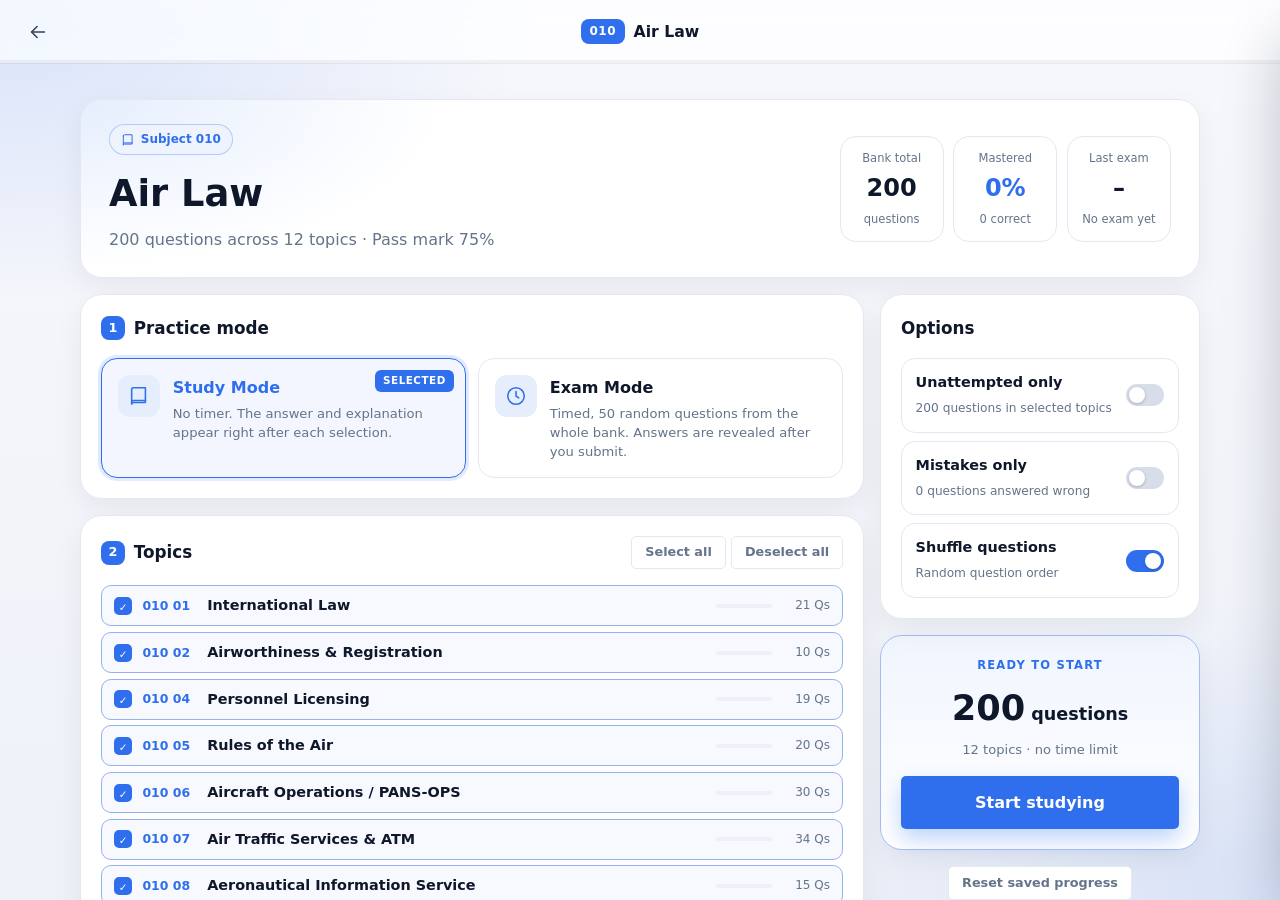
==== commit 4d193433: "add donate button" ====
--- a/subjects/air-law.html
+++ b/subjects/air-law.html
@@ -5,8 +5,7 @@
   <meta name="viewport" content="width=device-width, initial-scale=1.0">
   <title>010 Air Law – ATPL Question Bank</title>
   <link rel="stylesheet" href="../css/style.css">
-  <script src="../js/quiz.js" defer></script>
-</head>
+  <script src="../js/quiz.js" defer></script></head>
 <body>
   <header class="site-header">
     <nav class="container nav" aria-label="Main">
--- a/css/style.css
+++ b/css/style.css
@@ -109,6 +109,218 @@
   color: #fff;
 }
 
+.nav-right {
+  display: flex;
+  align-items: center;
+  gap: 1.5rem;
+}
+
+.bmc-btn {
+  display: inline-flex;
+  align-items: center;
+  gap: 0.45rem;
+  height: 38px;
+  padding: 0 0.85rem;
+  border: 0;
+  border-radius: 5px;
+  background: #ffdd00;
+  color: #1b1b1b;
+  font-family: inherit;
+  font-size: 0.88rem;
+  cursor: pointer;
+  font-weight: 700;
+  white-space: nowrap;
+  text-decoration: none;
+  box-shadow: 0 4px 12px rgba(255, 221, 0, 0.3);
+  transition: transform 0.15s, box-shadow 0.2s, filter 0.2s;
+}
+
+.bmc-btn:hover {
+  color: #1b1b1b;
+  filter: brightness(1.04);
+  transform: translateY(-1px);
+  box-shadow: 0 6px 16px rgba(255, 221, 0, 0.45);
+}
+
+.bmc-btn svg {
+  flex: none;
+}
+
+/* Support (PromptPay) popup */
+
+.support-backdrop {
+  position: fixed;
+  inset: 0;
+  z-index: 1000;
+  display: grid;
+  place-items: center;
+  padding: 1rem;
+  background: rgba(15, 23, 42, 0.5);
+  backdrop-filter: blur(4px);
+  opacity: 0;
+  pointer-events: none;
+  transition: opacity 0.2s;
+}
+
+.support-backdrop.show {
+  opacity: 1;
+  pointer-events: auto;
+}
+
+.support-modal {
+  position: relative;
+  width: min(360px, 100%);
+  max-height: calc(100vh - 2rem);
+  overflow-y: auto;
+  padding: 1.75rem 1.5rem 1.5rem;
+  border-radius: 20px;
+  background: #fff;
+  color: #1b2536;
+  text-align: center;
+  box-shadow: 0 24px 60px rgba(15, 23, 42, 0.3);
+  transform: translateY(12px) scale(0.97);
+  transition: transform 0.25s cubic-bezier(0.2, 0.8, 0.2, 1);
+}
+
+.support-backdrop.show .support-modal {
+  transform: none;
+}
+
+.support-close {
+  position: absolute;
+  top: 0.75rem;
+  right: 0.75rem;
+  display: grid;
+  place-items: center;
+  width: 36px;
+  height: 36px;
+  border: 0;
+  border-radius: 5px;
+  background: transparent;
+  color: #64748b;
+  cursor: pointer;
+}
+
+.support-close:hover {
+  background: #f1f5f9;
+  color: #1b2536;
+}
+
+.support-icon {
+  display: inline-grid;
+  place-items: center;
+  width: 52px;
+  height: 52px;
+  border-radius: 50%;
+  background: #ffdd00;
+  color: #1b1b1b;
+  box-shadow: 0 8px 18px rgba(255, 221, 0, 0.4);
+}
+
+.support-head h2 {
+  margin: 0.8rem 0 0.35rem;
+  font-size: 1.3rem;
+}
+
+.support-head p {
+  margin: 0;
+  color: #5d6b82;
+  font-size: 0.9rem;
+  line-height: 1.5;
+}
+
+.support-qr {
+  display: grid;
+  place-items: center;
+  width: 220px;
+  aspect-ratio: 1;
+  margin: 1.25rem auto;
+  border: 2px dashed #dde4ef;
+  border-radius: 16px;
+  background: #f8fafc;
+  overflow: hidden;
+}
+
+.support-qr img {
+  width: 100%;
+  height: 100%;
+  object-fit: contain;
+  background: #fff;
+}
+
+.support-qr:has(img:not([hidden])) {
+  width: min(240px, 100%);
+  aspect-ratio: auto;
+  border: 0;
+  border-radius: 12px;
+  box-shadow: 0 6px 18px rgba(15, 23, 42, 0.12);
+}
+
+.support-qr:has(img:not([hidden])) img {
+  height: auto;
+}
+
+.support-qr-empty {
+  color: #94a3b8;
+  font-size: 0.85rem;
+  font-weight: 600;
+}
+
+.support-label {
+  display: block;
+  margin-bottom: 0.4rem;
+  color: #1e3a8a;
+  font-size: 0.72rem;
+  font-weight: 700;
+  letter-spacing: 1px;
+  text-transform: uppercase;
+}
+
+.support-number {
+  display: flex;
+  align-items: center;
+  justify-content: space-between;
+  gap: 0.75rem;
+  padding: 0.6rem 0.6rem 0.6rem 1rem;
+  border: 1px solid #dde4ef;
+  border-radius: 12px;
+  background: #f8fafc;
+}
+
+.support-number strong {
+  font-size: 1.15rem;
+  letter-spacing: 0.5px;
+  font-variant-numeric: tabular-nums;
+}
+
+.support-copy {
+  padding: 0.45rem 0.85rem;
+  border: 0;
+  border-radius: 5px;
+  background: #1b2536;
+  color: #fff;
+  font: inherit;
+  font-size: 0.82rem;
+  font-weight: 600;
+  cursor: pointer;
+}
+
+.support-copy:hover {
+  background: #0b1b33;
+}
+
+@media (max-width: 600px) {
+  .bmc-btn {
+    width: 38px;
+    padding: 0;
+    justify-content: center;
+  }
+
+  .bmc-btn span {
+    display: none;
+  }
+}
+
 /* ---------- Hero ---------- */
 
 .hero {
@@ -240,11 +452,16 @@
 }
 
 .subject-card {
+  --tint: color-mix(in srgb, var(--accent, var(--sky-500)) 12%, transparent);
   position: relative;
+  isolation: isolate;
+  overflow: hidden;
   display: flex;
   flex-direction: column;
   padding: 1.5rem;
-  background: var(--card);
+  background:
+    radial-gradient(circle at 100% 0%, var(--tint), transparent 55%),
+    linear-gradient(180deg, color-mix(in srgb, var(--accent, var(--sky-500)) 4%, white), var(--card) 45%);
   border: 1px solid var(--line);
   border-radius: var(--radius);
   box-shadow: var(--shadow);
@@ -256,16 +473,37 @@
   position: absolute;
   inset: 0 0 auto 0;
   height: 4px;
-  border-radius: var(--radius) var(--radius) 0 0;
+  background: linear-gradient(90deg, var(--accent, var(--sky-500)), color-mix(in srgb, var(--accent, var(--sky-500)) 35%, white));
+}
+
+.subject-card::after {
+  content: "";
+  position: absolute;
+  z-index: -1;
+  top: 46px;
+  right: -14px;
+  width: 116px;
+  height: 116px;
   background: var(--accent, var(--sky-500));
+  opacity: 0.11;
+  mask: var(--icon) center / contain no-repeat;
+  -webkit-mask: var(--icon) center / contain no-repeat;
+  transform: rotate(-8deg);
+  transition: transform 0.35s, opacity 0.35s;
 }
 
 .subject-card:hover,
 .subject-card:focus-visible {
   transform: translateY(-5px);
-  box-shadow: var(--shadow-hover);
+  box-shadow: var(--shadow-hover), 0 10px 28px color-mix(in srgb, var(--accent, var(--sky-500)) 18%, transparent);
   border-color: var(--accent, var(--sky-500));
   outline: none;
+}
+
+.subject-card:hover::after,
+.subject-card:focus-visible::after {
+  opacity: 0.18;
+  transform: rotate(0deg) scale(1.08);
 }
 
 .subject-code {
@@ -275,10 +513,39 @@
   height: 58px;
   margin-bottom: 1rem;
   border-radius: 12px;
-  background: color-mix(in srgb, var(--accent, var(--sky-500)) 14%, white);
-  color: var(--accent, var(--sky-500));
+  background: linear-gradient(135deg, var(--accent, var(--sky-500)), color-mix(in srgb, var(--accent, var(--sky-500)) 60%, #0b1b33));
+  color: #fff;
   font-size: 1.25rem;
   font-weight: 800;
+  letter-spacing: 0.02em;
+  box-shadow: 0 8px 18px color-mix(in srgb, var(--accent, var(--sky-500)) 32%, transparent),
+    inset 0 1px 0 rgba(255, 255, 255, 0.25);
+}
+
+.card-badge {
+  position: absolute;
+  top: 1.35rem;
+  right: 1.25rem;
+  display: inline-flex;
+  align-items: center;
+  gap: 0.35rem;
+  padding: 0.25rem 0.6rem;
+  border-radius: 999px;
+  background: var(--success-bg);
+  color: var(--success);
+  font-size: 0.72rem;
+  font-weight: 700;
+  letter-spacing: 0.04em;
+  text-transform: uppercase;
+}
+
+.card-badge::before {
+  content: "";
+  width: 6px;
+  height: 6px;
+  border-radius: 50%;
+  background: currentColor;
+  box-shadow: 0 0 0 3px color-mix(in srgb, currentColor 25%, transparent);
 }
 
 .subject-card h3 {
@@ -299,7 +566,7 @@
   align-items: center;
   justify-content: space-between;
   padding-top: 1rem;
-  border-top: 1px dashed var(--line);
+  border-top: 1px dashed color-mix(in srgb, var(--accent, var(--sky-500)) 30%, var(--line));
   font-size: 0.88rem;
 }
 
@@ -337,6 +604,21 @@
 .s-081 { --accent: #0f7bbd; }
 .s-090 { --accent: #4a8f2a; }
 
+/* Per-subject watermark icons */
+.s-010 { --icon: url("data:image/svg+xml,%3Csvg xmlns='http://www.w3.org/2000/svg' viewBox='0 0 24 24' fill='none' stroke='black' stroke-width='1.6' stroke-linecap='round' stroke-linejoin='round'%3E%3Cpath d='M12 3v18M7 21h10M4 7h16M12 3l-1 4h2z'/%3E%3Cpath d='M7 7l-3 6a3 3 0 0 0 6 0zM17 7l-3 6a3 3 0 0 0 6 0z'/%3E%3C/svg%3E"); }
+.s-021 { --icon: url("data:image/svg+xml,%3Csvg xmlns='http://www.w3.org/2000/svg' viewBox='0 0 24 24' fill='none' stroke='black' stroke-width='1.6' stroke-linecap='round' stroke-linejoin='round'%3E%3Ccircle cx='12' cy='12' r='3'/%3E%3Cpath d='M19.4 15a1.7 1.7 0 0 0 .3 1.8l.1.1a2 2 0 1 1-2.8 2.8l-.1-.1a1.7 1.7 0 0 0-1.8-.3 1.7 1.7 0 0 0-1 1.5V21a2 2 0 1 1-4 0v-.1a1.7 1.7 0 0 0-1.1-1.5 1.7 1.7 0 0 0-1.8.3l-.1.1a2 2 0 1 1-2.8-2.8l.1-.1a1.7 1.7 0 0 0 .3-1.8 1.7 1.7 0 0 0-1.5-1H3a2 2 0 1 1 0-4h.1a1.7 1.7 0 0 0 1.5-1.1 1.7 1.7 0 0 0-.3-1.8l-.1-.1a2 2 0 1 1 2.8-2.8l.1.1a1.7 1.7 0 0 0 1.8.3H9a1.7 1.7 0 0 0 1-1.5V3a2 2 0 1 1 4 0v.1a1.7 1.7 0 0 0 1 1.5 1.7 1.7 0 0 0 1.8-.3l.1-.1a2 2 0 1 1 2.8 2.8l-.1.1a1.7 1.7 0 0 0-.3 1.8V9a1.7 1.7 0 0 0 1.5 1H21a2 2 0 1 1 0 4h-.1a1.7 1.7 0 0 0-1.5 1z'/%3E%3C/svg%3E"); }
+.s-022 { --icon: url("data:image/svg+xml,%3Csvg xmlns='http://www.w3.org/2000/svg' viewBox='0 0 24 24' fill='none' stroke='black' stroke-width='1.6' stroke-linecap='round' stroke-linejoin='round'%3E%3Cpath d='M3.5 17a9 9 0 1 1 17 0z'/%3E%3Cpath d='M12 6v1.5M6.5 8.5l1 1M17.5 8.5l-1 1M5 13h1.5M17.5 13H19M12 14l3-4'/%3E%3Ccircle cx='12' cy='14' r='1.3'/%3E%3C/svg%3E"); }
+.s-031 { --icon: url("data:image/svg+xml,%3Csvg xmlns='http://www.w3.org/2000/svg' viewBox='0 0 24 24' fill='none' stroke='black' stroke-width='1.6' stroke-linecap='round' stroke-linejoin='round'%3E%3Ccircle cx='12' cy='5.5' r='2.5'/%3E%3Cpath d='M6.5 9h11l3 11h-17z'/%3E%3Cpath d='M10 15h4'/%3E%3C/svg%3E"); }
+.s-032 { --icon: url("data:image/svg+xml,%3Csvg xmlns='http://www.w3.org/2000/svg' viewBox='0 0 24 24' fill='none' stroke='black' stroke-width='1.6' stroke-linecap='round' stroke-linejoin='round'%3E%3Cpath d='M3 20h18'/%3E%3Cpath d='M3 16l6-5 4 3 8-8'/%3E%3Cpath d='M15 6h6v6'/%3E%3C/svg%3E"); }
+.s-033 { --icon: url("data:image/svg+xml,%3Csvg xmlns='http://www.w3.org/2000/svg' viewBox='0 0 24 24' fill='none' stroke='black' stroke-width='1.6' stroke-linecap='round' stroke-linejoin='round'%3E%3Cpath d='M9 4L3 6v14l6-2 6 2 6-2V4l-6 2z'/%3E%3Cpath d='M9 4v14M15 6v14'/%3E%3C/svg%3E"); }
+.s-040 { --icon: url("data:image/svg+xml,%3Csvg xmlns='http://www.w3.org/2000/svg' viewBox='0 0 24 24' fill='none' stroke='black' stroke-width='1.6' stroke-linecap='round' stroke-linejoin='round'%3E%3Cpath d='M20.8 4.6a5.5 5.5 0 0 0-7.8 0L12 5.7l-1-1.1a5.5 5.5 0 0 0-7.8 7.8L12 21l8.8-8.6a5.5 5.5 0 0 0 0-7.8z'/%3E%3Cpath d='M3.5 12h4l2-3 3 6 2-3h6'/%3E%3C/svg%3E"); }
+.s-050 { --icon: url("data:image/svg+xml,%3Csvg xmlns='http://www.w3.org/2000/svg' viewBox='0 0 24 24' fill='none' stroke='black' stroke-width='1.6' stroke-linecap='round' stroke-linejoin='round'%3E%3Cpath d='M17.5 16H7a4.5 4.5 0 1 1 1.3-8.8A6 6 0 0 1 19.4 9.5 3.3 3.3 0 0 1 17.5 16z'/%3E%3Cpath d='M12.5 16l-2 3.5h3l-2 3.5'/%3E%3C/svg%3E"); }
+.s-061 { --icon: url("data:image/svg+xml,%3Csvg xmlns='http://www.w3.org/2000/svg' viewBox='0 0 24 24' fill='none' stroke='black' stroke-width='1.6' stroke-linecap='round' stroke-linejoin='round'%3E%3Ccircle cx='12' cy='12' r='9'/%3E%3Cpath d='M15.5 8.5l-2 5-5 2 2-5z'/%3E%3C/svg%3E"); }
+.s-062 { --icon: url("data:image/svg+xml,%3Csvg xmlns='http://www.w3.org/2000/svg' viewBox='0 0 24 24' fill='none' stroke='black' stroke-width='1.6' stroke-linecap='round' stroke-linejoin='round'%3E%3Ccircle cx='12' cy='10' r='2'/%3E%3Cpath d='M15.5 6.5a5 5 0 0 1 0 7M8.5 13.5a5 5 0 0 1 0-7M18.4 3.6a9 9 0 0 1 0 12.8M5.6 16.4a9 9 0 0 1 0-12.8M12 12v9M9 21h6'/%3E%3C/svg%3E"); }
+.s-070 { --icon: url("data:image/svg+xml,%3Csvg xmlns='http://www.w3.org/2000/svg' viewBox='0 0 24 24' fill='none' stroke='black' stroke-width='1.6' stroke-linecap='round' stroke-linejoin='round'%3E%3Crect x='5' y='4' width='14' height='17' rx='2'/%3E%3Cpath d='M9 4V2.5h6V4M8.5 11l2 2 4-4M8.5 17h7'/%3E%3C/svg%3E"); }
+.s-081 { --icon: url("data:image/svg+xml,%3Csvg xmlns='http://www.w3.org/2000/svg' viewBox='0 0 24 24' fill='none' stroke='black' stroke-width='1.6' stroke-linecap='round' stroke-linejoin='round'%3E%3Cpath d='M21 16v-2l-8-5V3.5a1.5 1.5 0 0 0-3 0V9l-8 5v2l8-2.5V19l-2 1.5V22l3.5-1 3.5 1v-1.5L13 19v-5.5z'/%3E%3C/svg%3E"); }
+.s-090 { --icon: url("data:image/svg+xml,%3Csvg xmlns='http://www.w3.org/2000/svg' viewBox='0 0 24 24' fill='none' stroke='black' stroke-width='1.6' stroke-linecap='round' stroke-linejoin='round'%3E%3Cpath d='M4 15v-3a8 8 0 0 1 16 0v3'/%3E%3Crect x='3' y='14' width='4' height='6' rx='1.5'/%3E%3Crect x='17' y='14' width='4' height='6' rx='1.5'/%3E%3Cpath d='M19 20a3 3 0 0 1-3 2h-3'/%3E%3C/svg%3E"); }
+
 /* Locked subjects */
 .subject-card.is-locked {
   cursor: not-allowed;
@@ -348,15 +630,30 @@
   background: #cbd5e1;
 }
 
+.subject-card.is-locked::after {
+  background: #94a3b8;
+  opacity: 0.1;
+}
+
 .subject-card.is-locked:hover {
   transform: none;
   box-shadow: none;
   border-color: var(--line);
 }
 
+.subject-card.is-locked:hover::after {
+  opacity: 0.1;
+  transform: rotate(-8deg);
+}
+
 .subject-card.is-locked .subject-code {
   background: #eef2f7;
   color: #94a3b8;
+  box-shadow: none;
+}
+
+.subject-card.is-locked .card-footer {
+  border-top-color: var(--line);
 }
 
 .subject-card.is-locked h3,
@@ -956,11 +1253,7 @@
   scroll-margin-bottom: 6.5rem;
 }
 
-.exam-feedback.good {
-  background: var(--exam-good-bg);
-  color: #14532d;
-}
-
+.exam-feedback.show.good,
 .exam-feedback.show.bad {
   display: block;
   padding: 0;
@@ -1011,6 +1304,23 @@
 
 .skipped .fb-title {
   color: #475569;
+}
+
+.good .fb-head {
+  background: linear-gradient(135deg, var(--exam-good-bg), #fff);
+}
+
+.good .fb-icon {
+  background: var(--exam-good);
+  box-shadow: 0 6px 14px color-mix(in srgb, var(--exam-good) 35%, transparent);
+}
+
+.good .fb-title {
+  color: var(--exam-good);
+}
+
+.good .fb-head + .fb-explain {
+  border-top: 0;
 }
 
 .fb-sub {
@@ -1126,7 +1436,7 @@
 
 .drawer {
   position: fixed;
-  inset: 0.75rem auto 0.75rem 0.75rem;
+  inset: 0.75rem 0.75rem 0.75rem auto;
   display: flex;
   flex-direction: column;
   width: min(360px, calc(100vw - 1.5rem));
@@ -1135,7 +1445,7 @@
   border-radius: 24px;
   background: #fff;
   box-shadow: 0 24px 60px rgba(15, 23, 42, 0.25);
-  transform: translateX(calc(-100% - 1rem));
+  transform: translateX(calc(100% + 1rem));
   transition: transform 0.3s cubic-bezier(0.2, 0.8, 0.2, 1);
 }
 
